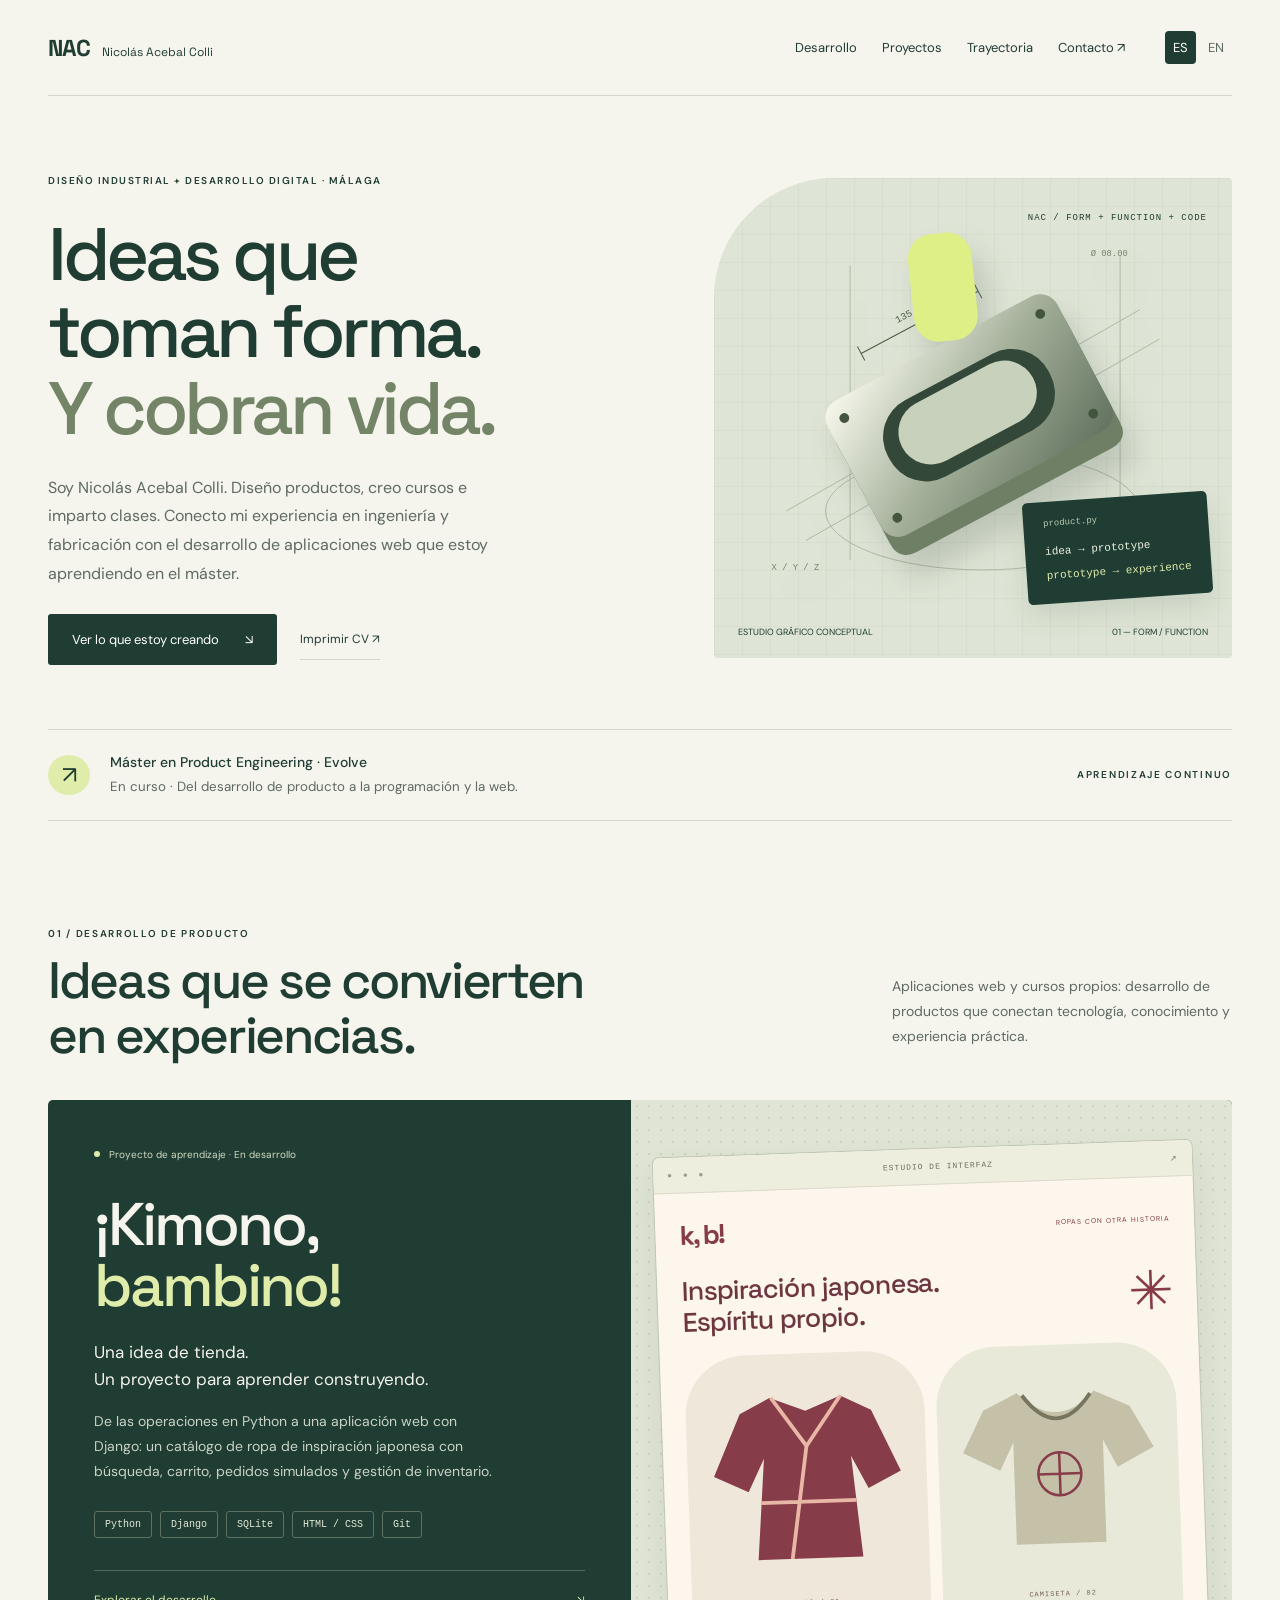
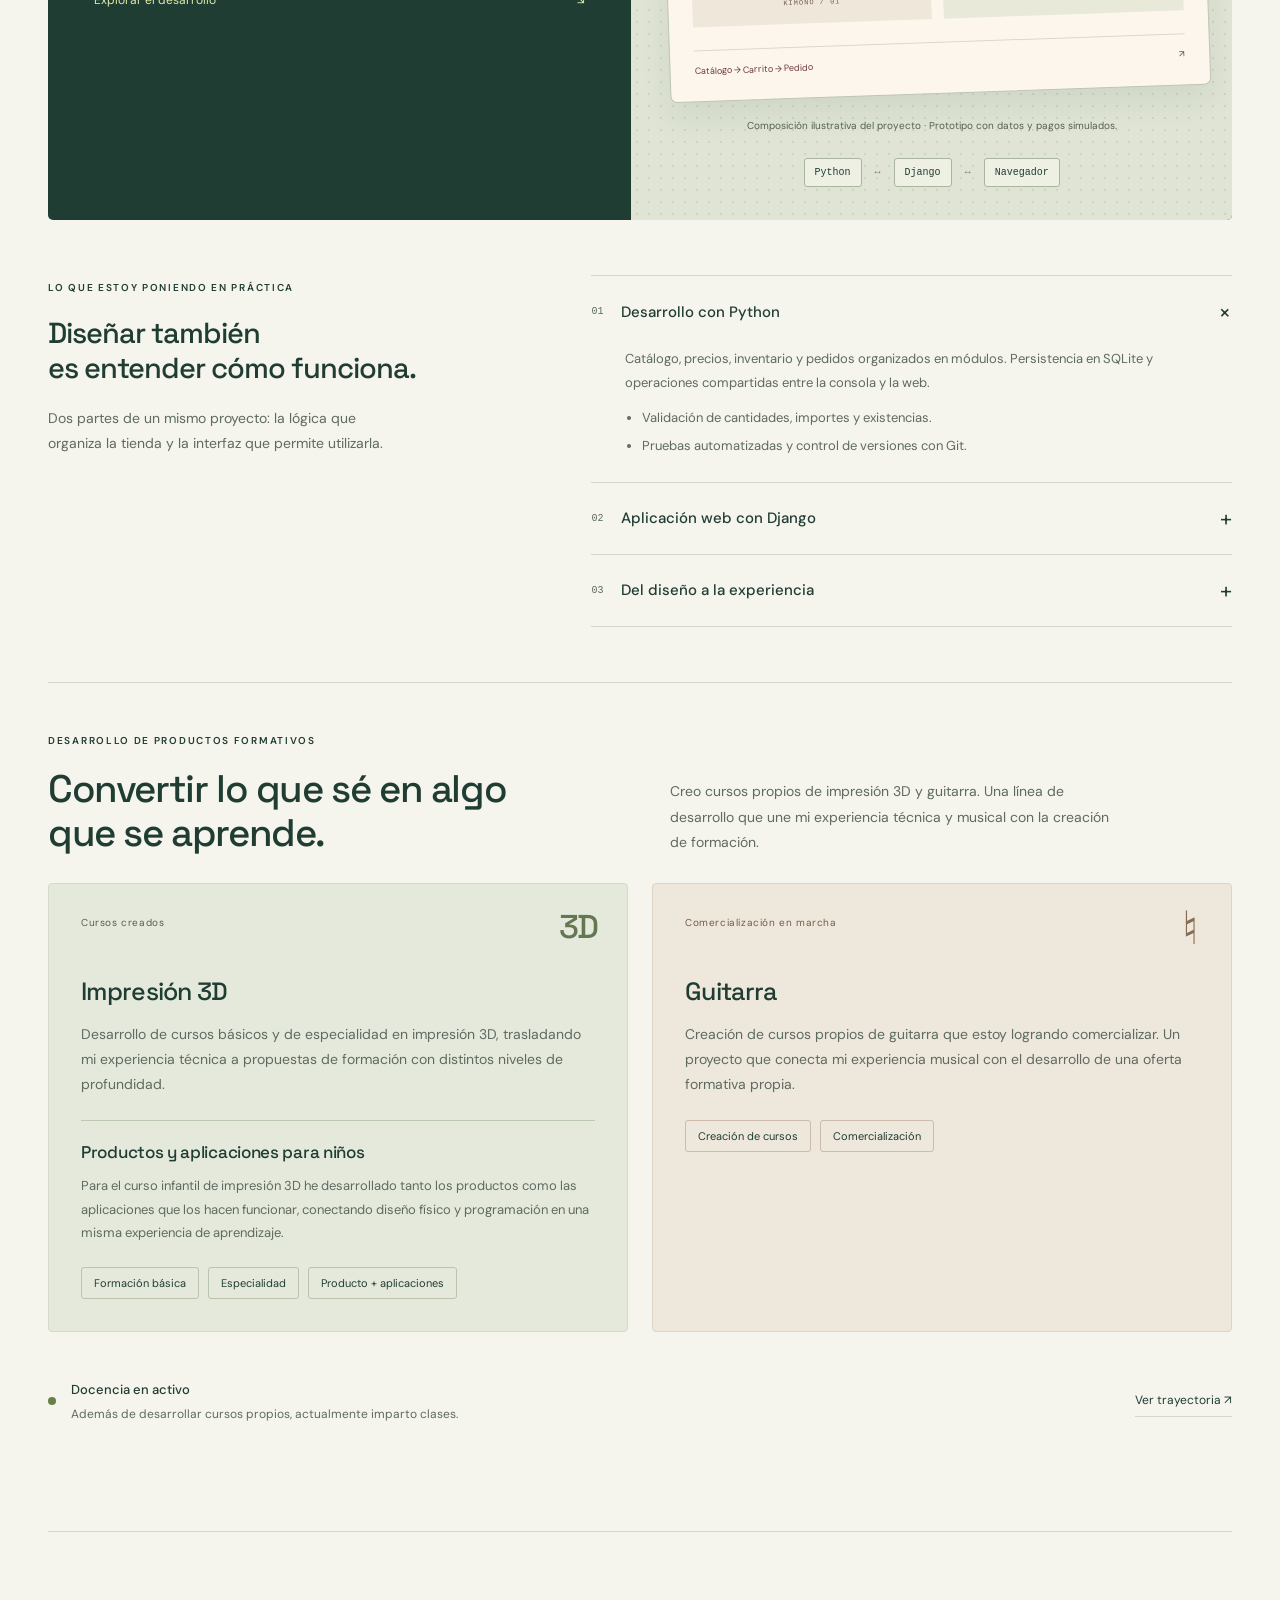
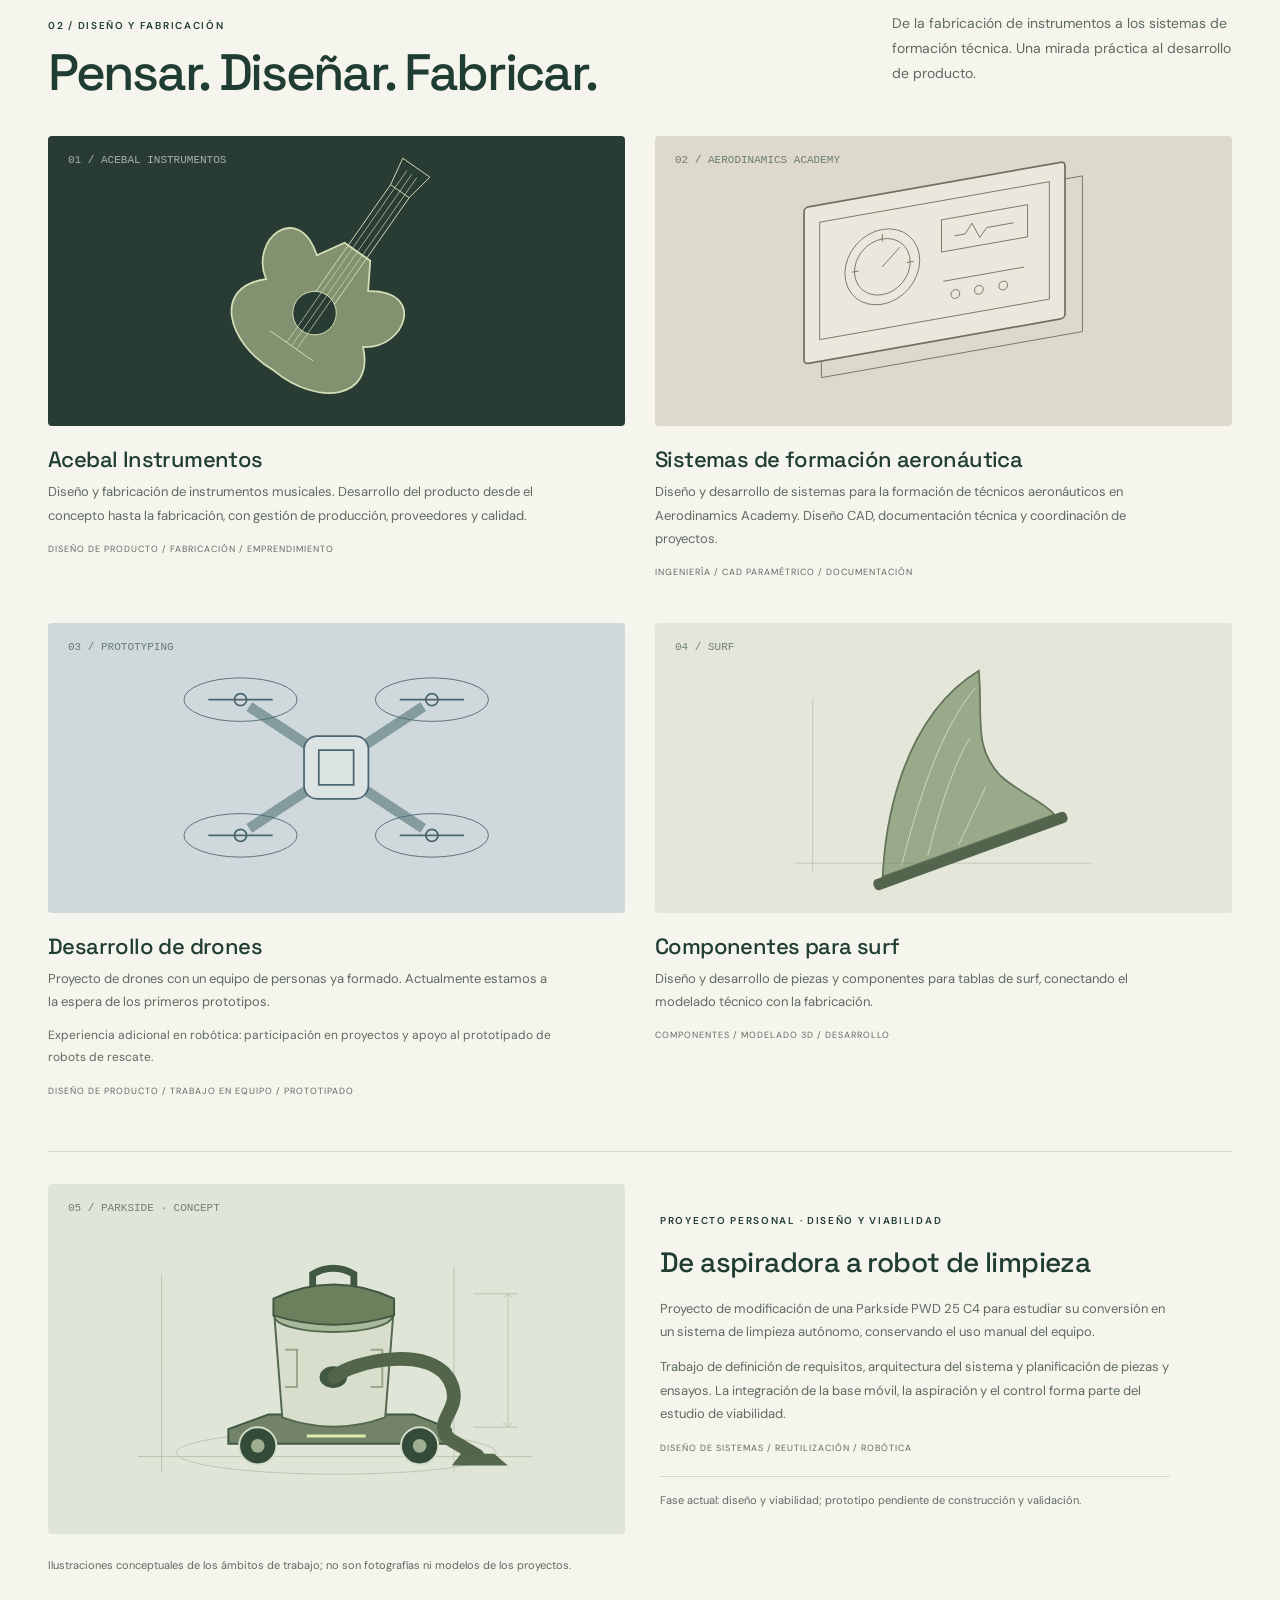
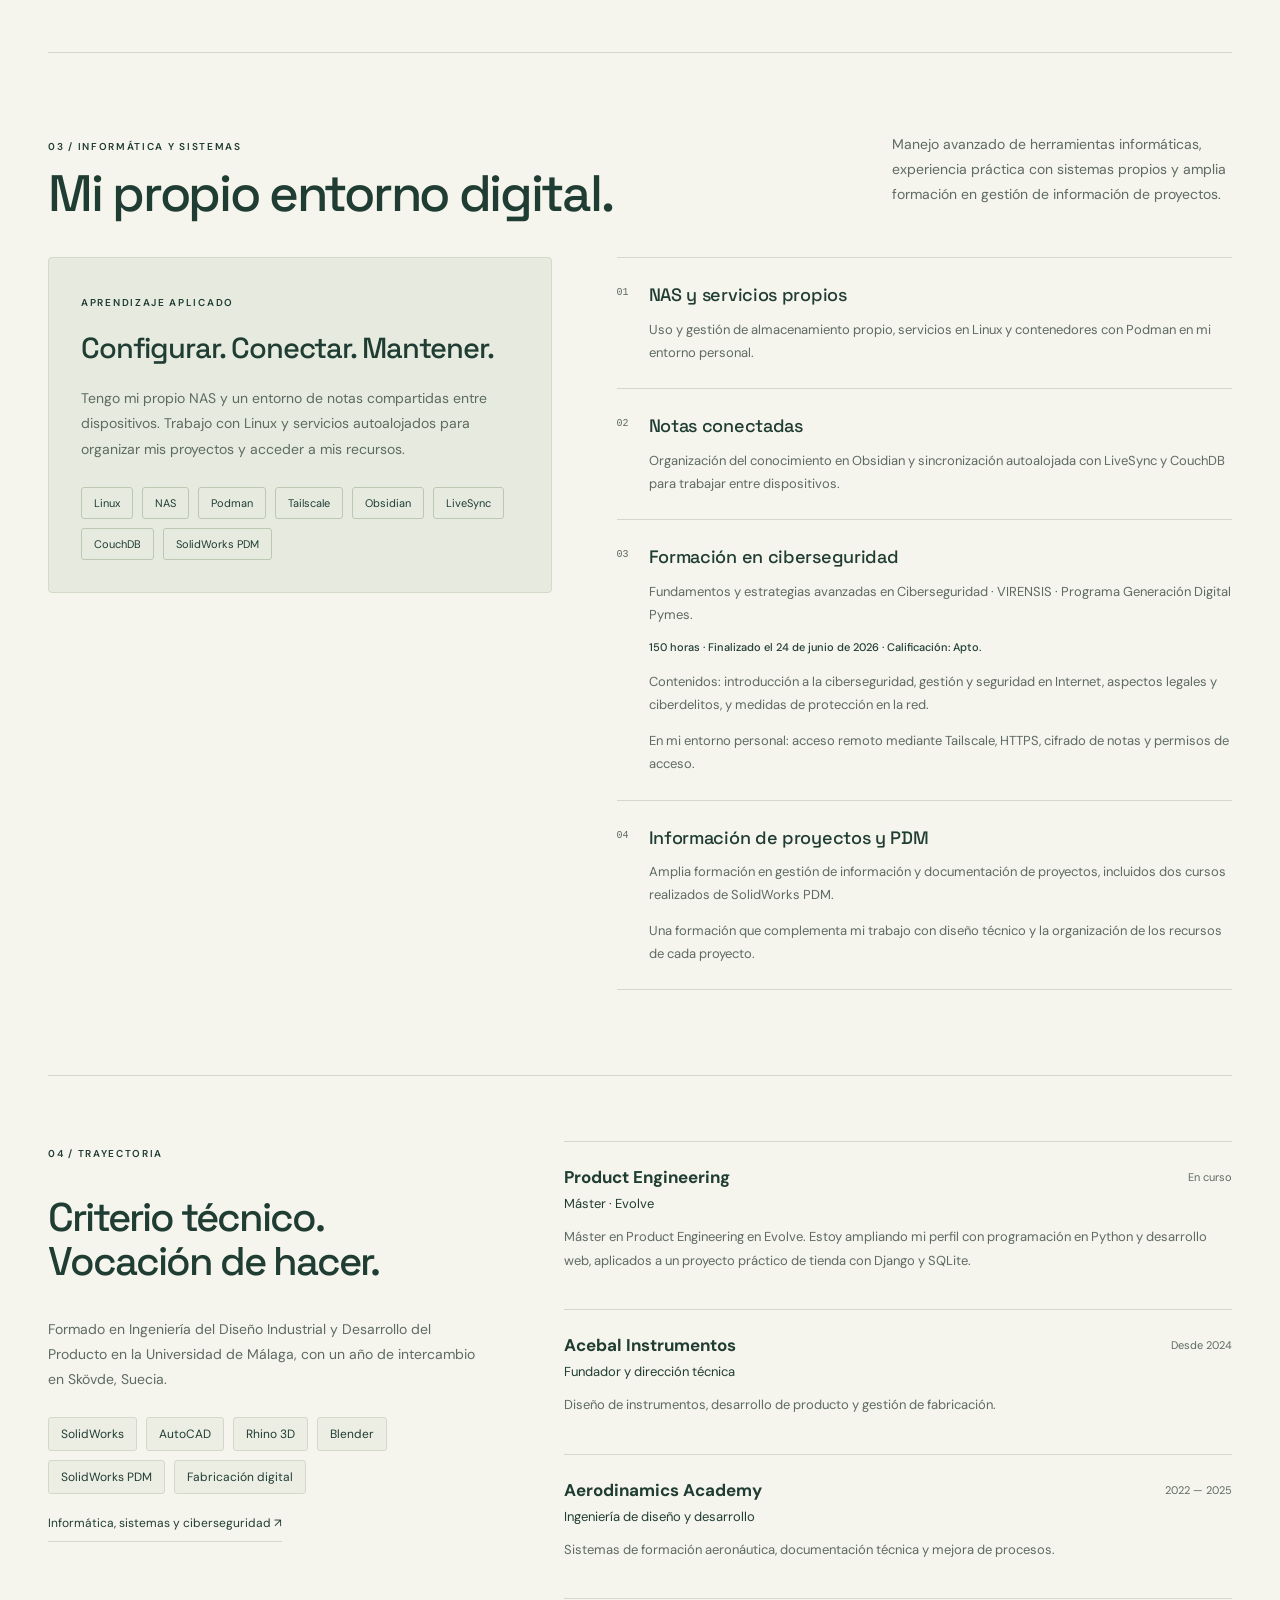
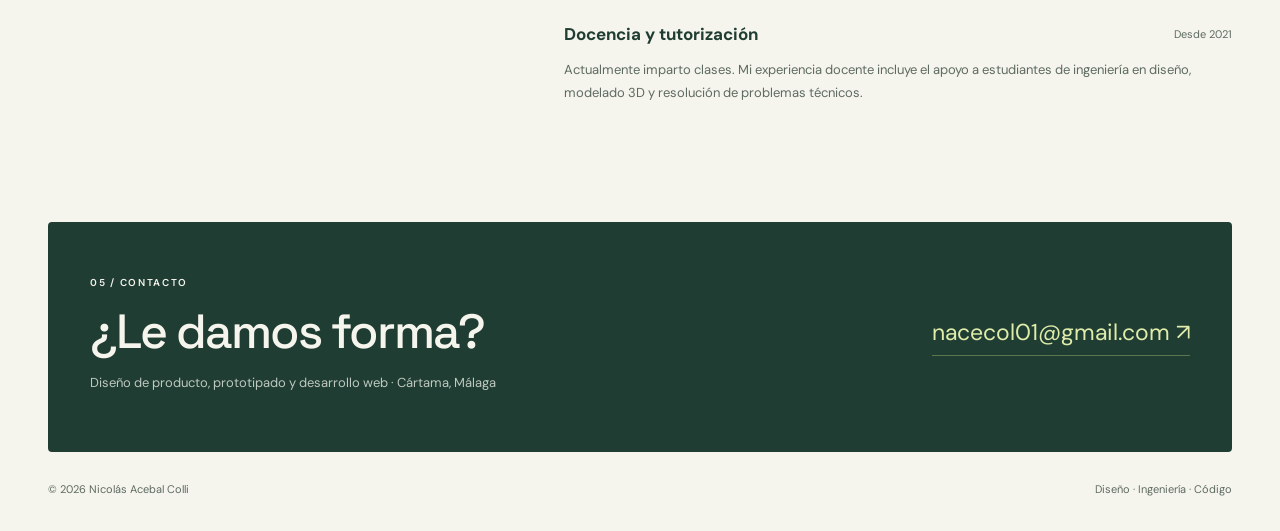
==== index.html @ cddbd621 "Update Site source" ====
<!doctype html>
<html lang="es">
<head>
<meta charset="utf-8"><meta name="viewport" content="width=device-width,initial-scale=1">
<title>Nicolás Acebal Colli — Diseño y desarrollo</title>
<meta name="description" content="Diseño industrial, desarrollo de producto y programación web. Portfolio de Nicolás Acebal Colli.">
<link rel="icon" type="image/svg+xml" href="data:image/svg+xml,%3Csvg xmlns='http://www.w3.org/2000/svg' viewBox='0 0 64 64'%3E%3Crect width='64' height='64' rx='12' fill='%231b302a'/%3E%3Cpath d='M16 48V16l32 32V16' fill='none' stroke='%23deef86' stroke-width='6'/%3E%3C/svg%3E">
<link rel="stylesheet" href="styles.css"><link rel="stylesheet" href="refinements.css"></head>
<body><a class="skip-link" href="#main" data-es="Saltar al contenido" data-en="Skip to content">Saltar al contenido</a><div class="wrap">
<header><a class="logo" href="#" aria-label="Nicolás Acebal Colli">NAC<span>Nicolás Acebal Colli</span></a><nav aria-label="Principal"><a href="#development" data-es="Desarrollo" data-en="Development">Desarrollo</a><a href="#projects" data-es="Proyectos" data-en="Projects">Proyectos</a><a href="#about" data-es="Trayectoria" data-en="Background">Trayectoria</a><a href="#contact" data-es="Contacto ↗" data-en="Contact ↗">Contacto ↗</a><div class="langs" aria-label="Idioma / Language"><button type="button" data-lang="es" aria-pressed="true">ES</button><button type="button" data-lang="en" aria-pressed="false">EN</button></div></nav></header>
<main id="main"><div class="hero"><div><div class="eyebrow" data-es="Diseño industrial + desarrollo digital · Málaga" data-en="Industrial design + digital development · Málaga">Diseño industrial + desarrollo digital · Málaga</div><h1 data-es="Ideas que<br>toman forma.<br><em>Y cobran vida.</em>" data-en="Ideas that<br>take shape.<br><em>And come to life.</em>">Ideas que<br>toman forma.<br><em>Y cobran vida.</em></h1><p class="intro" data-es="Soy Nicolás Acebal Colli. Diseño productos, creo cursos e imparto clases. Conecto mi experiencia en ingeniería y fabricación con el desarrollo de aplicaciones web que estoy aprendiendo en el máster." data-en="I’m Nicolás Acebal Colli. I design products, create courses and teach. I connect my engineering and manufacturing experience with the web application development I am learning during my master’s studies.">Soy Nicolás Acebal Colli. Diseño productos, creo cursos e imparto clases. Conecto mi experiencia en ingeniería y fabricación con el desarrollo de aplicaciones web que estoy aprendiendo en el máster.</p><div class="hero-actions"><a class="cta" href="#development"><span data-es="Ver lo que estoy creando" data-en="Explore what I'm building">Ver lo que estoy creando</span><span aria-hidden="true">↘</span></a><button class="text-button print-cv" type="button" data-es="Imprimir CV ↗" data-en="Print CV ↗">Imprimir CV ↗</button></div></div>
<div class="hero-art" role="img" aria-label="Composición conceptual de piezas y planos de diseño industrial"><span class="art-tag">NAC / FORM + FUNCTION + CODE</span><svg viewBox="0 0 500 440" aria-hidden="true"><defs><linearGradient id="metal" x2="1" y2="1"><stop stop-color="#f9faef"/><stop offset=".5" stop-color="#a3af99"/><stop offset="1" stop-color="#61715e"/></linearGradient></defs><g fill="none" stroke="#64755d" stroke-width="1" opacity=".4"><path d="M60 330L420 125M80 360L440 155M125 80L125 380M400 70L400 355"/><ellipse cx="260" cy="330" rx="160" ry="60"/></g><g transform="translate(245 225) rotate(-28)"><path d="M-115-70L110-70Q130-70 130-50V65Q130 85 110 85H-115Q-135 85-135 65V-50Q-135-70-115-70Z" fill="#6e7f65" transform="translate(0 20)"/><rect x="-135" y="-70" width="265" height="155" rx="20" fill="url(#metal)"/><rect x="-95" y="-37" width="185" height="88" rx="42" fill="#334839"/><rect x="-78" y="-29" width="151" height="66" rx="33" fill="#c7d1bc"/><g fill="#43563d"><circle cx="-116" cy="-50" r="5"/><circle cx="110" cy="-50" r="5"/><circle cx="-116" cy="65" r="5"/><circle cx="110" cy="65" r="5"/></g><path d="M-70-100H65M-70-108V-92M65-108V-92" stroke="#4a5c43" fill="none"/><text x="-23" y="-110" font-size="10" font-family="monospace" fill="#4a5c43">135.00</text><rect x="-45" y="-180" width="65" height="110" rx="25" fill="#deef86" transform="rotate(22)"/></g><g fill="#77846d" font-family="monospace" font-size="9"><text x="45" y="390">X / Y / Z</text><text x="370" y="70">Ø 08.00</text></g></svg><div class="code-stamp" aria-hidden="true"><span>product.py</span><code>idea → prototype<br><b>prototype → experience</b></code></div><div class="art-caption"><span data-es="ESTUDIO GRÁFICO CONCEPTUAL" data-en="CONCEPTUAL GRAPHIC STUDY">ESTUDIO GRÁFICO CONCEPTUAL</span><span>01 — FORM / FUNCTION</span></div></div></div>
<div class="study"><span class="icon">↗</span><div><p data-es="Máster en Product Engineering · Evolve" data-en="Master’s in Product Engineering · Evolve">Máster en Product Engineering · Evolve</p><small data-es="En curso · Del desarrollo de producto a la programación y la web." data-en="In progress · From product development to programming and the web.">En curso · Del desarrollo de producto a la programación y la web.</small></div><span class="eyebrow" data-es="Aprendizaje continuo" data-en="Always learning">Aprendizaje continuo</span></div>

<section id="development" class="development">
  <div class="section-head"><div><span class="eyebrow" data-es="01 / Desarrollo de producto" data-en="01 / Product development">01 / Desarrollo de producto</span><h2 data-es="Ideas que se convierten<br>en experiencias." data-en="Ideas that become<br>experiences.">Ideas que se convierten<br>en experiencias.</h2></div><p data-es="Aplicaciones web y cursos propios: desarrollo de productos que conectan tecnología, conocimiento y experiencia práctica." data-en="Web applications and original courses: developing products that connect technology, knowledge and hands-on experience.">Aplicaciones web y cursos propios: desarrollo de productos que conectan tecnología, conocimiento y experiencia práctica.</p></div>
  <article class="web-feature">
    <div class="web-story"><span class="status"><i aria-hidden="true"></i><span data-es="Proyecto de aprendizaje · En desarrollo" data-en="Learning project · In development">Proyecto de aprendizaje · En desarrollo</span></span><h3>¡Kimono,<br><em>bambino!</em></h3><p class="web-lead" data-es="Una idea de tienda.<br>Un proyecto para aprender construyendo." data-en="A shop idea.<br>A project for learning by building.">Una idea de tienda.<br>Un proyecto para aprender construyendo.</p><p data-es="De las operaciones en Python a una aplicación web con Django: un catálogo de ropa de inspiración japonesa con búsqueda, carrito, pedidos simulados y gestión de inventario." data-en="From Python operations to a Django web application: a Japanese-inspired clothing catalogue with search, a shopping cart, simulated orders and inventory management.">De las operaciones en Python a una aplicación web con Django: un catálogo de ropa de inspiración japonesa con búsqueda, carrito, pedidos simulados y gestión de inventario.</p><div class="tech-list" aria-label="Tecnologías / Technologies"><span>Python</span><span>Django</span><span>SQLite</span><span>HTML / CSS</span><span>Git</span></div><a class="feature-link" href="#learning"><span data-es="Explorar el desarrollo" data-en="Explore the development">Explorar el desarrollo</span><span aria-hidden="true">↘</span></a></div>
    <div class="web-visual"><div class="browser-study"><div class="browser-bar"><span class="window-dots" aria-hidden="true">● ● ●</span><span data-es="ESTUDIO DE INTERFAZ" data-en="INTERFACE STUDY">ESTUDIO DE INTERFAZ</span><span aria-hidden="true">↗</span></div><div class="shop-study"><div class="shop-brand">k, b!<span data-es="ROPAS CON OTRA HISTORIA" data-en="CLOTHES WITH A DIFFERENT STORY">ROPAS CON OTRA HISTORIA</span></div><div class="shop-title"><span data-es="Inspiración japonesa.<br>Espíritu propio." data-en="Japanese inspiration.<br>A spirit of its own.">Inspiración japonesa.<br>Espíritu propio.</span><span class="shop-flower" aria-hidden="true">✳</span></div><div class="garments" aria-hidden="true"><div class="garment"><svg viewBox="0 0 180 180"><path d="M62 28L38 40 16 89 43 102 56 76 49 156H132L125 76 138 102 164 89 142 40 118 28 90 39Z" fill="#873c49"/><path d="M63 28L90 67 118 28M90 67L76 156M53 111H128" fill="none" stroke="#e9b7a6" stroke-width="3"/></svg><span>KIMONO / 01</span></div><div class="garment"><svg viewBox="0 0 180 180"><path d="M59 31L32 44 15 77 44 92 55 70 55 151H126V70L137 92 166 77 148 44 120 31Q90 63 59 31" fill="#c5c1a8"/><path d="M63 33Q90 71 117 33" fill="none" stroke="#76765e" stroke-width="3"/><circle cx="91" cy="96" r="17" fill="none" stroke="#873c49" stroke-width="2"/><path d="M91 79V113M74 96H108" stroke="#873c49" stroke-width="2"/></svg><span data-es="CAMISETA / 02" data-en="T-SHIRT / 02">CAMISETA / 02</span></div></div><div class="shop-foot"><span data-es="Catálogo → Carrito → Pedido" data-en="Catalogue → Cart → Order">Catálogo → Carrito → Pedido</span><span aria-hidden="true">↗</span></div></div></div><p class="visual-caption" data-es="Composición ilustrativa del proyecto · Prototipo con datos y pagos simulados." data-en="Illustrative project composition · Prototype with simulated data and payments.">Composición ilustrativa del proyecto · Prototipo con datos y pagos simulados.</p><div class="architecture"><span>Python</span><b aria-hidden="true">↔</b><span>Django</span><b aria-hidden="true">↔</b><span data-es="Navegador" data-en="Browser">Navegador</span></div></div>
  </article>
  <div class="learning" id="learning"><div class="learning-intro"><span class="eyebrow" data-es="Lo que estoy poniendo en práctica" data-en="What I am putting into practice">Lo que estoy poniendo en práctica</span><h3 data-es="Diseñar también<br>es entender cómo funciona." data-en="Design also means<br>understanding how it works.">Diseñar también<br>es entender cómo funciona.</h3><p data-es="Dos partes de un mismo proyecto: la lógica que organiza la tienda y la interfaz que permite utilizarla." data-en="Two parts of the same project: the logic that runs the shop and the interface that makes it usable.">Dos partes de un mismo proyecto: la lógica que organiza la tienda y la interfaz que permite utilizarla.</p></div><div class="learning-details">
  <details open><summary><span class="detail-number">01</span><span data-es="Desarrollo con Python" data-en="Python development">Desarrollo con Python</span><span class="detail-toggle" aria-hidden="true">+</span></summary><div class="detail-body"><p data-es="Catálogo, precios, inventario y pedidos organizados en módulos. Persistencia en SQLite y operaciones compartidas entre la consola y la web." data-en="Catalogue, pricing, inventory and orders organised into modules. SQLite persistence and shared operations for the command line and the web.">Catálogo, precios, inventario y pedidos organizados en módulos. Persistencia en SQLite y operaciones compartidas entre la consola y la web.</p><ul><li data-es="Validación de cantidades, importes y existencias." data-en="Validation of quantities, amounts and stock.">Validación de cantidades, importes y existencias.</li><li data-es="Pruebas automatizadas y control de versiones con Git." data-en="Automated tests and version control with Git.">Pruebas automatizadas y control de versiones con Git.</li></ul></div></details>
  <details><summary><span class="detail-number">02</span><span data-es="Aplicación web con Django" data-en="Django web application">Aplicación web con Django</span><span class="detail-toggle" aria-hidden="true">+</span></summary><div class="detail-body"><p data-es="Una interfaz adaptable para consultar el catálogo y trabajar con la tienda desde el navegador. Plantillas HTML y CSS conectadas con las operaciones de Python." data-en="A responsive interface to browse the catalogue and use the shop in a browser. HTML templates and CSS connected to Python operations.">Una interfaz adaptable para consultar el catálogo y trabajar con la tienda desde el navegador. Plantillas HTML y CSS conectadas con las operaciones de Python.</p><ul><li data-es="Búsqueda, filtros y carrito persistente por cuenta." data-en="Search, filters and a persistent cart for each account.">Búsqueda, filtros y carrito persistente por cuenta.</li><li data-es="Autenticación y formularios protegidos con CSRF." data-en="Authentication and CSRF-protected forms.">Autenticación y formularios protegidos con CSRF.</li><li data-es="Pedidos y pagos simulados para practicar el flujo completo." data-en="Simulated orders and payments to practise the complete flow.">Pedidos y pagos simulados para practicar el flujo completo.</li></ul></div></details>
  <details><summary><span class="detail-number">03</span><span data-es="Del diseño a la experiencia" data-en="From design to experience">Del diseño a la experiencia</span><span class="detail-toggle" aria-hidden="true">+</span></summary><div class="detail-body"><p data-es="Aplicar mi mirada de diseño de producto a una experiencia digital: ordenar la información, cuidar la adaptación a móvil y hacer comprensible cada paso del proceso." data-en="Applying my product design perspective to a digital experience: organising information, adapting layouts to mobile and making each step understandable.">Aplicar mi mirada de diseño de producto a una experiencia digital: ordenar la información, cuidar la adaptación a móvil y hacer comprensible cada paso del proceso.</p><p data-es="El prototipo sigue en desarrollo. La compra pública, los pagos reales, el probador 3D y el consejero con IA son fases futuras." data-en="The prototype is still in development. Public purchasing, real payments, a 3D fitting room and an AI adviser are future phases.">El prototipo sigue en desarrollo. La compra pública, los pagos reales, el probador 3D y el consejero con IA son fases futuras.</p></div></details>
  </div></div>
<section class="course-development" id="courses" aria-labelledby="courses-title"><div class="course-heading"><div><span class="eyebrow" data-es="Desarrollo de productos formativos" data-en="Educational product development">Desarrollo de productos formativos</span><h3 id="courses-title" data-es="Convertir lo que sé en algo que se aprende." data-en="Turning what I know into something others can learn.">Convertir lo que sé en algo que se aprende.</h3></div><p data-es="Creo cursos propios de impresión 3D y guitarra. Una línea de desarrollo que une mi experiencia técnica y musical con la creación de formación." data-en="I create original 3D printing and guitar courses. A line of product development that brings together my technical and musical experience through course creation.">Creo cursos propios de impresión 3D y guitarra. Una línea de desarrollo que une mi experiencia técnica y musical con la creación de formación.</p></div><div class="course-grid"><article class="course-card"><span class="course-mark" aria-hidden="true">3D</span><span class="course-status" data-es="Cursos creados" data-en="Courses created">Cursos creados</span><h4 data-es="Impresión 3D" data-en="3D printing">Impresión 3D</h4><p data-es="Desarrollo de cursos básicos y de especialidad en impresión 3D, trasladando mi experiencia técnica a propuestas de formación con distintos niveles de profundidad." data-en="Development of introductory and specialist 3D printing courses, turning my technical experience into training at different levels of depth.">Desarrollo de cursos básicos y de especialidad en impresión 3D, trasladando mi experiencia técnica a propuestas de formación con distintos niveles de profundidad.</p><div class="course-product"><h5 data-es="Productos y aplicaciones para niños" data-en="Products and applications for children">Productos y aplicaciones para niños</h5><p data-es="Para el curso infantil de impresión 3D he desarrollado tanto los productos como las aplicaciones que los hacen funcionar, conectando diseño físico y programación en una misma experiencia de aprendizaje." data-en="For the children’s 3D printing course, I have developed both the products and the applications that make them work, connecting physical design and programming in one learning experience.">Para el curso infantil de impresión 3D he desarrollado tanto los productos como las aplicaciones que los hacen funcionar, conectando diseño físico y programación en una misma experiencia de aprendizaje.</p></div><div class="skills"><span data-es="Formación básica" data-en="Introductory training">Formación básica</span><span data-es="Especialidad" data-en="Specialist training">Especialidad</span><span data-es="Producto + aplicaciones" data-en="Products + applications">Producto + aplicaciones</span></div></article><article class="course-card course-music"><span class="course-mark" aria-hidden="true">♮</span><span class="course-status" data-es="Comercialización en marcha" data-en="Commercialisation underway">Comercialización en marcha</span><h4 data-es="Guitarra" data-en="Guitar">Guitarra</h4><p data-es="Creación de cursos propios de guitarra que estoy logrando comercializar. Un proyecto que conecta mi experiencia musical con el desarrollo de una oferta formativa propia." data-en="Creation of original guitar courses that I am beginning to sell. A project connecting my musical experience with the development of my own educational offering.">Creación de cursos propios de guitarra que estoy logrando comercializar. Un proyecto que conecta mi experiencia musical con el desarrollo de una oferta formativa propia.</p><div class="skills"><span data-es="Creación de cursos" data-en="Course creation">Creación de cursos</span><span data-es="Comercialización" data-en="Commercialisation">Comercialización</span></div></article></div><div class="teaching-now"><span class="teaching-dot" aria-hidden="true"></span><div><strong data-es="Docencia en activo" data-en="Currently teaching">Docencia en activo</strong><p data-es="Además de desarrollar cursos propios, actualmente imparto clases." data-en="Alongside developing my own courses, I currently teach.">Además de desarrollar cursos propios, actualmente imparto clases.</p></div><a href="#about"><span data-es="Ver trayectoria" data-en="View background">Ver trayectoria</span><span aria-hidden="true"> ↗</span></a></div></section>
</section>
<section id="projects"><div class="section-head"><div><span class="eyebrow" data-es="02 / Diseño y fabricación" data-en="02 / Design & manufacturing">02 / Diseño y fabricación</span><h2 data-es="Pensar. Diseñar. Fabricar." data-en="Think. Design. Make.">Pensar. Diseñar. Fabricar.</h2></div><p data-es="De la fabricación de instrumentos a los sistemas de formación técnica. Una mirada práctica al desarrollo de producto." data-en="From instrument making to technical training systems. A hands-on approach to product development.">De la fabricación de instrumentos a los sistemas de formación técnica. Una mirada práctica al desarrollo de producto.</p></div><div class="projects">
<article class="project"><div class="project-art p1"><span class="index">01 / ACEBAL INSTRUMENTOS</span><svg viewBox="0 0 500 300" aria-hidden="true"><g transform="translate(240 165) rotate(35)" fill="none" stroke="#d6deb8"><path d="M-36-30C-90-70-110 0-68 26C-114 68-64 112 0 107C64 112 114 68 68 26C110 0 90-70 36-30L18-60H-18Z" fill="#829270" stroke-width="2"/><circle cy="26" r="25" fill="#283c34"/><path d="M-13 5V-145H13V5M-13-145L-19-178H19L13-145M-30 72H30"/><path d="M-7 72V-169M0 72V-169M7 72V-169" stroke-width=".7"/></g><path d="M75 240H425M90 70V255" opacity=".2"/></svg></div><h3>Acebal Instrumentos</h3><p data-es="Diseño y fabricación de instrumentos musicales. Desarrollo del producto desde el concepto hasta la fabricación, con gestión de producción, proveedores y calidad." data-en="Design and manufacture of musical instruments. Product development from concept to manufacturing, including production, suppliers and quality management.">Diseño y fabricación de instrumentos musicales. Desarrollo del producto desde el concepto hasta la fabricación, con gestión de producción, proveedores y calidad.</p><div class="tags" data-es="Diseño de producto / Fabricación / Emprendimiento" data-en="Product design / Manufacturing / Entrepreneurship">Diseño de producto / Fabricación / Emprendimiento</div></article>
<article class="project"><div class="project-art p2"><span class="index">02 / AERODINAMICS ACADEMY</span><svg viewBox="0 0 500 300" fill="none" stroke="#6e7160" aria-hidden="true"><g transform="translate(90 65) skewY(-10)"><rect width="300" height="180" rx="5" fill="#eae7dc" stroke-width="2"/><rect x="18" y="20" width="264" height="135"/><circle cx="90" cy="84" r="43"/><circle cx="90" cy="84" r="32"/><path d="M90 84L110 65M90 46V55M55 84H63M118 84H126"/><rect x="158" y="42" width="99" height="37"/><path d="M173 63H185L193 52L202 70L210 60H241M160 113H253"/><circle cx="174" cy="130" r="5"/><circle cx="201" cy="130" r="5"/><circle cx="229" cy="130" r="5"/><path d="M20 180V199H320V20H300"/></g></svg></div><h3 data-es="Sistemas de formación aeronáutica" data-en="Aeronautical training systems">Sistemas de formación aeronáutica</h3><p data-es="Diseño y desarrollo de sistemas para la formación de técnicos aeronáuticos en Aerodinamics Academy. Diseño CAD, documentación técnica y coordinación de proyectos." data-en="Design and development of systems for aeronautical technician training at Aerodinamics Academy. CAD design, technical documentation and project coordination.">Diseño y desarrollo de sistemas para la formación de técnicos aeronáuticos en Aerodinamics Academy. Diseño CAD, documentación técnica y coordinación de proyectos.</p><div class="tags" data-es="Ingeniería / CAD paramétrico / Documentación" data-en="Engineering / Parametric CAD / Documentation">Ingeniería / CAD paramétrico / Documentación</div></article>
<article class="project"><div class="project-art p3"><span class="index">03 / PROTOTYPING</span><svg viewBox="0 0 500 300" fill="none" stroke="#4b6570" stroke-width="2" aria-hidden="true"><g transform="translate(250 150)"><path d="M-24-20L-100-70M24-20L100-70M-24 20L-100 70M24 20L100 70" stroke-width="12" stroke="#849ba0"/><rect x="-37" y="-36" width="74" height="72" rx="15" fill="#dce4e3"/><path d="M-20-20H20V20H-20Z"/><g stroke-width="1"><ellipse cx="-110" cy="-78" rx="65" ry="25"/><ellipse cx="110" cy="-78" rx="65" ry="25"/><ellipse cx="-110" cy="78" rx="65" ry="25"/><ellipse cx="110" cy="78" rx="65" ry="25"/></g><path d="M-147-78H-73M73-78H147M-147 78H-73M73 78H147"/><circle cx="-110" cy="-78" r="7"/><circle cx="110" cy="-78" r="7"/><circle cx="-110" cy="78" r="7"/><circle cx="110" cy="78" r="7"/></g></svg></div><h3 data-es="Desarrollo de drones" data-en="Drone development">Desarrollo de drones</h3><p data-es="Proyecto de drones con un equipo de personas ya formado. Actualmente estamos a la espera de los primeros prototipos." data-en="A drone development project with a team already in place. We are currently awaiting the first prototypes.">Proyecto de drones con un equipo de personas ya formado. Actualmente estamos a la espera de los primeros prototipos.</p><p class="related-experience" data-es="Experiencia adicional en robótica: participación en proyectos y apoyo al prototipado de robots de rescate." data-en="Additional robotics experience: project participation and prototyping support for rescue robots.">Experiencia adicional en robótica: participación en proyectos y apoyo al prototipado de robots de rescate.</p><div class="tags" data-es="Diseño de producto / Trabajo en equipo / Prototipado" data-en="Product design / Teamwork / Prototyping">Diseño de producto / Trabajo en equipo / Prototipado</div></article>
<article class="project"><div class="project-art p4"><span class="index">04 / SURF</span><svg viewBox="0 0 500 300" aria-hidden="true"><g transform="translate(250 160) rotate(-20)"><path d="M-105 85C-80 25-20-80 80-100C65-45 44-20 62 22C75 47 97 65 105 85Z" fill="#99a989" stroke="#63745b" stroke-width="2"/><path d="M-80 80C-40 22 13-51 70-83M-48 80C-20 38 16-9 44-31M-10 80L42 28" fill="none" stroke="#cfd9bd"/><rect x="-118" y="85" width="236" height="13" rx="5" fill="#53664d"/></g><g stroke="#64755d" opacity=".3"><path d="M80 260H420M100 70V270" fill="none"/></g></svg></div><h3 data-es="Componentes para surf" data-en="Surf components">Componentes para surf</h3><p data-es="Diseño y desarrollo de piezas y componentes para tablas de surf, conectando el modelado técnico con la fabricación." data-en="Design and development of parts and components for surfboards, connecting technical modeling with manufacturing.">Diseño y desarrollo de piezas y componentes para tablas de surf, conectando el modelado técnico con la fabricación.</p><div class="tags" data-es="Componentes / Modelado 3D / Desarrollo" data-en="Components / 3D modeling / Development">Componentes / Modelado 3D / Desarrollo</div></article>
<article class="project project-vacuum" id="vacuum-project">
<div class="project-art p5"><span class="index">05 / PARKSIDE · CONCEPT</span>
<svg viewBox="0 0 500 300" fill="none" aria-hidden="true">
<g stroke="#8c9a84" stroke-width="1" opacity=".45"><path d="M48 250H450M72 65V266M370 56V266"/><ellipse cx="250" cy="246" rx="163" ry="22"/><path d="M390 84H435M390 220H435M425 84V220M420 89L425 84 430 89M420 215L425 220 430 215"/></g>
<path d="M140 222L181 207H329L367 222V237H140Z" fill="#73836a" stroke="#405741" stroke-width="2"/>
<g fill="#344b3a" stroke="#d4ddc8" stroke-width="2"><circle cx="170" cy="239" r="19"/><circle cx="335" cy="239" r="19"/></g>
<g fill="#9eaf91"><circle cx="170" cy="239" r="7"/><circle cx="335" cy="239" r="7"/></g>
<path d="M187 107H308L300 210Q247 229 195 210Z" fill="#d7decc" stroke="#52674b" stroke-width="2"/>
<ellipse cx="247" cy="107" rx="60" ry="16" fill="#a9b99c" stroke="#52674b" stroke-width="2"/>
<path d="M186 106V89Q247 60 309 89V106Q247 125 186 106Z" fill="#6b805c" stroke="#405741" stroke-width="2"/>
<path d="M226 77V64Q247 52 268 64V77" stroke="#405741" stroke-width="7"/>
<path d="M198 141H210V179H198M285 141H297V179H285" stroke="#97a78b" stroke-width="2"/>
<ellipse cx="247" cy="169" rx="14" ry="11" fill="#405741"/>
<path d="M248 169C267 152 348 136 366 173C381 203 347 212 365 232L394 249" stroke="#53664b" stroke-width="14" stroke-linecap="round"/>
<path d="M377 247L411 247 425 259H368Z" fill="#52674b"/>
<path d="M220 229H280" stroke="#dfecaa" stroke-width="3"/>
</svg></div><div class="vacuum-story"><span class="eyebrow" data-es="Proyecto personal · Diseño y viabilidad" data-en="Personal project · Design &amp; feasibility">Proyecto personal · Diseño y viabilidad</span><h3 data-es="De aspiradora a robot de limpieza" data-en="From vacuum cleaner to cleaning robot">De aspiradora a robot de limpieza</h3><p data-es="Proyecto de modificación de una Parkside PWD 25 C4 para estudiar su conversión en un sistema de limpieza autónomo, conservando el uso manual del equipo." data-en="A project to modify a Parkside PWD 25 C4 and explore its conversion into an autonomous cleaning system while retaining manual use.">Proyecto de modificación de una Parkside PWD 25 C4 para estudiar su conversión en un sistema de limpieza autónomo, conservando el uso manual del equipo.</p><p data-es="Trabajo de definición de requisitos, arquitectura del sistema y planificación de piezas y ensayos. La integración de la base móvil, la aspiración y el control forma parte del estudio de viabilidad." data-en="Work on requirements, system architecture and planning parts and tests. Integrating the mobile base, suction and control is part of the feasibility study.">Trabajo de definición de requisitos, arquitectura del sistema y planificación de piezas y ensayos. La integración de la base móvil, la aspiración y el control forma parte del estudio de viabilidad.</p><div class="tags" data-es="Diseño de sistemas / Reutilización / Robótica" data-en="Systems design / Reuse / Robotics">Diseño de sistemas / Reutilización / Robótica</div><p class="project-phase" data-es="Fase actual: diseño y viabilidad; prototipo pendiente de construcción y validación." data-en="Current stage: design and feasibility; prototype construction and validation are pending.">Fase actual: diseño y viabilidad; prototipo pendiente de construcción y validación.</p></div></article>
</div><p class="note" data-es="Ilustraciones conceptuales de los ámbitos de trabajo; no son fotografías ni modelos de los proyectos." data-en="Conceptual illustrations of the areas of work; these are not photographs or models of the projects.">Ilustraciones conceptuales de los ámbitos de trabajo; no son fotografías ni modelos de los proyectos.</p></section>
<section id="systems" class="systems" aria-labelledby="systems-title"><div class="section-head"><div><span class="eyebrow" data-es="03 / Informática y sistemas" data-en="03 / IT &amp; systems">03 / Informática y sistemas</span><h2 id="systems-title" data-es="Mi propio entorno digital." data-en="My own digital environment.">Mi propio entorno digital.</h2></div><p data-es="Manejo avanzado de herramientas informáticas, experiencia práctica con sistemas propios y amplia formación en gestión de información de proyectos." data-en="Advanced computer skills, hands-on experience with personal systems and extensive training in project information management.">Manejo avanzado de herramientas informáticas, experiencia práctica con sistemas propios y amplia formación en gestión de información de proyectos.</p></div><div class="systems-content"><div class="systems-intro"><span class="eyebrow" data-es="Aprendizaje aplicado" data-en="Applied learning">Aprendizaje aplicado</span><h3 data-es="Configurar. Conectar. Mantener." data-en="Configure. Connect. Maintain.">Configurar. Conectar. Mantener.</h3><p data-es="Tengo mi propio NAS y un entorno de notas compartidas entre dispositivos. Trabajo con Linux y servicios autoalojados para organizar mis proyectos y acceder a mis recursos." data-en="I have my own NAS and a note-taking setup shared across devices. I work with Linux and self-hosted services to organise my projects and access my resources.">Tengo mi propio NAS y un entorno de notas compartidas entre dispositivos. Trabajo con Linux y servicios autoalojados para organizar mis proyectos y acceder a mis recursos.</p><div class="skills" aria-label="Tecnologías / Technologies"><span>Linux</span><span>NAS</span><span>Podman</span><span>Tailscale</span><span>Obsidian</span><span>LiveSync</span><span>CouchDB</span><span>SolidWorks PDM</span></div></div><div class="systems-practice"><article class="system-practice"><span class="system-number" aria-hidden="true">01</span><div><h3 data-es="NAS y servicios propios" data-en="NAS &amp; self-hosted services">NAS y servicios propios</h3><p data-es="Uso y gestión de almacenamiento propio, servicios en Linux y contenedores con Podman en mi entorno personal." data-en="Using and managing personal storage, Linux services and Podman containers in my own environment.">Uso y gestión de almacenamiento propio, servicios en Linux y contenedores con Podman en mi entorno personal.</p></div></article><article class="system-practice"><span class="system-number" aria-hidden="true">02</span><div><h3 data-es="Notas conectadas" data-en="Connected notes">Notas conectadas</h3><p data-es="Organización del conocimiento en Obsidian y sincronización autoalojada con LiveSync y CouchDB para trabajar entre dispositivos." data-en="Knowledge organisation in Obsidian and self-hosted synchronisation with LiveSync and CouchDB to work across devices.">Organización del conocimiento en Obsidian y sincronización autoalojada con LiveSync y CouchDB para trabajar entre dispositivos.</p></div></article><article class="system-practice"><span class="system-number" aria-hidden="true">03</span><div><h3 data-es="Formación en ciberseguridad" data-en="Cybersecurity training">Formación en ciberseguridad</h3><p data-es="Fundamentos y estrategias avanzadas en Ciberseguridad · VIRENSIS · Programa Generación Digital Pymes." data-en="Fundamentos y estrategias avanzadas en Ciberseguridad · VIRENSIS · Generación Digital Pymes programme.">Fundamentos y estrategias avanzadas en Ciberseguridad · VIRENSIS · Programa Generación Digital Pymes.</p><p class="training-meta" data-es="150 horas · Finalizado el 24 de junio de 2026 · Calificación: Apto." data-en="150 hours · Completed on 24 June 2026 · Result: Pass.">150 horas · Finalizado el 24 de junio de 2026 · Calificación: Apto.</p><p data-es="Contenidos: introducción a la ciberseguridad, gestión y seguridad en Internet, aspectos legales y ciberdelitos, y medidas de protección en la red." data-en="Topics: introduction to cybersecurity, Internet management and security, legal aspects and cybercrime, and online protection measures.">Contenidos: introducción a la ciberseguridad, gestión y seguridad en Internet, aspectos legales y ciberdelitos, y medidas de protección en la red.</p><p data-es="En mi entorno personal: acceso remoto mediante Tailscale, HTTPS, cifrado de notas y permisos de acceso." data-en="In my personal environment: remote access through Tailscale, HTTPS, note encryption and access permissions.">En mi entorno personal: acceso remoto mediante Tailscale, HTTPS, cifrado de notas y permisos de acceso.</p></div></article><article class="system-practice"><span class="system-number" aria-hidden="true">04</span><div><h3 data-es="Información de proyectos y PDM" data-en="Project information &amp; PDM">Información de proyectos y PDM</h3><p data-es="Amplia formación en gestión de información y documentación de proyectos, incluidos dos cursos realizados de SolidWorks PDM." data-en="Extensive training in project information and documentation management, including two completed SolidWorks PDM courses.">Amplia formación en gestión de información y documentación de proyectos, incluidos dos cursos realizados de SolidWorks PDM.</p><p data-es="Una formación que complementa mi trabajo con diseño técnico y la organización de los recursos de cada proyecto." data-en="Training that complements my technical design work and the organisation of each project’s resources.">Una formación que complementa mi trabajo con diseño técnico y la organización de los recursos de cada proyecto.</p></div></article></div></div></section>
<section class="experience" id="about"><div><span class="eyebrow" data-es="04 / Trayectoria" data-en="04 / Background">04 / Trayectoria</span><h2 data-es="Criterio técnico.<br>Vocación de hacer." data-en="Engineering thinking.<br>A drive to make.">Criterio técnico.<br>Vocación de hacer.</h2><p class="intro" data-es="Formado en Ingeniería del Diseño Industrial y Desarrollo del Producto en la Universidad de Málaga, con un año de intercambio en Skövde, Suecia." data-en="Educated in Industrial Design Engineering and Product Development at the University of Málaga, including an exchange year in Skövde, Sweden.">Formado en Ingeniería del Diseño Industrial y Desarrollo del Producto en la Universidad de Málaga, con un año de intercambio en Skövde, Suecia.</p><div class="skills"><span>SolidWorks</span><span>AutoCAD</span><span>Rhino 3D</span><span>Blender</span><span>SolidWorks PDM</span><span data-es="Fabricación digital" data-en="Digital manufacturing">Fabricación digital</span></div><a class="systems-link" href="#systems"><span data-es="Informática, sistemas y ciberseguridad" data-en="IT, systems &amp; cybersecurity">Informática, sistemas y ciberseguridad</span><span aria-hidden="true"> ↗</span></a></div><div>
<div class="job"><div class="job-top"><h3 data-es="Product Engineering" data-en="Product Engineering">Product Engineering</h3><time data-es="En curso" data-en="In progress">En curso</time></div><b data-es="Máster · Evolve" data-en="Master’s studies · Evolve">Máster · Evolve</b><p data-es="Máster en Product Engineering en Evolve. Estoy ampliando mi perfil con programación en Python y desarrollo web, aplicados a un proyecto práctico de tienda con Django y SQLite." data-en="Master’s studies in Product Engineering at Evolve. I am expanding my skills through Python programming and web development, applied to a practical shop project with Django and SQLite.">Máster en Product Engineering en Evolve. Estoy ampliando mi perfil con programación en Python y desarrollo web, aplicados a un proyecto práctico de tienda con Django y SQLite.</p></div>
<div class="job"><div class="job-top"><h3>Acebal Instrumentos</h3><time data-es="Desde 2024" data-en="Since 2024">Desde 2024</time></div><b data-es="Fundador y dirección técnica" data-en="Founder & technical direction">Fundador y dirección técnica</b><p data-es="Diseño de instrumentos, desarrollo de producto y gestión de fabricación." data-en="Instrument design, product development and manufacturing management.">Diseño de instrumentos, desarrollo de producto y gestión de fabricación.</p></div>
<div class="job"><div class="job-top"><h3>Aerodinamics Academy</h3><time>2022 — 2025</time></div><b data-es="Ingeniería de diseño y desarrollo" data-en="Design & development engineering">Ingeniería de diseño y desarrollo</b><p data-es="Sistemas de formación aeronáutica, documentación técnica y mejora de procesos." data-en="Aeronautical training systems, technical documentation and process improvement.">Sistemas de formación aeronáutica, documentación técnica y mejora de procesos.</p></div>
<div class="job"><div class="job-top"><h3 data-es="Docencia y tutorización" data-en="Teaching & mentoring">Docencia y tutorización</h3><time data-es="Desde 2021" data-en="Since 2021">Desde 2021</time></div><p data-es="Actualmente imparto clases. Mi experiencia docente incluye el apoyo a estudiantes de ingeniería en diseño, modelado 3D y resolución de problemas técnicos." data-en="I currently teach. My teaching experience includes supporting engineering students in design, 3D modelling and technical problem-solving.">Actualmente imparto clases. Mi experiencia docente incluye el apoyo a estudiantes de ingeniería en diseño, modelado 3D y resolución de problemas técnicos.</p></div>
</div></section>
<section class="contact" id="contact"><div><span class="eyebrow" data-es="05 / Contacto" data-en="05 / Contact">05 / Contacto</span><h2 data-es="¿Le damos forma?" data-en="Let's bring it to life.">¿Le damos forma?</h2><p data-es="Diseño de producto, prototipado y desarrollo web · Cártama, Málaga" data-en="Product design, prototyping & web development · Cártama, Málaga">Diseño de producto, prototipado y desarrollo web · Cártama, Málaga</p></div><a href="mailto:nacecol01@gmail.com">nacecol01@gmail.com ↗</a></section>
</main><footer><span>© <span id="year"></span> Nicolás Acebal Colli</span><span data-es="Diseño · Ingeniería · Código" data-en="Design · Engineering · Code">Diseño · Ingeniería · Código</span></footer>
</div><script src="app.js"></script></body></html>
---- styles.css ----
@import url('https://fonts.googleapis.com/css2?family=DM+Sans:wght@400;500;600;700&family=Space+Grotesk:wght@400;500;600;700&display=swap');
:root{--paper:#f3f2eb;--ink:#1b302a;--muted:#64716a;--line:#cfd3c8;--acid:#deef86}*{box-sizing:border-box}html{scroll-behavior:smooth;scroll-padding-top:90px}body{margin:0;background:var(--paper);color:var(--ink);font-family:'DM Sans',sans-serif}a{color:inherit;text-decoration:none}button{font:inherit}a:focus-visible,button:focus-visible{outline:3px solid #7d9c1d;outline-offset:5px}.wrap{width:min(1280px,90%);margin:auto}header{height:88px;display:flex;align-items:center;justify-content:space-between;border-bottom:1px solid var(--line)}.logo{font-family:'Space Grotesk',sans-serif;font-weight:700;font-size:23px;letter-spacing:-1px}.logo span{font-size:12px;margin-left:12px;font-weight:400;letter-spacing:0}nav{display:flex;align-items:center;gap:30px;font-size:13px}.langs{display:flex;gap:4px;margin-left:15px}.langs button{background:transparent;border:0;padding:8px;cursor:pointer;color:var(--muted)}.langs button[aria-pressed=true]{background:var(--ink);color:white;border-radius:4px}.eyebrow{text-transform:uppercase;letter-spacing:2px;font-size:11px;font-weight:600}.hero{display:grid;grid-template-columns:1.15fr 1fr;gap:5%;padding:72px 0 62px;align-items:center}.hero h1{font-family:'Space Grotesk',sans-serif;font-weight:500;font-size:clamp(48px,5.7vw,80px);letter-spacing:-4px;line-height:1.02;margin:26px 0}.hero h1 em{font-style:normal;color:#7a8a67}.intro{max-width:480px;font-size:16px;line-height:1.75;color:var(--muted)}.cta{display:inline-flex;background:var(--ink);color:white;gap:36px;padding:17px 24px;border-radius:3px;font-size:13px;margin-top:18px}.hero-art{height:490px;background:#dce1d4;border-radius:4px;position:relative;overflow:hidden;display:grid;place-items:center;background-image:linear-gradient(#5364480c 1px,transparent 1px),linear-gradient(90deg,#5364480c 1px,transparent 1px);background-size:28px 28px}.art-tag{position:absolute;top:22px;left:24px;font:10px monospace;letter-spacing:1px}.art-caption{position:absolute;bottom:20px;left:24px;right:24px;display:flex;justify-content:space-between;font-size:10px}.hero-art svg{width:100%;height:90%;filter:drop-shadow(12px 20px 15px #23392f30)}.study{display:flex;align-items:center;gap:20px;padding:25px 0;border-top:1px solid var(--line);border-bottom:1px solid var(--line)}.study .icon{width:40px;height:40px;background:var(--acid);border-radius:50%;display:grid;place-items:center;font-size:24px}.study p{margin:0;font-size:14px}.study small{display:block;margin-top:5px;color:var(--muted)}.study .eyebrow{margin-left:auto;font-size:10px}section{padding-top:90px}.section-head{display:flex;align-items:end;justify-content:space-between;margin-bottom:30px}.section-head h2{font:500 clamp(32px,4vw,46px)/1.1 'Space Grotesk',sans-serif;letter-spacing:-2px;margin:12px 0 0}.section-head p{max-width:320px;color:var(--muted);font-size:14px;line-height:1.6}.projects{display:grid;grid-template-columns:1fr 1fr;gap:42px 26px}.project-art{height:320px;display:grid;place-items:center;border-radius:3px;position:relative;overflow:hidden}.project-art svg{width:85%;height:90%;transition:transform .5s}.project:hover svg{transform:scale(1.04)}.p1{background:#283c34}.p2{background:#ddd9cc}.p3{background:#cfd9dc}.p4{background:#e4e6d9}.project-art .index{position:absolute;top:18px;left:20px;font:11px monospace;opacity:.6}.p1 .index{color:white}.project h3{font:500 23px 'Space Grotesk',sans-serif;letter-spacing:-.6px;margin:19px 0 7px}.project p{color:var(--muted);font-size:14px;line-height:1.65;max-width:510px;margin:0}.tags{font-size:10px;text-transform:uppercase;letter-spacing:1px;margin-top:14px;color:var(--muted)}.experience{display:grid;grid-template-columns:.8fr 1.2fr;gap:80px}.experience h2{font:500 43px/1.1 'Space Grotesk',sans-serif;letter-spacing:-2px}.job{border-top:1px solid var(--line);padding:24px 0}.job-top{display:flex;justify-content:space-between;gap:15px}.job h3{font-size:17px;margin:0}.job time{font-size:11px;white-space:nowrap;color:var(--muted)}.job b{display:block;font-weight:400;font-size:13px;margin-top:7px}.job p{font-size:14px;line-height:1.6;color:var(--muted)}.skills{display:flex;flex-wrap:wrap;gap:9px;margin-top:25px}.skills span{border:1px solid var(--line);padding:8px 12px;border-radius:3px;font-size:12px}.contact{background:var(--ink);color:var(--paper);padding:52px;margin-top:80px;border-radius:4px;display:flex;align-items:center;justify-content:space-between;gap:30px}.contact h2{font:500 clamp(30px,4vw,48px)/1.1 'Space Grotesk',sans-serif;letter-spacing:-2px;margin:15px 0}.contact a{display:inline-block;color:var(--acid);font-size:clamp(16px,2vw,24px);border-bottom:1px solid #deef8650;padding-bottom:8px}.contact p{color:#bdc9c1;font-size:13px}footer{display:flex;justify-content:space-between;padding:30px 0;font-size:11px;color:var(--muted)}.note{font-size:11px;color:var(--muted);margin-top:24px}
@media(max-width:760px){header{height:75px}.logo span,nav>a{display:none}nav{gap:0}.hero{grid-template-columns:1fr;padding-top:40px;gap:32px}.hero h1{letter-spacing:-2.5px}.hero-art{height:350px}.study{align-items:start}.study .eyebrow{display:none}.section-head{display:block}.section-head p{max-width:none}.projects{grid-template-columns:1fr}.project-art{height:300px}section{padding-top:60px}.experience{grid-template-columns:1fr;gap:20px}.experience h2{margin:15px 0}.contact{display:block;padding:30px;margin-top:50px}.contact a{margin-top:20px}footer{gap:20px}.job-top{flex-wrap:wrap}}@media(prefers-reduced-motion:reduce){html{scroll-behavior:auto}.project-art svg{transition:none}}
---- refinements.css ----
/* An editorial portfolio connecting physical products, digital work and education. */
.system-practice p+p{margin-top:12px}
.system-practice .training-meta{font-size:11px;font-weight:500;color:var(--ink)}
.systems{border-top:1px solid var(--line);margin-top:80px;padding-top:65px}
.systems-content{display:grid;grid-template-columns:.9fr 1.1fr;gap:65px;align-items:start}
.systems-intro{padding:32px;background:#e6eadf;border:1px solid #d3dac9;border-radius:4px}
.systems-intro h3{font:500 29px/1.2 'Space Grotesk',sans-serif;letter-spacing:-1px;margin:20px 0}
.systems-intro p{font-size:14px;color:var(--muted);line-height:1.8;margin:0}
.systems-intro .skills span{background:transparent;border-color:#bdc8b2;font-size:11px}
.system-practice{display:flex;gap:20px;border-top:1px solid var(--line);padding:24px 0}
.system-practice:last-child{border-bottom:1px solid var(--line)}
.system-number{font:10px monospace;color:var(--muted);padding-top:5px}
.system-practice h3{font:500 18px/1.4 'Space Grotesk',sans-serif;margin:0 0 10px;letter-spacing:-.3px}
.system-practice p{font-size:13px;line-height:1.8;color:var(--muted);margin:0}
.systems-link{display:inline-block;margin-top:20px;padding-bottom:7px;border-bottom:1px solid var(--line);font-size:12px;line-height:1.6}
@media(max-width:1000px){.systems-content{gap:35px}.systems-intro{padding:26px}.systems-intro h3{font-size:26px}}
@media(max-width:760px){.systems{margin-top:55px;padding-top:48px}.systems-content{grid-template-columns:1fr;gap:25px}.systems-intro{padding:25px}.systems-intro h3{font-size:28px}.systems-intro p{font-size:13px}.system-practice{gap:14px;padding:20px 0}}
@media print{.systems{margin-top:20px;padding-top:25px}.systems-content{grid-template-columns:1fr 1fr;gap:20px}.systems-intro{background:white;padding:15px;break-inside:avoid}.systems-intro h3{font-size:18pt}.systems-intro p,.system-practice p{font-size:9pt}.system-practice{padding:12px 0;gap:10px;break-inside:avoid}.system-practice h3{font-size:12pt}.systems-link{display:none}}
.project .related-experience{margin-top:12px;font-size:12px}
.course-product{margin-top:22px;padding-top:20px;border-top:1px solid #bcc8b0}
.course-product h5{font:500 17px/1.4 'Space Grotesk',sans-serif;margin:0 0 10px;letter-spacing:-.3px}
.course-card .course-product p{font-size:13px}
.project-vacuum{grid-column:1 / -1;display:grid;grid-template-columns:1fr 1fr;gap:30px;align-items:center;margin-top:10px;padding-top:32px;border-top:1px solid var(--line)}
.project-vacuum .p5{background:#e0e6d7;height:350px}
.project-vacuum .vacuum-story{padding:10px 15px 10px 5px}
.project-vacuum .vacuum-story h3{font-size:28px;line-height:1.2;margin:17px 0}
.project-vacuum .vacuum-story>p+p{margin-top:12px}
.project-vacuum .project-phase{border-top:1px solid var(--line);padding-top:14px;margin-top:20px;font-size:11px;line-height:1.7}
@media(max-width:760px){.project-vacuum{grid-template-columns:1fr;gap:14px;padding-top:25px}.project-vacuum .p5{height:280px}.project-vacuum .vacuum-story{padding:5px 0 0}.project-vacuum .vacuum-story h3{font-size:25px}.course-product h5{font-size:16px}}
@media print{.project-vacuum{display:block;break-inside:avoid;margin-top:10px;padding-top:15px}.project-vacuum .vacuum-story{padding:0}.project-vacuum .vacuum-story h3{font-size:16pt}.project-vacuum .project-phase{font-size:8pt}.course-product{margin-top:12px;padding-top:12px}.course-product h5{font-size:11pt}.course-card .course-product p{font-size:9pt}}
.course-development{margin-top:55px;padding-top:45px;border-top:1px solid var(--line)}
.course-heading{display:grid;grid-template-columns:1fr 1fr;gap:60px;align-items:end;margin-bottom:28px}
.course-heading h3{font:500 clamp(28px,3vw,39px)/1.15 'Space Grotesk',sans-serif;letter-spacing:-1.4px;margin:18px 0 0;max-width:490px}
.course-heading>p{font-size:14px;line-height:1.8;color:var(--muted);max-width:440px;margin:0}
.course-grid{display:grid;grid-template-columns:1fr 1fr;gap:24px}
.course-card{position:relative;min-width:0;padding:32px;background:#e5e9dc;border:1px solid #d3dac9;border-radius:4px}
.course-music{background:#eee7dc;border-color:#ddd4c6}
.course-status{display:block;font-size:10px;letter-spacing:.6px;color:#526247;min-height:44px;padding-right:65px}
.course-music .course-status{color:#775a46}
.course-mark{position:absolute;right:30px;top:22px;font:500 33px 'Space Grotesk',sans-serif;letter-spacing:-2px;color:#657653}
.course-music .course-mark{color:#886c52;font-size:46px;top:15px;right:35px}
.course-card h4{font:500 25px 'Space Grotesk',sans-serif;letter-spacing:-.7px;margin:15px 0}
.course-card p{font-size:14px;line-height:1.8;color:var(--muted);margin:0}
.course-card .skills{margin-top:22px}.course-card .skills span{background:transparent;border-color:#b9c4ac;font-size:11px}
.course-music .skills span{border-color:#cbbba8}
.teaching-now{display:flex;align-items:center;gap:15px;margin-top:24px;padding:22px 0}
.teaching-dot{width:8px;height:8px;background:#688047;border-radius:50%;flex-shrink:0}
.teaching-now strong{font-size:13px;font-weight:500}.teaching-now p{font-size:12px;line-height:1.6;color:var(--muted);margin:6px 0 0}
.teaching-now a{margin-left:auto;white-space:nowrap;font-size:12px;border-bottom:1px solid var(--line);padding:8px 0}
@media(max-width:760px){.course-development{margin-top:38px;padding-top:35px}.course-heading{grid-template-columns:1fr;gap:20px}.course-heading h3{font-size:30px}.course-heading>p,.course-card p{font-size:13px}.course-grid{grid-template-columns:1fr;gap:18px}.course-card{padding:25px}.teaching-now{flex-wrap:wrap;align-items:flex-start;gap:12px}.teaching-dot{margin-top:4px}.teaching-now>div{flex:1;min-width:180px}.teaching-now a{margin-left:20px}}
@media print{.course-development{padding-top:20px;margin-top:20px}.course-heading{grid-template-columns:1fr;gap:10px}.course-heading h3{font-size:21pt}.course-heading>p,.course-card p{font-size:9pt}.course-grid{gap:15px}.course-card{padding:16px;background:white;border-color:#ccc;break-inside:avoid}.course-card h4{font-size:16pt}.course-mark{display:none}.course-status{padding:0;min-height:0}.teaching-now{break-inside:avoid;margin-top:10px;padding:10px 0}.teaching-now a{display:none}}
:root{--paper:#f5f4ed;--ink:#203d33;--muted:#5e6b60;--line:#d4d8cb;--acid:#dfecaa}
::selection{background:var(--acid);color:var(--ink)}
.skip-link{position:fixed;top:10px;left:10px;z-index:20;padding:12px 18px;background:var(--ink);color:white;transform:translateY(-160%)}
.skip-link:focus{transform:translateY(0)}
.wrap{width:min(1280px,calc(100% - 96px))}
header{height:96px}nav{gap:25px}nav>a{position:relative;padding:8px 0}nav>a:after{content:'';position:absolute;left:0;bottom:0;width:100%;height:1px;background:var(--ink);transform:scaleX(0);transform-origin:left;transition:transform .2s}nav>a:hover:after{transform:scaleX(1)}
.hero{padding:76px 0 64px;gap:6%;grid-template-columns:1.15fr 1fr}.hero h1{font-size:clamp(48px,5.8vw,82px);line-height:1.04;letter-spacing:-4.5px;margin:26px 0}.hero h1 em{color:#738467}.intro{font-size:16px;line-height:1.8}.hero .eyebrow{max-width:440px;line-height:1.8;letter-spacing:1.5px}.hero-art{height:480px;border-radius:120px 4px 4px 4px;background-color:#dfe5d6}.hero-art>svg{transform:translateY(-15px)}.art-tag{top:35px;left:auto;right:25px;font-size:9px}.art-caption{font-size:9px}.hero-actions{display:flex;gap:23px;align-items:center;flex-wrap:wrap;margin-top:25px}.cta{margin:0;gap:26px;transition:background .2s}.cta:hover{background:#355a48}.text-button{padding:12px 0;background:none;border:0;border-bottom:1px solid var(--line);font-size:12px;cursor:pointer;color:var(--ink)}.text-button:hover{border-color:var(--ink)}
.code-stamp{position:absolute;right:22px;bottom:60px;padding:17px 20px;background:#203d33;color:#ecf1e1;box-shadow:0 12px 28px #203d3320;transform:rotate(-4deg);border-radius:5px}.code-stamp>span{font:9px monospace;color:#bac8b1;display:block;margin-bottom:10px}.code-stamp code{font:11px/1.9 monospace}.code-stamp b{color:var(--acid);font-weight:400}
.study{padding:23px 0}.study .icon{width:42px;flex-shrink:0}.study p{font-weight:500}.study small{line-height:1.6}.study .eyebrow{white-space:nowrap}
section{padding-top:100px}.section-head{margin-bottom:36px;gap:25px}.section-head h2{font-size:clamp(36px,4vw,54px);letter-spacing:-2.3px;line-height:1.07}.section-head p{max-width:340px;line-height:1.8}.eyebrow{font-size:10px;letter-spacing:1.7px}
.web-feature{display:grid;grid-template-columns:1fr 1.03fr;background:var(--ink);color:var(--paper);border-radius:5px;overflow:hidden}.web-story{padding:47px 46px 45px}.status{display:flex;align-items:center;gap:9px;color:#d1dbc3;font-size:10px;line-height:1.5}.status i{width:6px;height:6px;border-radius:50%;background:var(--acid);flex-shrink:0}.web-story h3{font:500 clamp(43px,4.7vw,67px)/1.02 'Space Grotesk',sans-serif;letter-spacing:-3px;margin:32px 0 23px}.web-story h3 em{color:var(--acid);font-style:normal}.web-story p{color:#c8d3c6;font-size:14px;line-height:1.8;max-width:410px}.web-story .web-lead{font-size:17px;color:var(--paper);line-height:1.55}.tech-list{display:flex;flex-wrap:wrap;gap:8px;margin-top:26px}.tech-list span{padding:7px 10px;border:1px solid #5c7161;border-radius:3px;font:10px monospace;color:#e3e9d8}.feature-link{display:flex;justify-content:space-between;align-items:center;border-top:1px solid #526a59;padding-top:21px;margin-top:32px;font-size:12px;color:var(--acid)}.feature-link:hover{color:white}
.web-visual{background:#dfe4d4;padding:48px 30px 33px;display:flex;flex-direction:column;justify-content:center;min-width:0;color:var(--ink);background-image:radial-gradient(#68815629 .8px,transparent .8px);background-size:12px 12px}.browser-study{background:#fcf6ed;border:1px solid #bdc6b3;box-shadow:0 14px 30px #203d3314;border-radius:7px;overflow:hidden;transform:rotate(-2deg)}.browser-bar{padding:13px 14px;display:flex;justify-content:space-between;gap:10px;border-bottom:1px solid #ddd9cd;font:8px monospace;letter-spacing:1px;color:#6c7162;background:#eeeede}.window-dots{letter-spacing:3px;color:#9b9c8b}.shop-study{padding:24px}.shop-brand{display:flex;align-items:center;justify-content:space-between;color:#873c49;font:700 27px 'Space Grotesk',sans-serif;letter-spacing:-2px;gap:15px}.shop-brand span{font:7px/1.7 'DM Sans',sans-serif;letter-spacing:1px;max-width:125px;text-align:right}.shop-title{display:flex;justify-content:space-between;align-items:center;gap:10px;margin:24px 0 19px;font:500 clamp(18px,2.1vw,29px)/1.15 'Space Grotesk',sans-serif;letter-spacing:-1px;color:#6e3640}.shop-flower{font-size:54px;color:#873c49}.garments{display:grid;grid-template-columns:1fr 1fr;gap:12px}.garment{background:#f0e7db;border-radius:60px 60px 0 0;min-width:0;padding:8px 6px 14px;text-align:center}.garment:nth-child(2){background:#e9e9d9}.garment svg{width:100%;height:auto;display:block}.garment span{font:7px monospace;letter-spacing:1px;color:#715e53}.shop-foot{display:flex;justify-content:space-between;margin-top:23px;padding-top:14px;border-top:1px solid #ded7cb;font-size:9px;color:#6e3640}.visual-caption{font-size:10px;line-height:1.6;text-align:center;color:#55624e;margin:24px 6px 0}.architecture{display:flex;align-items:center;justify-content:center;gap:13px;margin-top:24px;font:10px monospace}.architecture span{border:1px solid #a9b59f;padding:8px 10px;border-radius:3px;background:#eef0e3}.architecture b{font-weight:400;color:#6c7d61}
.learning{display:grid;grid-template-columns:.85fr 1.15fr;gap:70px;padding-top:55px;scroll-margin-top:35px}.learning-intro h3{font:500 29px/1.2 'Space Grotesk',sans-serif;letter-spacing:-1px;margin:20px 0}.learning-intro p{font-size:14px;line-height:1.8;color:var(--muted);max-width:345px}.learning-details details{border-top:1px solid var(--line)}.learning-details details:last-child{border-bottom:1px solid var(--line)}.learning-details summary{list-style:none;display:flex;gap:18px;align-items:center;cursor:pointer;padding:21px 0;font-size:15px;font-weight:500}.learning-details summary::-webkit-details-marker{display:none}.learning-details summary:focus-visible{outline:2px solid #65812c;outline-offset:5px}.detail-number{font:10px monospace;color:var(--muted)}.detail-toggle{margin-left:auto;font-size:22px;font-weight:400}.learning-details details[open] .detail-toggle{transform:rotate(45deg)}.detail-body{padding:0 25px 19px 34px;color:var(--muted);font-size:13px;line-height:1.8}.detail-body p{margin:0 0 12px}.detail-body ul{padding-left:17px;margin:0}.detail-body li{padding-bottom:5px}
#projects{border-top:1px solid var(--line);margin-top:85px;padding-top:65px}.projects{gap:42px 30px}.project-art{height:290px;border-radius:4px}.project h3{font-size:22px}.project p{font-size:13px;line-height:1.8}.tags{font-size:9px;line-height:1.8}.experience{border-top:1px solid var(--line);margin-top:85px;padding-top:65px;gap:70px}.experience .intro{font-size:14px}.experience h2{font-size:40px}.job{padding:24px 0}.job p{font-size:13px;line-height:1.8}.job time{padding-top:4px}.skills span{background:#eceee3}.contact{padding:48px 42px}.contact a{font-size:clamp(16px,1.8vw,23px)}footer{padding:30px 0 35px}
@media(min-width:1600px){.hero h1{font-size:84px}.web-story h3{font-size:69px}}
@media(max-width:1000px){.wrap{width:calc(100% - 56px)}.logo span{display:none}nav{gap:22px}.hero{gap:4%}.hero h1{font-size:clamp(44px,6.2vw,65px);letter-spacing:-3px}.hero-art{height:440px}.hero-actions{gap:15px}.cta{padding:16px 18px;font-size:12px;gap:15px}.web-story{padding:34px 30px}.web-visual{padding:32px 22px}.shop-study{padding:20px}.web-story h3{font-size:52px}.learning{gap:35px}.architecture{gap:9px;font-size:9px}.architecture span{padding:8px}.contact{gap:20px}.contact h2{font-size:37px}.art-caption{font-size:8px}}
@media(max-width:760px){.wrap{width:calc(100% - 40px)}header{height:auto;min-height:94px;flex-wrap:wrap;gap:12px;padding:20px 0 14px}.logo{font-size:21px}.logo span{display:inline;font-size:11px;margin-left:9px}nav{width:100%;gap:20px;flex-wrap:wrap;font-size:11px}nav>a{display:block}.langs{gap:1px;margin-left:auto}.langs button{font-size:11px;padding:6px}.hero{grid-template-columns:1fr;padding:40px 0;gap:35px}.hero h1{font-size:clamp(45px,10vw,72px);letter-spacing:-3px;margin:20px 0}.hero .eyebrow{font-size:9px}.hero .intro{font-size:15px;max-width:540px}.hero-art{height:350px;border-radius:85px 4px 4px 4px}.hero-art>svg{max-width:430px}.code-stamp{bottom:45px}.art-caption{font-size:8px}.study{padding:21px 0;gap:13px}.study .icon{width:33px;height:33px;font-size:20px}.study p{font-size:12px}.study small{font-size:11px}.section-head{display:block;margin-bottom:25px}.section-head h2{font-size:40px}.section-head p{max-width:520px;margin-top:20px;font-size:13px}section{padding-top:60px}.web-feature{grid-template-columns:1fr}.web-story{padding:30px}.web-story h3{font-size:58px;margin:25px 0 20px}.web-story p{max-width:520px}.web-visual{padding:36px 30px 28px}.browser-study{width:min(440px,100%);align-self:center}.shop-title{font-size:28px}.shop-study{padding:25px}.shop-brand span{font-size:8px}.garment svg{max-height:170px}.architecture{font-size:10px}.learning{grid-template-columns:1fr;gap:20px;padding-top:38px}.learning-intro h3{font-size:28px}.learning-intro p{max-width:520px}.learning-details summary{font-size:14px;gap:14px}.detail-body{padding-left:29px}.projects{grid-template-columns:1fr;gap:32px}.project-art{height:280px}.experience{grid-template-columns:1fr;gap:32px}.experience h2{font-size:36px}#projects,.experience{margin-top:55px;padding-top:48px}.contact{display:block;padding:30px 25px;margin-top:55px}.contact h2{font-size:36px}.contact p{line-height:1.7}.contact a{font-size:18px;margin-top:14px}footer{font-size:10px;line-height:1.7;gap:15px}.job-top{flex-wrap:wrap}}
@media(max-width:380px){.wrap{width:calc(100% - 32px)}nav{gap:12px;font-size:10px}.langs button{font-size:10px;padding:5px}.logo span{font-size:10px}.hero h1{font-size:43px}.hero-art{height:300px}.art-tag{font-size:8px}.art-caption{font-size:7px}.web-story{padding:25px}.web-story h3{font-size:51px}.web-visual{padding:30px 20px 24px}.shop-study{padding:18px}.shop-title{font-size:24px}.shop-flower{font-size:42px}.browser-bar{font-size:7px}.contact a{font-size:16px}.section-head h2{font-size:36px}}
@media(prefers-reduced-motion:reduce){*,*::before,*::after{scroll-behavior:auto!important;transition:none!important}}
@media print{@page{margin:15mm}body{background:white;color:#172c24;font-size:10pt}.wrap{width:100%}header{min-height:0;height:auto;padding:0 0 12px}.logo span{display:inline}nav,.hero-art,.hero-actions,.web-visual,.project-art,.skip-link,.feature-link{display:none!important}.hero{display:block;padding:20px 0}.hero h1{font-size:35pt;letter-spacing:-2px;margin:15px 0}.intro{max-width:none;font-size:10pt!important;line-height:1.5}.study{padding:12px 0}.study .eyebrow{display:none}.section-head h2{font-size:24pt}.section-head p{max-width:none}section,#projects,.experience{padding-top:25px;margin-top:20px}.section-head{margin-bottom:15px}.web-feature{display:block;background:white;color:#172c24;border:1px solid #ccc}.web-story{padding:20px}.web-story h3{font-size:28pt;margin:12px 0;letter-spacing:-1px}.web-story h3 br{display:none}.web-story h3 em{color:#172c24}.web-story p,.web-story .web-lead,.status,.tech-list span{color:#172c24;max-width:none}.tech-list{margin-top:10px}.tech-list span{border-color:#ccc}.learning{grid-template-columns:1fr;gap:10px;padding-top:20px}.learning-intro h3{font-size:18pt;margin:10px 0}.learning-intro p{max-width:none}.learning-details details{break-inside:avoid}.detail-toggle{display:none}.projects{grid-template-columns:1fr 1fr;gap:20px}.project{break-inside:avoid}.project h3{margin-top:0;font-size:15pt}.project p,.job p{font-size:9pt}.tags{font-size:7pt}.note{font-size:8pt}.experience{grid-template-columns:1fr 1fr;gap:25px}.experience h2{font-size:24pt}.job{break-inside:avoid;padding:12px 0}.job-top{flex-wrap:wrap}.contact{background:white;color:#172c24;border-top:1px solid #ccc;border-radius:0;padding:20px 0;margin-top:25px;break-inside:avoid}.contact h2{font-size:24pt}.contact p,.contact a{color:#172c24}.contact a{border:0;font-size:12pt}.skills{gap:5px}.skills span{font-size:8pt;padding:5px;background:white}footer{font-size:8pt;padding-bottom:0}}
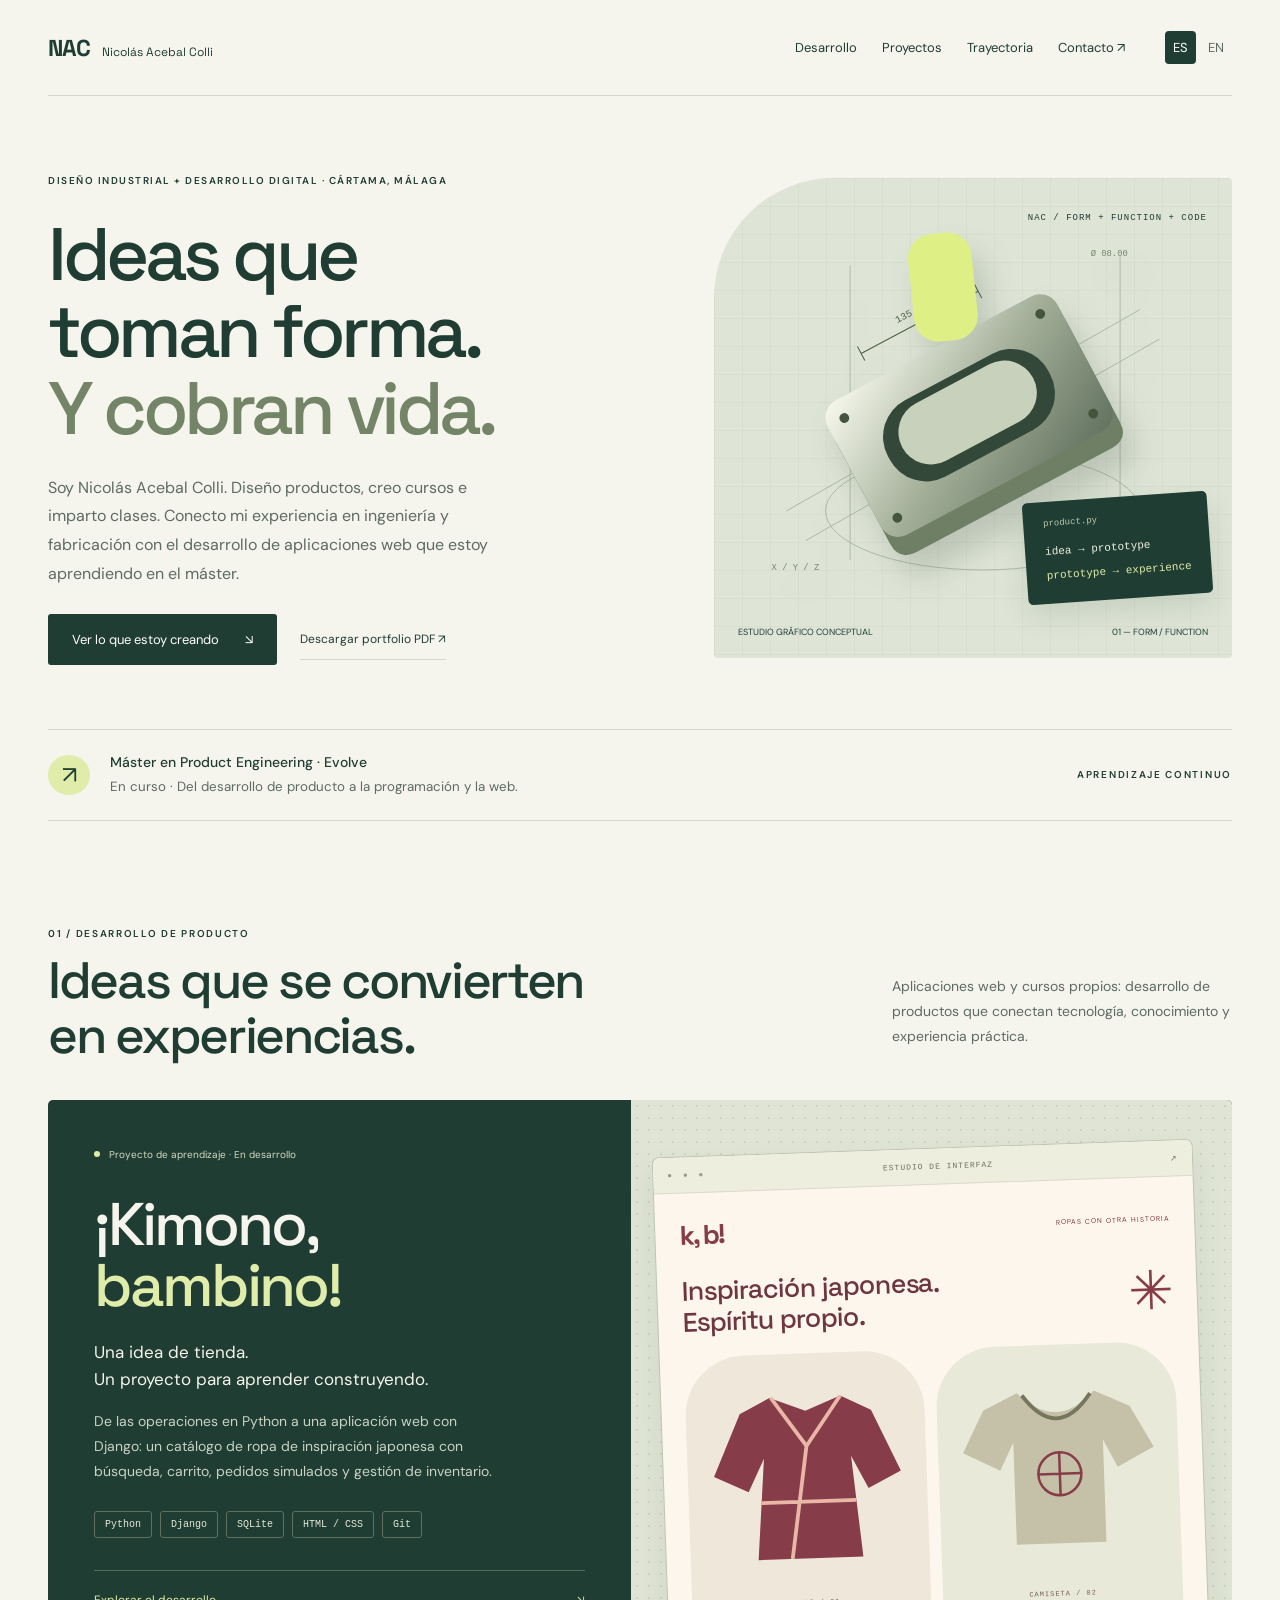
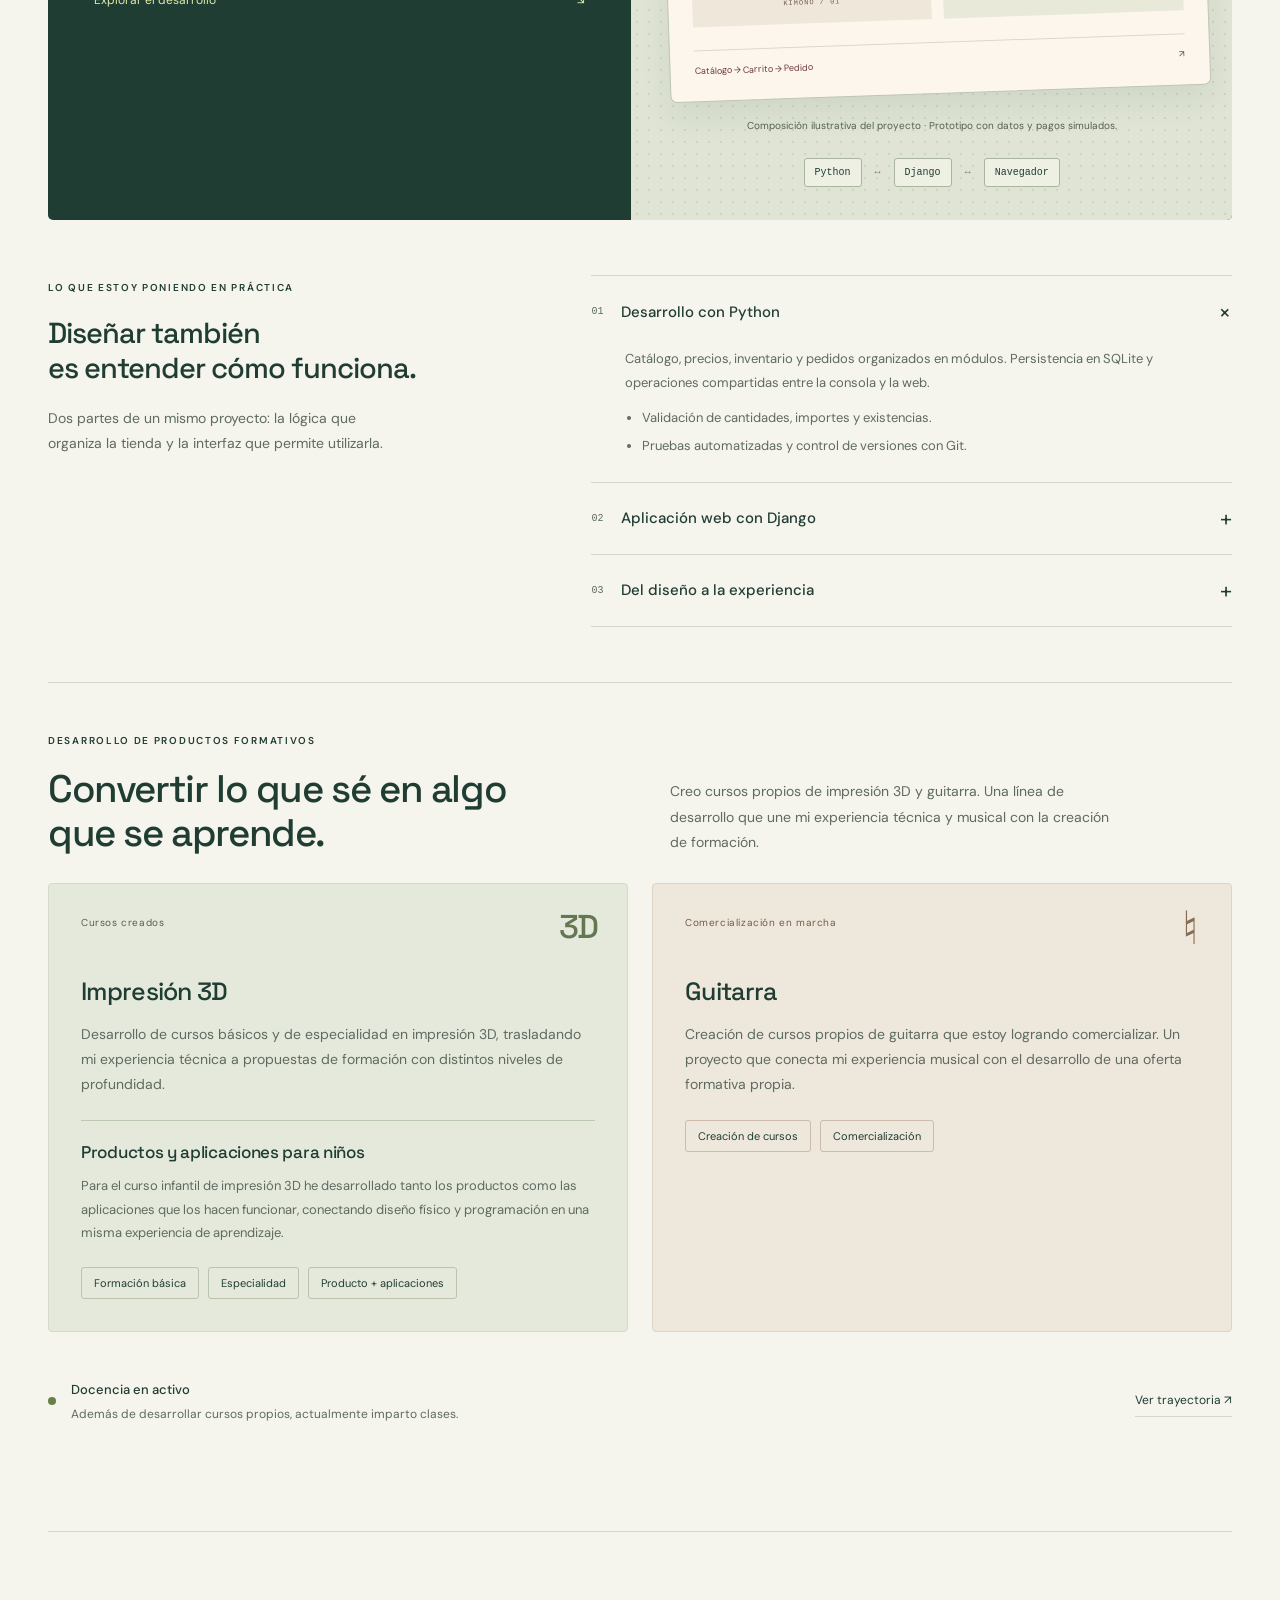
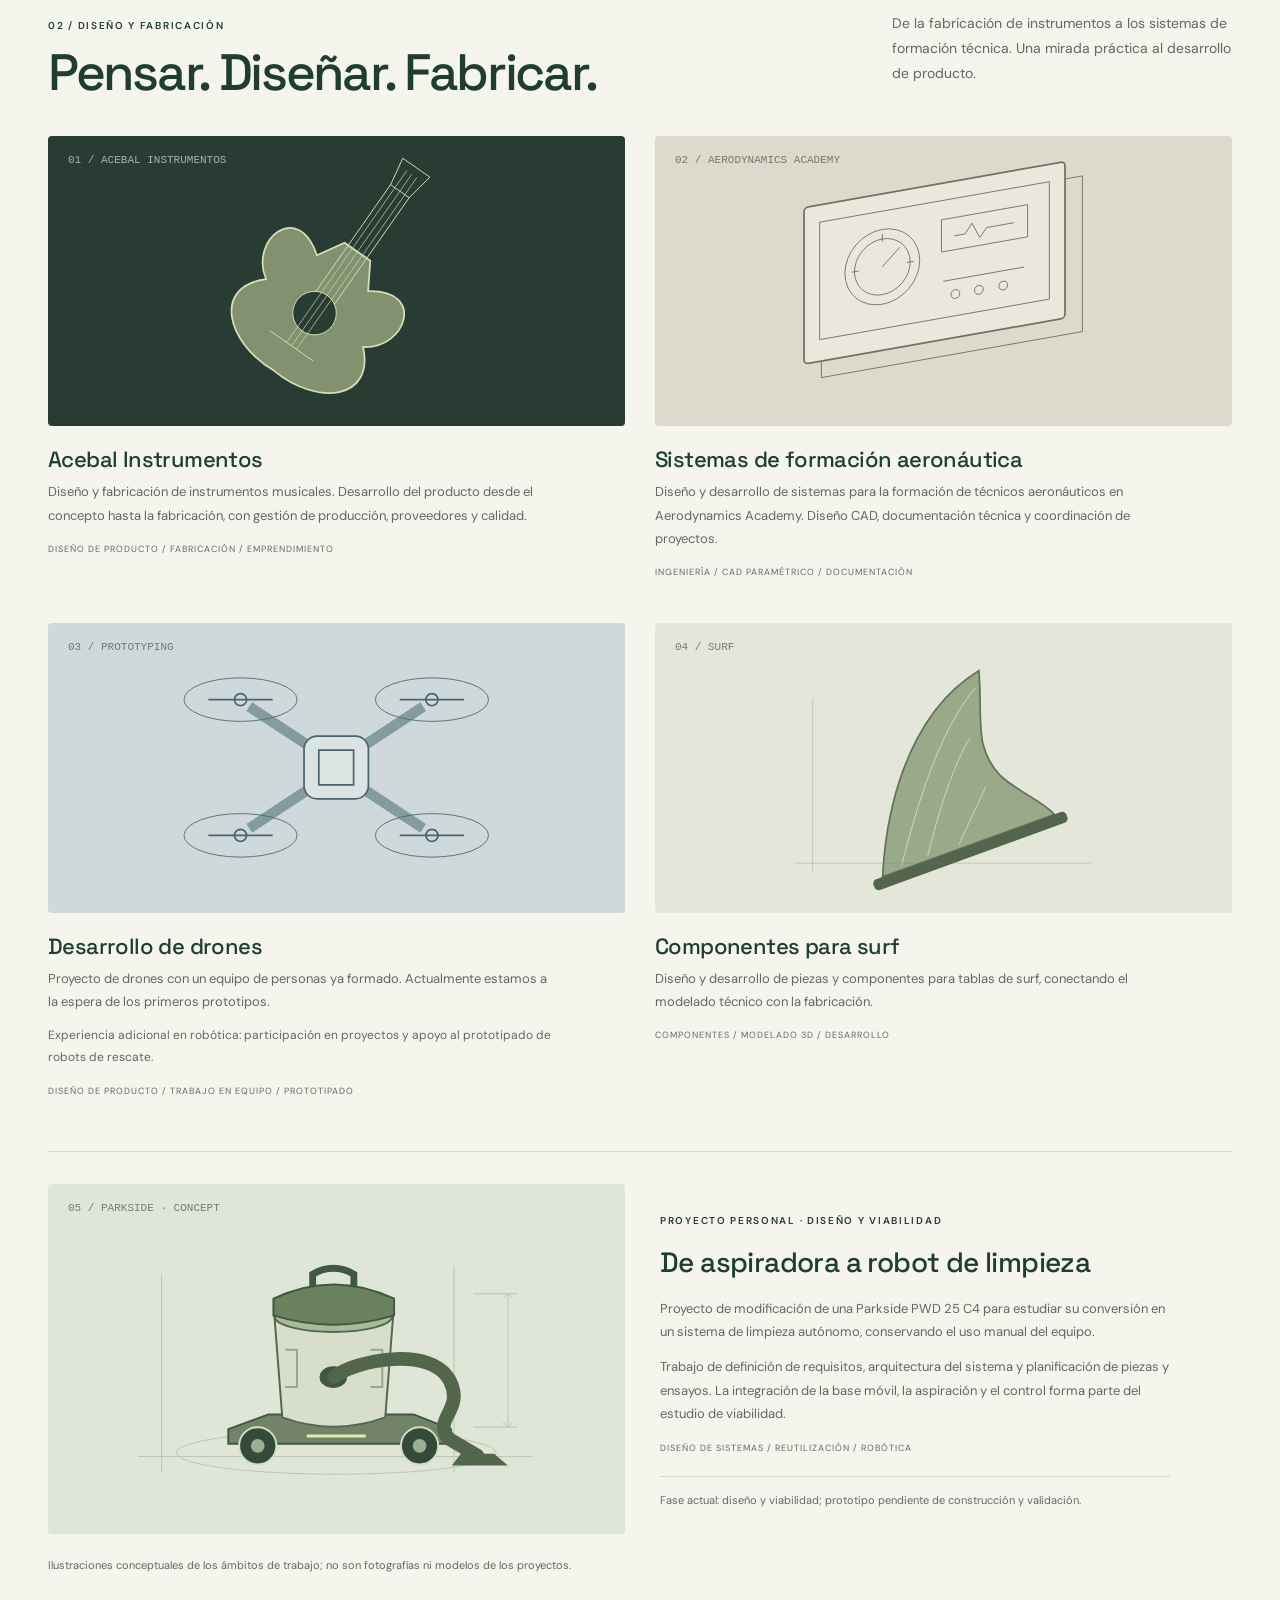
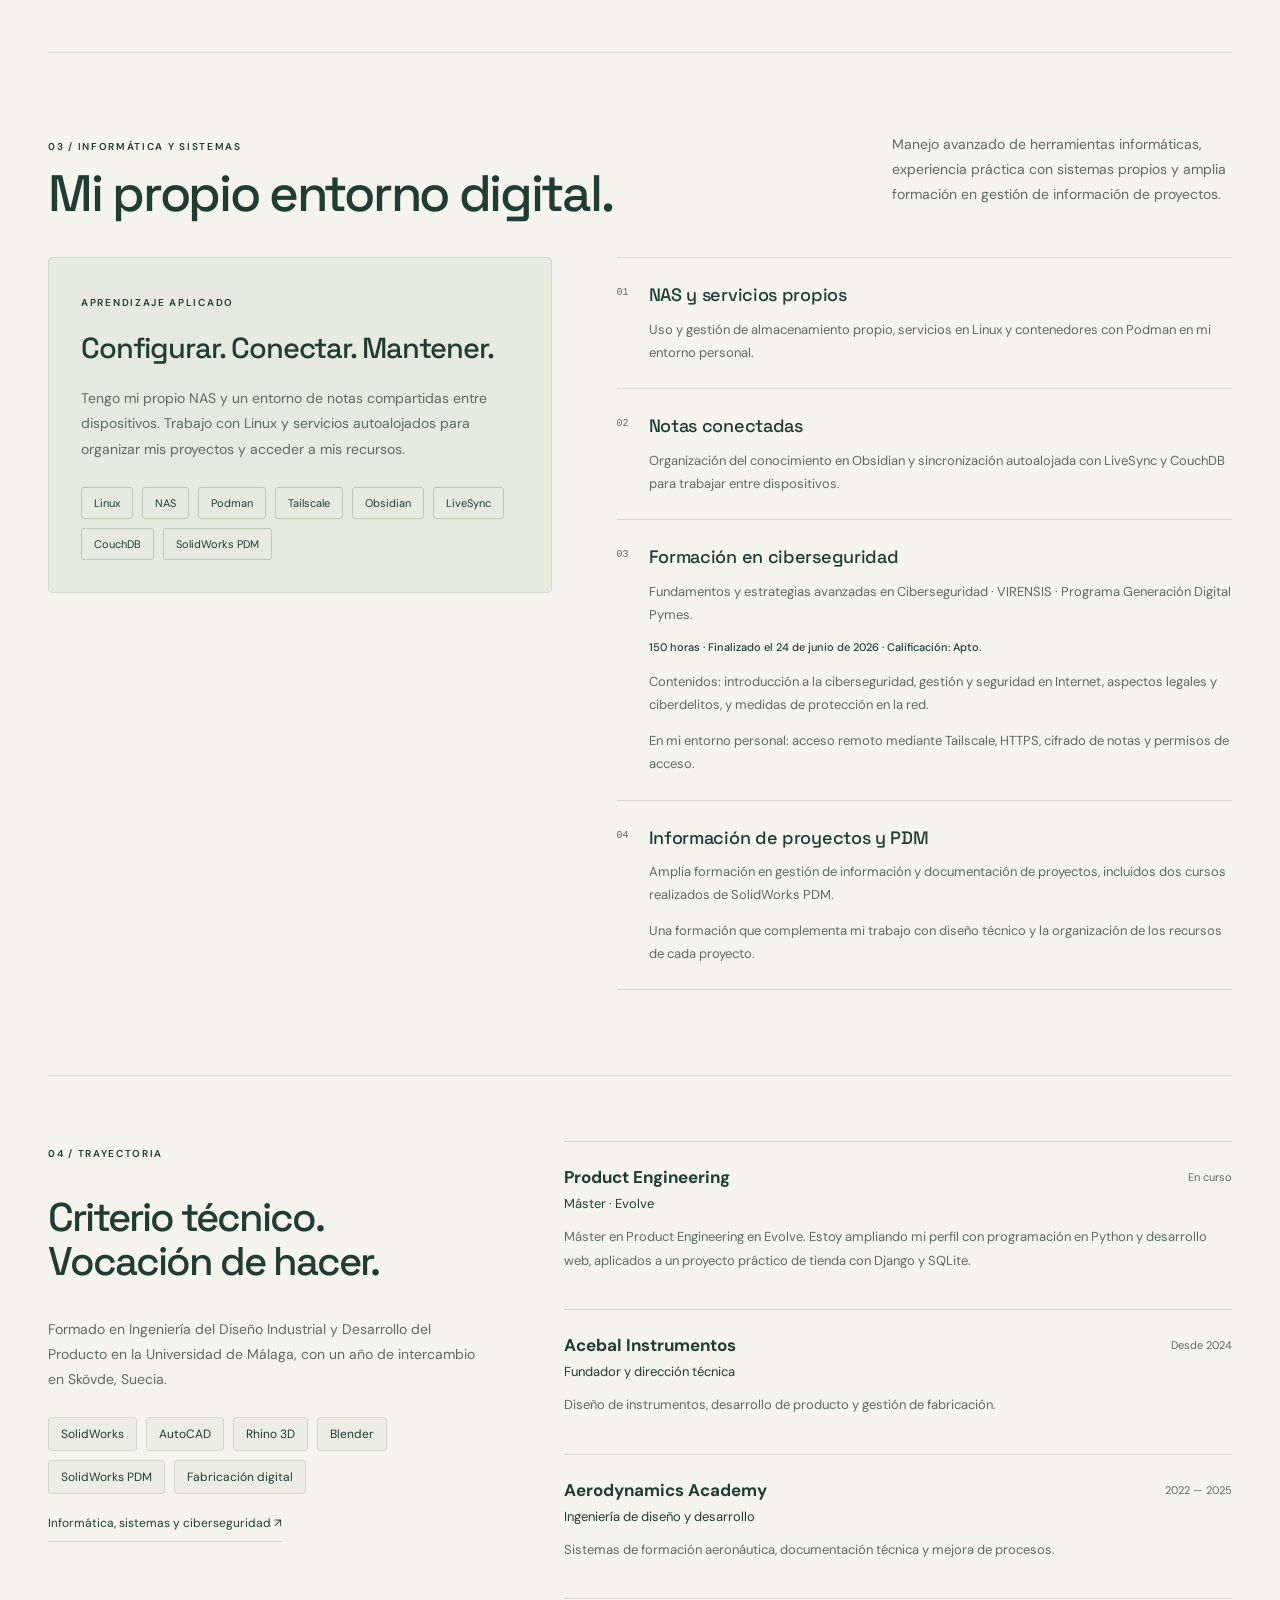
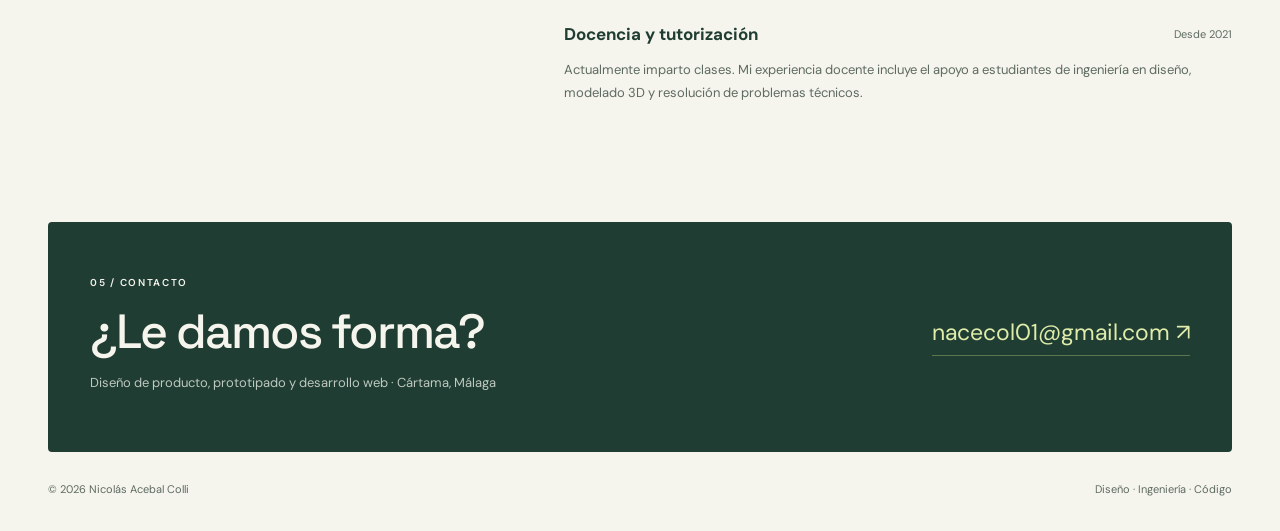
==== commit ee9edb20: "Update Site source" ====
--- a/index.html
+++ b/index.html
@@ -5,17 +5,17 @@
 <title>Nicolás Acebal Colli — Diseño y desarrollo</title>
 <meta name="description" content="Diseño industrial, desarrollo de producto y programación web. Portfolio de Nicolás Acebal Colli.">
 <link rel="icon" type="image/svg+xml" href="data:image/svg+xml,%3Csvg xmlns='http://www.w3.org/2000/svg' viewBox='0 0 64 64'%3E%3Crect width='64' height='64' rx='12' fill='%231b302a'/%3E%3Cpath d='M16 48V16l32 32V16' fill='none' stroke='%23deef86' stroke-width='6'/%3E%3C/svg%3E">
-<link rel="stylesheet" href="styles.css"><link rel="stylesheet" href="refinements.css"></head>
+<link rel="stylesheet" href="styles.css"><link rel="stylesheet" href="refinements.css"><link rel="stylesheet" href="print.css"></head>
 <body><a class="skip-link" href="#main" data-es="Saltar al contenido" data-en="Skip to content">Saltar al contenido</a><div class="wrap">
 <header><a class="logo" href="#" aria-label="Nicolás Acebal Colli">NAC<span>Nicolás Acebal Colli</span></a><nav aria-label="Principal"><a href="#development" data-es="Desarrollo" data-en="Development">Desarrollo</a><a href="#projects" data-es="Proyectos" data-en="Projects">Proyectos</a><a href="#about" data-es="Trayectoria" data-en="Background">Trayectoria</a><a href="#contact" data-es="Contacto ↗" data-en="Contact ↗">Contacto ↗</a><div class="langs" aria-label="Idioma / Language"><button type="button" data-lang="es" aria-pressed="true">ES</button><button type="button" data-lang="en" aria-pressed="false">EN</button></div></nav></header>
-<main id="main"><div class="hero"><div><div class="eyebrow" data-es="Diseño industrial + desarrollo digital · Málaga" data-en="Industrial design + digital development · Málaga">Diseño industrial + desarrollo digital · Málaga</div><h1 data-es="Ideas que<br>toman forma.<br><em>Y cobran vida.</em>" data-en="Ideas that<br>take shape.<br><em>And come to life.</em>">Ideas que<br>toman forma.<br><em>Y cobran vida.</em></h1><p class="intro" data-es="Soy Nicolás Acebal Colli. Diseño productos, creo cursos e imparto clases. Conecto mi experiencia en ingeniería y fabricación con el desarrollo de aplicaciones web que estoy aprendiendo en el máster." data-en="I’m Nicolás Acebal Colli. I design products, create courses and teach. I connect my engineering and manufacturing experience with the web application development I am learning during my master’s studies.">Soy Nicolás Acebal Colli. Diseño productos, creo cursos e imparto clases. Conecto mi experiencia en ingeniería y fabricación con el desarrollo de aplicaciones web que estoy aprendiendo en el máster.</p><div class="hero-actions"><a class="cta" href="#development"><span data-es="Ver lo que estoy creando" data-en="Explore what I'm building">Ver lo que estoy creando</span><span aria-hidden="true">↘</span></a><button class="text-button print-cv" type="button" data-es="Imprimir CV ↗" data-en="Print CV ↗">Imprimir CV ↗</button></div></div>
+<main id="main"><div class="hero"><div><div class="eyebrow" data-es="Diseño industrial + desarrollo digital · Cártama, Málaga" data-en="Industrial design + digital development · Cártama, Málaga">Diseño industrial + desarrollo digital · Cártama, Málaga</div><h1 data-es="Ideas que<br>toman forma.<br><em>Y cobran vida.</em>" data-en="Ideas that<br>take shape.<br><em>And come to life.</em>">Ideas que<br>toman forma.<br><em>Y cobran vida.</em></h1><p class="intro" data-es="Soy Nicolás Acebal Colli. Diseño productos, creo cursos e imparto clases. Conecto mi experiencia en ingeniería y fabricación con el desarrollo de aplicaciones web que estoy aprendiendo en el máster." data-en="I’m Nicolás Acebal Colli. I design products, create courses and teach. I connect my engineering and manufacturing experience with the web application development I am learning during my master’s studies.">Soy Nicolás Acebal Colli. Diseño productos, creo cursos e imparto clases. Conecto mi experiencia en ingeniería y fabricación con el desarrollo de aplicaciones web que estoy aprendiendo en el máster.</p><div class="hero-actions"><a class="cta" href="#development"><span data-es="Ver lo que estoy creando" data-en="Explore what I'm building">Ver lo que estoy creando</span><span aria-hidden="true">↘</span></a><a class="text-button print-cv" href="portfolio-es.pdf" download="Nicolas-Acebal-Colli-Portfolio-ES.pdf" data-es="Descargar portfolio PDF ↗" data-en="Download portfolio PDF ↗">Descargar portfolio PDF ↗</a></div></div>
 <div class="hero-art" role="img" aria-label="Composición conceptual de piezas y planos de diseño industrial"><span class="art-tag">NAC / FORM + FUNCTION + CODE</span><svg viewBox="0 0 500 440" aria-hidden="true"><defs><linearGradient id="metal" x2="1" y2="1"><stop stop-color="#f9faef"/><stop offset=".5" stop-color="#a3af99"/><stop offset="1" stop-color="#61715e"/></linearGradient></defs><g fill="none" stroke="#64755d" stroke-width="1" opacity=".4"><path d="M60 330L420 125M80 360L440 155M125 80L125 380M400 70L400 355"/><ellipse cx="260" cy="330" rx="160" ry="60"/></g><g transform="translate(245 225) rotate(-28)"><path d="M-115-70L110-70Q130-70 130-50V65Q130 85 110 85H-115Q-135 85-135 65V-50Q-135-70-115-70Z" fill="#6e7f65" transform="translate(0 20)"/><rect x="-135" y="-70" width="265" height="155" rx="20" fill="url(#metal)"/><rect x="-95" y="-37" width="185" height="88" rx="42" fill="#334839"/><rect x="-78" y="-29" width="151" height="66" rx="33" fill="#c7d1bc"/><g fill="#43563d"><circle cx="-116" cy="-50" r="5"/><circle cx="110" cy="-50" r="5"/><circle cx="-116" cy="65" r="5"/><circle cx="110" cy="65" r="5"/></g><path d="M-70-100H65M-70-108V-92M65-108V-92" stroke="#4a5c43" fill="none"/><text x="-23" y="-110" font-size="10" font-family="monospace" fill="#4a5c43">135.00</text><rect x="-45" y="-180" width="65" height="110" rx="25" fill="#deef86" transform="rotate(22)"/></g><g fill="#77846d" font-family="monospace" font-size="9"><text x="45" y="390">X / Y / Z</text><text x="370" y="70">Ø 08.00</text></g></svg><div class="code-stamp" aria-hidden="true"><span>product.py</span><code>idea → prototype<br><b>prototype → experience</b></code></div><div class="art-caption"><span data-es="ESTUDIO GRÁFICO CONCEPTUAL" data-en="CONCEPTUAL GRAPHIC STUDY">ESTUDIO GRÁFICO CONCEPTUAL</span><span>01 — FORM / FUNCTION</span></div></div></div>
 <div class="study"><span class="icon">↗</span><div><p data-es="Máster en Product Engineering · Evolve" data-en="Master’s in Product Engineering · Evolve">Máster en Product Engineering · Evolve</p><small data-es="En curso · Del desarrollo de producto a la programación y la web." data-en="In progress · From product development to programming and the web.">En curso · Del desarrollo de producto a la programación y la web.</small></div><span class="eyebrow" data-es="Aprendizaje continuo" data-en="Always learning">Aprendizaje continuo</span></div>
 
 <section id="development" class="development">
   <div class="section-head"><div><span class="eyebrow" data-es="01 / Desarrollo de producto" data-en="01 / Product development">01 / Desarrollo de producto</span><h2 data-es="Ideas que se convierten<br>en experiencias." data-en="Ideas that become<br>experiences.">Ideas que se convierten<br>en experiencias.</h2></div><p data-es="Aplicaciones web y cursos propios: desarrollo de productos que conectan tecnología, conocimiento y experiencia práctica." data-en="Web applications and original courses: developing products that connect technology, knowledge and hands-on experience.">Aplicaciones web y cursos propios: desarrollo de productos que conectan tecnología, conocimiento y experiencia práctica.</p></div>
   <article class="web-feature">
-    <div class="web-story"><span class="status"><i aria-hidden="true"></i><span data-es="Proyecto de aprendizaje · En desarrollo" data-en="Learning project · In development">Proyecto de aprendizaje · En desarrollo</span></span><h3>¡Kimono,<br><em>bambino!</em></h3><p class="web-lead" data-es="Una idea de tienda.<br>Un proyecto para aprender construyendo." data-en="A shop idea.<br>A project for learning by building.">Una idea de tienda.<br>Un proyecto para aprender construyendo.</p><p data-es="De las operaciones en Python a una aplicación web con Django: un catálogo de ropa de inspiración japonesa con búsqueda, carrito, pedidos simulados y gestión de inventario." data-en="From Python operations to a Django web application: a Japanese-inspired clothing catalogue with search, a shopping cart, simulated orders and inventory management.">De las operaciones en Python a una aplicación web con Django: un catálogo de ropa de inspiración japonesa con búsqueda, carrito, pedidos simulados y gestión de inventario.</p><div class="tech-list" aria-label="Tecnologías / Technologies"><span>Python</span><span>Django</span><span>SQLite</span><span>HTML / CSS</span><span>Git</span></div><a class="feature-link" href="#learning"><span data-es="Explorar el desarrollo" data-en="Explore the development">Explorar el desarrollo</span><span aria-hidden="true">↘</span></a></div>
+    <div class="web-story"><span class="status"><i aria-hidden="true"></i><span data-es="Proyecto de aprendizaje · En desarrollo" data-en="Learning project · In development">Proyecto de aprendizaje · En desarrollo</span></span><h3>¡Kimono, <br><em>bambino!</em></h3><p class="web-lead" data-es="Una idea de tienda.<br>Un proyecto para aprender construyendo." data-en="A shop idea.<br>A project for learning by building.">Una idea de tienda.<br>Un proyecto para aprender construyendo.</p><p data-es="De las operaciones en Python a una aplicación web con Django: un catálogo de ropa de inspiración japonesa con búsqueda, carrito, pedidos simulados y gestión de inventario." data-en="From Python operations to a Django web application: a Japanese-inspired clothing catalogue with search, a shopping cart, simulated orders and inventory management.">De las operaciones en Python a una aplicación web con Django: un catálogo de ropa de inspiración japonesa con búsqueda, carrito, pedidos simulados y gestión de inventario.</p><div class="tech-list" aria-label="Tecnologías / Technologies"><span>Python</span><span>Django</span><span>SQLite</span><span>HTML / CSS</span><span>Git</span></div><a class="feature-link" href="#learning"><span data-es="Explorar el desarrollo" data-en="Explore the development">Explorar el desarrollo</span><span aria-hidden="true">↘</span></a></div>
     <div class="web-visual"><div class="browser-study"><div class="browser-bar"><span class="window-dots" aria-hidden="true">● ● ●</span><span data-es="ESTUDIO DE INTERFAZ" data-en="INTERFACE STUDY">ESTUDIO DE INTERFAZ</span><span aria-hidden="true">↗</span></div><div class="shop-study"><div class="shop-brand">k, b!<span data-es="ROPAS CON OTRA HISTORIA" data-en="CLOTHES WITH A DIFFERENT STORY">ROPAS CON OTRA HISTORIA</span></div><div class="shop-title"><span data-es="Inspiración japonesa.<br>Espíritu propio." data-en="Japanese inspiration.<br>A spirit of its own.">Inspiración japonesa.<br>Espíritu propio.</span><span class="shop-flower" aria-hidden="true">✳</span></div><div class="garments" aria-hidden="true"><div class="garment"><svg viewBox="0 0 180 180"><path d="M62 28L38 40 16 89 43 102 56 76 49 156H132L125 76 138 102 164 89 142 40 118 28 90 39Z" fill="#873c49"/><path d="M63 28L90 67 118 28M90 67L76 156M53 111H128" fill="none" stroke="#e9b7a6" stroke-width="3"/></svg><span>KIMONO / 01</span></div><div class="garment"><svg viewBox="0 0 180 180"><path d="M59 31L32 44 15 77 44 92 55 70 55 151H126V70L137 92 166 77 148 44 120 31Q90 63 59 31" fill="#c5c1a8"/><path d="M63 33Q90 71 117 33" fill="none" stroke="#76765e" stroke-width="3"/><circle cx="91" cy="96" r="17" fill="none" stroke="#873c49" stroke-width="2"/><path d="M91 79V113M74 96H108" stroke="#873c49" stroke-width="2"/></svg><span data-es="CAMISETA / 02" data-en="T-SHIRT / 02">CAMISETA / 02</span></div></div><div class="shop-foot"><span data-es="Catálogo → Carrito → Pedido" data-en="Catalogue → Cart → Order">Catálogo → Carrito → Pedido</span><span aria-hidden="true">↗</span></div></div></div><p class="visual-caption" data-es="Composición ilustrativa del proyecto · Prototipo con datos y pagos simulados." data-en="Illustrative project composition · Prototype with simulated data and payments.">Composición ilustrativa del proyecto · Prototipo con datos y pagos simulados.</p><div class="architecture"><span>Python</span><b aria-hidden="true">↔</b><span>Django</span><b aria-hidden="true">↔</b><span data-es="Navegador" data-en="Browser">Navegador</span></div></div>
   </article>
   <div class="learning" id="learning"><div class="learning-intro"><span class="eyebrow" data-es="Lo que estoy poniendo en práctica" data-en="What I am putting into practice">Lo que estoy poniendo en práctica</span><h3 data-es="Diseñar también<br>es entender cómo funciona." data-en="Design also means<br>understanding how it works.">Diseñar también<br>es entender cómo funciona.</h3><p data-es="Dos partes de un mismo proyecto: la lógica que organiza la tienda y la interfaz que permite utilizarla." data-en="Two parts of the same project: the logic that runs the shop and the interface that makes it usable.">Dos partes de un mismo proyecto: la lógica que organiza la tienda y la interfaz que permite utilizarla.</p></div><div class="learning-details">
@@ -27,7 +27,7 @@
 </section>
 <section id="projects"><div class="section-head"><div><span class="eyebrow" data-es="02 / Diseño y fabricación" data-en="02 / Design & manufacturing">02 / Diseño y fabricación</span><h2 data-es="Pensar. Diseñar. Fabricar." data-en="Think. Design. Make.">Pensar. Diseñar. Fabricar.</h2></div><p data-es="De la fabricación de instrumentos a los sistemas de formación técnica. Una mirada práctica al desarrollo de producto." data-en="From instrument making to technical training systems. A hands-on approach to product development.">De la fabricación de instrumentos a los sistemas de formación técnica. Una mirada práctica al desarrollo de producto.</p></div><div class="projects">
 <article class="project"><div class="project-art p1"><span class="index">01 / ACEBAL INSTRUMENTOS</span><svg viewBox="0 0 500 300" aria-hidden="true"><g transform="translate(240 165) rotate(35)" fill="none" stroke="#d6deb8"><path d="M-36-30C-90-70-110 0-68 26C-114 68-64 112 0 107C64 112 114 68 68 26C110 0 90-70 36-30L18-60H-18Z" fill="#829270" stroke-width="2"/><circle cy="26" r="25" fill="#283c34"/><path d="M-13 5V-145H13V5M-13-145L-19-178H19L13-145M-30 72H30"/><path d="M-7 72V-169M0 72V-169M7 72V-169" stroke-width=".7"/></g><path d="M75 240H425M90 70V255" opacity=".2"/></svg></div><h3>Acebal Instrumentos</h3><p data-es="Diseño y fabricación de instrumentos musicales. Desarrollo del producto desde el concepto hasta la fabricación, con gestión de producción, proveedores y calidad." data-en="Design and manufacture of musical instruments. Product development from concept to manufacturing, including production, suppliers and quality management.">Diseño y fabricación de instrumentos musicales. Desarrollo del producto desde el concepto hasta la fabricación, con gestión de producción, proveedores y calidad.</p><div class="tags" data-es="Diseño de producto / Fabricación / Emprendimiento" data-en="Product design / Manufacturing / Entrepreneurship">Diseño de producto / Fabricación / Emprendimiento</div></article>
-<article class="project"><div class="project-art p2"><span class="index">02 / AERODINAMICS ACADEMY</span><svg viewBox="0 0 500 300" fill="none" stroke="#6e7160" aria-hidden="true"><g transform="translate(90 65) skewY(-10)"><rect width="300" height="180" rx="5" fill="#eae7dc" stroke-width="2"/><rect x="18" y="20" width="264" height="135"/><circle cx="90" cy="84" r="43"/><circle cx="90" cy="84" r="32"/><path d="M90 84L110 65M90 46V55M55 84H63M118 84H126"/><rect x="158" y="42" width="99" height="37"/><path d="M173 63H185L193 52L202 70L210 60H241M160 113H253"/><circle cx="174" cy="130" r="5"/><circle cx="201" cy="130" r="5"/><circle cx="229" cy="130" r="5"/><path d="M20 180V199H320V20H300"/></g></svg></div><h3 data-es="Sistemas de formación aeronáutica" data-en="Aeronautical training systems">Sistemas de formación aeronáutica</h3><p data-es="Diseño y desarrollo de sistemas para la formación de técnicos aeronáuticos en Aerodinamics Academy. Diseño CAD, documentación técnica y coordinación de proyectos." data-en="Design and development of systems for aeronautical technician training at Aerodinamics Academy. CAD design, technical documentation and project coordination.">Diseño y desarrollo de sistemas para la formación de técnicos aeronáuticos en Aerodinamics Academy. Diseño CAD, documentación técnica y coordinación de proyectos.</p><div class="tags" data-es="Ingeniería / CAD paramétrico / Documentación" data-en="Engineering / Parametric CAD / Documentation">Ingeniería / CAD paramétrico / Documentación</div></article>
+<article class="project"><div class="project-art p2"><span class="index">02 / AERODYNAMICS ACADEMY</span><svg viewBox="0 0 500 300" fill="none" stroke="#6e7160" aria-hidden="true"><g transform="translate(90 65) skewY(-10)"><rect width="300" height="180" rx="5" fill="#eae7dc" stroke-width="2"/><rect x="18" y="20" width="264" height="135"/><circle cx="90" cy="84" r="43"/><circle cx="90" cy="84" r="32"/><path d="M90 84L110 65M90 46V55M55 84H63M118 84H126"/><rect x="158" y="42" width="99" height="37"/><path d="M173 63H185L193 52L202 70L210 60H241M160 113H253"/><circle cx="174" cy="130" r="5"/><circle cx="201" cy="130" r="5"/><circle cx="229" cy="130" r="5"/><path d="M20 180V199H320V20H300"/></g></svg></div><h3 data-es="Sistemas de formación aeronáutica" data-en="Aeronautical training systems">Sistemas de formación aeronáutica</h3><p data-es="Diseño y desarrollo de sistemas para la formación de técnicos aeronáuticos en Aerodynamics Academy. Diseño CAD, documentación técnica y coordinación de proyectos." data-en="Design and development of systems for aeronautical technician training at Aerodynamics Academy. CAD design, technical documentation and project coordination.">Diseño y desarrollo de sistemas para la formación de técnicos aeronáuticos en Aerodynamics Academy. Diseño CAD, documentación técnica y coordinación de proyectos.</p><div class="tags" data-es="Ingeniería / CAD paramétrico / Documentación" data-en="Engineering / Parametric CAD / Documentation">Ingeniería / CAD paramétrico / Documentación</div></article>
 <article class="project"><div class="project-art p3"><span class="index">03 / PROTOTYPING</span><svg viewBox="0 0 500 300" fill="none" stroke="#4b6570" stroke-width="2" aria-hidden="true"><g transform="translate(250 150)"><path d="M-24-20L-100-70M24-20L100-70M-24 20L-100 70M24 20L100 70" stroke-width="12" stroke="#849ba0"/><rect x="-37" y="-36" width="74" height="72" rx="15" fill="#dce4e3"/><path d="M-20-20H20V20H-20Z"/><g stroke-width="1"><ellipse cx="-110" cy="-78" rx="65" ry="25"/><ellipse cx="110" cy="-78" rx="65" ry="25"/><ellipse cx="-110" cy="78" rx="65" ry="25"/><ellipse cx="110" cy="78" rx="65" ry="25"/></g><path d="M-147-78H-73M73-78H147M-147 78H-73M73 78H147"/><circle cx="-110" cy="-78" r="7"/><circle cx="110" cy="-78" r="7"/><circle cx="-110" cy="78" r="7"/><circle cx="110" cy="78" r="7"/></g></svg></div><h3 data-es="Desarrollo de drones" data-en="Drone development">Desarrollo de drones</h3><p data-es="Proyecto de drones con un equipo de personas ya formado. Actualmente estamos a la espera de los primeros prototipos." data-en="A drone development project with a team already in place. We are currently awaiting the first prototypes.">Proyecto de drones con un equipo de personas ya formado. Actualmente estamos a la espera de los primeros prototipos.</p><p class="related-experience" data-es="Experiencia adicional en robótica: participación en proyectos y apoyo al prototipado de robots de rescate." data-en="Additional robotics experience: project participation and prototyping support for rescue robots.">Experiencia adicional en robótica: participación en proyectos y apoyo al prototipado de robots de rescate.</p><div class="tags" data-es="Diseño de producto / Trabajo en equipo / Prototipado" data-en="Product design / Teamwork / Prototyping">Diseño de producto / Trabajo en equipo / Prototipado</div></article>
 <article class="project"><div class="project-art p4"><span class="index">04 / SURF</span><svg viewBox="0 0 500 300" aria-hidden="true"><g transform="translate(250 160) rotate(-20)"><path d="M-105 85C-80 25-20-80 80-100C65-45 44-20 62 22C75 47 97 65 105 85Z" fill="#99a989" stroke="#63745b" stroke-width="2"/><path d="M-80 80C-40 22 13-51 70-83M-48 80C-20 38 16-9 44-31M-10 80L42 28" fill="none" stroke="#cfd9bd"/><rect x="-118" y="85" width="236" height="13" rx="5" fill="#53664d"/></g><g stroke="#64755d" opacity=".3"><path d="M80 260H420M100 70V270" fill="none"/></g></svg></div><h3 data-es="Componentes para surf" data-en="Surf components">Componentes para surf</h3><p data-es="Diseño y desarrollo de piezas y componentes para tablas de surf, conectando el modelado técnico con la fabricación." data-en="Design and development of parts and components for surfboards, connecting technical modeling with manufacturing.">Diseño y desarrollo de piezas y componentes para tablas de surf, conectando el modelado técnico con la fabricación.</p><div class="tags" data-es="Componentes / Modelado 3D / Desarrollo" data-en="Components / 3D modeling / Development">Componentes / Modelado 3D / Desarrollo</div></article>
 <article class="project project-vacuum" id="vacuum-project">
@@ -52,9 +52,73 @@
 <section class="experience" id="about"><div><span class="eyebrow" data-es="04 / Trayectoria" data-en="04 / Background">04 / Trayectoria</span><h2 data-es="Criterio técnico.<br>Vocación de hacer." data-en="Engineering thinking.<br>A drive to make.">Criterio técnico.<br>Vocación de hacer.</h2><p class="intro" data-es="Formado en Ingeniería del Diseño Industrial y Desarrollo del Producto en la Universidad de Málaga, con un año de intercambio en Skövde, Suecia." data-en="Educated in Industrial Design Engineering and Product Development at the University of Málaga, including an exchange year in Skövde, Sweden.">Formado en Ingeniería del Diseño Industrial y Desarrollo del Producto en la Universidad de Málaga, con un año de intercambio en Skövde, Suecia.</p><div class="skills"><span>SolidWorks</span><span>AutoCAD</span><span>Rhino 3D</span><span>Blender</span><span>SolidWorks PDM</span><span data-es="Fabricación digital" data-en="Digital manufacturing">Fabricación digital</span></div><a class="systems-link" href="#systems"><span data-es="Informática, sistemas y ciberseguridad" data-en="IT, systems &amp; cybersecurity">Informática, sistemas y ciberseguridad</span><span aria-hidden="true"> ↗</span></a></div><div>
 <div class="job"><div class="job-top"><h3 data-es="Product Engineering" data-en="Product Engineering">Product Engineering</h3><time data-es="En curso" data-en="In progress">En curso</time></div><b data-es="Máster · Evolve" data-en="Master’s studies · Evolve">Máster · Evolve</b><p data-es="Máster en Product Engineering en Evolve. Estoy ampliando mi perfil con programación en Python y desarrollo web, aplicados a un proyecto práctico de tienda con Django y SQLite." data-en="Master’s studies in Product Engineering at Evolve. I am expanding my skills through Python programming and web development, applied to a practical shop project with Django and SQLite.">Máster en Product Engineering en Evolve. Estoy ampliando mi perfil con programación en Python y desarrollo web, aplicados a un proyecto práctico de tienda con Django y SQLite.</p></div>
 <div class="job"><div class="job-top"><h3>Acebal Instrumentos</h3><time data-es="Desde 2024" data-en="Since 2024">Desde 2024</time></div><b data-es="Fundador y dirección técnica" data-en="Founder & technical direction">Fundador y dirección técnica</b><p data-es="Diseño de instrumentos, desarrollo de producto y gestión de fabricación." data-en="Instrument design, product development and manufacturing management.">Diseño de instrumentos, desarrollo de producto y gestión de fabricación.</p></div>
-<div class="job"><div class="job-top"><h3>Aerodinamics Academy</h3><time>2022 — 2025</time></div><b data-es="Ingeniería de diseño y desarrollo" data-en="Design & development engineering">Ingeniería de diseño y desarrollo</b><p data-es="Sistemas de formación aeronáutica, documentación técnica y mejora de procesos." data-en="Aeronautical training systems, technical documentation and process improvement.">Sistemas de formación aeronáutica, documentación técnica y mejora de procesos.</p></div>
+<div class="job"><div class="job-top"><h3>Aerodynamics Academy</h3><time>2022 — 2025</time></div><b data-es="Ingeniería de diseño y desarrollo" data-en="Design & development engineering">Ingeniería de diseño y desarrollo</b><p data-es="Sistemas de formación aeronáutica, documentación técnica y mejora de procesos." data-en="Aeronautical training systems, technical documentation and process improvement.">Sistemas de formación aeronáutica, documentación técnica y mejora de procesos.</p></div>
 <div class="job"><div class="job-top"><h3 data-es="Docencia y tutorización" data-en="Teaching & mentoring">Docencia y tutorización</h3><time data-es="Desde 2021" data-en="Since 2021">Desde 2021</time></div><p data-es="Actualmente imparto clases. Mi experiencia docente incluye el apoyo a estudiantes de ingeniería en diseño, modelado 3D y resolución de problemas técnicos." data-en="I currently teach. My teaching experience includes supporting engineering students in design, 3D modelling and technical problem-solving.">Actualmente imparto clases. Mi experiencia docente incluye el apoyo a estudiantes de ingeniería en diseño, modelado 3D y resolución de problemas técnicos.</p></div>
 </div></section>
 <section class="contact" id="contact"><div><span class="eyebrow" data-es="05 / Contacto" data-en="05 / Contact">05 / Contacto</span><h2 data-es="¿Le damos forma?" data-en="Let's bring it to life.">¿Le damos forma?</h2><p data-es="Diseño de producto, prototipado y desarrollo web · Cártama, Málaga" data-en="Product design, prototyping & web development · Cártama, Málaga">Diseño de producto, prototipado y desarrollo web · Cártama, Málaga</p></div><a href="mailto:nacecol01@gmail.com">nacecol01@gmail.com ↗</a></section>
 </main><footer><span>© <span id="year"></span> Nicolás Acebal Colli</span><span data-es="Diseño · Ingeniería · Código" data-en="Design · Engineering · Code">Diseño · Ingeniería · Código</span></footer>
-</div><script src="app.js"></script></body></html>
+</div><!-- PRINT EDITIONS START --><div class="print-document" data-print-lang="es"><section class="sheet cover" aria-label="Presentación">
+<div class="sheet-top"><span class="wordmark">NAC / Nicolás Acebal Colli</span><span>Presentación</span></div>
+<div class="sheet-body"><p class="kicker">Portfolio profesional · Cártama, Málaga</p><h1>Ideas que<br>toman forma.</h1><h2 class="cover-name">Nicolás Acebal Colli</h2><p class="cover-copy">Ingeniería de diseño industrial y desarrollo de producto.</p><p class="cover-copy">Fundador y responsable técnico de Acebal Instrumentos, con tres años de experiencia en sistemas de formación aeronáutica. Conecto diseño, fabricación y docencia, y amplío mi perfil con desarrollo web en el máster de Product Engineering de Evolve.</p><div class="cover-art"><svg aria-hidden="true" viewBox="0 0 500 440"><defs><linearGradient id="print-metal-es" x2="1" y2="1"><stop stop-color="#f9faef"></stop><stop offset=".5" stop-color="#a3af99"></stop><stop offset="1" stop-color="#61715e"></stop></linearGradient></defs><g fill="none" opacity=".4" stroke="#64755d" stroke-width="1"><path d="M60 330L420 125M80 360L440 155M125 80L125 380M400 70L400 355"></path><ellipse cx="260" cy="330" rx="160" ry="60"></ellipse></g><g transform="translate(245 225) rotate(-28)"><path d="M-115-70L110-70Q130-70 130-50V65Q130 85 110 85H-115Q-135 85-135 65V-50Q-135-70-115-70Z" fill="#6e7f65" transform="translate(0 20)"></path><rect fill="url(#print-metal-es)" height="155" rx="20" width="265" x="-135" y="-70"></rect><rect fill="#334839" height="88" rx="42" width="185" x="-95" y="-37"></rect><rect fill="#c7d1bc" height="66" rx="33" width="151" x="-78" y="-29"></rect><g fill="#43563d"><circle cx="-116" cy="-50" r="5"></circle><circle cx="110" cy="-50" r="5"></circle><circle cx="-116" cy="65" r="5"></circle><circle cx="110" cy="65" r="5"></circle></g><path d="M-70-100H65M-70-108V-92M65-108V-92" fill="none" stroke="#4a5c43"></path><text fill="#4a5c43" font-family="monospace" font-size="10" x="-23" y="-110">135.00</text><rect fill="#deef86" height="110" rx="25" transform="rotate(22)" width="65" x="-45" y="-180"></rect></g><g fill="#77846d" font-family="monospace" font-size="9"><text x="45" y="390">X / Y / Z</text><text x="370" y="70">Ø 08.00</text></g></svg><p class="caption">Estudio gráfico conceptual de forma y función.</p></div><span class="pill">Diseño industrial</span><span class="pill">Fabricación</span><span class="pill">Productos formativos</span><span class="pill">Desarrollo web</span><div class="cover-index"><span>02 / Diseño y fabricación</span><span>03 / Productos formativos</span><span>04 / Desarrollo digital</span><span>05 / Sistemas y proyectos en marcha</span><span>06 / Trayectoria y contacto</span></div><p class="contact-line"><a href="mailto:nacecol01@gmail.com">nacecol01@gmail.com</a> · Cártama, Málaga</p></div>
+<div class="sheet-footer"><span>Diseño · Ingeniería · Desarrollo</span><span>01 / 06</span></div></section><section class="sheet " aria-label="Diseño y fabricación">
+<div class="sheet-top"><span class="wordmark">NAC / Nicolás Acebal Colli</span><span>Diseño y fabricación</span></div>
+<div class="sheet-body"><p class="kicker">01 / Diseño y fabricación</p><h2>Del diseño a la fabricación.</h2><p class="intro">Experiencia profesional en producto, ingeniería y documentación técnica.</p><article class="case"><figure><div class="figure-art dark"><svg aria-hidden="true" viewBox="0 0 500 300"><g fill="none" stroke="#d6deb8" transform="translate(240 165) rotate(35)"><path d="M-36-30C-90-70-110 0-68 26C-114 68-64 112 0 107C64 112 114 68 68 26C110 0 90-70 36-30L18-60H-18Z" fill="#829270" stroke-width="2"></path><circle cy="26" fill="#283c34" r="25"></circle><path d="M-13 5V-145H13V5M-13-145L-19-178H19L13-145M-30 72H30"></path><path d="M-7 72V-169M0 72V-169M7 72V-169" stroke-width=".7"></path></g><path d="M75 240H425M90 70V255" opacity=".2"></path></svg></div><figcaption class="caption">Ilustración conceptual; no es una fotografía del proyecto.</figcaption></figure><div><p class="eyebrow">Fundador y dirección técnica · Desde 2024</p><h3>Acebal Instrumentos</h3><p class="">Diseño y fabricación de instrumentos musicales. Desarrollo desde el concepto hasta la fabricación, con gestión de producción, proveedores y calidad.</p><p class="outcome">Resultado: instrumentos musicales diseñados y fabricados dentro de un proyecto de emprendimiento propio.</p></div></article><article class="case"><figure><div class="figure-art sand"><svg aria-hidden="true" fill="none" stroke="#6e7160" viewBox="0 0 500 300"><g transform="translate(90 65) skewY(-10)"><rect fill="#eae7dc" height="180" rx="5" stroke-width="2" width="300"></rect><rect height="135" width="264" x="18" y="20"></rect><circle cx="90" cy="84" r="43"></circle><circle cx="90" cy="84" r="32"></circle><path d="M90 84L110 65M90 46V55M55 84H63M118 84H126"></path><rect height="37" width="99" x="158" y="42"></rect><path d="M173 63H185L193 52L202 70L210 60H241M160 113H253"></path><circle cx="174" cy="130" r="5"></circle><circle cx="201" cy="130" r="5"></circle><circle cx="229" cy="130" r="5"></circle><path d="M20 180V199H320V20H300"></path></g></svg></div><figcaption class="caption">Ilustración conceptual; no es una fotografía del proyecto.</figcaption></figure><div><p class="eyebrow">Ingeniería de diseño y desarrollo · 2022–2025</p><h3>Aerodynamics Academy</h3><p class="">Desarrollo de sistemas para la formación de técnicos aeronáuticos: diseño CAD, documentación técnica y coordinación de proyectos.</p><p class="outcome">Aportación: diseño técnico y documentación de sistemas orientados a la formación aeronáutica.</p></div></article><article class="case"><figure><div class="figure-art "><svg aria-hidden="true" viewBox="0 0 500 300"><g transform="translate(250 160) rotate(-20)"><path d="M-105 85C-80 25-20-80 80-100C65-45 44-20 62 22C75 47 97 65 105 85Z" fill="#99a989" stroke="#63745b" stroke-width="2"></path><path d="M-80 80C-40 22 13-51 70-83M-48 80C-20 38 16-9 44-31M-10 80L42 28" fill="none" stroke="#cfd9bd"></path><rect fill="#53664d" height="13" rx="5" width="236" x="-118" y="85"></rect></g><g opacity=".3" stroke="#64755d"><path d="M80 260H420M100 70V270" fill="none"></path></g></svg></div><figcaption class="caption">Ilustración conceptual; no es una fotografía del proyecto.</figcaption></figure><div><p class="eyebrow">Diseño de producto · Modelado 3D</p><h3>Componentes para surf</h3><p class="">Diseño y desarrollo de piezas para tablas de surf, conectando el modelado técnico con la fabricación.</p><p class="outcome">Aportación: desarrollo de componentes y trabajo de modelado aplicado al producto.</p></div></article></div>
+<div class="sheet-footer"><span>Diseño · Ingeniería · Desarrollo</span><span>02 / 06</span></div></section><section class="sheet " aria-label="Productos formativos">
+<div class="sheet-top"><span class="wordmark">NAC / Nicolás Acebal Colli</span><span>Productos formativos</span></div>
+<div class="sheet-body"><p class="kicker">02 / Productos formativos</p><h2>Crear para enseñar.</h2><p class="intro">Diseño de cursos propios, desarrollo de productos educativos y docencia en activo.</p><div class="training-lead"><figure><img class="curriculum" src="assets/print/curriculum.png" alt="Primera página de la propuesta curricular de impresión 3D"><p class="caption">Documento real: propuesta curricular de impresión 3D, octubre de 2026.</p></figure><div><h3>Impresión 3D</h3><p class="">Cursos básicos y de especialidad con recorridos adaptados a niños, adultos principiantes y adultos con experiencia.</p><div class="learning-result"><h4>Producto físico + aplicaciones</h4><p class="">Para el curso infantil he desarrollado tanto los productos como las aplicaciones que los hacen funcionar, uniendo diseño, fabricación y programación.</p></div></div></div><div class="course-rows"><article class="course-row"><h3>Tres itinerarios formativos definidos</h3><p class="">La propuesta curricular organiza formación infantil, iniciación para adultos y formación avanzada. Es un resultado de diseño curricular; no representa un número de cursos impartidos.</p></article><article class="course-row"><h3>Cursos propios de guitarra</h3><p class="">Creación de cursos que estoy logrando comercializar, conectando mi experiencia musical con una oferta formativa propia.</p></article><article class="course-row"><h3>Docencia en activo</h3><p class="">Actualmente imparto clases. Mi experiencia incluye el apoyo a estudiantes de ingeniería en diseño, modelado 3D y resolución de problemas técnicos.</p></article></div></div>
+<div class="sheet-footer"><span>Diseño · Ingeniería · Desarrollo</span><span>03 / 06</span></div></section><section class="sheet " aria-label="Desarrollo digital">
+<div class="sheet-top"><span class="wordmark">NAC / Nicolás Acebal Colli</span><span>Desarrollo digital</span></div>
+<div class="sheet-body"><p class="kicker">03 / Desarrollo digital</p><h2>¡Kimono, bambino!</h2><p class="intro">Una tienda de prácticas que conecta reglas de negocio en Python con una interfaz web en Django.</p><span class="pill">Python</span><span class="pill">Django</span><span class="pill">SQLite</span><span class="pill">HTML / CSS</span><span class="pill">Git</span><div class="screens"><figure class="desktop"><img src="assets/print/shop-desktop.png" alt="Catálogo real de la tienda en escritorio"><p class="caption">Captura real del catálogo de prácticas en escritorio.</p></figure><figure><img src="assets/print/shop-mobile.png" alt="Catálogo real de la tienda en móvil"><p class="caption">La misma aplicación en móvil.</p></figure></div><div class="two-columns"><div><h3>Qué he desarrollado</h3><ul><li>Catálogo con búsqueda y filtros.</li><li>Carrito persistente por cuenta.</li><li>Pedidos simulados y gestión de inventario.</li></ul></div><div><h3>Cómo está resuelto</h3><p class="">Módulos de Python compartidos entre consola y web, persistencia en SQLite y formularios con autenticación y protección CSRF.</p></div></div><div class="results-strip"><h4>Resultado disponible</h4><p class="">Demo funcional con 18 referencias en el catálogo y un recorrido de práctica de catálogo, carrito y pedido. Precios, existencias y pagos son simulados; no es una tienda comercial.</p></div></div>
+<div class="sheet-footer"><span>Diseño · Ingeniería · Desarrollo</span><span>04 / 06</span></div></section><section class="sheet " aria-label="Sistemas y proyectos en marcha">
+<div class="sheet-top"><span class="wordmark">NAC / Nicolás Acebal Colli</span><span>Sistemas y proyectos en marcha</span></div>
+<div class="sheet-body"><p class="kicker">04 / Informática y sistemas</p><h2>Tecnología para trabajar.</h2><p class="intro">Manejo avanzado de herramientas informáticas, experiencia en sistemas propios y formación en gestión de información de proyectos.</p><article class="system-row"><h3>Infraestructura propia</h3><p class="">NAS, Linux y servicios autoalojados con Podman. Acceso remoto privado mediante Tailscale y HTTPS.</p></article><article class="system-row"><h3>Notas y conocimiento</h3><p class="">Obsidian, LiveSync y CouchDB para organizar proyectos y sincronizar notas entre dispositivos, con cifrado y permisos de acceso.</p></article><article class="system-row"><h3>Ciberseguridad</h3><p class="">Fundamentos y estrategias avanzadas en Ciberseguridad · VIRENSIS · Generación Digital Pymes. 150 horas, finalizado el 24/06/2026, calificación Apto.</p></article><article class="system-row"><h3>Información de proyectos</h3><p class="">Dos cursos realizados de SolidWorks PDM y amplia formación en gestión de información y documentación técnica.</p></article><div class="ongoing"><h3>Proyectos en marcha</h3><div class="ongoing-grid"><article class="ongoing-item"><div class="figure-art"><svg aria-hidden="true" fill="none" stroke="#4b6570" stroke-width="2" viewBox="0 0 500 300"><g transform="translate(250 150)"><path d="M-24-20L-100-70M24-20L100-70M-24 20L-100 70M24 20L100 70" stroke="#849ba0" stroke-width="12"></path><rect fill="#dce4e3" height="72" rx="15" width="74" x="-37" y="-36"></rect><path d="M-20-20H20V20H-20Z"></path><g stroke-width="1"><ellipse cx="-110" cy="-78" rx="65" ry="25"></ellipse><ellipse cx="110" cy="-78" rx="65" ry="25"></ellipse><ellipse cx="-110" cy="78" rx="65" ry="25"></ellipse><ellipse cx="110" cy="78" rx="65" ry="25"></ellipse></g><path d="M-147-78H-73M73-78H147M-147 78H-73M73 78H147"></path><circle cx="-110" cy="-78" r="7"></circle><circle cx="110" cy="-78" r="7"></circle><circle cx="-110" cy="78" r="7"></circle><circle cx="110" cy="78" r="7"></circle></g></svg></div><h4>Desarrollo de drones</h4><p class="">Equipo de personas formado; a la espera de los primeros prototipos.</p></article><article class="ongoing-item"><div class="figure-art"><svg aria-hidden="true" fill="none" viewBox="0 0 500 300">
+<g opacity=".45" stroke="#8c9a84" stroke-width="1"><path d="M48 250H450M72 65V266M370 56V266"></path><ellipse cx="250" cy="246" rx="163" ry="22"></ellipse><path d="M390 84H435M390 220H435M425 84V220M420 89L425 84 430 89M420 215L425 220 430 215"></path></g>
+<path d="M140 222L181 207H329L367 222V237H140Z" fill="#73836a" stroke="#405741" stroke-width="2"></path>
+<g fill="#344b3a" stroke="#d4ddc8" stroke-width="2"><circle cx="170" cy="239" r="19"></circle><circle cx="335" cy="239" r="19"></circle></g>
+<g fill="#9eaf91"><circle cx="170" cy="239" r="7"></circle><circle cx="335" cy="239" r="7"></circle></g>
+<path d="M187 107H308L300 210Q247 229 195 210Z" fill="#d7decc" stroke="#52674b" stroke-width="2"></path>
+<ellipse cx="247" cy="107" fill="#a9b99c" rx="60" ry="16" stroke="#52674b" stroke-width="2"></ellipse>
+<path d="M186 106V89Q247 60 309 89V106Q247 125 186 106Z" fill="#6b805c" stroke="#405741" stroke-width="2"></path>
+<path d="M226 77V64Q247 52 268 64V77" stroke="#405741" stroke-width="7"></path>
+<path d="M198 141H210V179H198M285 141H297V179H285" stroke="#97a78b" stroke-width="2"></path>
+<ellipse cx="247" cy="169" fill="#405741" rx="14" ry="11"></ellipse>
+<path d="M248 169C267 152 348 136 366 173C381 203 347 212 365 232L394 249" stroke="#53664b" stroke-linecap="round" stroke-width="14"></path>
+<path d="M377 247L411 247 425 259H368Z" fill="#52674b"></path>
+<path d="M220 229H280" stroke="#dfecaa" stroke-width="3"></path>
+</svg></div><h4>Robot de limpieza</h4><p class="">Estudio de conversión de una Parkside PWD 25 C4 en un sistema autónomo. Fase de diseño y viabilidad.</p></article></div><p class="caption">Esquemas conceptuales; no representan prototipos construidos.</p></div></div>
+<div class="sheet-footer"><span>Diseño · Ingeniería · Desarrollo</span><span>05 / 06</span></div></section><section class="sheet " aria-label="Trayectoria y contacto">
+<div class="sheet-top"><span class="wordmark">NAC / Nicolás Acebal Colli</span><span>Trayectoria y contacto</span></div>
+<div class="sheet-body"><p class="kicker">05 / Trayectoria y contacto</p><h2>Criterio técnico. Vocación de hacer.</h2><div class="timeline"><article class="timeline-item"><p class="date">Desde 2024</p><div><h3>Acebal Instrumentos</h3><p class="">Fundador y dirección técnica: diseño de instrumentos, desarrollo de producto y gestión de fabricación.</p></div></article><article class="timeline-item"><p class="date">2022–2025</p><div><h3>Aerodynamics Academy</h3><p class="">Ingeniería de diseño y desarrollo de sistemas de formación aeronáutica, documentación y coordinación.</p></div></article><article class="timeline-item"><p class="date">Desde 2021</p><div><h3>Docencia y tutorización</h3><p class="">Actividad docente actual y apoyo en diseño, modelado 3D y resolución de problemas técnicos.</p></div></article></div><div class="education"><h3>Formación</h3><p class="">Ingeniería del Diseño Industrial y Desarrollo del Producto · Universidad de Málaga. Un año de intercambio en Skövde, Suecia.</p><p class="">Máster en Product Engineering · Evolve · En curso.</p><p class="">Formación complementaria: ciberseguridad (150 h, VIRENSIS) y dos cursos de SolidWorks PDM.</p></div><div style="margin-top:5mm"><span class="pill">SolidWorks</span><span class="pill">AutoCAD</span><span class="pill">Rhino 3D</span><span class="pill">Blender</span><span class="pill">SolidWorks PDM</span><span class="pill">Python</span><span class="pill">Django</span><span class="pill">Git</span></div><div class="closing"><h3>¿Le damos forma?</h3><p class="">Escríbeme para hablar de un proyecto, una colaboración o una oportunidad profesional.</p><p><a href="mailto:nacecol01@gmail.com">nacecol01@gmail.com</a></p><p>Cártama, Málaga</p><p class="url"><a href="https://nicolas-acebal-colli.gardenpond8.chatgpt.site/">nicolas-acebal-colli.gardenpond8.chatgpt.site</a></p><p class="caption">Portfolio web: acceso sujeto a los permisos del sitio.</p></div></div>
+<div class="sheet-footer"><span>Diseño · Ingeniería · Desarrollo</span><span>06 / 06</span></div></section></div><div class="print-document" data-print-lang="en"><section class="sheet cover" aria-label="Introduction">
+<div class="sheet-top"><span class="wordmark">NAC / Nicolás Acebal Colli</span><span>Introduction</span></div>
+<div class="sheet-body"><p class="kicker">Professional portfolio · Cártama, Málaga</p><h1>Ideas that<br>take shape.</h1><h2 class="cover-name">Nicolás Acebal Colli</h2><p class="cover-copy">Industrial design engineering and product development.</p><p class="cover-copy">Founder and technical lead at Acebal Instrumentos, with three years of experience in aeronautical training systems. I connect design, manufacturing and teaching, and am expanding into web development through my Product Engineering master’s studies at Evolve.</p><div class="cover-art"><svg aria-hidden="true" viewBox="0 0 500 440"><defs><linearGradient id="print-metal-en" x2="1" y2="1"><stop stop-color="#f9faef"></stop><stop offset=".5" stop-color="#a3af99"></stop><stop offset="1" stop-color="#61715e"></stop></linearGradient></defs><g fill="none" opacity=".4" stroke="#64755d" stroke-width="1"><path d="M60 330L420 125M80 360L440 155M125 80L125 380M400 70L400 355"></path><ellipse cx="260" cy="330" rx="160" ry="60"></ellipse></g><g transform="translate(245 225) rotate(-28)"><path d="M-115-70L110-70Q130-70 130-50V65Q130 85 110 85H-115Q-135 85-135 65V-50Q-135-70-115-70Z" fill="#6e7f65" transform="translate(0 20)"></path><rect fill="url(#print-metal-en)" height="155" rx="20" width="265" x="-135" y="-70"></rect><rect fill="#334839" height="88" rx="42" width="185" x="-95" y="-37"></rect><rect fill="#c7d1bc" height="66" rx="33" width="151" x="-78" y="-29"></rect><g fill="#43563d"><circle cx="-116" cy="-50" r="5"></circle><circle cx="110" cy="-50" r="5"></circle><circle cx="-116" cy="65" r="5"></circle><circle cx="110" cy="65" r="5"></circle></g><path d="M-70-100H65M-70-108V-92M65-108V-92" fill="none" stroke="#4a5c43"></path><text fill="#4a5c43" font-family="monospace" font-size="10" x="-23" y="-110">135.00</text><rect fill="#deef86" height="110" rx="25" transform="rotate(22)" width="65" x="-45" y="-180"></rect></g><g fill="#77846d" font-family="monospace" font-size="9"><text x="45" y="390">X / Y / Z</text><text x="370" y="70">Ø 08.00</text></g></svg><p class="caption">Conceptual graphic study of form and function.</p></div><span class="pill">Industrial design</span><span class="pill">Manufacturing</span><span class="pill">Educational products</span><span class="pill">Web development</span><div class="cover-index"><span>02 / Design &amp; manufacturing</span><span>03 / Educational products</span><span>04 / Digital development</span><span>05 / Systems &amp; ongoing projects</span><span>06 / Background &amp; contact</span></div><p class="contact-line"><a href="mailto:nacecol01@gmail.com">nacecol01@gmail.com</a> · Cártama, Málaga</p></div>
+<div class="sheet-footer"><span>Design · Engineering · Development</span><span>01 / 06</span></div></section><section class="sheet " aria-label="Design &amp; manufacturing">
+<div class="sheet-top"><span class="wordmark">NAC / Nicolás Acebal Colli</span><span>Design &amp; manufacturing</span></div>
+<div class="sheet-body"><p class="kicker">01 / Design &amp; manufacturing</p><h2>From design to manufacture.</h2><p class="intro">Professional experience in products, engineering and technical documentation.</p><article class="case"><figure><div class="figure-art dark"><svg aria-hidden="true" viewBox="0 0 500 300"><g fill="none" stroke="#d6deb8" transform="translate(240 165) rotate(35)"><path d="M-36-30C-90-70-110 0-68 26C-114 68-64 112 0 107C64 112 114 68 68 26C110 0 90-70 36-30L18-60H-18Z" fill="#829270" stroke-width="2"></path><circle cy="26" fill="#283c34" r="25"></circle><path d="M-13 5V-145H13V5M-13-145L-19-178H19L13-145M-30 72H30"></path><path d="M-7 72V-169M0 72V-169M7 72V-169" stroke-width=".7"></path></g><path d="M75 240H425M90 70V255" opacity=".2"></path></svg></div><figcaption class="caption">Concept illustration; not a photograph of the project.</figcaption></figure><div><p class="eyebrow">Founder &amp; technical lead · Since 2024</p><h3>Acebal Instrumentos</h3><p class="">Design and manufacture of musical instruments. Development from concept through manufacturing, including production, suppliers and quality management.</p><p class="outcome">Outcome: musical instruments designed and manufactured through my own venture.</p></div></article><article class="case"><figure><div class="figure-art sand"><svg aria-hidden="true" fill="none" stroke="#6e7160" viewBox="0 0 500 300"><g transform="translate(90 65) skewY(-10)"><rect fill="#eae7dc" height="180" rx="5" stroke-width="2" width="300"></rect><rect height="135" width="264" x="18" y="20"></rect><circle cx="90" cy="84" r="43"></circle><circle cx="90" cy="84" r="32"></circle><path d="M90 84L110 65M90 46V55M55 84H63M118 84H126"></path><rect height="37" width="99" x="158" y="42"></rect><path d="M173 63H185L193 52L202 70L210 60H241M160 113H253"></path><circle cx="174" cy="130" r="5"></circle><circle cx="201" cy="130" r="5"></circle><circle cx="229" cy="130" r="5"></circle><path d="M20 180V199H320V20H300"></path></g></svg></div><figcaption class="caption">Concept illustration; not a photograph of the project.</figcaption></figure><div><p class="eyebrow">Design &amp; development engineering · 2022–2025</p><h3>Aerodynamics Academy</h3><p class="">Development of systems for aeronautical technician training: CAD design, technical documentation and project coordination.</p><p class="outcome">Contribution: technical design and system documentation for aeronautical training.</p></div></article><article class="case"><figure><div class="figure-art "><svg aria-hidden="true" viewBox="0 0 500 300"><g transform="translate(250 160) rotate(-20)"><path d="M-105 85C-80 25-20-80 80-100C65-45 44-20 62 22C75 47 97 65 105 85Z" fill="#99a989" stroke="#63745b" stroke-width="2"></path><path d="M-80 80C-40 22 13-51 70-83M-48 80C-20 38 16-9 44-31M-10 80L42 28" fill="none" stroke="#cfd9bd"></path><rect fill="#53664d" height="13" rx="5" width="236" x="-118" y="85"></rect></g><g opacity=".3" stroke="#64755d"><path d="M80 260H420M100 70V270" fill="none"></path></g></svg></div><figcaption class="caption">Concept illustration; not a photograph of the project.</figcaption></figure><div><p class="eyebrow">Product design · 3D modelling</p><h3>Surf components</h3><p class="">Design and development of surfboard parts, connecting technical modelling with manufacturing.</p><p class="outcome">Contribution: component development and product-focused modelling.</p></div></article></div>
+<div class="sheet-footer"><span>Design · Engineering · Development</span><span>02 / 06</span></div></section><section class="sheet " aria-label="Educational products">
+<div class="sheet-top"><span class="wordmark">NAC / Nicolás Acebal Colli</span><span>Educational products</span></div>
+<div class="sheet-body"><p class="kicker">02 / Educational products</p><h2>Create to teach.</h2><p class="intro">Original course design, educational product development and active teaching.</p><div class="training-lead"><figure><img class="curriculum" src="assets/print/curriculum.png" alt="First page of the 3D printing curriculum proposal"><p class="caption">Actual document: 3D printing curriculum proposal, October 2026.</p></figure><div><h3>3D printing</h3><p class="">Introductory and specialist courses with pathways for children, adult beginners and experienced adults.</p><div class="learning-result"><h4>Physical products + applications</h4><p class="">For the children’s course, I have developed both the products and the applications that make them work, bringing together design, manufacturing and programming.</p></div></div></div><div class="course-rows"><article class="course-row"><h3>Three defined learning pathways</h3><p class="">The curriculum organises children’s training, adult introductory training and advanced training. This is a curriculum-design outcome, not a count of delivered courses.</p></article><article class="course-row"><h3>Original guitar courses</h3><p class="">Creation of courses that I am beginning to sell, connecting my musical experience with an educational offering of my own.</p></article><article class="course-row"><h3>Currently teaching</h3><p class="">I currently teach. My experience includes supporting engineering students in design, 3D modelling and technical problem-solving.</p></article></div></div>
+<div class="sheet-footer"><span>Design · Engineering · Development</span><span>03 / 06</span></div></section><section class="sheet " aria-label="Digital development">
+<div class="sheet-top"><span class="wordmark">NAC / Nicolás Acebal Colli</span><span>Digital development</span></div>
+<div class="sheet-body"><p class="kicker">03 / Digital development</p><h2>¡Kimono, bambino!</h2><p class="intro">A practice shop connecting Python business logic with a Django web interface.</p><span class="pill">Python</span><span class="pill">Django</span><span class="pill">SQLite</span><span class="pill">HTML / CSS</span><span class="pill">Git</span><div class="screens"><figure class="desktop"><img src="assets/print/shop-desktop.png" alt="Actual shop catalogue on desktop"><p class="caption">Actual desktop screenshot of the practice catalogue (Spanish interface).</p></figure><figure><img src="assets/print/shop-mobile.png" alt="Actual shop catalogue on mobile"><p class="caption">The same application on mobile.</p></figure></div><div class="two-columns"><div><h3>What I have developed</h3><ul><li>Catalogue with search and filters.</li><li>Persistent shopping cart per account.</li><li>Simulated orders and inventory management.</li></ul></div><div><h3>How it works</h3><p class="">Python modules shared by command-line and web interfaces, SQLite persistence, and forms with authentication and CSRF protection.</p></div></div><div class="results-strip"><h4>Available result</h4><p class="">A working demo with 18 catalogue entries and a practice flow through catalogue, cart and order. Prices, stock and payments are simulated; this is not a commercial store.</p></div></div>
+<div class="sheet-footer"><span>Design · Engineering · Development</span><span>04 / 06</span></div></section><section class="sheet " aria-label="Systems &amp; ongoing projects">
+<div class="sheet-top"><span class="wordmark">NAC / Nicolás Acebal Colli</span><span>Systems &amp; ongoing projects</span></div>
+<div class="sheet-body"><p class="kicker">04 / IT &amp; systems</p><h2>Technology for getting things done.</h2><p class="intro">Advanced computer skills, experience with personal systems and training in project information management.</p><article class="system-row"><h3>Personal infrastructure</h3><p class="">NAS, Linux and self-hosted services with Podman. Private remote access through Tailscale and HTTPS.</p></article><article class="system-row"><h3>Notes &amp; knowledge</h3><p class="">Obsidian, LiveSync and CouchDB to organise projects and synchronise notes across devices, with encryption and access permissions.</p></article><article class="system-row"><h3>Cybersecurity</h3><p class="">Fundamentos y estrategias avanzadas en Ciberseguridad · VIRENSIS · Generación Digital Pymes. 150 hours, completed 24 June 2026, result: Pass.</p></article><article class="system-row"><h3>Project information</h3><p class="">Two completed SolidWorks PDM courses and extensive training in information and technical documentation management.</p></article><div class="ongoing"><h3>Ongoing projects</h3><div class="ongoing-grid"><article class="ongoing-item"><div class="figure-art"><svg aria-hidden="true" fill="none" stroke="#4b6570" stroke-width="2" viewBox="0 0 500 300"><g transform="translate(250 150)"><path d="M-24-20L-100-70M24-20L100-70M-24 20L-100 70M24 20L100 70" stroke="#849ba0" stroke-width="12"></path><rect fill="#dce4e3" height="72" rx="15" width="74" x="-37" y="-36"></rect><path d="M-20-20H20V20H-20Z"></path><g stroke-width="1"><ellipse cx="-110" cy="-78" rx="65" ry="25"></ellipse><ellipse cx="110" cy="-78" rx="65" ry="25"></ellipse><ellipse cx="-110" cy="78" rx="65" ry="25"></ellipse><ellipse cx="110" cy="78" rx="65" ry="25"></ellipse></g><path d="M-147-78H-73M73-78H147M-147 78H-73M73 78H147"></path><circle cx="-110" cy="-78" r="7"></circle><circle cx="110" cy="-78" r="7"></circle><circle cx="-110" cy="78" r="7"></circle><circle cx="110" cy="78" r="7"></circle></g></svg></div><h4>Drone development</h4><p class="">Team established; awaiting the first prototypes.</p></article><article class="ongoing-item"><div class="figure-art"><svg aria-hidden="true" fill="none" viewBox="0 0 500 300">
+<g opacity=".45" stroke="#8c9a84" stroke-width="1"><path d="M48 250H450M72 65V266M370 56V266"></path><ellipse cx="250" cy="246" rx="163" ry="22"></ellipse><path d="M390 84H435M390 220H435M425 84V220M420 89L425 84 430 89M420 215L425 220 430 215"></path></g>
+<path d="M140 222L181 207H329L367 222V237H140Z" fill="#73836a" stroke="#405741" stroke-width="2"></path>
+<g fill="#344b3a" stroke="#d4ddc8" stroke-width="2"><circle cx="170" cy="239" r="19"></circle><circle cx="335" cy="239" r="19"></circle></g>
+<g fill="#9eaf91"><circle cx="170" cy="239" r="7"></circle><circle cx="335" cy="239" r="7"></circle></g>
+<path d="M187 107H308L300 210Q247 229 195 210Z" fill="#d7decc" stroke="#52674b" stroke-width="2"></path>
+<ellipse cx="247" cy="107" fill="#a9b99c" rx="60" ry="16" stroke="#52674b" stroke-width="2"></ellipse>
+<path d="M186 106V89Q247 60 309 89V106Q247 125 186 106Z" fill="#6b805c" stroke="#405741" stroke-width="2"></path>
+<path d="M226 77V64Q247 52 268 64V77" stroke="#405741" stroke-width="7"></path>
+<path d="M198 141H210V179H198M285 141H297V179H285" stroke="#97a78b" stroke-width="2"></path>
+<ellipse cx="247" cy="169" fill="#405741" rx="14" ry="11"></ellipse>
+<path d="M248 169C267 152 348 136 366 173C381 203 347 212 365 232L394 249" stroke="#53664b" stroke-linecap="round" stroke-width="14"></path>
+<path d="M377 247L411 247 425 259H368Z" fill="#52674b"></path>
+<path d="M220 229H280" stroke="#dfecaa" stroke-width="3"></path>
+</svg></div><h4>Cleaning robot</h4><p class="">Exploring the conversion of a Parkside PWD 25 C4 into an autonomous system. Design and feasibility stage.</p></article></div><p class="caption">Concept diagrams; they do not depict built prototypes.</p></div></div>
+<div class="sheet-footer"><span>Design · Engineering · Development</span><span>05 / 06</span></div></section><section class="sheet " aria-label="Background &amp; contact">
+<div class="sheet-top"><span class="wordmark">NAC / Nicolás Acebal Colli</span><span>Background &amp; contact</span></div>
+<div class="sheet-body"><p class="kicker">05 / Background &amp; contact</p><h2>Engineering thinking. A drive to make.</h2><div class="timeline"><article class="timeline-item"><p class="date">Since 2024</p><div><h3>Acebal Instrumentos</h3><p class="">Founder and technical lead: instrument design, product development and manufacturing management.</p></div></article><article class="timeline-item"><p class="date">2022–2025</p><div><h3>Aerodynamics Academy</h3><p class="">Design and development engineering for aeronautical training systems, documentation and coordination.</p></div></article><article class="timeline-item"><p class="date">Since 2021</p><div><h3>Teaching &amp; mentoring</h3><p class="">Current teaching activity and support with design, 3D modelling and technical problem-solving.</p></div></article></div><div class="education"><h3>Education</h3><p class="">Industrial Design Engineering and Product Development · University of Málaga. One exchange year in Skövde, Sweden.</p><p class="">Master’s studies in Product Engineering · Evolve · In progress.</p><p class="">Additional training: cybersecurity (150 h, VIRENSIS) and two SolidWorks PDM courses.</p></div><div style="margin-top:5mm"><span class="pill">SolidWorks</span><span class="pill">AutoCAD</span><span class="pill">Rhino 3D</span><span class="pill">Blender</span><span class="pill">SolidWorks PDM</span><span class="pill">Python</span><span class="pill">Django</span><span class="pill">Git</span></div><div class="closing"><h3>Let’s bring it to life.</h3><p class="">Get in touch to discuss a project, a collaboration or a professional opportunity.</p><p><a href="mailto:nacecol01@gmail.com">nacecol01@gmail.com</a></p><p>Cártama, Málaga</p><p class="url"><a href="https://nicolas-acebal-colli.gardenpond8.chatgpt.site/">nicolas-acebal-colli.gardenpond8.chatgpt.site</a></p><p class="caption">Web portfolio: access depends on the site’s sharing permissions.</p></div></div>
+<div class="sheet-footer"><span>Design · Engineering · Development</span><span>06 / 06</span></div></section></div><!-- PRINT EDITIONS END --><script src="app.js"></script></body></html>
--- a/print.css
+++ b/print.css
@@ -0,0 +1,45 @@
+.print-document{display:none;--p-ink:#203d33;--p-muted:#536358;--p-paper:#f6f5ee;--p-line:#d2d9cb;font-family:Arial,sans-serif;color:var(--p-ink);font-size:10.5pt;line-height:1.42}
+.print-document *{box-sizing:border-box}
+.print-document .sheet{position:relative;width:210mm;height:297mm;padding:15mm 16mm 21mm;background:var(--p-paper);break-after:page;page-break-after:always;break-inside:avoid}
+.print-document .sheet:last-child{break-after:auto;page-break-after:auto}
+.print-document .sheet-top{display:flex;justify-content:space-between;align-items:center;padding-bottom:4mm;border-bottom:1px solid var(--p-line);font-size:8.5pt;letter-spacing:.2pt;margin-bottom:9mm}
+.print-document .wordmark{font-weight:700;letter-spacing:-.3pt;font-size:12pt}
+.print-document .sheet-footer{position:absolute;bottom:10mm;left:16mm;right:16mm;border-top:1px solid var(--p-line);padding-top:3mm;display:flex;justify-content:space-between;font-size:8pt;color:var(--p-muted)}
+.print-document .kicker{font-size:9pt;letter-spacing:1.1pt;text-transform:uppercase;margin:0 0 4mm;color:var(--p-muted);font-weight:700}
+.print-document h1,.print-document h2,.print-document h3,.print-document h4{line-height:1.12;letter-spacing:-.7pt;margin:0 0 4mm;font-weight:600;color:var(--p-ink)}
+.print-document h1{font-size:42pt;letter-spacing:-2pt}.print-document h2{font-size:29pt;letter-spacing:-1.2pt}.print-document h3{font-size:17pt}.print-document h4{font-size:12pt;letter-spacing:-.2pt}
+.print-document p{margin:0 0 3mm}.print-document a{color:inherit;text-decoration:underline;text-underline-offset:2px;overflow-wrap:anywhere}
+.print-document .intro{font-size:11pt;line-height:1.5;max-width:none;color:var(--p-muted);margin-bottom:7mm}
+.print-document .muted{color:var(--p-muted)}.print-document .caption{font-size:8.5pt;line-height:1.3;color:var(--p-muted);margin:2mm 0 0}
+.print-document .pill{font-size:9pt;font-weight:600;color:#4a6140;border:1px solid #b8c7a9;padding:1.5mm 2.5mm;display:inline-block;border-radius:1mm;margin:0 1mm 2mm 0}
+.print-document .hero-line{color:#738467}.print-document .cover-name{margin:9mm 0 5mm;font-size:21pt;letter-spacing:-.8pt}
+.print-document .cover-copy{font-size:12pt;line-height:1.55;max-width:145mm;margin-bottom:7mm}
+.print-document .cover-art{height:61mm;position:relative;border:1px solid #cdd8c2;border-radius:22mm 2mm 2mm 2mm;background:#dfe6d6;padding:2mm;display:flex;align-items:center;justify-content:center;margin:5mm 0 7mm}
+.print-document .cover-art svg{height:100%;width:80%}.print-document .cover-art .caption{position:absolute;bottom:3mm;left:7mm;max-width:80mm}
+.print-document .cover-index{display:grid;grid-template-columns:1fr 1fr;gap:2mm 10mm;font-size:9.5pt;margin-top:6mm}.print-document .cover-index span{border-top:1px solid var(--p-line);padding-top:2mm}
+.print-document .contact-line{font-size:10pt;margin-top:5mm}
+.print-document .case{display:grid;grid-template-columns:58mm 1fr;gap:6mm;border-top:1px solid var(--p-line);padding-top:5mm;margin-top:5mm;break-inside:avoid}
+.print-document figure{margin:0}.print-document .figure-art{height:40mm;background:#e0e6d6;display:flex;align-items:center;justify-content:center;border-radius:1mm}.print-document .figure-art svg{width:95%;height:95%}.print-document .figure-art.dark{background:#283c34}.print-document .figure-art.sand{background:#ddd9cc}
+.print-document .case p{font-size:10.5pt}.print-document .case .eyebrow{font-size:8.5pt;letter-spacing:.5pt;margin-bottom:2mm}.print-document .outcome{border-left:2px solid #869c68;padding-left:3mm;margin-top:3mm;font-size:10pt!important}
+.print-document .training-lead{display:grid;grid-template-columns:64mm 1fr;gap:7mm;align-items:start;margin-bottom:6mm}.print-document .curriculum{height:90mm;width:64mm;object-fit:contain;background:white;border:1px solid var(--p-line)}
+.print-document .learning-result{background:#e6ebdd;padding:5mm;border-radius:1mm;margin-top:5mm}.print-document .learning-result h4{font-size:12pt}
+.print-document .course-rows{display:grid;gap:3mm}.print-document .course-row{padding:4mm;border:1px solid var(--p-line);background:#f0f1e7;border-radius:1mm;break-inside:avoid}.print-document .course-row p{margin-bottom:0}.print-document .course-row h3{font-size:15pt;margin-bottom:2mm}
+.print-document .screens{display:grid;grid-template-columns:1fr 44mm;gap:5mm;align-items:start;margin:6mm 0}.print-document .screens img{width:100%;height:100mm;object-fit:cover;object-position:top;border:1px solid #d7c7c1;border-radius:1mm}.print-document .screens .desktop img{height:82mm;object-fit:contain;background:#faf6f1}
+.print-document .two-columns{display:grid;grid-template-columns:1fr 1fr;gap:7mm;margin-top:6mm}.print-document .two-columns h3{font-size:15pt}.print-document ul{padding-left:5mm;margin:0}.print-document li{padding-bottom:2mm}
+.print-document .results-strip{background:#e5eadb;padding:4mm 5mm;margin-top:6mm;border-radius:1mm}.print-document .results-strip p:last-child{margin-bottom:0}
+.print-document .system-row{display:grid;grid-template-columns:49mm 1fr;gap:6mm;border-top:1px solid var(--p-line);padding:3.5mm 0;break-inside:avoid}.print-document .system-row h3{font-size:12pt;line-height:1.3;margin:0}.print-document .system-row p{font-size:10.5pt;margin:0}
+.print-document .ongoing{border-top:1px solid var(--p-line);margin-top:5mm;padding-top:5mm}.print-document .ongoing>h3{font-size:17pt}.print-document .ongoing-grid{display:grid;grid-template-columns:1fr 1fr;gap:6mm}.print-document .ongoing-item .figure-art{height:27mm;margin-bottom:2mm}.print-document .ongoing-item h4{font-size:11pt;margin:2mm 0}.print-document .ongoing-item p{font-size:10pt;margin:0}
+.print-document .timeline{display:grid;gap:4mm}.print-document .timeline-item{display:grid;grid-template-columns:30mm 1fr;gap:5mm;border-top:1px solid var(--p-line);padding-top:4mm;break-inside:avoid}.print-document .timeline-item .date{font-size:9pt;color:var(--p-muted)}.print-document .timeline-item h3{font-size:14pt;margin-bottom:1.5mm}.print-document .timeline-item p{font-size:10.5pt;margin:0}
+.print-document .education{background:#e8ecdf;padding:5mm;margin-top:6mm;border-radius:1mm}.print-document .education h3{font-size:15pt}.print-document .education p{font-size:10.5pt}
+.print-document .closing{border-top:2px solid var(--p-ink);margin-top:8mm;padding-top:5mm}.print-document .closing h3{font-size:24pt}.print-document .closing p{margin:2mm 0}.print-document .url{font-size:9pt;overflow-wrap:anywhere}
+.print-preview{margin:0;background:#cbd0c5}.print-preview .print-document{display:block}.print-preview .sheet{margin:10mm auto;box-shadow:0 2mm 7mm #0002}
+@page{size:A4;margin:0}
+@media print{
+ html,body{margin:0!important;padding:0!important;background:white!important;-webkit-print-color-adjust:exact;print-color-adjust:exact}
+ body>.wrap,body>.skip-link{display:none!important}
+ html[lang=es] .print-document[data-print-lang=es],html[lang=en] .print-document[data-print-lang=en]{display:block!important}
+ .print-document .sheet{margin:0!important;box-shadow:none!important;overflow:visible}
+ .print-document section,.print-document article{break-inside:avoid}
+ .print-document h2,.print-document h3,.print-document h4{break-after:avoid}
+ .print-document .intro{font-size:11pt!important}
+}
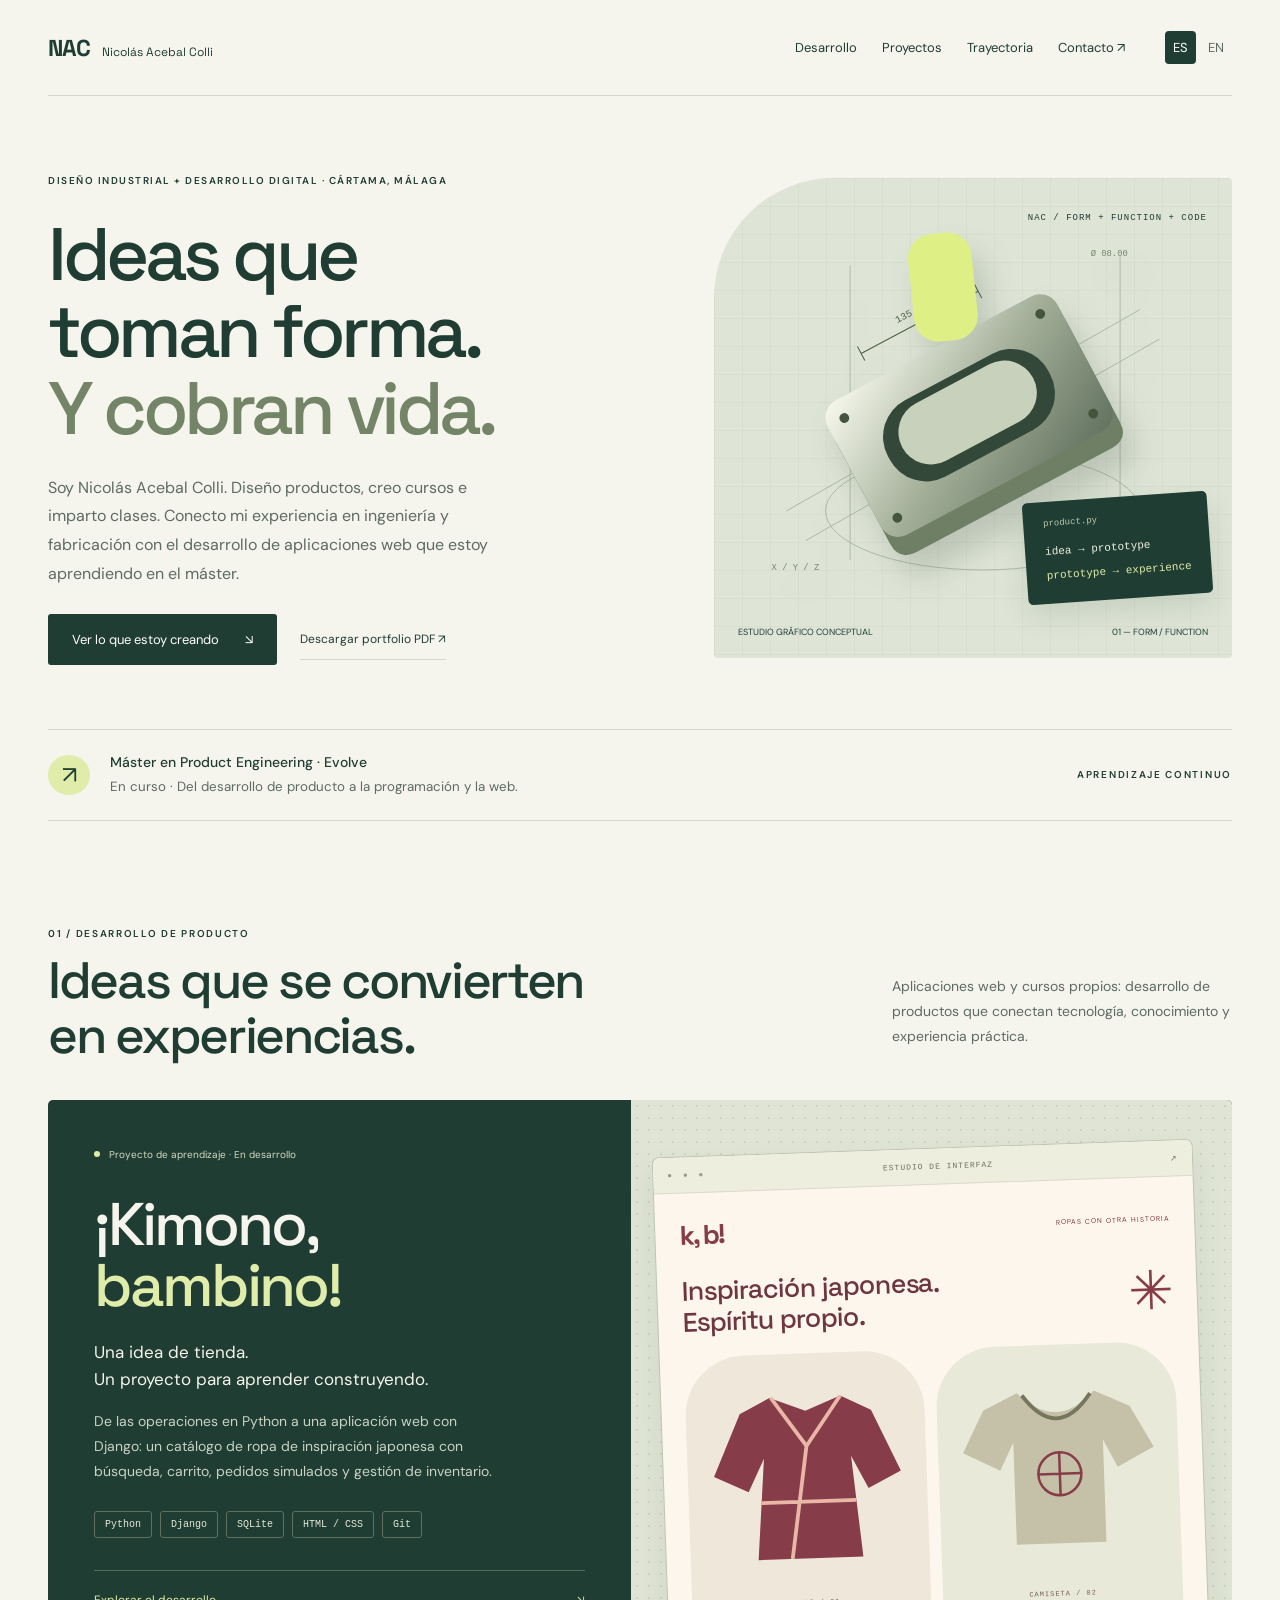
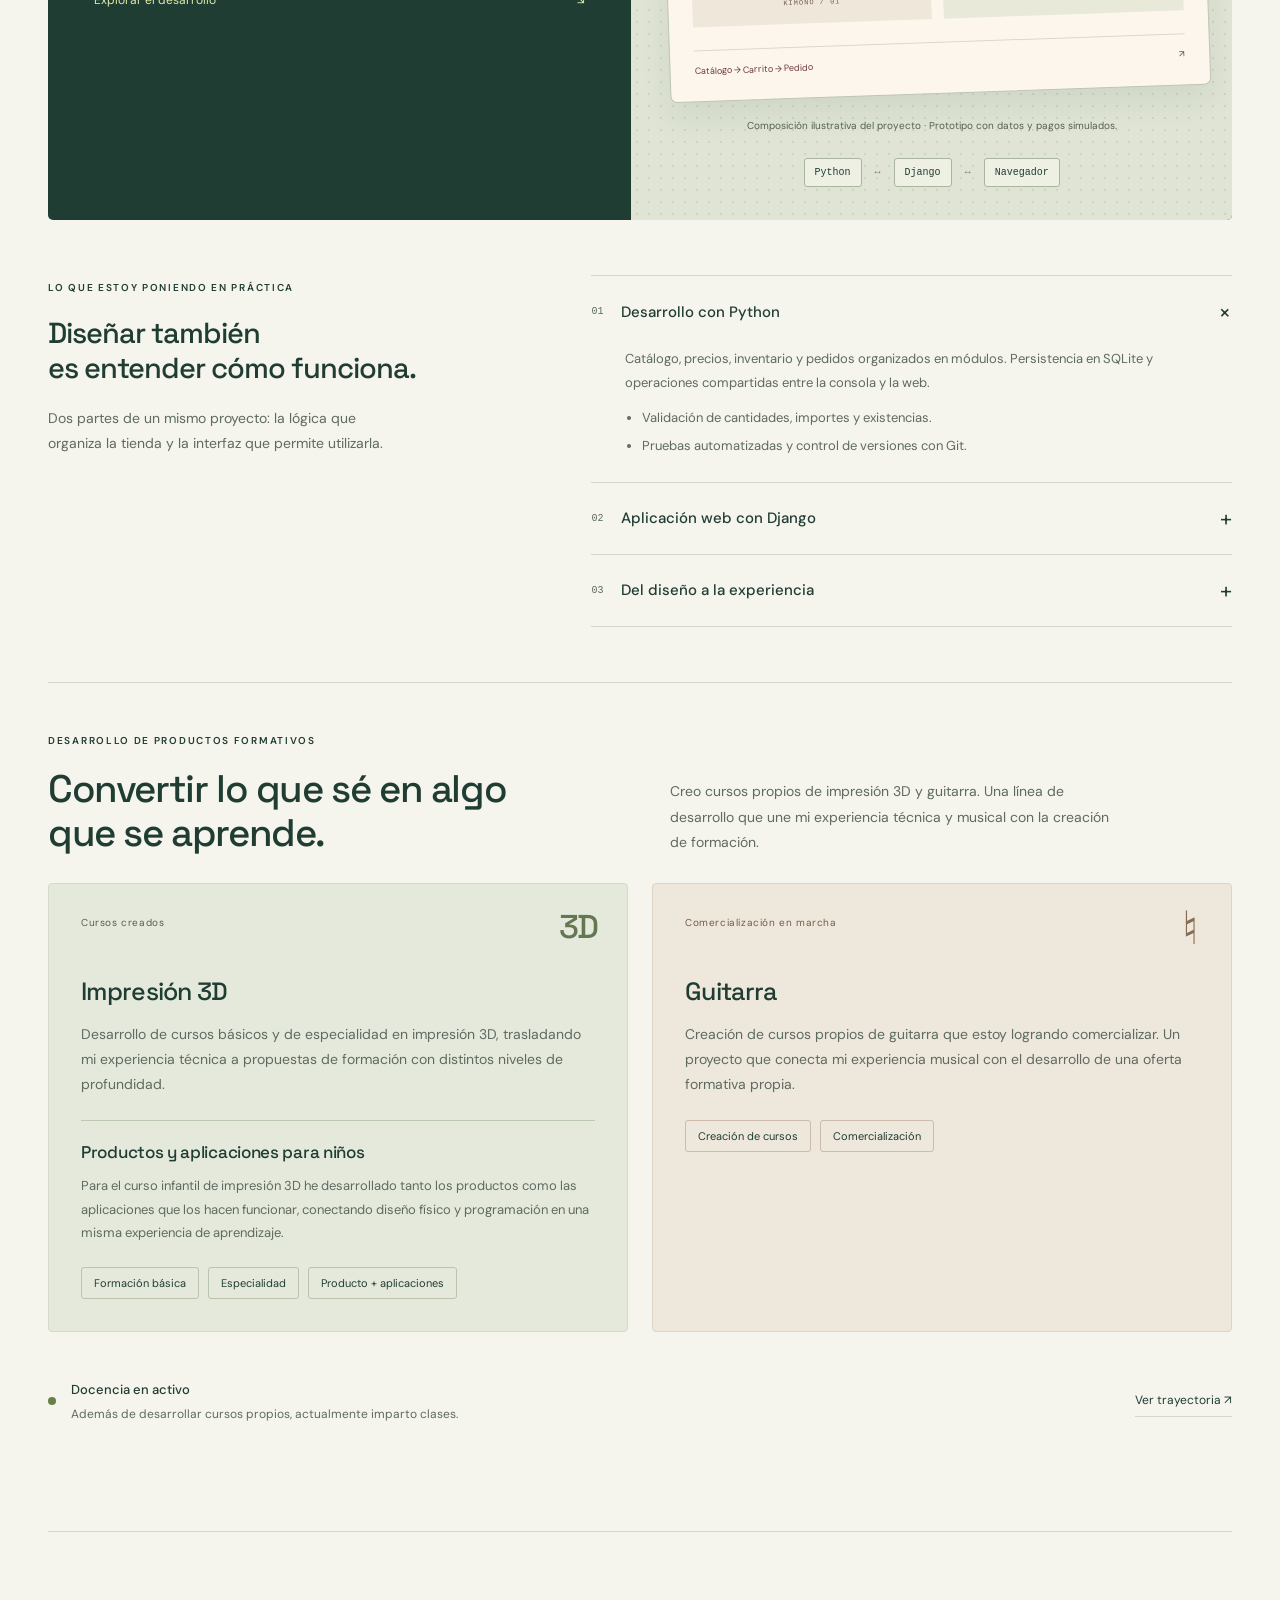
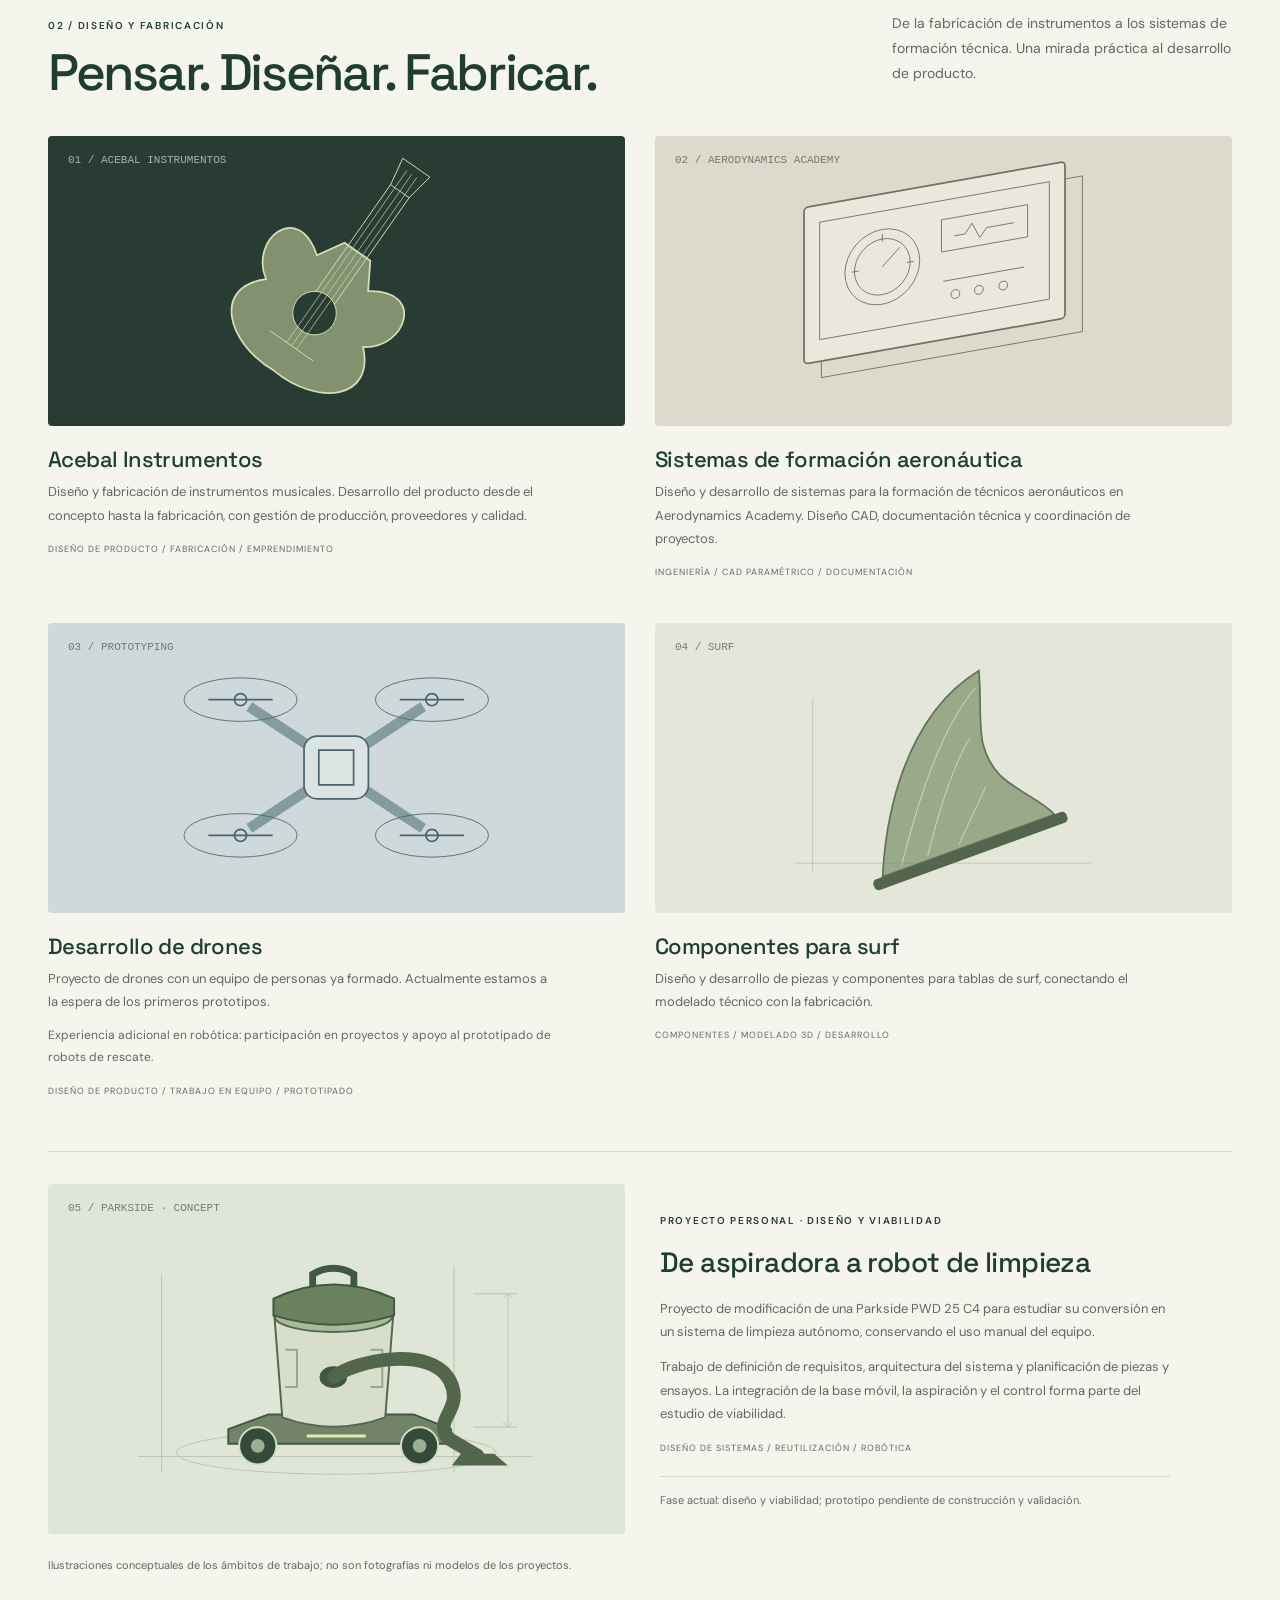
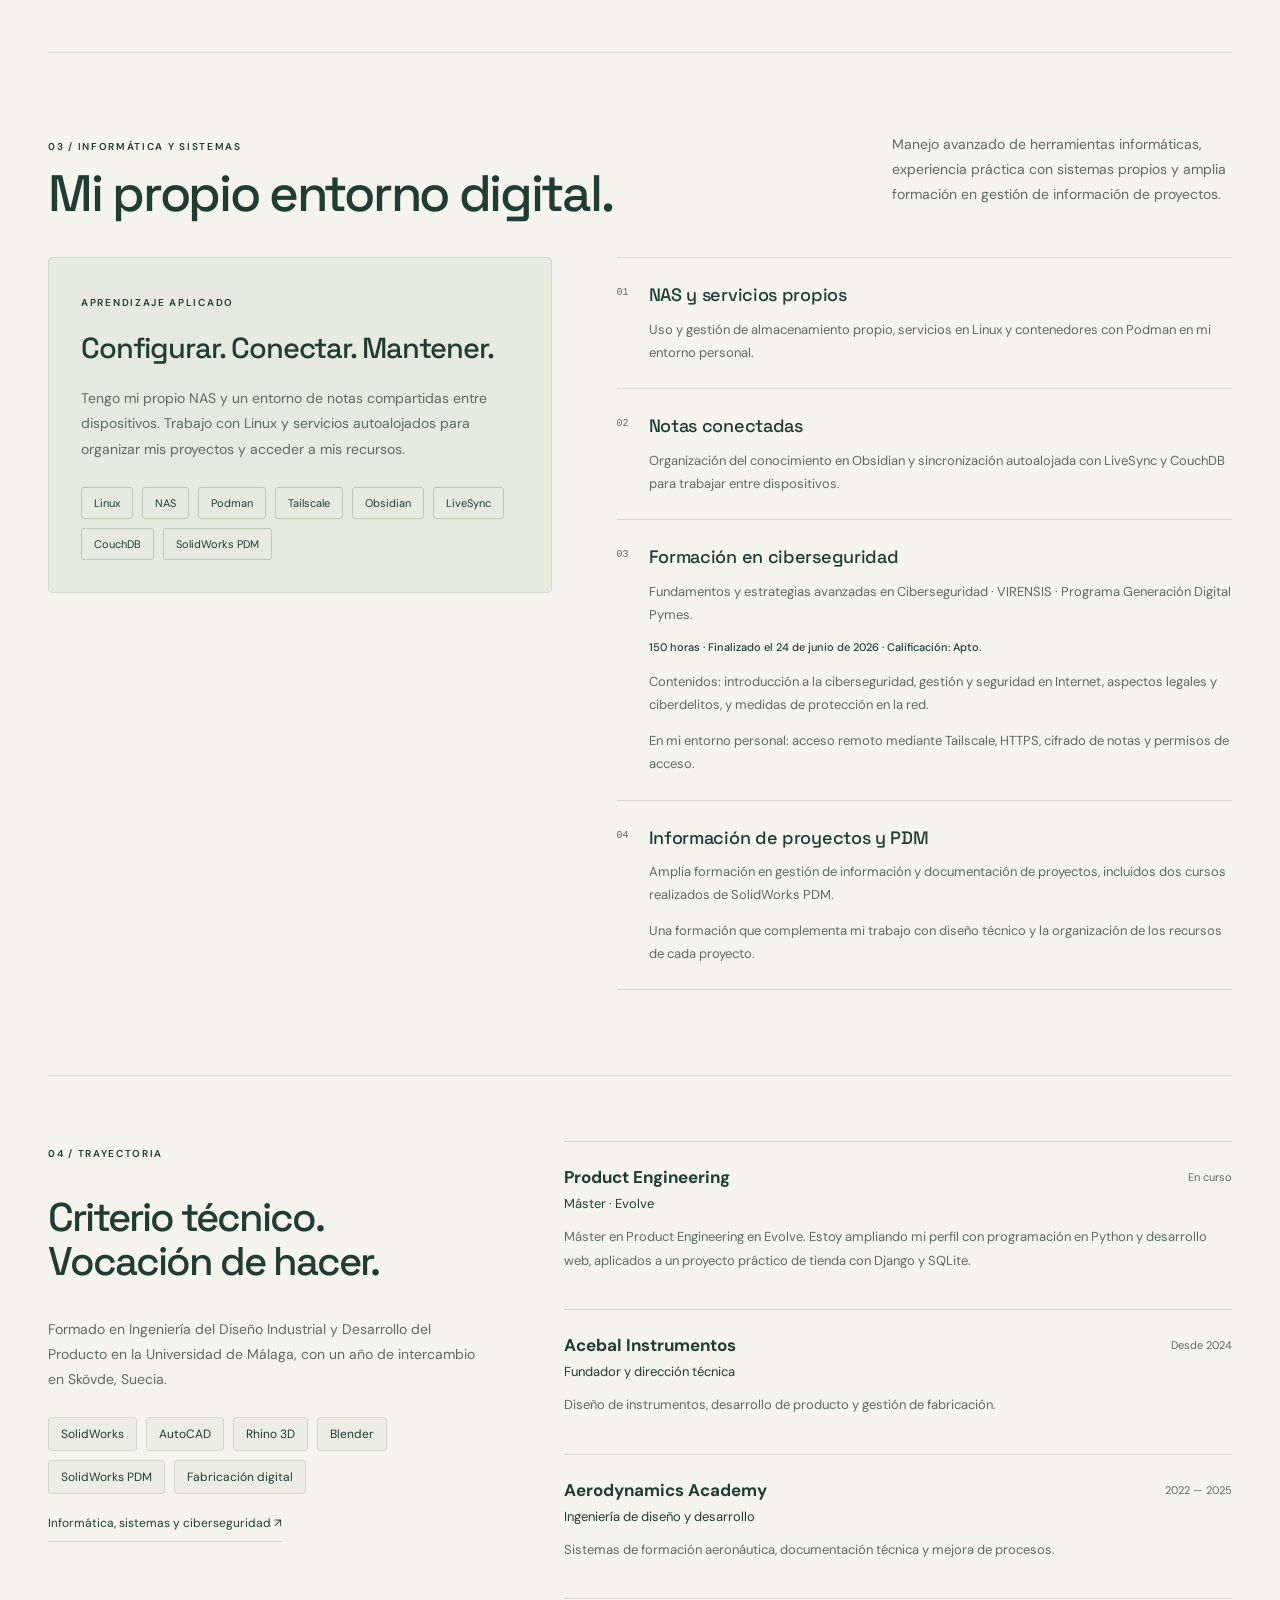
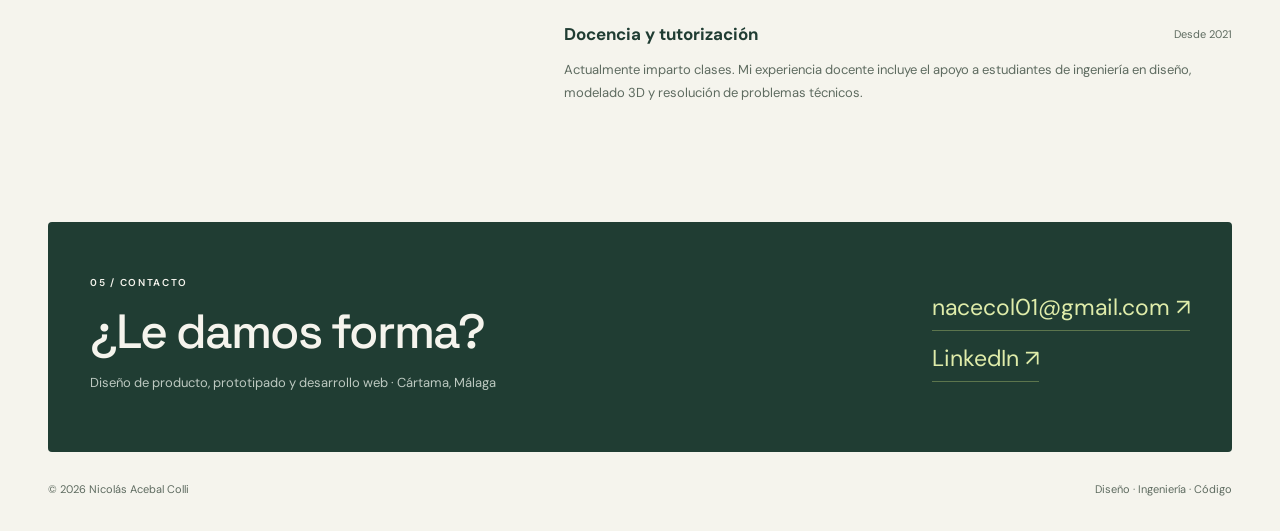
==== commit 783638cd: "Update Site source" ====
--- a/index.html
+++ b/index.html
@@ -55,11 +55,11 @@
 <div class="job"><div class="job-top"><h3>Aerodynamics Academy</h3><time>2022 — 2025</time></div><b data-es="Ingeniería de diseño y desarrollo" data-en="Design & development engineering">Ingeniería de diseño y desarrollo</b><p data-es="Sistemas de formación aeronáutica, documentación técnica y mejora de procesos." data-en="Aeronautical training systems, technical documentation and process improvement.">Sistemas de formación aeronáutica, documentación técnica y mejora de procesos.</p></div>
 <div class="job"><div class="job-top"><h3 data-es="Docencia y tutorización" data-en="Teaching & mentoring">Docencia y tutorización</h3><time data-es="Desde 2021" data-en="Since 2021">Desde 2021</time></div><p data-es="Actualmente imparto clases. Mi experiencia docente incluye el apoyo a estudiantes de ingeniería en diseño, modelado 3D y resolución de problemas técnicos." data-en="I currently teach. My teaching experience includes supporting engineering students in design, 3D modelling and technical problem-solving.">Actualmente imparto clases. Mi experiencia docente incluye el apoyo a estudiantes de ingeniería en diseño, modelado 3D y resolución de problemas técnicos.</p></div>
 </div></section>
-<section class="contact" id="contact"><div><span class="eyebrow" data-es="05 / Contacto" data-en="05 / Contact">05 / Contacto</span><h2 data-es="¿Le damos forma?" data-en="Let's bring it to life.">¿Le damos forma?</h2><p data-es="Diseño de producto, prototipado y desarrollo web · Cártama, Málaga" data-en="Product design, prototyping & web development · Cártama, Málaga">Diseño de producto, prototipado y desarrollo web · Cártama, Málaga</p></div><a href="mailto:nacecol01@gmail.com">nacecol01@gmail.com ↗</a></section>
+<section class="contact" id="contact"><div><span class="eyebrow" data-es="05 / Contacto" data-en="05 / Contact">05 / Contacto</span><h2 data-es="¿Le damos forma?" data-en="Let's bring it to life.">¿Le damos forma?</h2><p data-es="Diseño de producto, prototipado y desarrollo web · Cártama, Málaga" data-en="Product design, prototyping & web development · Cártama, Málaga">Diseño de producto, prototipado y desarrollo web · Cártama, Málaga</p></div><div class="contact-links"><a href="mailto:nacecol01@gmail.com">nacecol01@gmail.com ↗</a><a href="https://www.linkedin.com/in/nicolas-acebal-colli-415466185/" target="_blank" rel="noopener noreferrer">LinkedIn ↗</a></div></section>
 </main><footer><span>© <span id="year"></span> Nicolás Acebal Colli</span><span data-es="Diseño · Ingeniería · Código" data-en="Design · Engineering · Code">Diseño · Ingeniería · Código</span></footer>
 </div><!-- PRINT EDITIONS START --><div class="print-document" data-print-lang="es"><section class="sheet cover" aria-label="Presentación">
 <div class="sheet-top"><span class="wordmark">NAC / Nicolás Acebal Colli</span><span>Presentación</span></div>
-<div class="sheet-body"><p class="kicker">Portfolio profesional · Cártama, Málaga</p><h1>Ideas que<br>toman forma.</h1><h2 class="cover-name">Nicolás Acebal Colli</h2><p class="cover-copy">Ingeniería de diseño industrial y desarrollo de producto.</p><p class="cover-copy">Fundador y responsable técnico de Acebal Instrumentos, con tres años de experiencia en sistemas de formación aeronáutica. Conecto diseño, fabricación y docencia, y amplío mi perfil con desarrollo web en el máster de Product Engineering de Evolve.</p><div class="cover-art"><svg aria-hidden="true" viewBox="0 0 500 440"><defs><linearGradient id="print-metal-es" x2="1" y2="1"><stop stop-color="#f9faef"></stop><stop offset=".5" stop-color="#a3af99"></stop><stop offset="1" stop-color="#61715e"></stop></linearGradient></defs><g fill="none" opacity=".4" stroke="#64755d" stroke-width="1"><path d="M60 330L420 125M80 360L440 155M125 80L125 380M400 70L400 355"></path><ellipse cx="260" cy="330" rx="160" ry="60"></ellipse></g><g transform="translate(245 225) rotate(-28)"><path d="M-115-70L110-70Q130-70 130-50V65Q130 85 110 85H-115Q-135 85-135 65V-50Q-135-70-115-70Z" fill="#6e7f65" transform="translate(0 20)"></path><rect fill="url(#print-metal-es)" height="155" rx="20" width="265" x="-135" y="-70"></rect><rect fill="#334839" height="88" rx="42" width="185" x="-95" y="-37"></rect><rect fill="#c7d1bc" height="66" rx="33" width="151" x="-78" y="-29"></rect><g fill="#43563d"><circle cx="-116" cy="-50" r="5"></circle><circle cx="110" cy="-50" r="5"></circle><circle cx="-116" cy="65" r="5"></circle><circle cx="110" cy="65" r="5"></circle></g><path d="M-70-100H65M-70-108V-92M65-108V-92" fill="none" stroke="#4a5c43"></path><text fill="#4a5c43" font-family="monospace" font-size="10" x="-23" y="-110">135.00</text><rect fill="#deef86" height="110" rx="25" transform="rotate(22)" width="65" x="-45" y="-180"></rect></g><g fill="#77846d" font-family="monospace" font-size="9"><text x="45" y="390">X / Y / Z</text><text x="370" y="70">Ø 08.00</text></g></svg><p class="caption">Estudio gráfico conceptual de forma y función.</p></div><span class="pill">Diseño industrial</span><span class="pill">Fabricación</span><span class="pill">Productos formativos</span><span class="pill">Desarrollo web</span><div class="cover-index"><span>02 / Diseño y fabricación</span><span>03 / Productos formativos</span><span>04 / Desarrollo digital</span><span>05 / Sistemas y proyectos en marcha</span><span>06 / Trayectoria y contacto</span></div><p class="contact-line"><a href="mailto:nacecol01@gmail.com">nacecol01@gmail.com</a> · Cártama, Málaga</p></div>
+<div class="sheet-body"><p class="kicker">Portfolio profesional · Cártama, Málaga</p><h1>Ideas que<br>toman forma.</h1><h2 class="cover-name">Nicolás Acebal Colli</h2><p class="cover-copy">Ingeniería de diseño industrial y desarrollo de producto.</p><p class="cover-copy">Fundador y responsable técnico de Acebal Instrumentos, con tres años de experiencia en sistemas de formación aeronáutica. Conecto diseño, fabricación y docencia, y amplío mi perfil con desarrollo web en el máster de Product Engineering de Evolve.</p><div class="cover-art"><svg aria-hidden="true" viewBox="0 0 500 440"><defs><linearGradient id="print-metal-es" x2="1" y2="1"><stop stop-color="#f9faef"></stop><stop offset=".5" stop-color="#a3af99"></stop><stop offset="1" stop-color="#61715e"></stop></linearGradient></defs><g fill="none" opacity=".4" stroke="#64755d" stroke-width="1"><path d="M60 330L420 125M80 360L440 155M125 80L125 380M400 70L400 355"></path><ellipse cx="260" cy="330" rx="160" ry="60"></ellipse></g><g transform="translate(245 225) rotate(-28)"><path d="M-115-70L110-70Q130-70 130-50V65Q130 85 110 85H-115Q-135 85-135 65V-50Q-135-70-115-70Z" fill="#6e7f65" transform="translate(0 20)"></path><rect fill="url(#print-metal-es)" height="155" rx="20" width="265" x="-135" y="-70"></rect><rect fill="#334839" height="88" rx="42" width="185" x="-95" y="-37"></rect><rect fill="#c7d1bc" height="66" rx="33" width="151" x="-78" y="-29"></rect><g fill="#43563d"><circle cx="-116" cy="-50" r="5"></circle><circle cx="110" cy="-50" r="5"></circle><circle cx="-116" cy="65" r="5"></circle><circle cx="110" cy="65" r="5"></circle></g><path d="M-70-100H65M-70-108V-92M65-108V-92" fill="none" stroke="#4a5c43"></path><text fill="#4a5c43" font-family="monospace" font-size="10" x="-23" y="-110">135.00</text><rect fill="#deef86" height="110" rx="25" transform="rotate(22)" width="65" x="-45" y="-180"></rect></g><g fill="#77846d" font-family="monospace" font-size="9"><text x="45" y="390">X / Y / Z</text><text x="370" y="70">Ø 08.00</text></g></svg><p class="caption">Estudio gráfico conceptual de forma y función.</p></div><span class="pill">Diseño industrial</span><span class="pill">Fabricación</span><span class="pill">Productos formativos</span><span class="pill">Desarrollo web</span><div class="cover-index"><span>02 / Diseño y fabricación</span><span>03 / Productos formativos</span><span>04 / Desarrollo digital</span><span>05 / Sistemas y proyectos en marcha</span><span>06 / Trayectoria y contacto</span></div><p class="contact-line"><a href="mailto:nacecol01@gmail.com">nacecol01@gmail.com</a> · <a href="https://www.linkedin.com/in/nicolas-acebal-colli-415466185/">LinkedIn</a> · Cártama, Málaga</p></div>
 <div class="sheet-footer"><span>Diseño · Ingeniería · Desarrollo</span><span>01 / 06</span></div></section><section class="sheet " aria-label="Diseño y fabricación">
 <div class="sheet-top"><span class="wordmark">NAC / Nicolás Acebal Colli</span><span>Diseño y fabricación</span></div>
 <div class="sheet-body"><p class="kicker">01 / Diseño y fabricación</p><h2>Del diseño a la fabricación.</h2><p class="intro">Experiencia profesional en producto, ingeniería y documentación técnica.</p><article class="case"><figure><div class="figure-art dark"><svg aria-hidden="true" viewBox="0 0 500 300"><g fill="none" stroke="#d6deb8" transform="translate(240 165) rotate(35)"><path d="M-36-30C-90-70-110 0-68 26C-114 68-64 112 0 107C64 112 114 68 68 26C110 0 90-70 36-30L18-60H-18Z" fill="#829270" stroke-width="2"></path><circle cy="26" fill="#283c34" r="25"></circle><path d="M-13 5V-145H13V5M-13-145L-19-178H19L13-145M-30 72H30"></path><path d="M-7 72V-169M0 72V-169M7 72V-169" stroke-width=".7"></path></g><path d="M75 240H425M90 70V255" opacity=".2"></path></svg></div><figcaption class="caption">Ilustración conceptual; no es una fotografía del proyecto.</figcaption></figure><div><p class="eyebrow">Fundador y dirección técnica · Desde 2024</p><h3>Acebal Instrumentos</h3><p class="">Diseño y fabricación de instrumentos musicales. Desarrollo desde el concepto hasta la fabricación, con gestión de producción, proveedores y calidad.</p><p class="outcome">Resultado: instrumentos musicales diseñados y fabricados dentro de un proyecto de emprendimiento propio.</p></div></article><article class="case"><figure><div class="figure-art sand"><svg aria-hidden="true" fill="none" stroke="#6e7160" viewBox="0 0 500 300"><g transform="translate(90 65) skewY(-10)"><rect fill="#eae7dc" height="180" rx="5" stroke-width="2" width="300"></rect><rect height="135" width="264" x="18" y="20"></rect><circle cx="90" cy="84" r="43"></circle><circle cx="90" cy="84" r="32"></circle><path d="M90 84L110 65M90 46V55M55 84H63M118 84H126"></path><rect height="37" width="99" x="158" y="42"></rect><path d="M173 63H185L193 52L202 70L210 60H241M160 113H253"></path><circle cx="174" cy="130" r="5"></circle><circle cx="201" cy="130" r="5"></circle><circle cx="229" cy="130" r="5"></circle><path d="M20 180V199H320V20H300"></path></g></svg></div><figcaption class="caption">Ilustración conceptual; no es una fotografía del proyecto.</figcaption></figure><div><p class="eyebrow">Ingeniería de diseño y desarrollo · 2022–2025</p><h3>Aerodynamics Academy</h3><p class="">Desarrollo de sistemas para la formación de técnicos aeronáuticos: diseño CAD, documentación técnica y coordinación de proyectos.</p><p class="outcome">Aportación: diseño técnico y documentación de sistemas orientados a la formación aeronáutica.</p></div></article><article class="case"><figure><div class="figure-art "><svg aria-hidden="true" viewBox="0 0 500 300"><g transform="translate(250 160) rotate(-20)"><path d="M-105 85C-80 25-20-80 80-100C65-45 44-20 62 22C75 47 97 65 105 85Z" fill="#99a989" stroke="#63745b" stroke-width="2"></path><path d="M-80 80C-40 22 13-51 70-83M-48 80C-20 38 16-9 44-31M-10 80L42 28" fill="none" stroke="#cfd9bd"></path><rect fill="#53664d" height="13" rx="5" width="236" x="-118" y="85"></rect></g><g opacity=".3" stroke="#64755d"><path d="M80 260H420M100 70V270" fill="none"></path></g></svg></div><figcaption class="caption">Ilustración conceptual; no es una fotografía del proyecto.</figcaption></figure><div><p class="eyebrow">Diseño de producto · Modelado 3D</p><h3>Componentes para surf</h3><p class="">Diseño y desarrollo de piezas para tablas de surf, conectando el modelado técnico con la fabricación.</p><p class="outcome">Aportación: desarrollo de componentes y trabajo de modelado aplicado al producto.</p></div></article></div>
@@ -88,10 +88,10 @@
 </svg></div><h4>Robot de limpieza</h4><p class="">Estudio de conversión de una Parkside PWD 25 C4 en un sistema autónomo. Fase de diseño y viabilidad.</p></article></div><p class="caption">Esquemas conceptuales; no representan prototipos construidos.</p></div></div>
 <div class="sheet-footer"><span>Diseño · Ingeniería · Desarrollo</span><span>05 / 06</span></div></section><section class="sheet " aria-label="Trayectoria y contacto">
 <div class="sheet-top"><span class="wordmark">NAC / Nicolás Acebal Colli</span><span>Trayectoria y contacto</span></div>
-<div class="sheet-body"><p class="kicker">05 / Trayectoria y contacto</p><h2>Criterio técnico. Vocación de hacer.</h2><div class="timeline"><article class="timeline-item"><p class="date">Desde 2024</p><div><h3>Acebal Instrumentos</h3><p class="">Fundador y dirección técnica: diseño de instrumentos, desarrollo de producto y gestión de fabricación.</p></div></article><article class="timeline-item"><p class="date">2022–2025</p><div><h3>Aerodynamics Academy</h3><p class="">Ingeniería de diseño y desarrollo de sistemas de formación aeronáutica, documentación y coordinación.</p></div></article><article class="timeline-item"><p class="date">Desde 2021</p><div><h3>Docencia y tutorización</h3><p class="">Actividad docente actual y apoyo en diseño, modelado 3D y resolución de problemas técnicos.</p></div></article></div><div class="education"><h3>Formación</h3><p class="">Ingeniería del Diseño Industrial y Desarrollo del Producto · Universidad de Málaga. Un año de intercambio en Skövde, Suecia.</p><p class="">Máster en Product Engineering · Evolve · En curso.</p><p class="">Formación complementaria: ciberseguridad (150 h, VIRENSIS) y dos cursos de SolidWorks PDM.</p></div><div style="margin-top:5mm"><span class="pill">SolidWorks</span><span class="pill">AutoCAD</span><span class="pill">Rhino 3D</span><span class="pill">Blender</span><span class="pill">SolidWorks PDM</span><span class="pill">Python</span><span class="pill">Django</span><span class="pill">Git</span></div><div class="closing"><h3>¿Le damos forma?</h3><p class="">Escríbeme para hablar de un proyecto, una colaboración o una oportunidad profesional.</p><p><a href="mailto:nacecol01@gmail.com">nacecol01@gmail.com</a></p><p>Cártama, Málaga</p><p class="url"><a href="https://nicolas-acebal-colli.gardenpond8.chatgpt.site/">nicolas-acebal-colli.gardenpond8.chatgpt.site</a></p><p class="caption">Portfolio web: acceso sujeto a los permisos del sitio.</p></div></div>
+<div class="sheet-body"><p class="kicker">05 / Trayectoria y contacto</p><h2>Criterio técnico. Vocación de hacer.</h2><div class="timeline"><article class="timeline-item"><p class="date">Desde 2024</p><div><h3>Acebal Instrumentos</h3><p class="">Fundador y dirección técnica: diseño de instrumentos, desarrollo de producto y gestión de fabricación.</p></div></article><article class="timeline-item"><p class="date">2022–2025</p><div><h3>Aerodynamics Academy</h3><p class="">Ingeniería de diseño y desarrollo de sistemas de formación aeronáutica, documentación y coordinación.</p></div></article><article class="timeline-item"><p class="date">Desde 2021</p><div><h3>Docencia y tutorización</h3><p class="">Actividad docente actual y apoyo en diseño, modelado 3D y resolución de problemas técnicos.</p></div></article></div><div class="education"><h3>Formación</h3><p class="">Ingeniería del Diseño Industrial y Desarrollo del Producto · Universidad de Málaga. Un año de intercambio en Skövde, Suecia.</p><p class="">Máster en Product Engineering · Evolve · En curso.</p><p class="">Formación complementaria: ciberseguridad (150 h, VIRENSIS) y dos cursos de SolidWorks PDM.</p></div><div style="margin-top:5mm"><span class="pill">SolidWorks</span><span class="pill">AutoCAD</span><span class="pill">Rhino 3D</span><span class="pill">Blender</span><span class="pill">SolidWorks PDM</span><span class="pill">Python</span><span class="pill">Django</span><span class="pill">Git</span></div><div class="closing"><h3>¿Le damos forma?</h3><p class="">Escríbeme para hablar de un proyecto, una colaboración o una oportunidad profesional.</p><p><a href="mailto:nacecol01@gmail.com">nacecol01@gmail.com</a></p><p><a href="https://www.linkedin.com/in/nicolas-acebal-colli-415466185/">LinkedIn · Nicolás Acebal Colli</a></p><p>Cártama, Málaga</p><p class="url"><a href="https://nicolas-acebal-colli.gardenpond8.chatgpt.site/">nicolas-acebal-colli.gardenpond8.chatgpt.site</a></p><p class="caption">Portfolio web: acceso sujeto a los permisos del sitio.</p></div></div>
 <div class="sheet-footer"><span>Diseño · Ingeniería · Desarrollo</span><span>06 / 06</span></div></section></div><div class="print-document" data-print-lang="en"><section class="sheet cover" aria-label="Introduction">
 <div class="sheet-top"><span class="wordmark">NAC / Nicolás Acebal Colli</span><span>Introduction</span></div>
-<div class="sheet-body"><p class="kicker">Professional portfolio · Cártama, Málaga</p><h1>Ideas that<br>take shape.</h1><h2 class="cover-name">Nicolás Acebal Colli</h2><p class="cover-copy">Industrial design engineering and product development.</p><p class="cover-copy">Founder and technical lead at Acebal Instrumentos, with three years of experience in aeronautical training systems. I connect design, manufacturing and teaching, and am expanding into web development through my Product Engineering master’s studies at Evolve.</p><div class="cover-art"><svg aria-hidden="true" viewBox="0 0 500 440"><defs><linearGradient id="print-metal-en" x2="1" y2="1"><stop stop-color="#f9faef"></stop><stop offset=".5" stop-color="#a3af99"></stop><stop offset="1" stop-color="#61715e"></stop></linearGradient></defs><g fill="none" opacity=".4" stroke="#64755d" stroke-width="1"><path d="M60 330L420 125M80 360L440 155M125 80L125 380M400 70L400 355"></path><ellipse cx="260" cy="330" rx="160" ry="60"></ellipse></g><g transform="translate(245 225) rotate(-28)"><path d="M-115-70L110-70Q130-70 130-50V65Q130 85 110 85H-115Q-135 85-135 65V-50Q-135-70-115-70Z" fill="#6e7f65" transform="translate(0 20)"></path><rect fill="url(#print-metal-en)" height="155" rx="20" width="265" x="-135" y="-70"></rect><rect fill="#334839" height="88" rx="42" width="185" x="-95" y="-37"></rect><rect fill="#c7d1bc" height="66" rx="33" width="151" x="-78" y="-29"></rect><g fill="#43563d"><circle cx="-116" cy="-50" r="5"></circle><circle cx="110" cy="-50" r="5"></circle><circle cx="-116" cy="65" r="5"></circle><circle cx="110" cy="65" r="5"></circle></g><path d="M-70-100H65M-70-108V-92M65-108V-92" fill="none" stroke="#4a5c43"></path><text fill="#4a5c43" font-family="monospace" font-size="10" x="-23" y="-110">135.00</text><rect fill="#deef86" height="110" rx="25" transform="rotate(22)" width="65" x="-45" y="-180"></rect></g><g fill="#77846d" font-family="monospace" font-size="9"><text x="45" y="390">X / Y / Z</text><text x="370" y="70">Ø 08.00</text></g></svg><p class="caption">Conceptual graphic study of form and function.</p></div><span class="pill">Industrial design</span><span class="pill">Manufacturing</span><span class="pill">Educational products</span><span class="pill">Web development</span><div class="cover-index"><span>02 / Design &amp; manufacturing</span><span>03 / Educational products</span><span>04 / Digital development</span><span>05 / Systems &amp; ongoing projects</span><span>06 / Background &amp; contact</span></div><p class="contact-line"><a href="mailto:nacecol01@gmail.com">nacecol01@gmail.com</a> · Cártama, Málaga</p></div>
+<div class="sheet-body"><p class="kicker">Professional portfolio · Cártama, Málaga</p><h1>Ideas that<br>take shape.</h1><h2 class="cover-name">Nicolás Acebal Colli</h2><p class="cover-copy">Industrial design engineering and product development.</p><p class="cover-copy">Founder and technical lead at Acebal Instrumentos, with three years of experience in aeronautical training systems. I connect design, manufacturing and teaching, and am expanding into web development through my Product Engineering master’s studies at Evolve.</p><div class="cover-art"><svg aria-hidden="true" viewBox="0 0 500 440"><defs><linearGradient id="print-metal-en" x2="1" y2="1"><stop stop-color="#f9faef"></stop><stop offset=".5" stop-color="#a3af99"></stop><stop offset="1" stop-color="#61715e"></stop></linearGradient></defs><g fill="none" opacity=".4" stroke="#64755d" stroke-width="1"><path d="M60 330L420 125M80 360L440 155M125 80L125 380M400 70L400 355"></path><ellipse cx="260" cy="330" rx="160" ry="60"></ellipse></g><g transform="translate(245 225) rotate(-28)"><path d="M-115-70L110-70Q130-70 130-50V65Q130 85 110 85H-115Q-135 85-135 65V-50Q-135-70-115-70Z" fill="#6e7f65" transform="translate(0 20)"></path><rect fill="url(#print-metal-en)" height="155" rx="20" width="265" x="-135" y="-70"></rect><rect fill="#334839" height="88" rx="42" width="185" x="-95" y="-37"></rect><rect fill="#c7d1bc" height="66" rx="33" width="151" x="-78" y="-29"></rect><g fill="#43563d"><circle cx="-116" cy="-50" r="5"></circle><circle cx="110" cy="-50" r="5"></circle><circle cx="-116" cy="65" r="5"></circle><circle cx="110" cy="65" r="5"></circle></g><path d="M-70-100H65M-70-108V-92M65-108V-92" fill="none" stroke="#4a5c43"></path><text fill="#4a5c43" font-family="monospace" font-size="10" x="-23" y="-110">135.00</text><rect fill="#deef86" height="110" rx="25" transform="rotate(22)" width="65" x="-45" y="-180"></rect></g><g fill="#77846d" font-family="monospace" font-size="9"><text x="45" y="390">X / Y / Z</text><text x="370" y="70">Ø 08.00</text></g></svg><p class="caption">Conceptual graphic study of form and function.</p></div><span class="pill">Industrial design</span><span class="pill">Manufacturing</span><span class="pill">Educational products</span><span class="pill">Web development</span><div class="cover-index"><span>02 / Design &amp; manufacturing</span><span>03 / Educational products</span><span>04 / Digital development</span><span>05 / Systems &amp; ongoing projects</span><span>06 / Background &amp; contact</span></div><p class="contact-line"><a href="mailto:nacecol01@gmail.com">nacecol01@gmail.com</a> · <a href="https://www.linkedin.com/in/nicolas-acebal-colli-415466185/">LinkedIn</a> · Cártama, Málaga</p></div>
 <div class="sheet-footer"><span>Design · Engineering · Development</span><span>01 / 06</span></div></section><section class="sheet " aria-label="Design &amp; manufacturing">
 <div class="sheet-top"><span class="wordmark">NAC / Nicolás Acebal Colli</span><span>Design &amp; manufacturing</span></div>
 <div class="sheet-body"><p class="kicker">01 / Design &amp; manufacturing</p><h2>From design to manufacture.</h2><p class="intro">Professional experience in products, engineering and technical documentation.</p><article class="case"><figure><div class="figure-art dark"><svg aria-hidden="true" viewBox="0 0 500 300"><g fill="none" stroke="#d6deb8" transform="translate(240 165) rotate(35)"><path d="M-36-30C-90-70-110 0-68 26C-114 68-64 112 0 107C64 112 114 68 68 26C110 0 90-70 36-30L18-60H-18Z" fill="#829270" stroke-width="2"></path><circle cy="26" fill="#283c34" r="25"></circle><path d="M-13 5V-145H13V5M-13-145L-19-178H19L13-145M-30 72H30"></path><path d="M-7 72V-169M0 72V-169M7 72V-169" stroke-width=".7"></path></g><path d="M75 240H425M90 70V255" opacity=".2"></path></svg></div><figcaption class="caption">Concept illustration; not a photograph of the project.</figcaption></figure><div><p class="eyebrow">Founder &amp; technical lead · Since 2024</p><h3>Acebal Instrumentos</h3><p class="">Design and manufacture of musical instruments. Development from concept through manufacturing, including production, suppliers and quality management.</p><p class="outcome">Outcome: musical instruments designed and manufactured through my own venture.</p></div></article><article class="case"><figure><div class="figure-art sand"><svg aria-hidden="true" fill="none" stroke="#6e7160" viewBox="0 0 500 300"><g transform="translate(90 65) skewY(-10)"><rect fill="#eae7dc" height="180" rx="5" stroke-width="2" width="300"></rect><rect height="135" width="264" x="18" y="20"></rect><circle cx="90" cy="84" r="43"></circle><circle cx="90" cy="84" r="32"></circle><path d="M90 84L110 65M90 46V55M55 84H63M118 84H126"></path><rect height="37" width="99" x="158" y="42"></rect><path d="M173 63H185L193 52L202 70L210 60H241M160 113H253"></path><circle cx="174" cy="130" r="5"></circle><circle cx="201" cy="130" r="5"></circle><circle cx="229" cy="130" r="5"></circle><path d="M20 180V199H320V20H300"></path></g></svg></div><figcaption class="caption">Concept illustration; not a photograph of the project.</figcaption></figure><div><p class="eyebrow">Design &amp; development engineering · 2022–2025</p><h3>Aerodynamics Academy</h3><p class="">Development of systems for aeronautical technician training: CAD design, technical documentation and project coordination.</p><p class="outcome">Contribution: technical design and system documentation for aeronautical training.</p></div></article><article class="case"><figure><div class="figure-art "><svg aria-hidden="true" viewBox="0 0 500 300"><g transform="translate(250 160) rotate(-20)"><path d="M-105 85C-80 25-20-80 80-100C65-45 44-20 62 22C75 47 97 65 105 85Z" fill="#99a989" stroke="#63745b" stroke-width="2"></path><path d="M-80 80C-40 22 13-51 70-83M-48 80C-20 38 16-9 44-31M-10 80L42 28" fill="none" stroke="#cfd9bd"></path><rect fill="#53664d" height="13" rx="5" width="236" x="-118" y="85"></rect></g><g opacity=".3" stroke="#64755d"><path d="M80 260H420M100 70V270" fill="none"></path></g></svg></div><figcaption class="caption">Concept illustration; not a photograph of the project.</figcaption></figure><div><p class="eyebrow">Product design · 3D modelling</p><h3>Surf components</h3><p class="">Design and development of surfboard parts, connecting technical modelling with manufacturing.</p><p class="outcome">Contribution: component development and product-focused modelling.</p></div></article></div>
@@ -120,5 +120,5 @@
 </svg></div><h4>Cleaning robot</h4><p class="">Exploring the conversion of a Parkside PWD 25 C4 into an autonomous system. Design and feasibility stage.</p></article></div><p class="caption">Concept diagrams; they do not depict built prototypes.</p></div></div>
 <div class="sheet-footer"><span>Design · Engineering · Development</span><span>05 / 06</span></div></section><section class="sheet " aria-label="Background &amp; contact">
 <div class="sheet-top"><span class="wordmark">NAC / Nicolás Acebal Colli</span><span>Background &amp; contact</span></div>
-<div class="sheet-body"><p class="kicker">05 / Background &amp; contact</p><h2>Engineering thinking. A drive to make.</h2><div class="timeline"><article class="timeline-item"><p class="date">Since 2024</p><div><h3>Acebal Instrumentos</h3><p class="">Founder and technical lead: instrument design, product development and manufacturing management.</p></div></article><article class="timeline-item"><p class="date">2022–2025</p><div><h3>Aerodynamics Academy</h3><p class="">Design and development engineering for aeronautical training systems, documentation and coordination.</p></div></article><article class="timeline-item"><p class="date">Since 2021</p><div><h3>Teaching &amp; mentoring</h3><p class="">Current teaching activity and support with design, 3D modelling and technical problem-solving.</p></div></article></div><div class="education"><h3>Education</h3><p class="">Industrial Design Engineering and Product Development · University of Málaga. One exchange year in Skövde, Sweden.</p><p class="">Master’s studies in Product Engineering · Evolve · In progress.</p><p class="">Additional training: cybersecurity (150 h, VIRENSIS) and two SolidWorks PDM courses.</p></div><div style="margin-top:5mm"><span class="pill">SolidWorks</span><span class="pill">AutoCAD</span><span class="pill">Rhino 3D</span><span class="pill">Blender</span><span class="pill">SolidWorks PDM</span><span class="pill">Python</span><span class="pill">Django</span><span class="pill">Git</span></div><div class="closing"><h3>Let’s bring it to life.</h3><p class="">Get in touch to discuss a project, a collaboration or a professional opportunity.</p><p><a href="mailto:nacecol01@gmail.com">nacecol01@gmail.com</a></p><p>Cártama, Málaga</p><p class="url"><a href="https://nicolas-acebal-colli.gardenpond8.chatgpt.site/">nicolas-acebal-colli.gardenpond8.chatgpt.site</a></p><p class="caption">Web portfolio: access depends on the site’s sharing permissions.</p></div></div>
+<div class="sheet-body"><p class="kicker">05 / Background &amp; contact</p><h2>Engineering thinking. A drive to make.</h2><div class="timeline"><article class="timeline-item"><p class="date">Since 2024</p><div><h3>Acebal Instrumentos</h3><p class="">Founder and technical lead: instrument design, product development and manufacturing management.</p></div></article><article class="timeline-item"><p class="date">2022–2025</p><div><h3>Aerodynamics Academy</h3><p class="">Design and development engineering for aeronautical training systems, documentation and coordination.</p></div></article><article class="timeline-item"><p class="date">Since 2021</p><div><h3>Teaching &amp; mentoring</h3><p class="">Current teaching activity and support with design, 3D modelling and technical problem-solving.</p></div></article></div><div class="education"><h3>Education</h3><p class="">Industrial Design Engineering and Product Development · University of Málaga. One exchange year in Skövde, Sweden.</p><p class="">Master’s studies in Product Engineering · Evolve · In progress.</p><p class="">Additional training: cybersecurity (150 h, VIRENSIS) and two SolidWorks PDM courses.</p></div><div style="margin-top:5mm"><span class="pill">SolidWorks</span><span class="pill">AutoCAD</span><span class="pill">Rhino 3D</span><span class="pill">Blender</span><span class="pill">SolidWorks PDM</span><span class="pill">Python</span><span class="pill">Django</span><span class="pill">Git</span></div><div class="closing"><h3>Let’s bring it to life.</h3><p class="">Get in touch to discuss a project, a collaboration or a professional opportunity.</p><p><a href="mailto:nacecol01@gmail.com">nacecol01@gmail.com</a></p><p><a href="https://www.linkedin.com/in/nicolas-acebal-colli-415466185/">LinkedIn · Nicolás Acebal Colli</a></p><p>Cártama, Málaga</p><p class="url"><a href="https://nicolas-acebal-colli.gardenpond8.chatgpt.site/">nicolas-acebal-colli.gardenpond8.chatgpt.site</a></p><p class="caption">Web portfolio: access depends on the site’s sharing permissions.</p></div></div>
 <div class="sheet-footer"><span>Design · Engineering · Development</span><span>06 / 06</span></div></section></div><!-- PRINT EDITIONS END --><script src="app.js"></script></body></html>
--- a/refinements.css
+++ b/refinements.css
@@ -69,3 +69,5 @@
 @media(max-width:380px){.wrap{width:calc(100% - 32px)}nav{gap:12px;font-size:10px}.langs button{font-size:10px;padding:5px}.logo span{font-size:10px}.hero h1{font-size:43px}.hero-art{height:300px}.art-tag{font-size:8px}.art-caption{font-size:7px}.web-story{padding:25px}.web-story h3{font-size:51px}.web-visual{padding:30px 20px 24px}.shop-study{padding:18px}.shop-title{font-size:24px}.shop-flower{font-size:42px}.browser-bar{font-size:7px}.contact a{font-size:16px}.section-head h2{font-size:36px}}
 @media(prefers-reduced-motion:reduce){*,*::before,*::after{scroll-behavior:auto!important;transition:none!important}}
 @media print{@page{margin:15mm}body{background:white;color:#172c24;font-size:10pt}.wrap{width:100%}header{min-height:0;height:auto;padding:0 0 12px}.logo span{display:inline}nav,.hero-art,.hero-actions,.web-visual,.project-art,.skip-link,.feature-link{display:none!important}.hero{display:block;padding:20px 0}.hero h1{font-size:35pt;letter-spacing:-2px;margin:15px 0}.intro{max-width:none;font-size:10pt!important;line-height:1.5}.study{padding:12px 0}.study .eyebrow{display:none}.section-head h2{font-size:24pt}.section-head p{max-width:none}section,#projects,.experience{padding-top:25px;margin-top:20px}.section-head{margin-bottom:15px}.web-feature{display:block;background:white;color:#172c24;border:1px solid #ccc}.web-story{padding:20px}.web-story h3{font-size:28pt;margin:12px 0;letter-spacing:-1px}.web-story h3 br{display:none}.web-story h3 em{color:#172c24}.web-story p,.web-story .web-lead,.status,.tech-list span{color:#172c24;max-width:none}.tech-list{margin-top:10px}.tech-list span{border-color:#ccc}.learning{grid-template-columns:1fr;gap:10px;padding-top:20px}.learning-intro h3{font-size:18pt;margin:10px 0}.learning-intro p{max-width:none}.learning-details details{break-inside:avoid}.detail-toggle{display:none}.projects{grid-template-columns:1fr 1fr;gap:20px}.project{break-inside:avoid}.project h3{margin-top:0;font-size:15pt}.project p,.job p{font-size:9pt}.tags{font-size:7pt}.note{font-size:8pt}.experience{grid-template-columns:1fr 1fr;gap:25px}.experience h2{font-size:24pt}.job{break-inside:avoid;padding:12px 0}.job-top{flex-wrap:wrap}.contact{background:white;color:#172c24;border-top:1px solid #ccc;border-radius:0;padding:20px 0;margin-top:25px;break-inside:avoid}.contact h2{font-size:24pt}.contact p,.contact a{color:#172c24}.contact a{border:0;font-size:12pt}.skills{gap:5px}.skills span{font-size:8pt;padding:5px;background:white}footer{font-size:8pt;padding-bottom:0}}
+
+.contact-links{display:flex;flex-direction:column;align-items:flex-start;gap:12px;min-width:0}.contact-links a{overflow-wrap:anywhere}.contact-links a+a{margin-top:0}
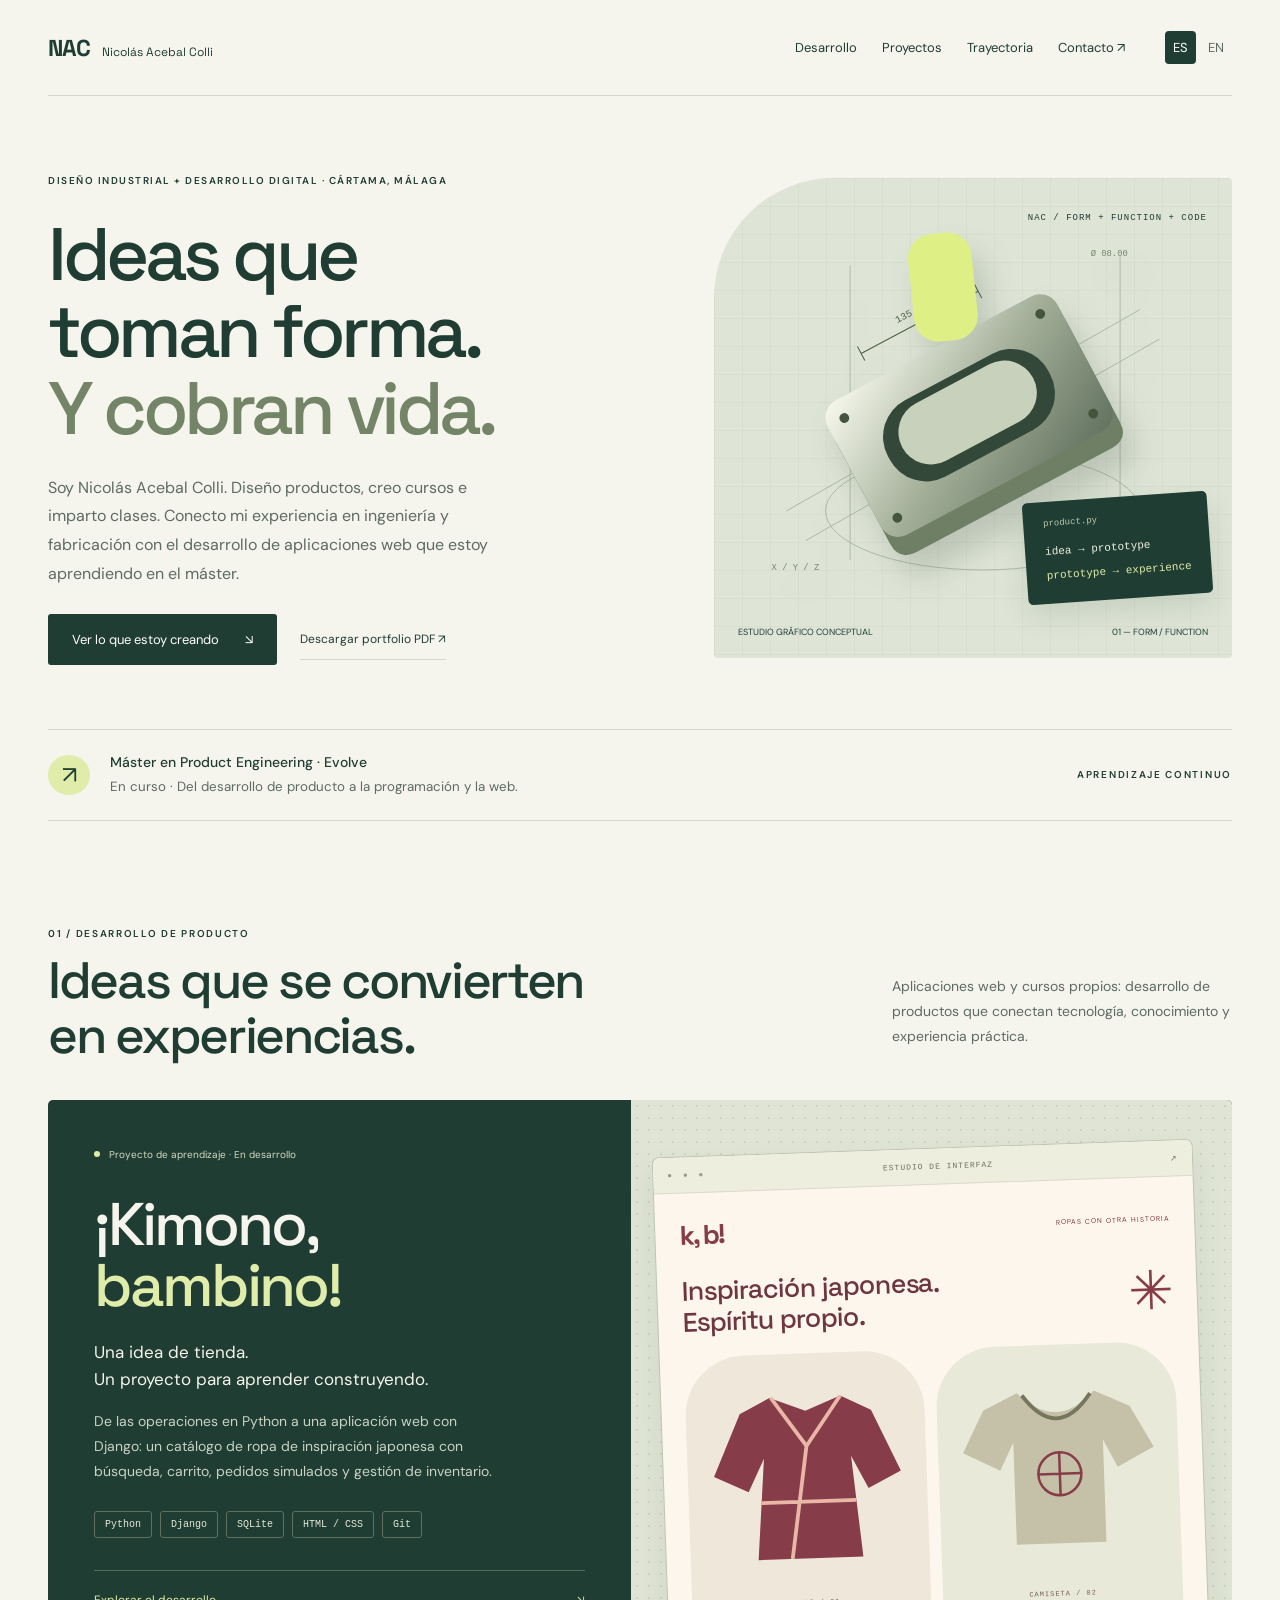
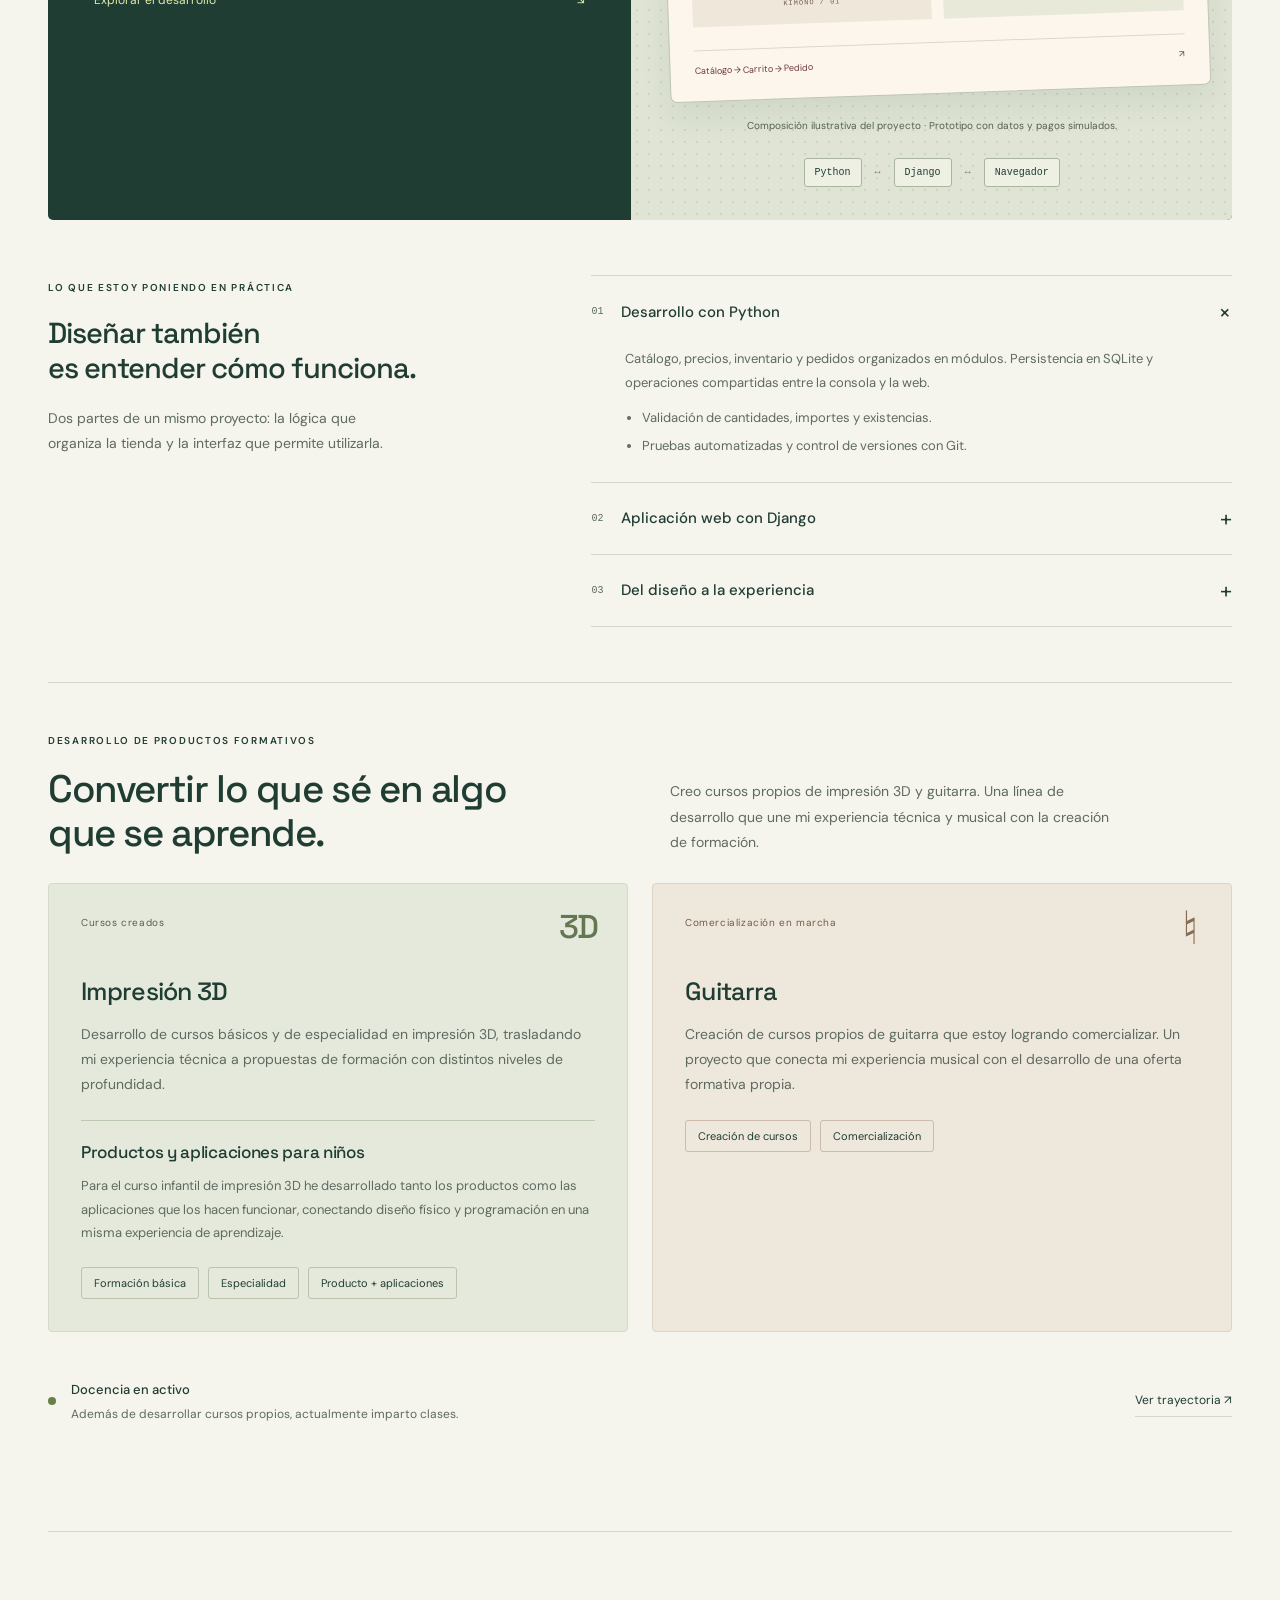
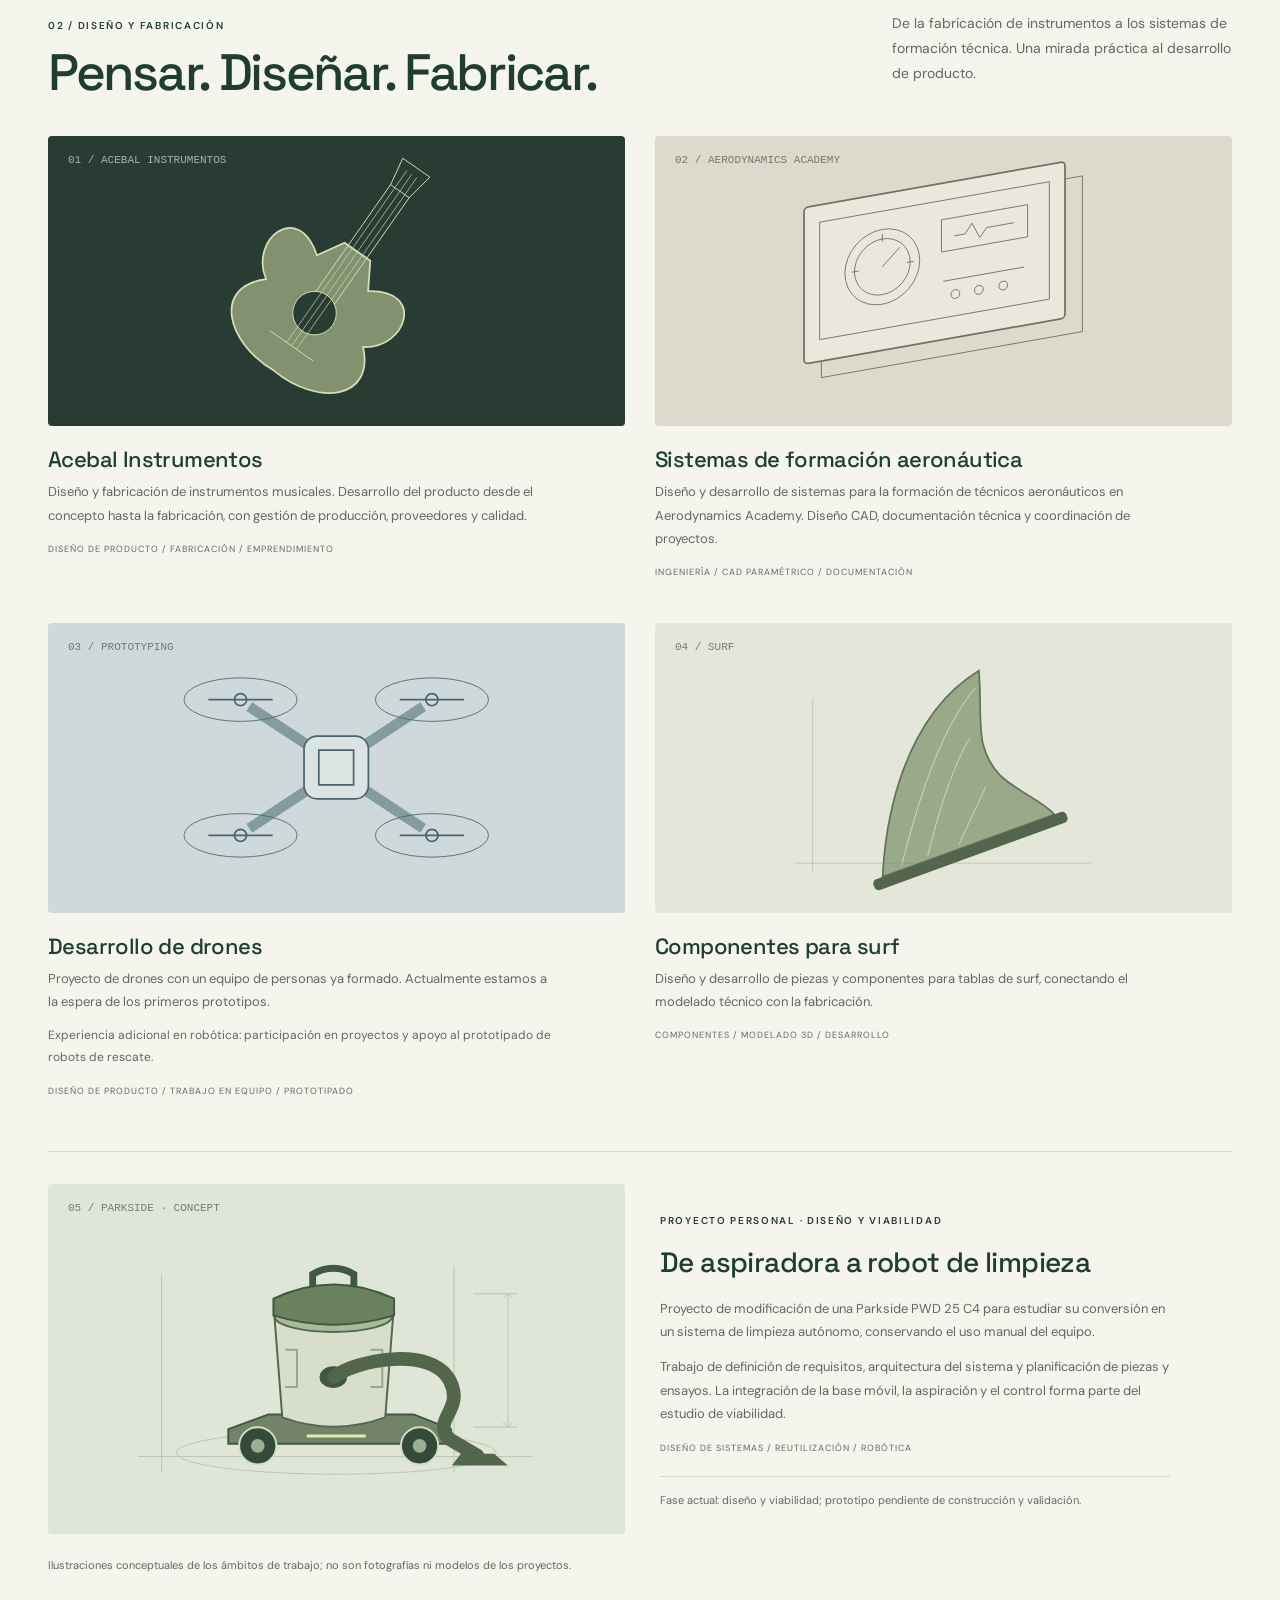
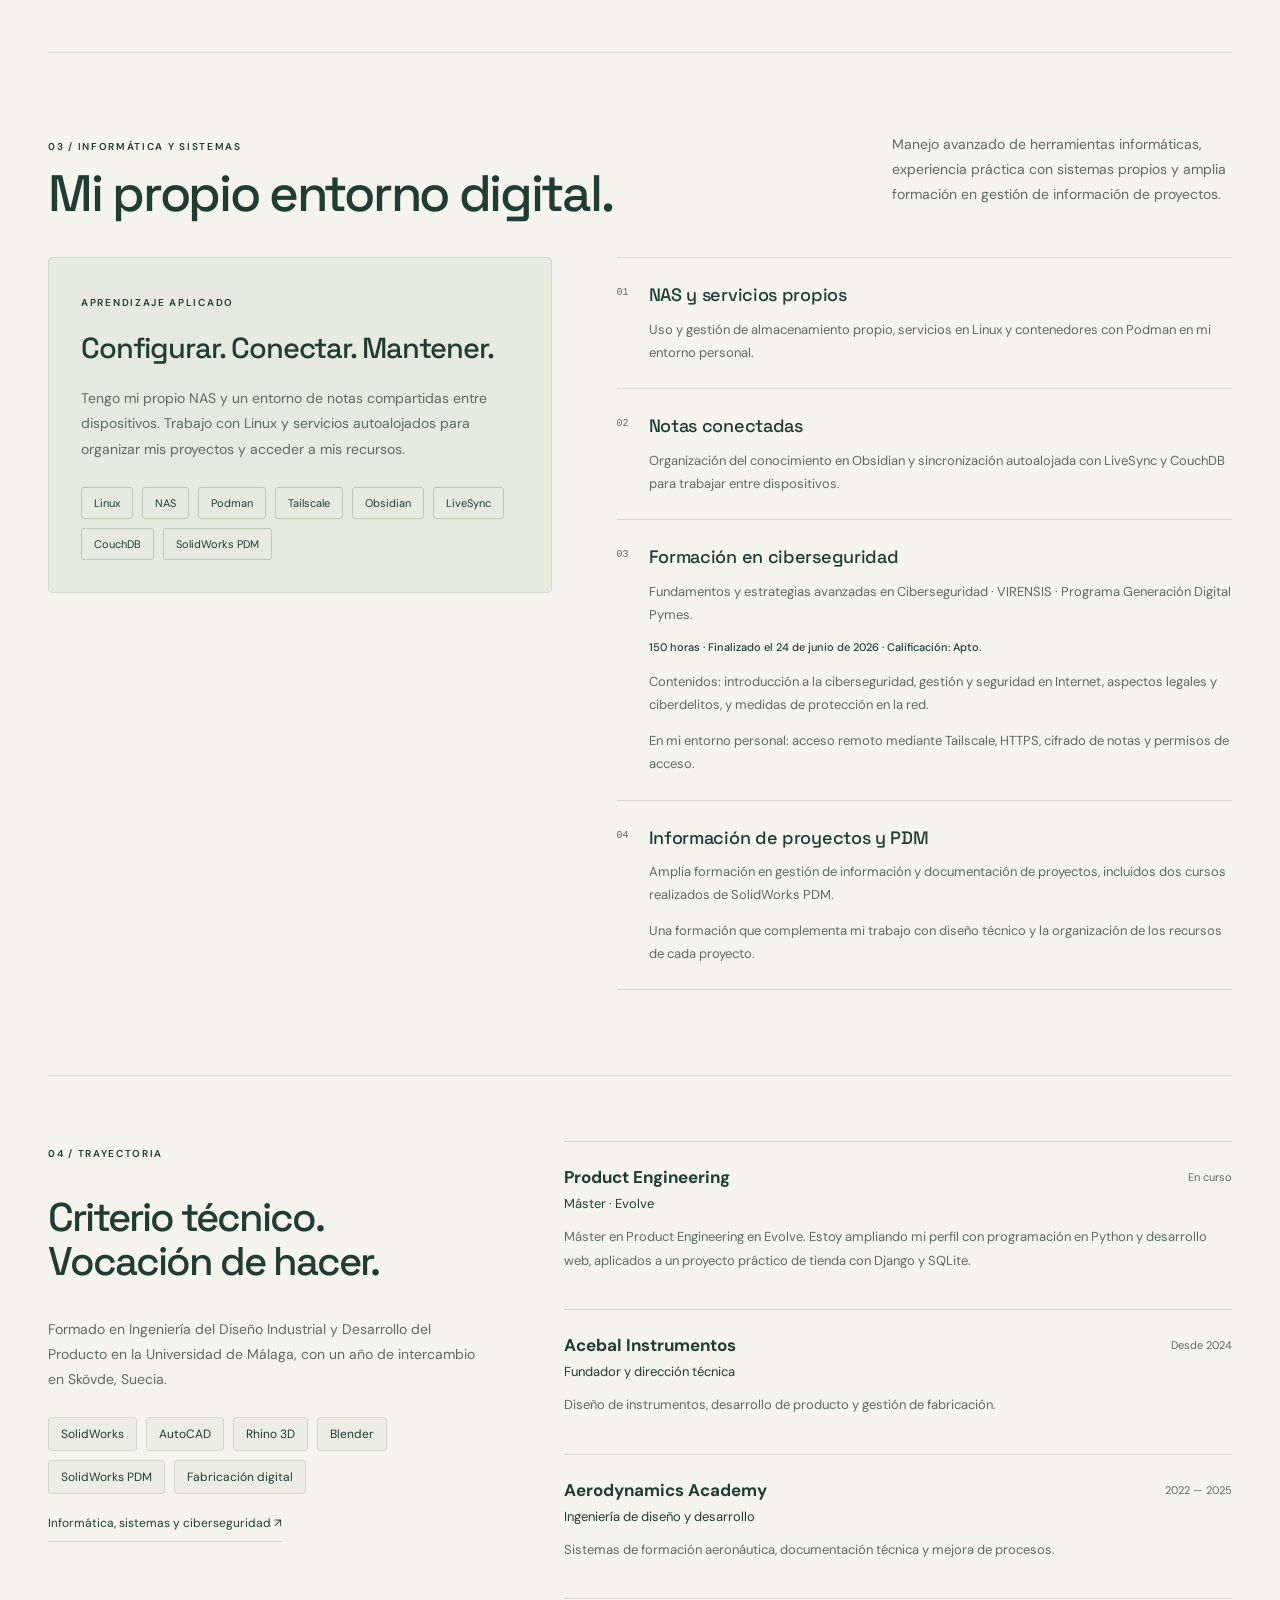
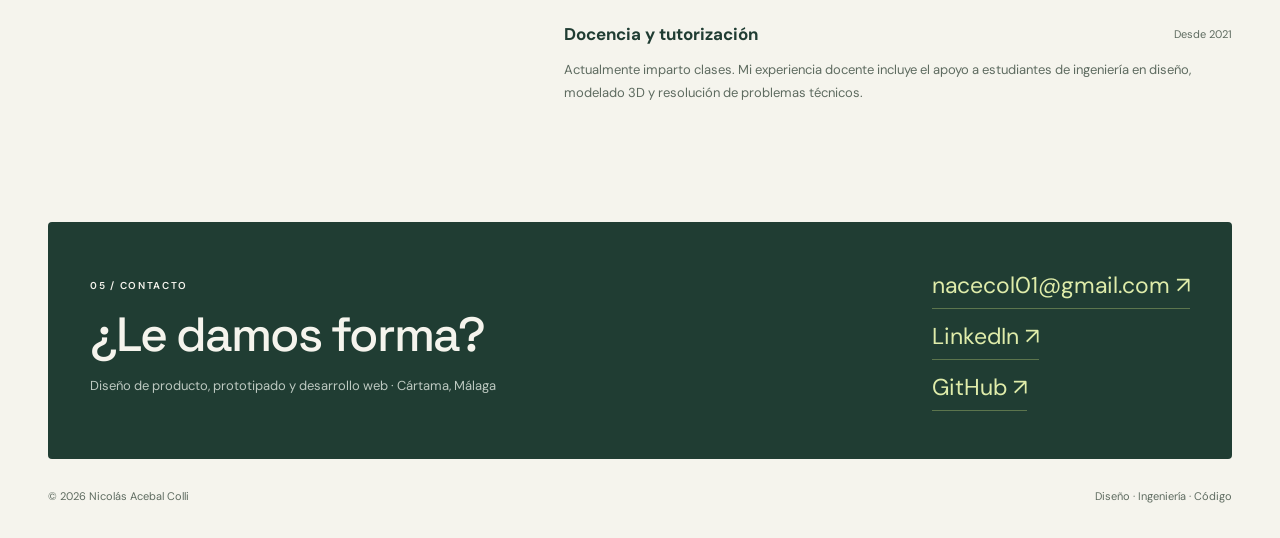
==== commit de6824b3: "Update Site source" ====
--- a/index.html
+++ b/index.html
@@ -55,7 +55,7 @@
 <div class="job"><div class="job-top"><h3>Aerodynamics Academy</h3><time>2022 — 2025</time></div><b data-es="Ingeniería de diseño y desarrollo" data-en="Design & development engineering">Ingeniería de diseño y desarrollo</b><p data-es="Sistemas de formación aeronáutica, documentación técnica y mejora de procesos." data-en="Aeronautical training systems, technical documentation and process improvement.">Sistemas de formación aeronáutica, documentación técnica y mejora de procesos.</p></div>
 <div class="job"><div class="job-top"><h3 data-es="Docencia y tutorización" data-en="Teaching & mentoring">Docencia y tutorización</h3><time data-es="Desde 2021" data-en="Since 2021">Desde 2021</time></div><p data-es="Actualmente imparto clases. Mi experiencia docente incluye el apoyo a estudiantes de ingeniería en diseño, modelado 3D y resolución de problemas técnicos." data-en="I currently teach. My teaching experience includes supporting engineering students in design, 3D modelling and technical problem-solving.">Actualmente imparto clases. Mi experiencia docente incluye el apoyo a estudiantes de ingeniería en diseño, modelado 3D y resolución de problemas técnicos.</p></div>
 </div></section>
-<section class="contact" id="contact"><div><span class="eyebrow" data-es="05 / Contacto" data-en="05 / Contact">05 / Contacto</span><h2 data-es="¿Le damos forma?" data-en="Let's bring it to life.">¿Le damos forma?</h2><p data-es="Diseño de producto, prototipado y desarrollo web · Cártama, Málaga" data-en="Product design, prototyping & web development · Cártama, Málaga">Diseño de producto, prototipado y desarrollo web · Cártama, Málaga</p></div><div class="contact-links"><a href="mailto:nacecol01@gmail.com">nacecol01@gmail.com ↗</a><a href="https://www.linkedin.com/in/nicolas-acebal-colli-415466185/" target="_blank" rel="noopener noreferrer">LinkedIn ↗</a></div></section>
+<section class="contact" id="contact"><div><span class="eyebrow" data-es="05 / Contacto" data-en="05 / Contact">05 / Contacto</span><h2 data-es="¿Le damos forma?" data-en="Let's bring it to life.">¿Le damos forma?</h2><p data-es="Diseño de producto, prototipado y desarrollo web · Cártama, Málaga" data-en="Product design, prototyping & web development · Cártama, Málaga">Diseño de producto, prototipado y desarrollo web · Cártama, Málaga</p></div><div class="contact-links"><a href="mailto:nacecol01@gmail.com">nacecol01@gmail.com ↗</a><a href="https://www.linkedin.com/in/nicolas-acebal-colli-415466185/" target="_blank" rel="noopener noreferrer">LinkedIn ↗</a><a href="https://github.com/harasmeant" target="_blank" rel="noopener noreferrer">GitHub ↗</a></div></section>
 </main><footer><span>© <span id="year"></span> Nicolás Acebal Colli</span><span data-es="Diseño · Ingeniería · Código" data-en="Design · Engineering · Code">Diseño · Ingeniería · Código</span></footer>
 </div><!-- PRINT EDITIONS START --><div class="print-document" data-print-lang="es"><section class="sheet cover" aria-label="Presentación">
 <div class="sheet-top"><span class="wordmark">NAC / Nicolás Acebal Colli</span><span>Presentación</span></div>
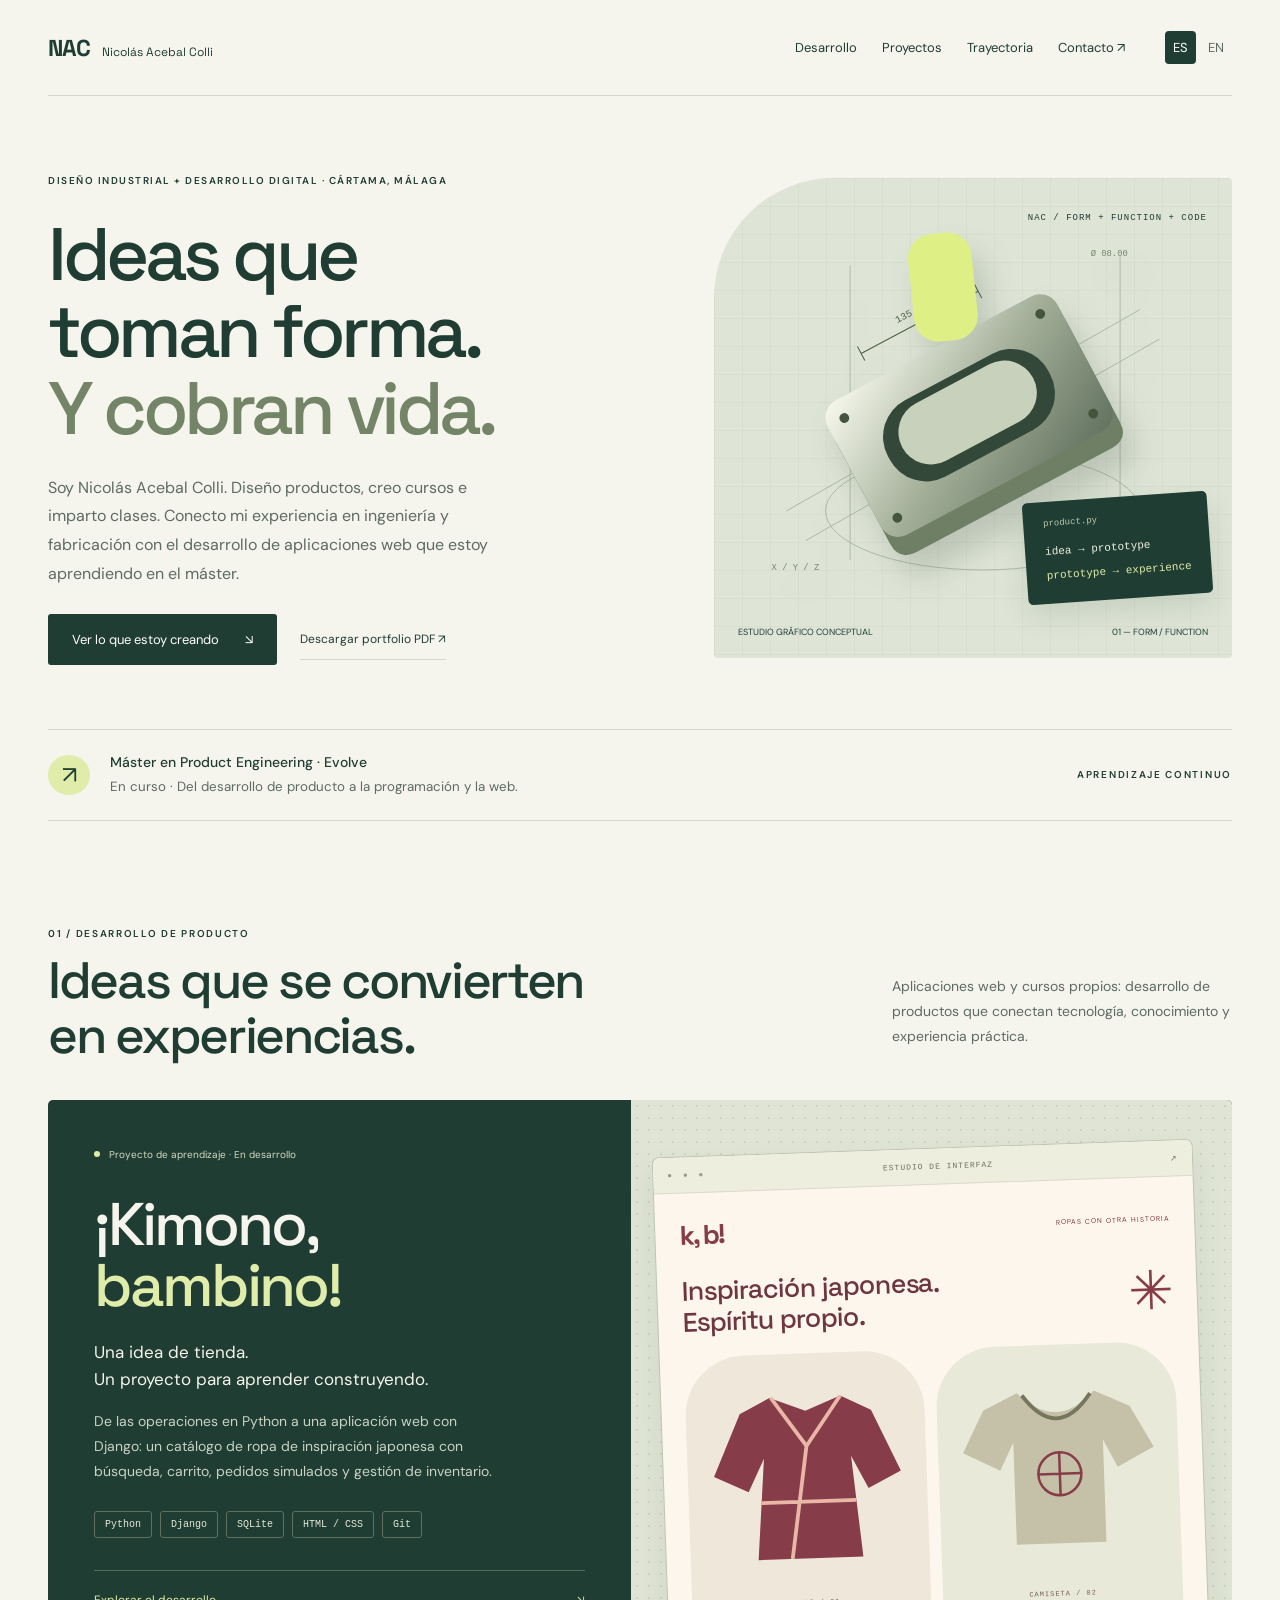
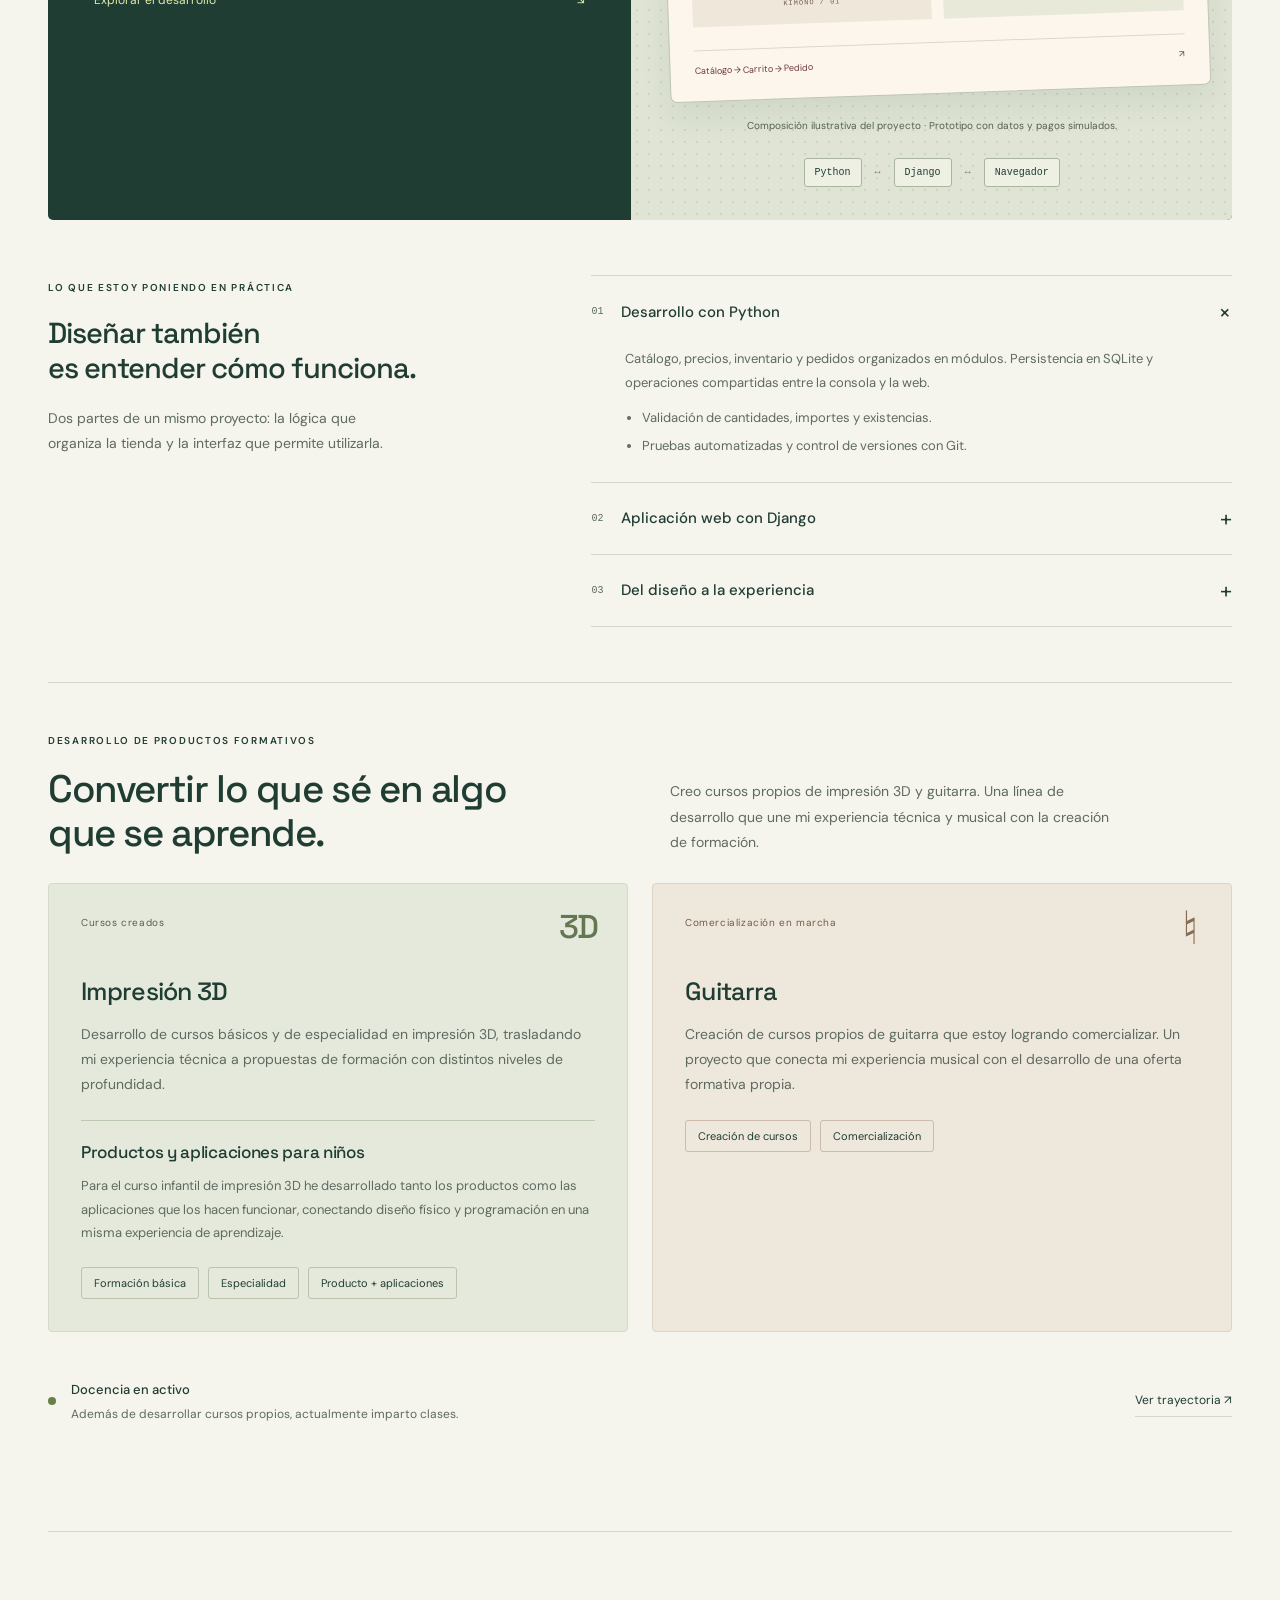
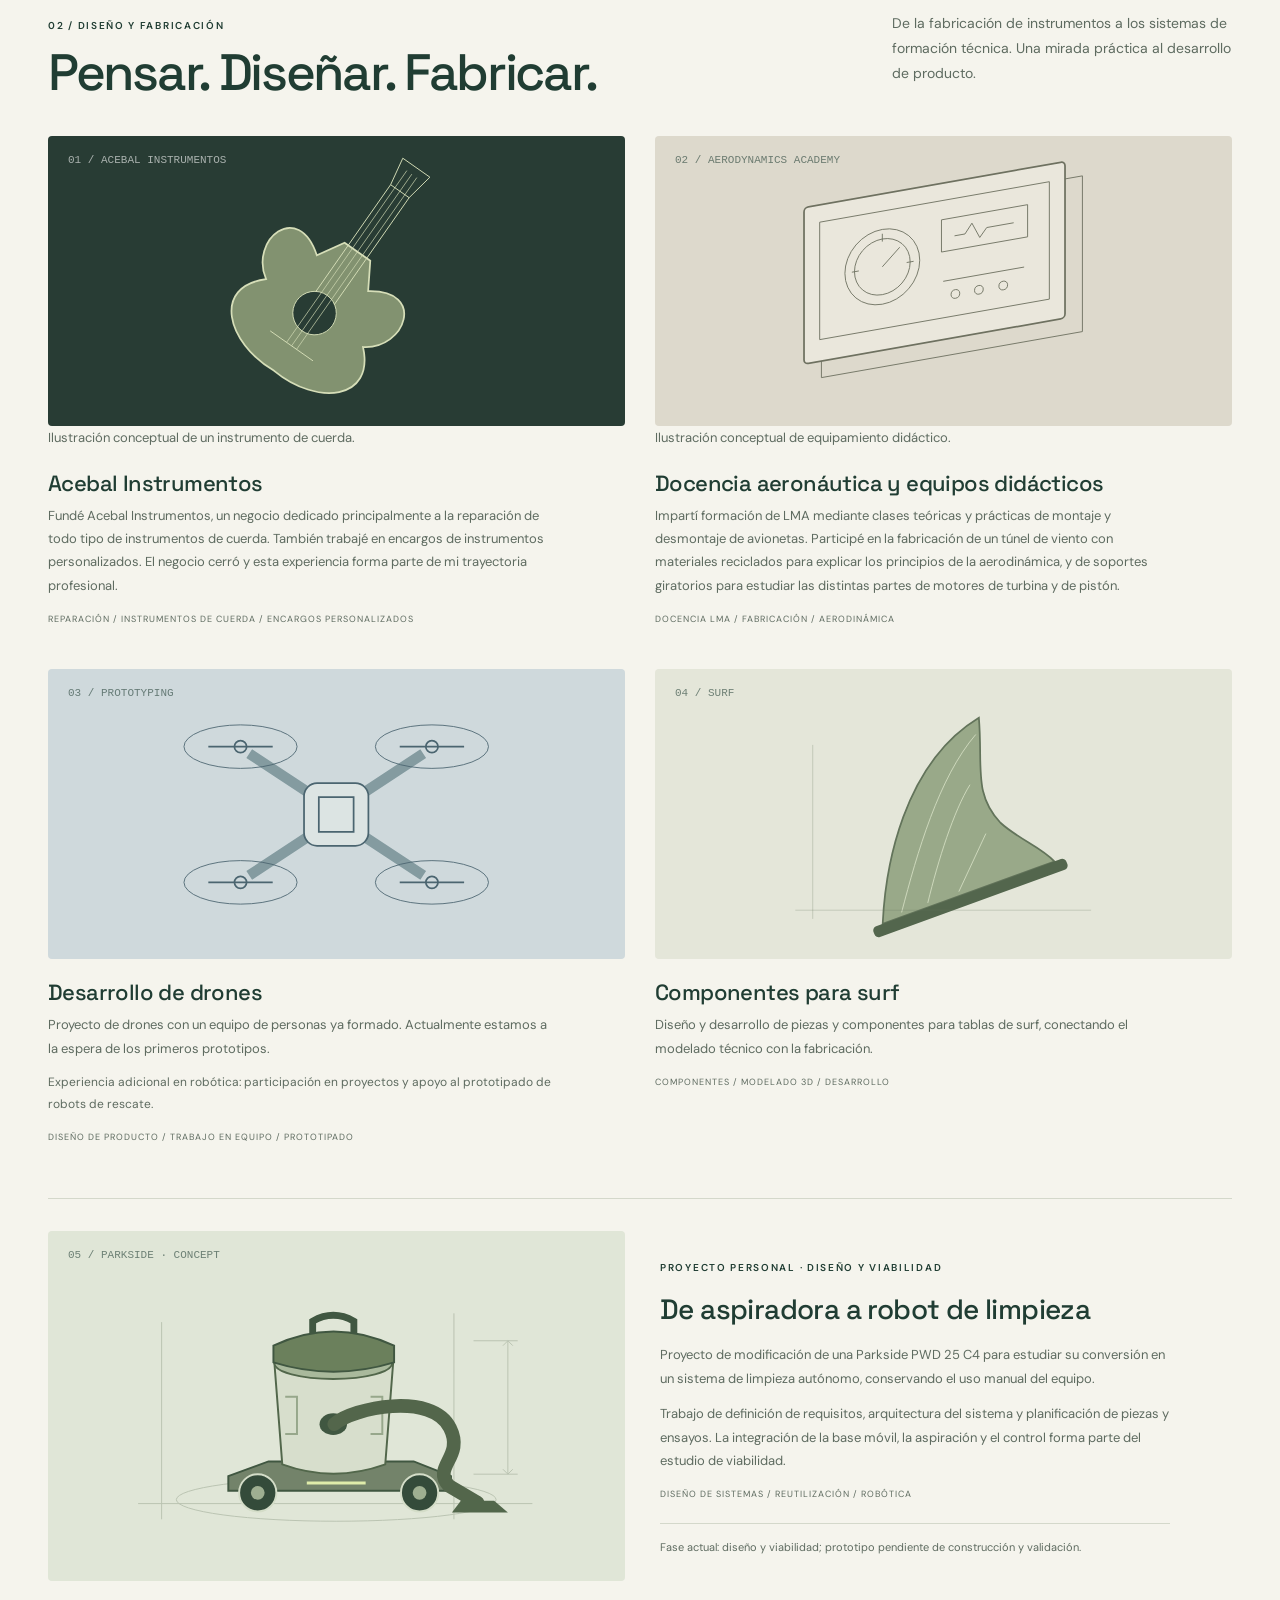
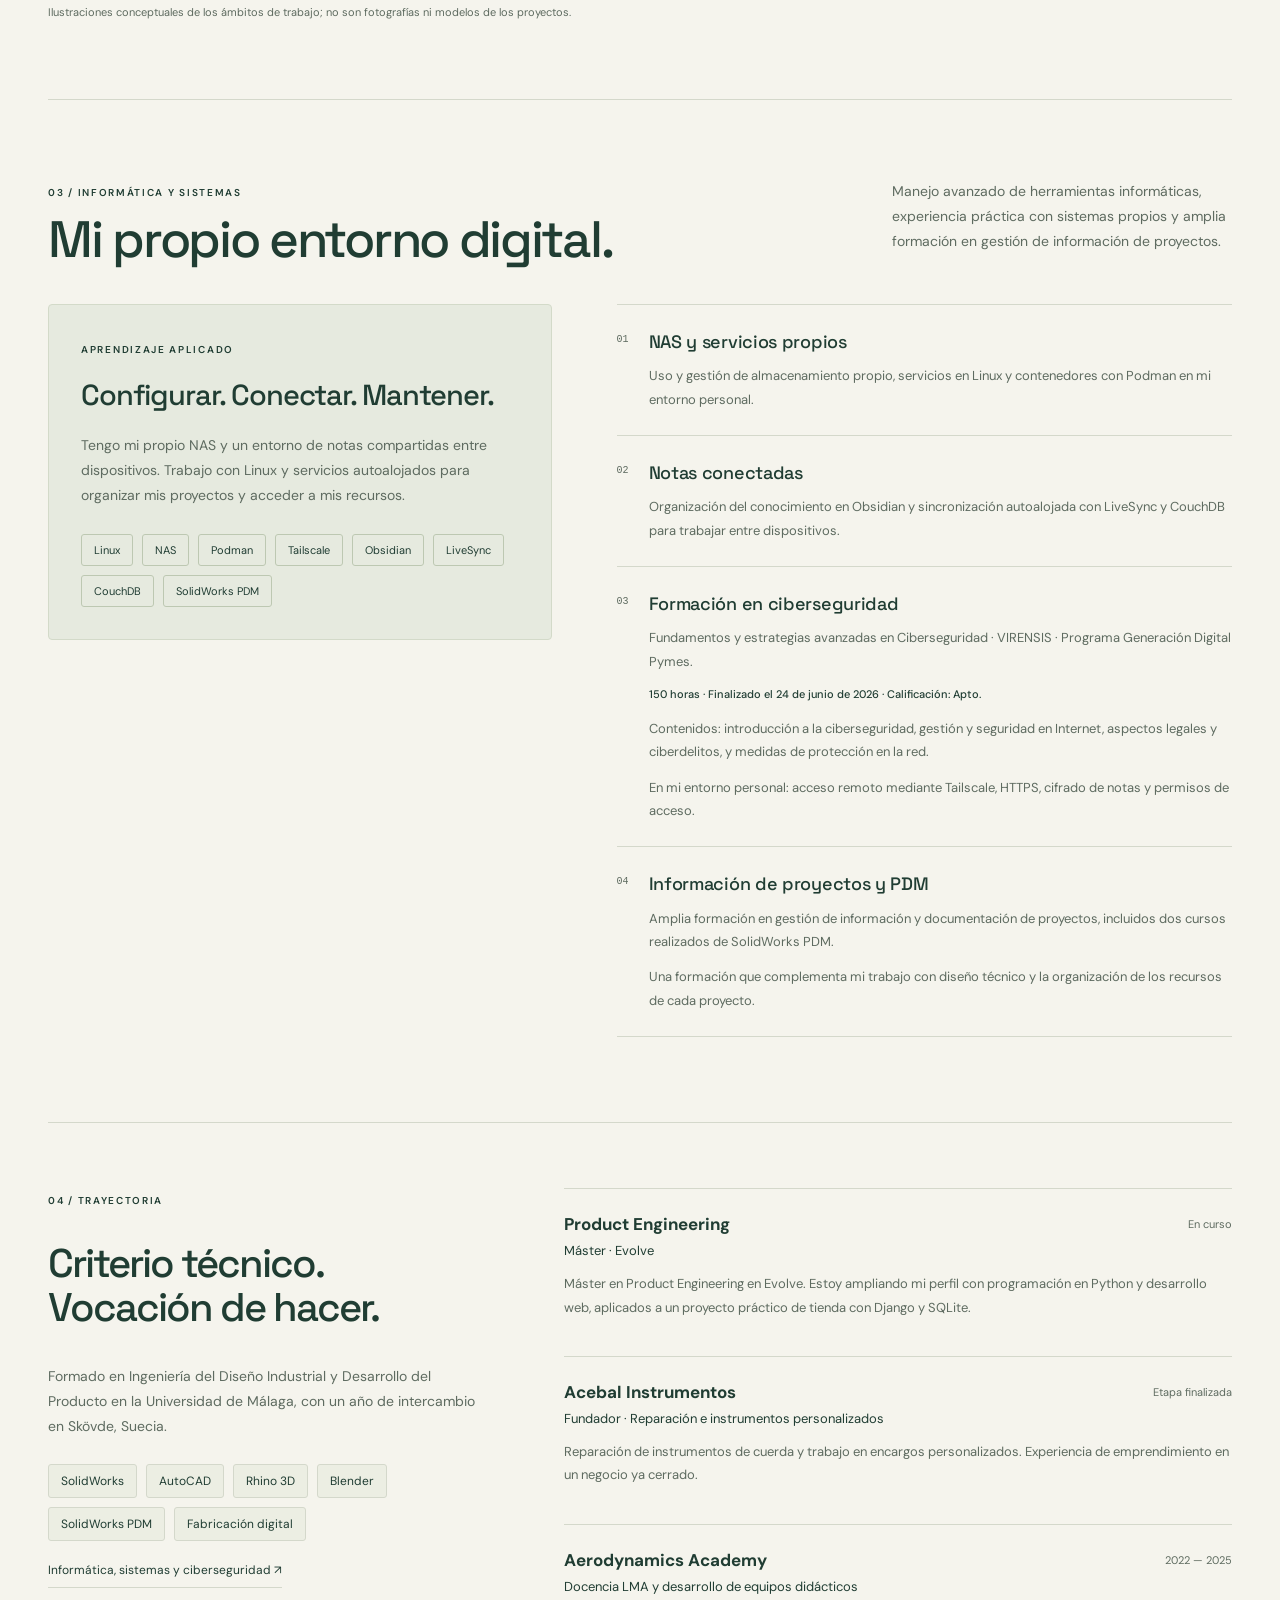
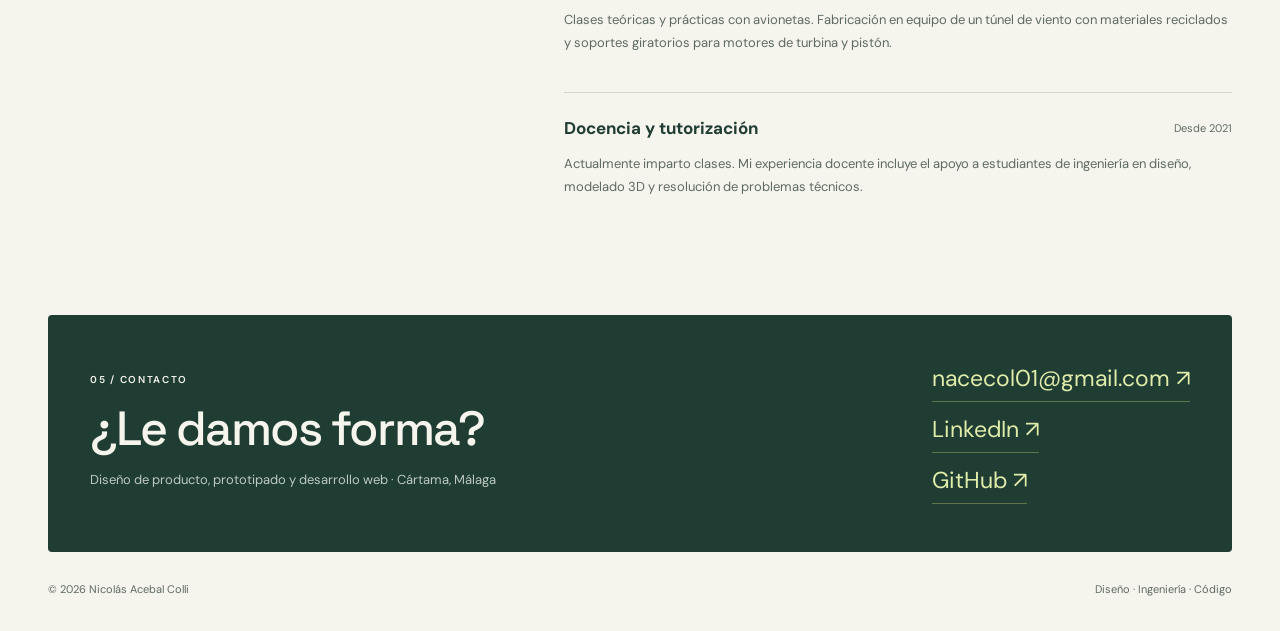
==== commit d0286e24: "Update Site source" ====
--- a/index.html
+++ b/index.html
@@ -26,8 +26,8 @@
 <section class="course-development" id="courses" aria-labelledby="courses-title"><div class="course-heading"><div><span class="eyebrow" data-es="Desarrollo de productos formativos" data-en="Educational product development">Desarrollo de productos formativos</span><h3 id="courses-title" data-es="Convertir lo que sé en algo que se aprende." data-en="Turning what I know into something others can learn.">Convertir lo que sé en algo que se aprende.</h3></div><p data-es="Creo cursos propios de impresión 3D y guitarra. Una línea de desarrollo que une mi experiencia técnica y musical con la creación de formación." data-en="I create original 3D printing and guitar courses. A line of product development that brings together my technical and musical experience through course creation.">Creo cursos propios de impresión 3D y guitarra. Una línea de desarrollo que une mi experiencia técnica y musical con la creación de formación.</p></div><div class="course-grid"><article class="course-card"><span class="course-mark" aria-hidden="true">3D</span><span class="course-status" data-es="Cursos creados" data-en="Courses created">Cursos creados</span><h4 data-es="Impresión 3D" data-en="3D printing">Impresión 3D</h4><p data-es="Desarrollo de cursos básicos y de especialidad en impresión 3D, trasladando mi experiencia técnica a propuestas de formación con distintos niveles de profundidad." data-en="Development of introductory and specialist 3D printing courses, turning my technical experience into training at different levels of depth.">Desarrollo de cursos básicos y de especialidad en impresión 3D, trasladando mi experiencia técnica a propuestas de formación con distintos niveles de profundidad.</p><div class="course-product"><h5 data-es="Productos y aplicaciones para niños" data-en="Products and applications for children">Productos y aplicaciones para niños</h5><p data-es="Para el curso infantil de impresión 3D he desarrollado tanto los productos como las aplicaciones que los hacen funcionar, conectando diseño físico y programación en una misma experiencia de aprendizaje." data-en="For the children’s 3D printing course, I have developed both the products and the applications that make them work, connecting physical design and programming in one learning experience.">Para el curso infantil de impresión 3D he desarrollado tanto los productos como las aplicaciones que los hacen funcionar, conectando diseño físico y programación en una misma experiencia de aprendizaje.</p></div><div class="skills"><span data-es="Formación básica" data-en="Introductory training">Formación básica</span><span data-es="Especialidad" data-en="Specialist training">Especialidad</span><span data-es="Producto + aplicaciones" data-en="Products + applications">Producto + aplicaciones</span></div></article><article class="course-card course-music"><span class="course-mark" aria-hidden="true">♮</span><span class="course-status" data-es="Comercialización en marcha" data-en="Commercialisation underway">Comercialización en marcha</span><h4 data-es="Guitarra" data-en="Guitar">Guitarra</h4><p data-es="Creación de cursos propios de guitarra que estoy logrando comercializar. Un proyecto que conecta mi experiencia musical con el desarrollo de una oferta formativa propia." data-en="Creation of original guitar courses that I am beginning to sell. A project connecting my musical experience with the development of my own educational offering.">Creación de cursos propios de guitarra que estoy logrando comercializar. Un proyecto que conecta mi experiencia musical con el desarrollo de una oferta formativa propia.</p><div class="skills"><span data-es="Creación de cursos" data-en="Course creation">Creación de cursos</span><span data-es="Comercialización" data-en="Commercialisation">Comercialización</span></div></article></div><div class="teaching-now"><span class="teaching-dot" aria-hidden="true"></span><div><strong data-es="Docencia en activo" data-en="Currently teaching">Docencia en activo</strong><p data-es="Además de desarrollar cursos propios, actualmente imparto clases." data-en="Alongside developing my own courses, I currently teach.">Además de desarrollar cursos propios, actualmente imparto clases.</p></div><a href="#about"><span data-es="Ver trayectoria" data-en="View background">Ver trayectoria</span><span aria-hidden="true"> ↗</span></a></div></section>
 </section>
 <section id="projects"><div class="section-head"><div><span class="eyebrow" data-es="02 / Diseño y fabricación" data-en="02 / Design & manufacturing">02 / Diseño y fabricación</span><h2 data-es="Pensar. Diseñar. Fabricar." data-en="Think. Design. Make.">Pensar. Diseñar. Fabricar.</h2></div><p data-es="De la fabricación de instrumentos a los sistemas de formación técnica. Una mirada práctica al desarrollo de producto." data-en="From instrument making to technical training systems. A hands-on approach to product development.">De la fabricación de instrumentos a los sistemas de formación técnica. Una mirada práctica al desarrollo de producto.</p></div><div class="projects">
-<article class="project"><div class="project-art p1"><span class="index">01 / ACEBAL INSTRUMENTOS</span><svg viewBox="0 0 500 300" aria-hidden="true"><g transform="translate(240 165) rotate(35)" fill="none" stroke="#d6deb8"><path d="M-36-30C-90-70-110 0-68 26C-114 68-64 112 0 107C64 112 114 68 68 26C110 0 90-70 36-30L18-60H-18Z" fill="#829270" stroke-width="2"/><circle cy="26" r="25" fill="#283c34"/><path d="M-13 5V-145H13V5M-13-145L-19-178H19L13-145M-30 72H30"/><path d="M-7 72V-169M0 72V-169M7 72V-169" stroke-width=".7"/></g><path d="M75 240H425M90 70V255" opacity=".2"/></svg></div><h3>Acebal Instrumentos</h3><p data-es="Diseño y fabricación de instrumentos musicales. Desarrollo del producto desde el concepto hasta la fabricación, con gestión de producción, proveedores y calidad." data-en="Design and manufacture of musical instruments. Product development from concept to manufacturing, including production, suppliers and quality management.">Diseño y fabricación de instrumentos musicales. Desarrollo del producto desde el concepto hasta la fabricación, con gestión de producción, proveedores y calidad.</p><div class="tags" data-es="Diseño de producto / Fabricación / Emprendimiento" data-en="Product design / Manufacturing / Entrepreneurship">Diseño de producto / Fabricación / Emprendimiento</div></article>
-<article class="project"><div class="project-art p2"><span class="index">02 / AERODYNAMICS ACADEMY</span><svg viewBox="0 0 500 300" fill="none" stroke="#6e7160" aria-hidden="true"><g transform="translate(90 65) skewY(-10)"><rect width="300" height="180" rx="5" fill="#eae7dc" stroke-width="2"/><rect x="18" y="20" width="264" height="135"/><circle cx="90" cy="84" r="43"/><circle cx="90" cy="84" r="32"/><path d="M90 84L110 65M90 46V55M55 84H63M118 84H126"/><rect x="158" y="42" width="99" height="37"/><path d="M173 63H185L193 52L202 70L210 60H241M160 113H253"/><circle cx="174" cy="130" r="5"/><circle cx="201" cy="130" r="5"/><circle cx="229" cy="130" r="5"/><path d="M20 180V199H320V20H300"/></g></svg></div><h3 data-es="Sistemas de formación aeronáutica" data-en="Aeronautical training systems">Sistemas de formación aeronáutica</h3><p data-es="Diseño y desarrollo de sistemas para la formación de técnicos aeronáuticos en Aerodynamics Academy. Diseño CAD, documentación técnica y coordinación de proyectos." data-en="Design and development of systems for aeronautical technician training at Aerodynamics Academy. CAD design, technical documentation and project coordination.">Diseño y desarrollo de sistemas para la formación de técnicos aeronáuticos en Aerodynamics Academy. Diseño CAD, documentación técnica y coordinación de proyectos.</p><div class="tags" data-es="Ingeniería / CAD paramétrico / Documentación" data-en="Engineering / Parametric CAD / Documentation">Ingeniería / CAD paramétrico / Documentación</div></article>
+<article class="project"><div class="project-art p1"><span class="index">01 / ACEBAL INSTRUMENTOS</span><svg viewBox="0 0 500 300" aria-hidden="true"><g transform="translate(240 165) rotate(35)" fill="none" stroke="#d6deb8"><path d="M-36-30C-90-70-110 0-68 26C-114 68-64 112 0 107C64 112 114 68 68 26C110 0 90-70 36-30L18-60H-18Z" fill="#829270" stroke-width="2"/><circle cy="26" r="25" fill="#283c34"/><path d="M-13 5V-145H13V5M-13-145L-19-178H19L13-145M-30 72H30"/><path d="M-7 72V-169M0 72V-169M7 72V-169" stroke-width=".7"/></g><path d="M75 240H425M90 70V255" opacity=".2"/></svg></div><p class="caption" data-es="Ilustración conceptual de un instrumento de cuerda." data-en="Concept illustration of a string instrument.">Ilustración conceptual de un instrumento de cuerda.</p><h3>Acebal Instrumentos</h3><p data-es="Fundé Acebal Instrumentos, un negocio dedicado principalmente a la reparación de todo tipo de instrumentos de cuerda. También trabajé en encargos de instrumentos personalizados. El negocio cerró y esta experiencia forma parte de mi trayectoria profesional." data-en="I founded Acebal Instrumentos, a business focused primarily on repairing all types of string instruments. I also worked on custom instrument commissions. The business has since closed, and this experience remains part of my professional background.">Fundé Acebal Instrumentos, un negocio dedicado principalmente a la reparación de todo tipo de instrumentos de cuerda. También trabajé en encargos de instrumentos personalizados. El negocio cerró y esta experiencia forma parte de mi trayectoria profesional.</p><div class="tags" data-es="Reparación / Instrumentos de cuerda / Encargos personalizados" data-en="Repairs / String instruments / Custom commissions">Reparación / Instrumentos de cuerda / Encargos personalizados</div></article>
+<article class="project"><div class="project-art p2"><span class="index">02 / AERODYNAMICS ACADEMY</span><svg viewBox="0 0 500 300" fill="none" stroke="#6e7160" aria-hidden="true"><g transform="translate(90 65) skewY(-10)"><rect width="300" height="180" rx="5" fill="#eae7dc" stroke-width="2"/><rect x="18" y="20" width="264" height="135"/><circle cx="90" cy="84" r="43"/><circle cx="90" cy="84" r="32"/><path d="M90 84L110 65M90 46V55M55 84H63M118 84H126"/><rect x="158" y="42" width="99" height="37"/><path d="M173 63H185L193 52L202 70L210 60H241M160 113H253"/><circle cx="174" cy="130" r="5"/><circle cx="201" cy="130" r="5"/><circle cx="229" cy="130" r="5"/><path d="M20 180V199H320V20H300"/></g></svg></div><p class="caption" data-es="Ilustración conceptual de equipamiento didáctico." data-en="Concept illustration of teaching equipment.">Ilustración conceptual de equipamiento didáctico.</p><h3 data-es="Docencia aeronáutica y equipos didácticos" data-en="Aircraft maintenance teaching &amp; training equipment">Docencia aeronáutica y equipos didácticos</h3><p data-es="Impartí formación de LMA mediante clases teóricas y prácticas de montaje y desmontaje de avionetas. Participé en la fabricación de un túnel de viento con materiales reciclados para explicar los principios de la aerodinámica, y de soportes giratorios para estudiar las distintas partes de motores de turbina y de pistón." data-en="I taught LMA aircraft maintenance theory and practical classes involving the assembly and disassembly of light aircraft. I helped build a wind tunnel from recycled materials to explain aerodynamic principles, and rotating stands for studying the different parts of turbine and piston engines.">Impartí formación de LMA mediante clases teóricas y prácticas de montaje y desmontaje de avionetas. Participé en la fabricación de un túnel de viento con materiales reciclados para explicar los principios de la aerodinámica, y de soportes giratorios para estudiar las distintas partes de motores de turbina y de pistón.</p><div class="tags" data-es="Docencia LMA / Fabricación / Aerodinámica" data-en="Aircraft maintenance teaching / Fabrication / Aerodynamics">Docencia LMA / Fabricación / Aerodinámica</div></article>
 <article class="project"><div class="project-art p3"><span class="index">03 / PROTOTYPING</span><svg viewBox="0 0 500 300" fill="none" stroke="#4b6570" stroke-width="2" aria-hidden="true"><g transform="translate(250 150)"><path d="M-24-20L-100-70M24-20L100-70M-24 20L-100 70M24 20L100 70" stroke-width="12" stroke="#849ba0"/><rect x="-37" y="-36" width="74" height="72" rx="15" fill="#dce4e3"/><path d="M-20-20H20V20H-20Z"/><g stroke-width="1"><ellipse cx="-110" cy="-78" rx="65" ry="25"/><ellipse cx="110" cy="-78" rx="65" ry="25"/><ellipse cx="-110" cy="78" rx="65" ry="25"/><ellipse cx="110" cy="78" rx="65" ry="25"/></g><path d="M-147-78H-73M73-78H147M-147 78H-73M73 78H147"/><circle cx="-110" cy="-78" r="7"/><circle cx="110" cy="-78" r="7"/><circle cx="-110" cy="78" r="7"/><circle cx="110" cy="78" r="7"/></g></svg></div><h3 data-es="Desarrollo de drones" data-en="Drone development">Desarrollo de drones</h3><p data-es="Proyecto de drones con un equipo de personas ya formado. Actualmente estamos a la espera de los primeros prototipos." data-en="A drone development project with a team already in place. We are currently awaiting the first prototypes.">Proyecto de drones con un equipo de personas ya formado. Actualmente estamos a la espera de los primeros prototipos.</p><p class="related-experience" data-es="Experiencia adicional en robótica: participación en proyectos y apoyo al prototipado de robots de rescate." data-en="Additional robotics experience: project participation and prototyping support for rescue robots.">Experiencia adicional en robótica: participación en proyectos y apoyo al prototipado de robots de rescate.</p><div class="tags" data-es="Diseño de producto / Trabajo en equipo / Prototipado" data-en="Product design / Teamwork / Prototyping">Diseño de producto / Trabajo en equipo / Prototipado</div></article>
 <article class="project"><div class="project-art p4"><span class="index">04 / SURF</span><svg viewBox="0 0 500 300" aria-hidden="true"><g transform="translate(250 160) rotate(-20)"><path d="M-105 85C-80 25-20-80 80-100C65-45 44-20 62 22C75 47 97 65 105 85Z" fill="#99a989" stroke="#63745b" stroke-width="2"/><path d="M-80 80C-40 22 13-51 70-83M-48 80C-20 38 16-9 44-31M-10 80L42 28" fill="none" stroke="#cfd9bd"/><rect x="-118" y="85" width="236" height="13" rx="5" fill="#53664d"/></g><g stroke="#64755d" opacity=".3"><path d="M80 260H420M100 70V270" fill="none"/></g></svg></div><h3 data-es="Componentes para surf" data-en="Surf components">Componentes para surf</h3><p data-es="Diseño y desarrollo de piezas y componentes para tablas de surf, conectando el modelado técnico con la fabricación." data-en="Design and development of parts and components for surfboards, connecting technical modeling with manufacturing.">Diseño y desarrollo de piezas y componentes para tablas de surf, conectando el modelado técnico con la fabricación.</p><div class="tags" data-es="Componentes / Modelado 3D / Desarrollo" data-en="Components / 3D modeling / Development">Componentes / Modelado 3D / Desarrollo</div></article>
 <article class="project project-vacuum" id="vacuum-project">
@@ -51,8 +51,8 @@
 <section id="systems" class="systems" aria-labelledby="systems-title"><div class="section-head"><div><span class="eyebrow" data-es="03 / Informática y sistemas" data-en="03 / IT &amp; systems">03 / Informática y sistemas</span><h2 id="systems-title" data-es="Mi propio entorno digital." data-en="My own digital environment.">Mi propio entorno digital.</h2></div><p data-es="Manejo avanzado de herramientas informáticas, experiencia práctica con sistemas propios y amplia formación en gestión de información de proyectos." data-en="Advanced computer skills, hands-on experience with personal systems and extensive training in project information management.">Manejo avanzado de herramientas informáticas, experiencia práctica con sistemas propios y amplia formación en gestión de información de proyectos.</p></div><div class="systems-content"><div class="systems-intro"><span class="eyebrow" data-es="Aprendizaje aplicado" data-en="Applied learning">Aprendizaje aplicado</span><h3 data-es="Configurar. Conectar. Mantener." data-en="Configure. Connect. Maintain.">Configurar. Conectar. Mantener.</h3><p data-es="Tengo mi propio NAS y un entorno de notas compartidas entre dispositivos. Trabajo con Linux y servicios autoalojados para organizar mis proyectos y acceder a mis recursos." data-en="I have my own NAS and a note-taking setup shared across devices. I work with Linux and self-hosted services to organise my projects and access my resources.">Tengo mi propio NAS y un entorno de notas compartidas entre dispositivos. Trabajo con Linux y servicios autoalojados para organizar mis proyectos y acceder a mis recursos.</p><div class="skills" aria-label="Tecnologías / Technologies"><span>Linux</span><span>NAS</span><span>Podman</span><span>Tailscale</span><span>Obsidian</span><span>LiveSync</span><span>CouchDB</span><span>SolidWorks PDM</span></div></div><div class="systems-practice"><article class="system-practice"><span class="system-number" aria-hidden="true">01</span><div><h3 data-es="NAS y servicios propios" data-en="NAS &amp; self-hosted services">NAS y servicios propios</h3><p data-es="Uso y gestión de almacenamiento propio, servicios en Linux y contenedores con Podman en mi entorno personal." data-en="Using and managing personal storage, Linux services and Podman containers in my own environment.">Uso y gestión de almacenamiento propio, servicios en Linux y contenedores con Podman en mi entorno personal.</p></div></article><article class="system-practice"><span class="system-number" aria-hidden="true">02</span><div><h3 data-es="Notas conectadas" data-en="Connected notes">Notas conectadas</h3><p data-es="Organización del conocimiento en Obsidian y sincronización autoalojada con LiveSync y CouchDB para trabajar entre dispositivos." data-en="Knowledge organisation in Obsidian and self-hosted synchronisation with LiveSync and CouchDB to work across devices.">Organización del conocimiento en Obsidian y sincronización autoalojada con LiveSync y CouchDB para trabajar entre dispositivos.</p></div></article><article class="system-practice"><span class="system-number" aria-hidden="true">03</span><div><h3 data-es="Formación en ciberseguridad" data-en="Cybersecurity training">Formación en ciberseguridad</h3><p data-es="Fundamentos y estrategias avanzadas en Ciberseguridad · VIRENSIS · Programa Generación Digital Pymes." data-en="Fundamentos y estrategias avanzadas en Ciberseguridad · VIRENSIS · Generación Digital Pymes programme.">Fundamentos y estrategias avanzadas en Ciberseguridad · VIRENSIS · Programa Generación Digital Pymes.</p><p class="training-meta" data-es="150 horas · Finalizado el 24 de junio de 2026 · Calificación: Apto." data-en="150 hours · Completed on 24 June 2026 · Result: Pass.">150 horas · Finalizado el 24 de junio de 2026 · Calificación: Apto.</p><p data-es="Contenidos: introducción a la ciberseguridad, gestión y seguridad en Internet, aspectos legales y ciberdelitos, y medidas de protección en la red." data-en="Topics: introduction to cybersecurity, Internet management and security, legal aspects and cybercrime, and online protection measures.">Contenidos: introducción a la ciberseguridad, gestión y seguridad en Internet, aspectos legales y ciberdelitos, y medidas de protección en la red.</p><p data-es="En mi entorno personal: acceso remoto mediante Tailscale, HTTPS, cifrado de notas y permisos de acceso." data-en="In my personal environment: remote access through Tailscale, HTTPS, note encryption and access permissions.">En mi entorno personal: acceso remoto mediante Tailscale, HTTPS, cifrado de notas y permisos de acceso.</p></div></article><article class="system-practice"><span class="system-number" aria-hidden="true">04</span><div><h3 data-es="Información de proyectos y PDM" data-en="Project information &amp; PDM">Información de proyectos y PDM</h3><p data-es="Amplia formación en gestión de información y documentación de proyectos, incluidos dos cursos realizados de SolidWorks PDM." data-en="Extensive training in project information and documentation management, including two completed SolidWorks PDM courses.">Amplia formación en gestión de información y documentación de proyectos, incluidos dos cursos realizados de SolidWorks PDM.</p><p data-es="Una formación que complementa mi trabajo con diseño técnico y la organización de los recursos de cada proyecto." data-en="Training that complements my technical design work and the organisation of each project’s resources.">Una formación que complementa mi trabajo con diseño técnico y la organización de los recursos de cada proyecto.</p></div></article></div></div></section>
 <section class="experience" id="about"><div><span class="eyebrow" data-es="04 / Trayectoria" data-en="04 / Background">04 / Trayectoria</span><h2 data-es="Criterio técnico.<br>Vocación de hacer." data-en="Engineering thinking.<br>A drive to make.">Criterio técnico.<br>Vocación de hacer.</h2><p class="intro" data-es="Formado en Ingeniería del Diseño Industrial y Desarrollo del Producto en la Universidad de Málaga, con un año de intercambio en Skövde, Suecia." data-en="Educated in Industrial Design Engineering and Product Development at the University of Málaga, including an exchange year in Skövde, Sweden.">Formado en Ingeniería del Diseño Industrial y Desarrollo del Producto en la Universidad de Málaga, con un año de intercambio en Skövde, Suecia.</p><div class="skills"><span>SolidWorks</span><span>AutoCAD</span><span>Rhino 3D</span><span>Blender</span><span>SolidWorks PDM</span><span data-es="Fabricación digital" data-en="Digital manufacturing">Fabricación digital</span></div><a class="systems-link" href="#systems"><span data-es="Informática, sistemas y ciberseguridad" data-en="IT, systems &amp; cybersecurity">Informática, sistemas y ciberseguridad</span><span aria-hidden="true"> ↗</span></a></div><div>
 <div class="job"><div class="job-top"><h3 data-es="Product Engineering" data-en="Product Engineering">Product Engineering</h3><time data-es="En curso" data-en="In progress">En curso</time></div><b data-es="Máster · Evolve" data-en="Master’s studies · Evolve">Máster · Evolve</b><p data-es="Máster en Product Engineering en Evolve. Estoy ampliando mi perfil con programación en Python y desarrollo web, aplicados a un proyecto práctico de tienda con Django y SQLite." data-en="Master’s studies in Product Engineering at Evolve. I am expanding my skills through Python programming and web development, applied to a practical shop project with Django and SQLite.">Máster en Product Engineering en Evolve. Estoy ampliando mi perfil con programación en Python y desarrollo web, aplicados a un proyecto práctico de tienda con Django y SQLite.</p></div>
-<div class="job"><div class="job-top"><h3>Acebal Instrumentos</h3><time data-es="Desde 2024" data-en="Since 2024">Desde 2024</time></div><b data-es="Fundador y dirección técnica" data-en="Founder & technical direction">Fundador y dirección técnica</b><p data-es="Diseño de instrumentos, desarrollo de producto y gestión de fabricación." data-en="Instrument design, product development and manufacturing management.">Diseño de instrumentos, desarrollo de producto y gestión de fabricación.</p></div>
-<div class="job"><div class="job-top"><h3>Aerodynamics Academy</h3><time>2022 — 2025</time></div><b data-es="Ingeniería de diseño y desarrollo" data-en="Design & development engineering">Ingeniería de diseño y desarrollo</b><p data-es="Sistemas de formación aeronáutica, documentación técnica y mejora de procesos." data-en="Aeronautical training systems, technical documentation and process improvement.">Sistemas de formación aeronáutica, documentación técnica y mejora de procesos.</p></div>
+<div class="job"><div class="job-top"><h3>Acebal Instrumentos</h3><time data-es="Etapa finalizada" data-en="Business closed">Etapa finalizada</time></div><b data-es="Fundador · Reparación e instrumentos personalizados" data-en="Founder · Instrument repair &amp; custom commissions">Fundador · Reparación e instrumentos personalizados</b><p data-es="Reparación de instrumentos de cuerda y trabajo en encargos personalizados. Experiencia de emprendimiento en un negocio ya cerrado." data-en="String instrument repairs and work on custom commissions. Entrepreneurial experience in a business that has since closed.">Reparación de instrumentos de cuerda y trabajo en encargos personalizados. Experiencia de emprendimiento en un negocio ya cerrado.</p></div>
+<div class="job"><div class="job-top"><h3>Aerodynamics Academy</h3><time>2022 — 2025</time></div><b data-es="Docencia LMA y desarrollo de equipos didácticos" data-en="Aircraft maintenance teaching &amp; training equipment development">Docencia LMA y desarrollo de equipos didácticos</b><p data-es="Clases teóricas y prácticas con avionetas. Fabricación en equipo de un túnel de viento con materiales reciclados y soportes giratorios para motores de turbina y pistón." data-en="Theory and practical classes using light aircraft. Team-built teaching equipment: a wind tunnel made from recycled materials and rotating stands for turbine and piston engines.">Clases teóricas y prácticas con avionetas. Fabricación en equipo de un túnel de viento con materiales reciclados y soportes giratorios para motores de turbina y pistón.</p></div>
 <div class="job"><div class="job-top"><h3 data-es="Docencia y tutorización" data-en="Teaching & mentoring">Docencia y tutorización</h3><time data-es="Desde 2021" data-en="Since 2021">Desde 2021</time></div><p data-es="Actualmente imparto clases. Mi experiencia docente incluye el apoyo a estudiantes de ingeniería en diseño, modelado 3D y resolución de problemas técnicos." data-en="I currently teach. My teaching experience includes supporting engineering students in design, 3D modelling and technical problem-solving.">Actualmente imparto clases. Mi experiencia docente incluye el apoyo a estudiantes de ingeniería en diseño, modelado 3D y resolución de problemas técnicos.</p></div>
 </div></section>
 <section class="contact" id="contact"><div><span class="eyebrow" data-es="05 / Contacto" data-en="05 / Contact">05 / Contacto</span><h2 data-es="¿Le damos forma?" data-en="Let's bring it to life.">¿Le damos forma?</h2><p data-es="Diseño de producto, prototipado y desarrollo web · Cártama, Málaga" data-en="Product design, prototyping & web development · Cártama, Málaga">Diseño de producto, prototipado y desarrollo web · Cártama, Málaga</p></div><div class="contact-links"><a href="mailto:nacecol01@gmail.com">nacecol01@gmail.com ↗</a><a href="https://www.linkedin.com/in/nicolas-acebal-colli-415466185/" target="_blank" rel="noopener noreferrer">LinkedIn ↗</a><a href="https://github.com/harasmeant" target="_blank" rel="noopener noreferrer">GitHub ↗</a></div></section>
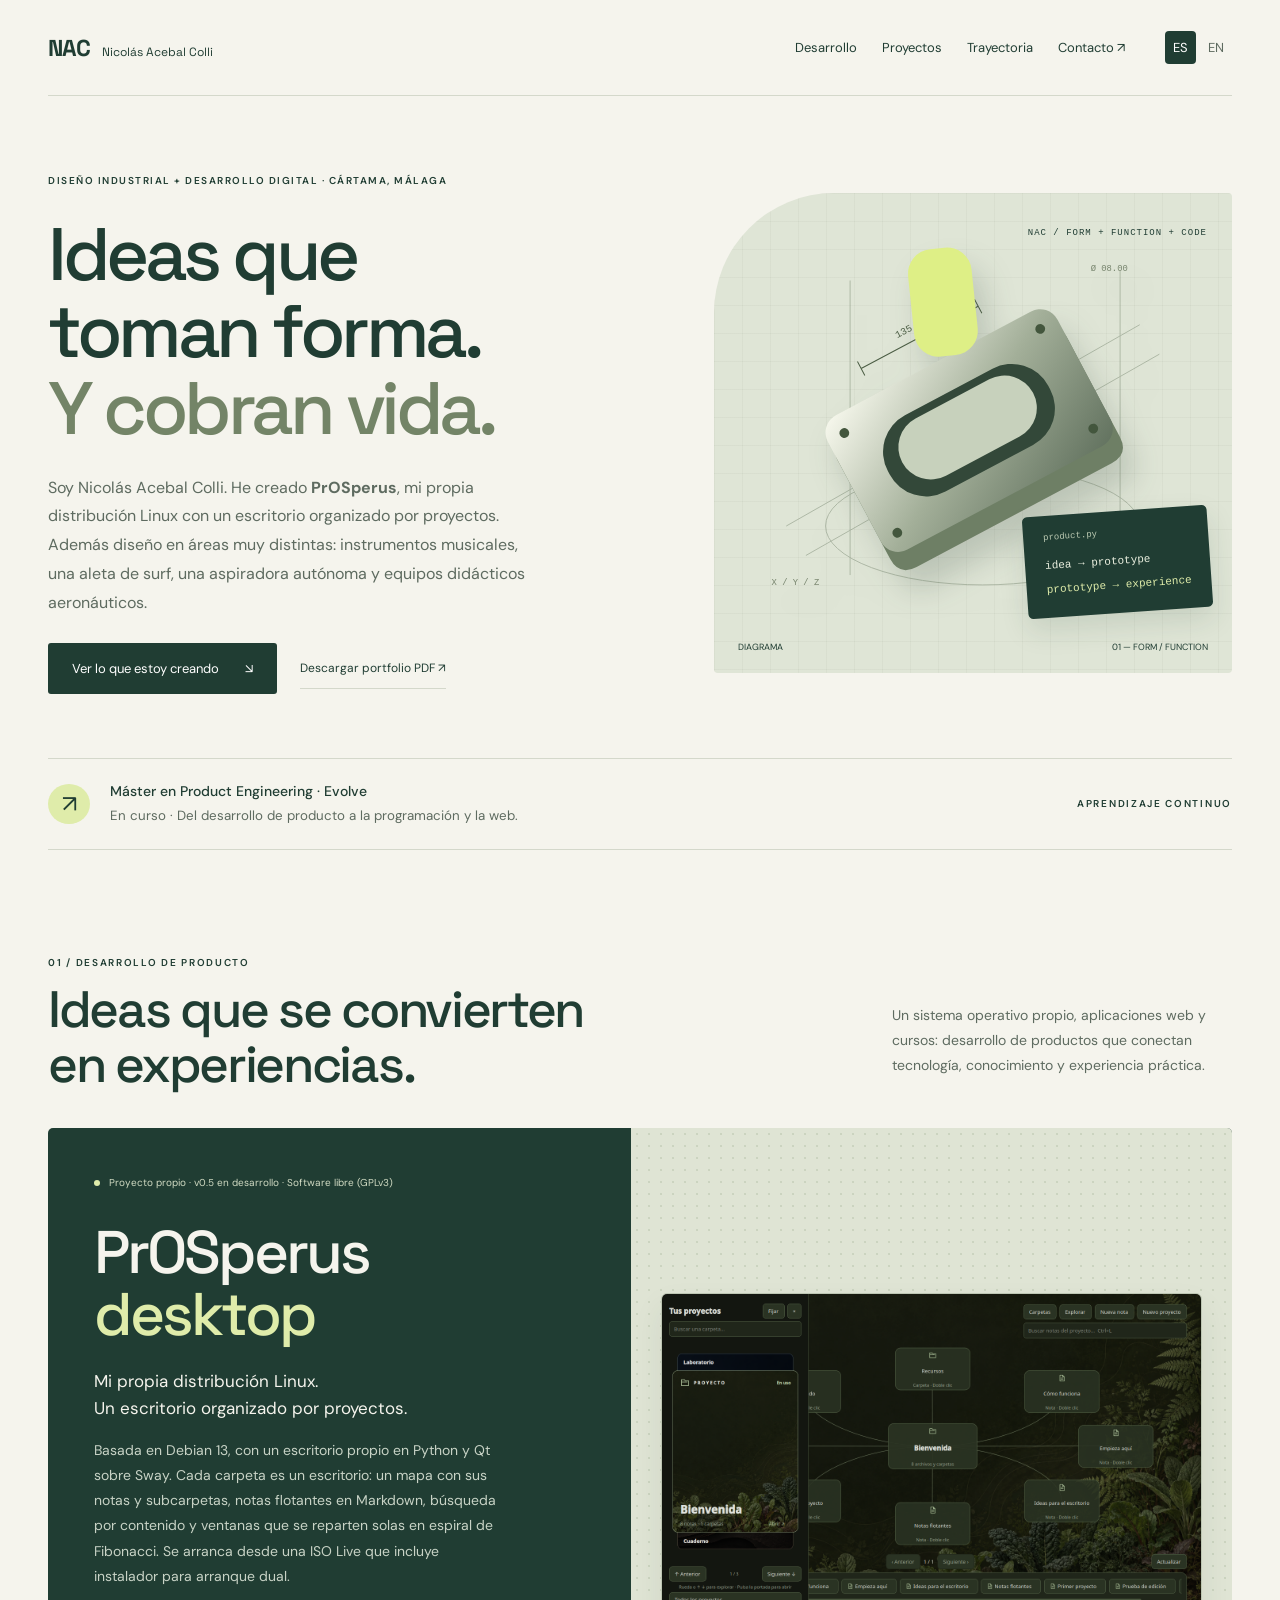
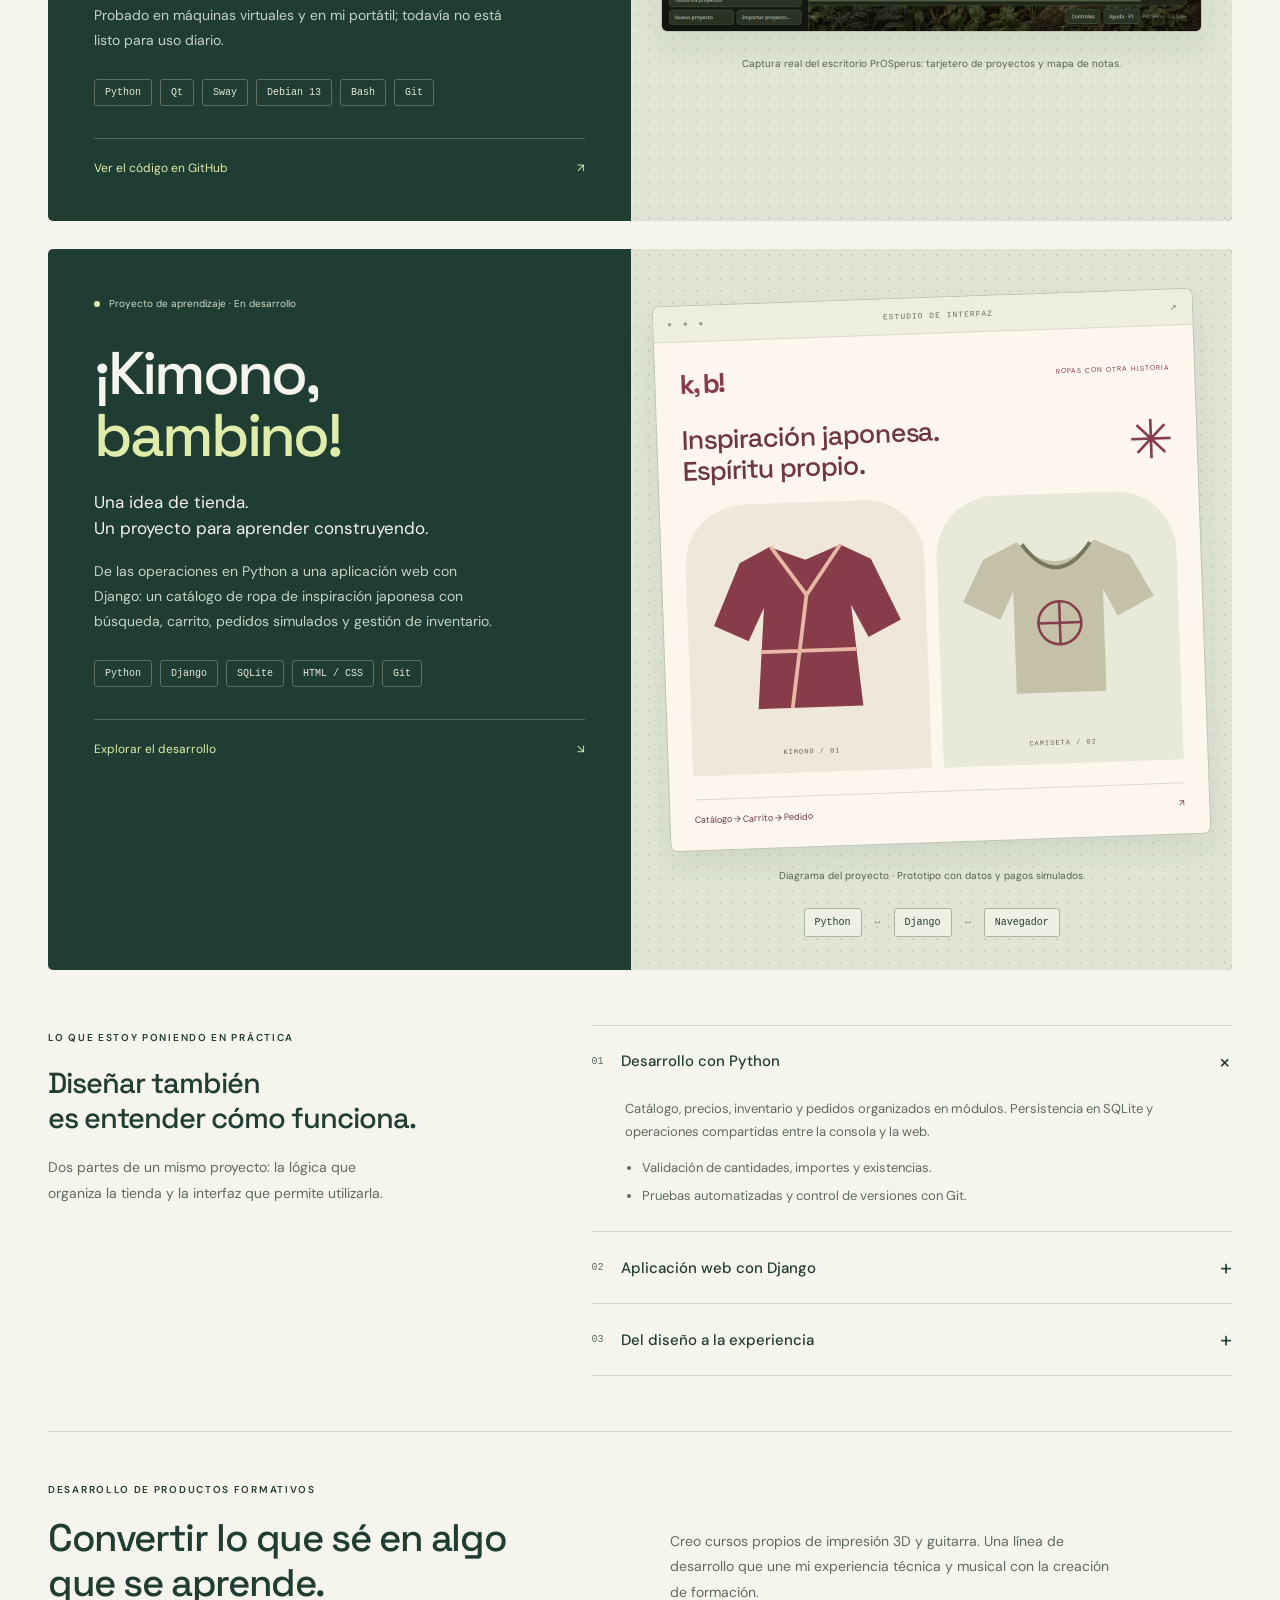
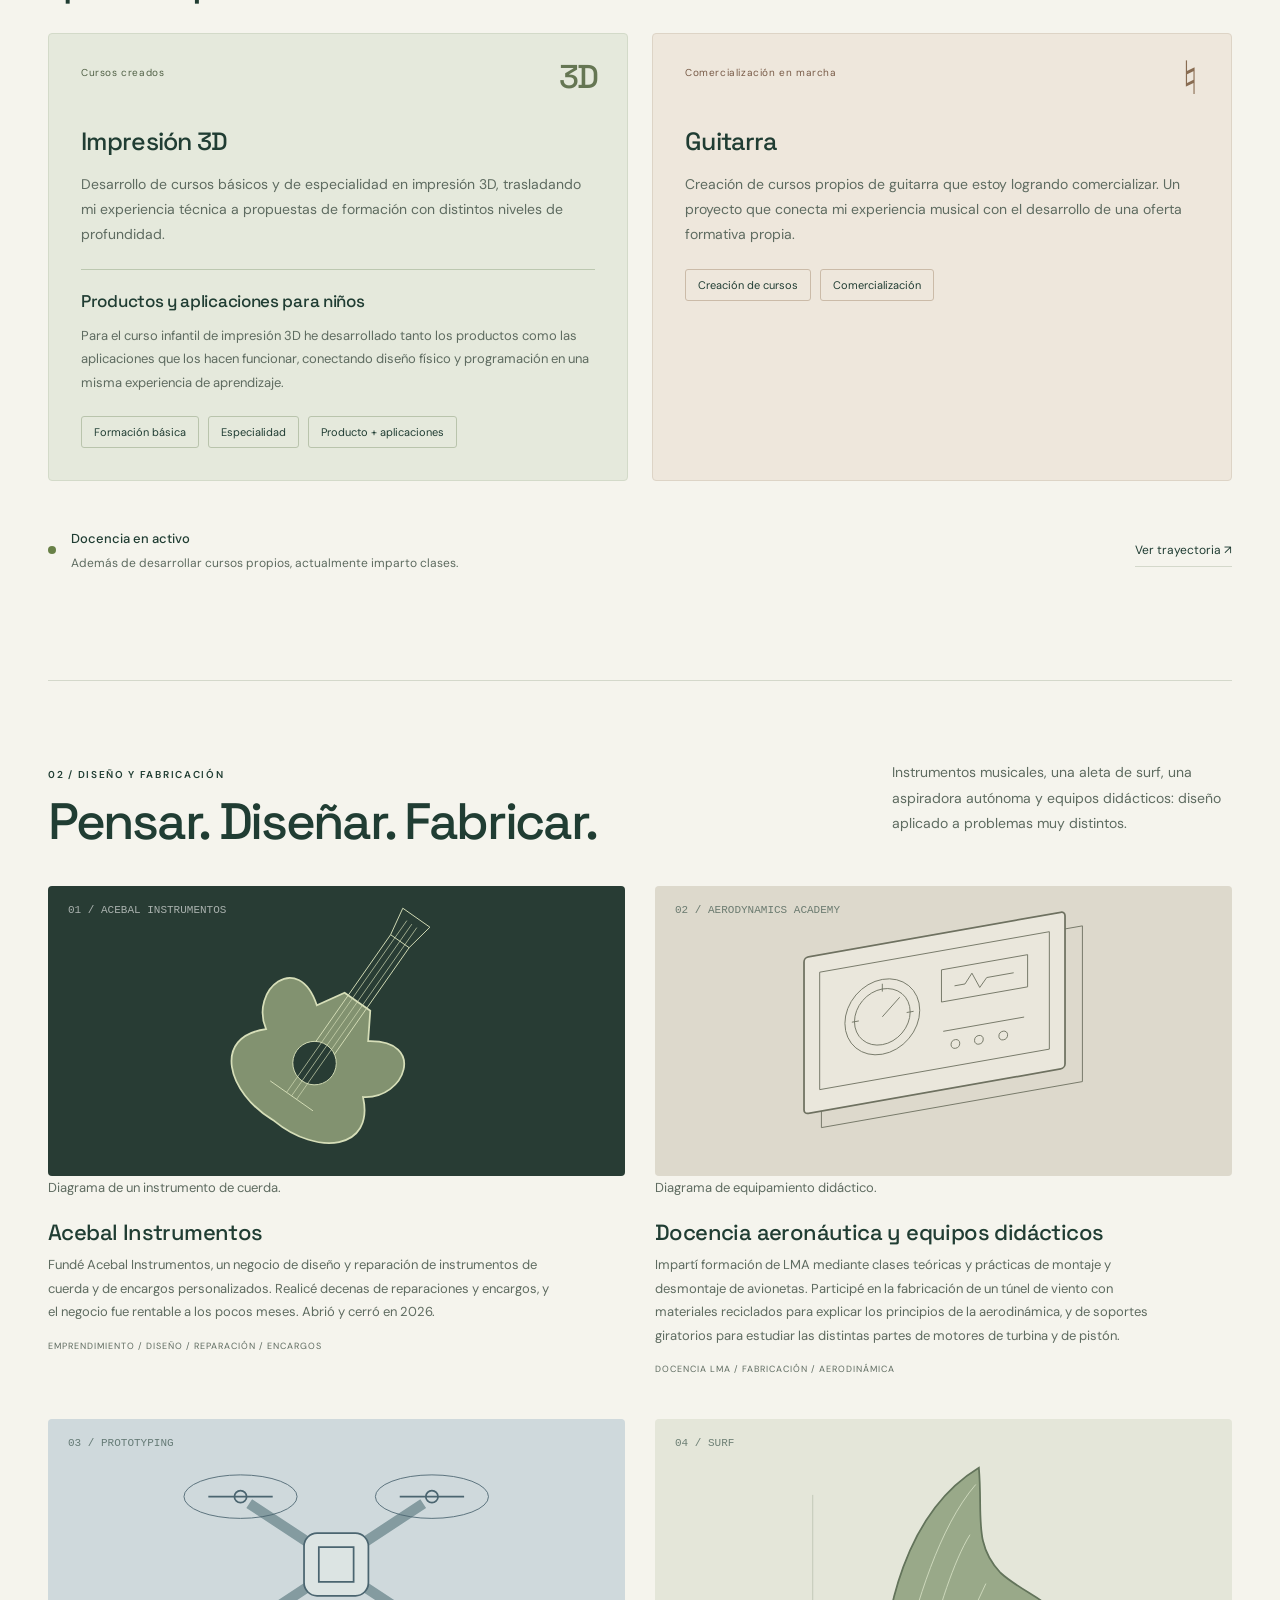
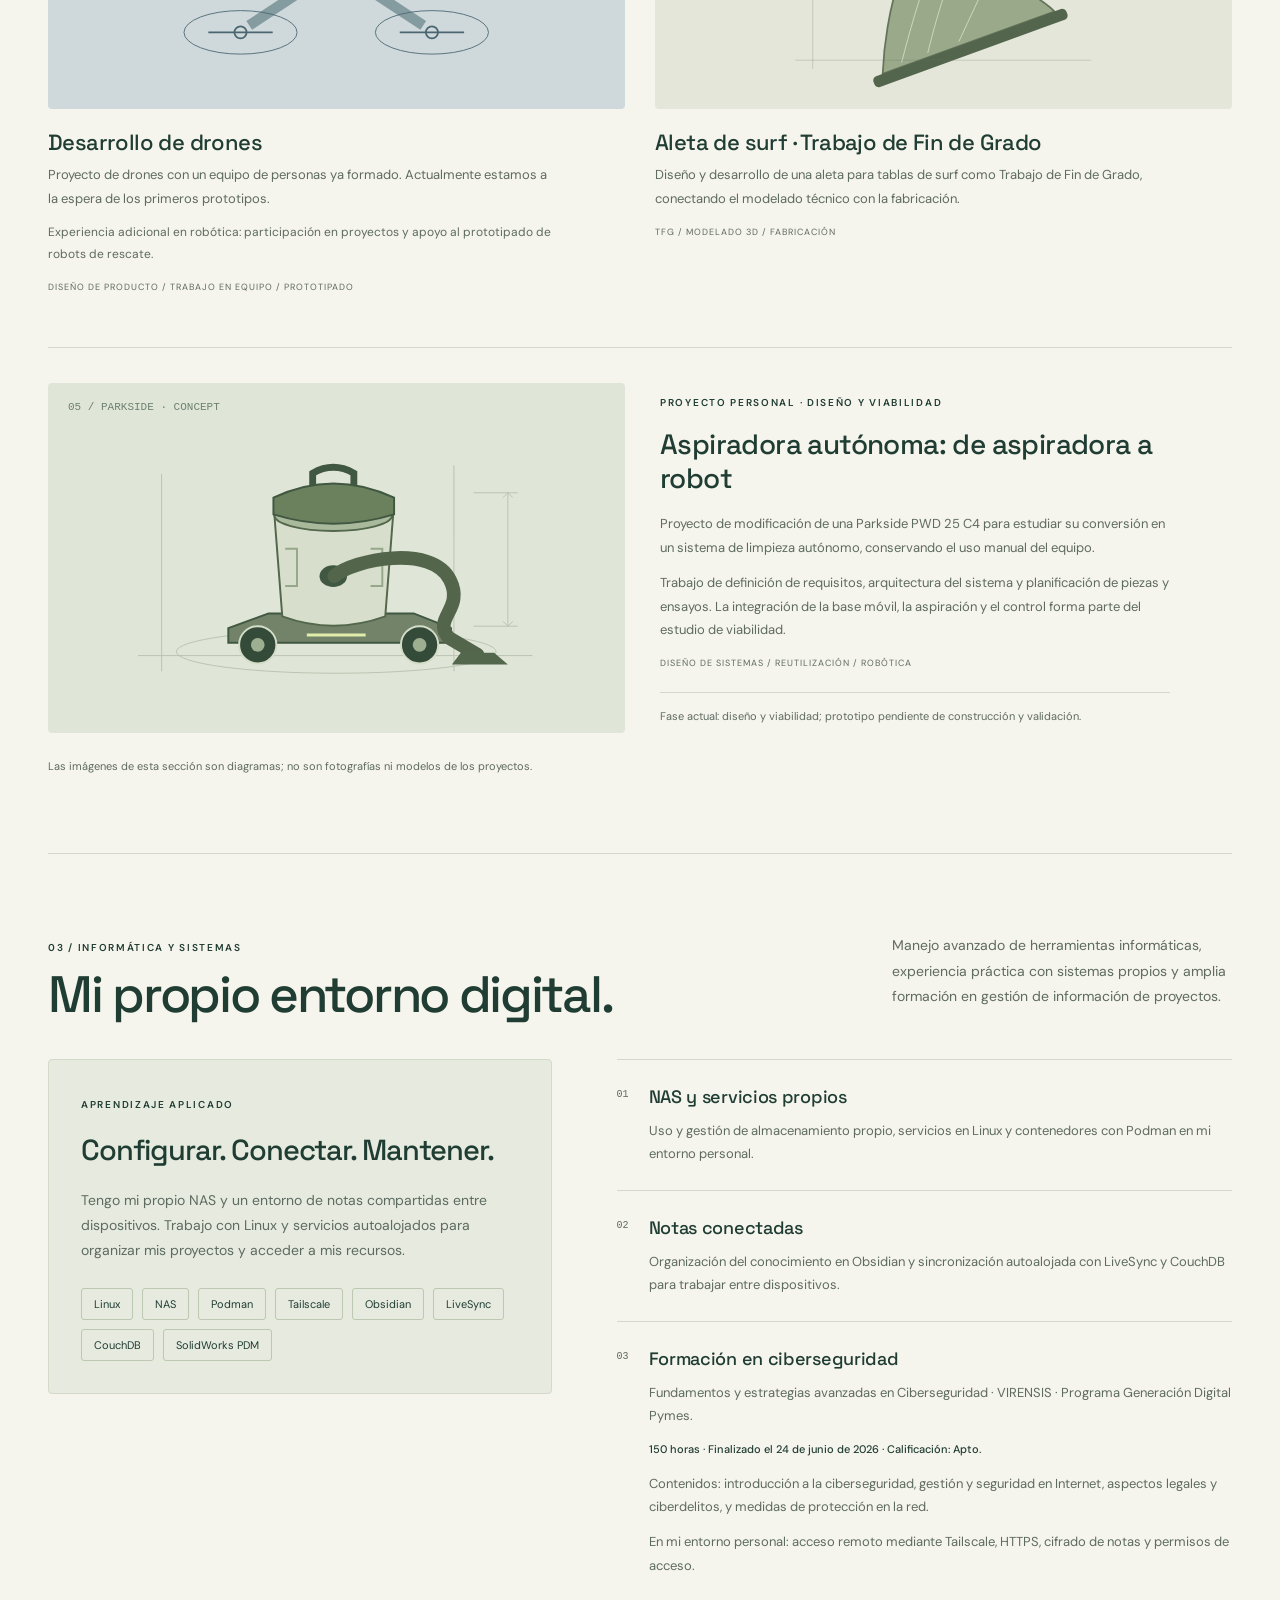
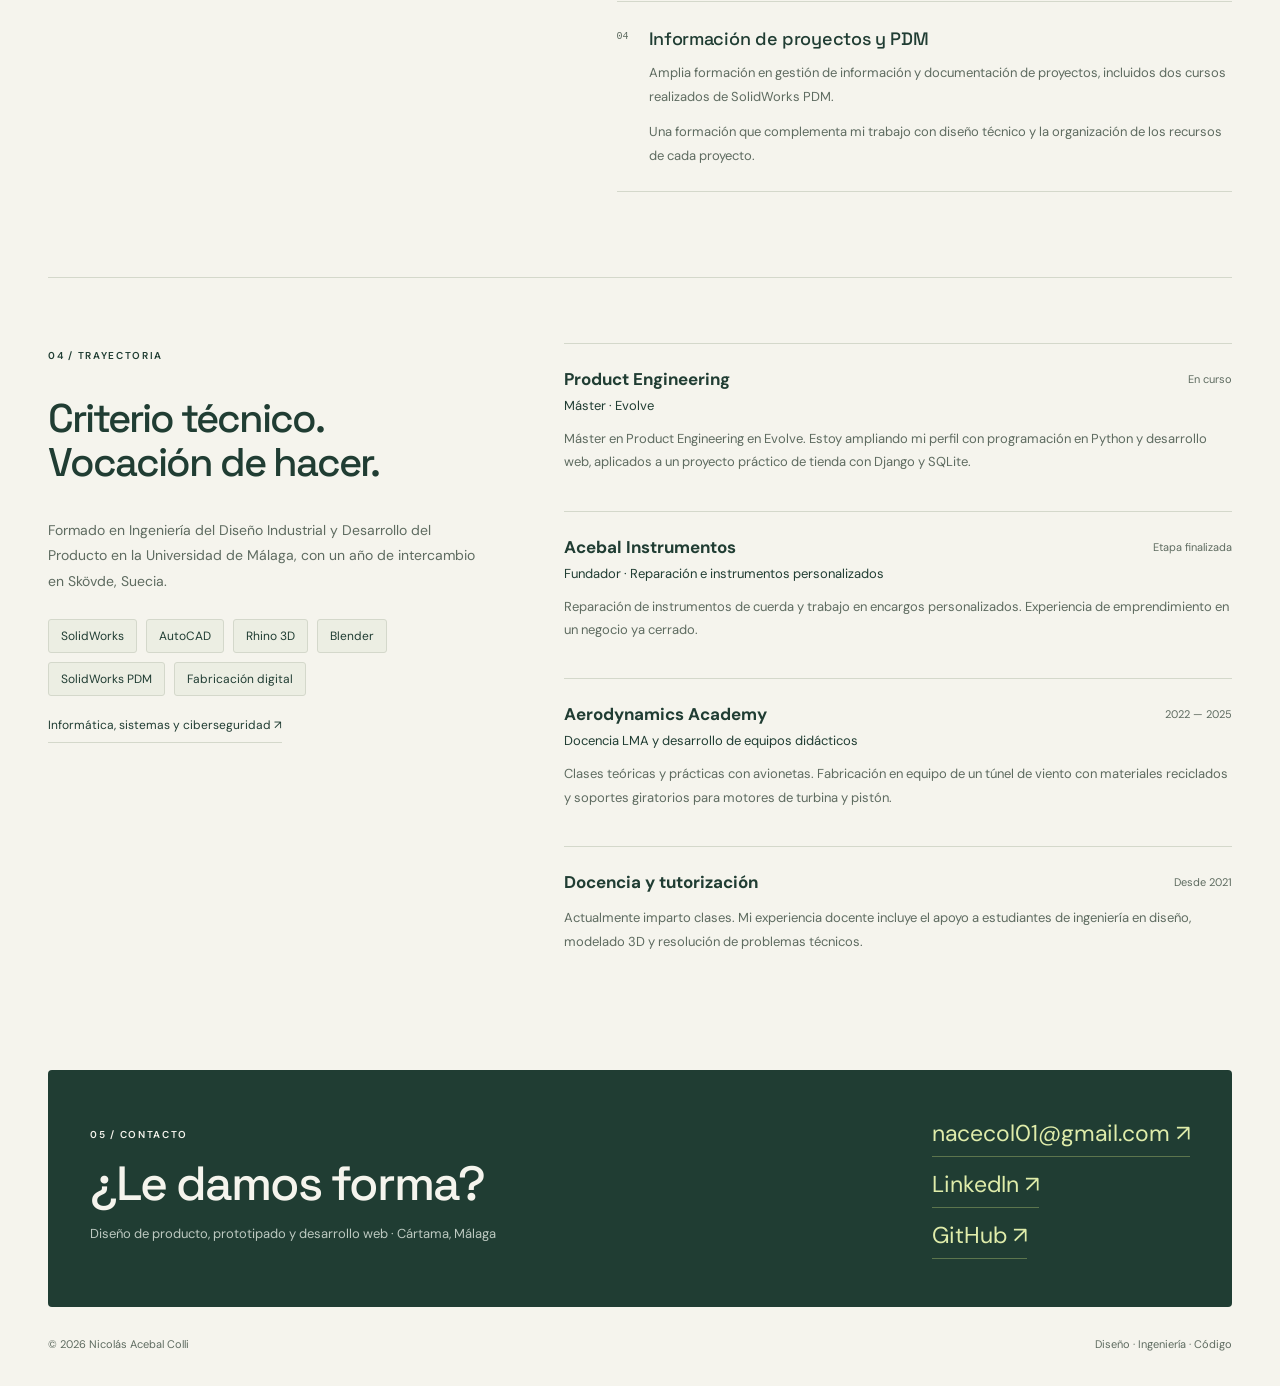
==== commit 8d6b21e0: "Destacar PrOSperus y casos de diseño; imágenes como diagramas Co-Authored-By: Claude Opus 5.5 <norep" ====
--- a/index.html
+++ b/index.html
@@ -8,15 +8,16 @@
 <link rel="stylesheet" href="styles.css"><link rel="stylesheet" href="refinements.css"><link rel="stylesheet" href="print.css"></head>
 <body><a class="skip-link" href="#main" data-es="Saltar al contenido" data-en="Skip to content">Saltar al contenido</a><div class="wrap">
 <header><a class="logo" href="#" aria-label="Nicolás Acebal Colli">NAC<span>Nicolás Acebal Colli</span></a><nav aria-label="Principal"><a href="#development" data-es="Desarrollo" data-en="Development">Desarrollo</a><a href="#projects" data-es="Proyectos" data-en="Projects">Proyectos</a><a href="#about" data-es="Trayectoria" data-en="Background">Trayectoria</a><a href="#contact" data-es="Contacto ↗" data-en="Contact ↗">Contacto ↗</a><div class="langs" aria-label="Idioma / Language"><button type="button" data-lang="es" aria-pressed="true">ES</button><button type="button" data-lang="en" aria-pressed="false">EN</button></div></nav></header>
-<main id="main"><div class="hero"><div><div class="eyebrow" data-es="Diseño industrial + desarrollo digital · Cártama, Málaga" data-en="Industrial design + digital development · Cártama, Málaga">Diseño industrial + desarrollo digital · Cártama, Málaga</div><h1 data-es="Ideas que<br>toman forma.<br><em>Y cobran vida.</em>" data-en="Ideas that<br>take shape.<br><em>And come to life.</em>">Ideas que<br>toman forma.<br><em>Y cobran vida.</em></h1><p class="intro" data-es="Soy Nicolás Acebal Colli. Diseño productos, creo cursos e imparto clases. Conecto mi experiencia en ingeniería y fabricación con el desarrollo de aplicaciones web que estoy aprendiendo en el máster." data-en="I’m Nicolás Acebal Colli. I design products, create courses and teach. I connect my engineering and manufacturing experience with the web application development I am learning during my master’s studies.">Soy Nicolás Acebal Colli. Diseño productos, creo cursos e imparto clases. Conecto mi experiencia en ingeniería y fabricación con el desarrollo de aplicaciones web que estoy aprendiendo en el máster.</p><div class="hero-actions"><a class="cta" href="#development"><span data-es="Ver lo que estoy creando" data-en="Explore what I'm building">Ver lo que estoy creando</span><span aria-hidden="true">↘</span></a><a class="text-button print-cv" href="portfolio-es.pdf" download="Nicolas-Acebal-Colli-Portfolio-ES.pdf" data-es="Descargar portfolio PDF ↗" data-en="Download portfolio PDF ↗">Descargar portfolio PDF ↗</a></div></div>
-<div class="hero-art" role="img" aria-label="Composición conceptual de piezas y planos de diseño industrial"><span class="art-tag">NAC / FORM + FUNCTION + CODE</span><svg viewBox="0 0 500 440" aria-hidden="true"><defs><linearGradient id="metal" x2="1" y2="1"><stop stop-color="#f9faef"/><stop offset=".5" stop-color="#a3af99"/><stop offset="1" stop-color="#61715e"/></linearGradient></defs><g fill="none" stroke="#64755d" stroke-width="1" opacity=".4"><path d="M60 330L420 125M80 360L440 155M125 80L125 380M400 70L400 355"/><ellipse cx="260" cy="330" rx="160" ry="60"/></g><g transform="translate(245 225) rotate(-28)"><path d="M-115-70L110-70Q130-70 130-50V65Q130 85 110 85H-115Q-135 85-135 65V-50Q-135-70-115-70Z" fill="#6e7f65" transform="translate(0 20)"/><rect x="-135" y="-70" width="265" height="155" rx="20" fill="url(#metal)"/><rect x="-95" y="-37" width="185" height="88" rx="42" fill="#334839"/><rect x="-78" y="-29" width="151" height="66" rx="33" fill="#c7d1bc"/><g fill="#43563d"><circle cx="-116" cy="-50" r="5"/><circle cx="110" cy="-50" r="5"/><circle cx="-116" cy="65" r="5"/><circle cx="110" cy="65" r="5"/></g><path d="M-70-100H65M-70-108V-92M65-108V-92" stroke="#4a5c43" fill="none"/><text x="-23" y="-110" font-size="10" font-family="monospace" fill="#4a5c43">135.00</text><rect x="-45" y="-180" width="65" height="110" rx="25" fill="#deef86" transform="rotate(22)"/></g><g fill="#77846d" font-family="monospace" font-size="9"><text x="45" y="390">X / Y / Z</text><text x="370" y="70">Ø 08.00</text></g></svg><div class="code-stamp" aria-hidden="true"><span>product.py</span><code>idea → prototype<br><b>prototype → experience</b></code></div><div class="art-caption"><span data-es="ESTUDIO GRÁFICO CONCEPTUAL" data-en="CONCEPTUAL GRAPHIC STUDY">ESTUDIO GRÁFICO CONCEPTUAL</span><span>01 — FORM / FUNCTION</span></div></div></div>
+<main id="main"><div class="hero"><div><div class="eyebrow" data-es="Diseño industrial + desarrollo digital · Cártama, Málaga" data-en="Industrial design + digital development · Cártama, Málaga">Diseño industrial + desarrollo digital · Cártama, Málaga</div><h1 data-es="Ideas que<br>toman forma.<br><em>Y cobran vida.</em>" data-en="Ideas that<br>take shape.<br><em>And come to life.</em>">Ideas que<br>toman forma.<br><em>Y cobran vida.</em></h1><p class="intro" data-es="Soy Nicolás Acebal Colli. He creado <strong>PrOSperus</strong>, mi propia distribución Linux con un escritorio organizado por proyectos. Además diseño en áreas muy distintas: instrumentos musicales, una aleta de surf, una aspiradora autónoma y equipos didácticos aeronáuticos." data-en="I’m Nicolás Acebal Colli. I built <strong>PrOSperus</strong>, my own Linux distribution with a project-based desktop. I also design across very different fields: musical instruments, a surf fin, an autonomous vacuum cleaner and aircraft training equipment.">Soy Nicolás Acebal Colli. He creado <strong>PrOSperus</strong>, mi propia distribución Linux con un escritorio organizado por proyectos. Además diseño en áreas muy distintas: instrumentos musicales, una aleta de surf, una aspiradora autónoma y equipos didácticos aeronáuticos.</p><div class="hero-actions"><a class="cta" href="#development"><span data-es="Ver lo que estoy creando" data-en="Explore what I'm building">Ver lo que estoy creando</span><span aria-hidden="true">↘</span></a><a class="text-button print-cv" href="portfolio-es.pdf" download="Nicolas-Acebal-Colli-Portfolio-ES.pdf" data-es="Descargar portfolio PDF ↗" data-en="Download portfolio PDF ↗">Descargar portfolio PDF ↗</a></div></div>
+<div class="hero-art" role="img" aria-label="Composición conceptual de piezas y planos de diseño industrial"><span class="art-tag">NAC / FORM + FUNCTION + CODE</span><svg viewBox="0 0 500 440" aria-hidden="true"><defs><linearGradient id="metal" x2="1" y2="1"><stop stop-color="#f9faef"/><stop offset=".5" stop-color="#a3af99"/><stop offset="1" stop-color="#61715e"/></linearGradient></defs><g fill="none" stroke="#64755d" stroke-width="1" opacity=".4"><path d="M60 330L420 125M80 360L440 155M125 80L125 380M400 70L400 355"/><ellipse cx="260" cy="330" rx="160" ry="60"/></g><g transform="translate(245 225) rotate(-28)"><path d="M-115-70L110-70Q130-70 130-50V65Q130 85 110 85H-115Q-135 85-135 65V-50Q-135-70-115-70Z" fill="#6e7f65" transform="translate(0 20)"/><rect x="-135" y="-70" width="265" height="155" rx="20" fill="url(#metal)"/><rect x="-95" y="-37" width="185" height="88" rx="42" fill="#334839"/><rect x="-78" y="-29" width="151" height="66" rx="33" fill="#c7d1bc"/><g fill="#43563d"><circle cx="-116" cy="-50" r="5"/><circle cx="110" cy="-50" r="5"/><circle cx="-116" cy="65" r="5"/><circle cx="110" cy="65" r="5"/></g><path d="M-70-100H65M-70-108V-92M65-108V-92" stroke="#4a5c43" fill="none"/><text x="-23" y="-110" font-size="10" font-family="monospace" fill="#4a5c43">135.00</text><rect x="-45" y="-180" width="65" height="110" rx="25" fill="#deef86" transform="rotate(22)"/></g><g fill="#77846d" font-family="monospace" font-size="9"><text x="45" y="390">X / Y / Z</text><text x="370" y="70">Ø 08.00</text></g></svg><div class="code-stamp" aria-hidden="true"><span>product.py</span><code>idea → prototype<br><b>prototype → experience</b></code></div><div class="art-caption"><span data-es="DIAGRAMA" data-en="DIAGRAM">DIAGRAMA</span><span>01 — FORM / FUNCTION</span></div></div></div>
 <div class="study"><span class="icon">↗</span><div><p data-es="Máster en Product Engineering · Evolve" data-en="Master’s in Product Engineering · Evolve">Máster en Product Engineering · Evolve</p><small data-es="En curso · Del desarrollo de producto a la programación y la web." data-en="In progress · From product development to programming and the web.">En curso · Del desarrollo de producto a la programación y la web.</small></div><span class="eyebrow" data-es="Aprendizaje continuo" data-en="Always learning">Aprendizaje continuo</span></div>
 
 <section id="development" class="development">
-  <div class="section-head"><div><span class="eyebrow" data-es="01 / Desarrollo de producto" data-en="01 / Product development">01 / Desarrollo de producto</span><h2 data-es="Ideas que se convierten<br>en experiencias." data-en="Ideas that become<br>experiences.">Ideas que se convierten<br>en experiencias.</h2></div><p data-es="Aplicaciones web y cursos propios: desarrollo de productos que conectan tecnología, conocimiento y experiencia práctica." data-en="Web applications and original courses: developing products that connect technology, knowledge and hands-on experience.">Aplicaciones web y cursos propios: desarrollo de productos que conectan tecnología, conocimiento y experiencia práctica.</p></div>
-  <article class="web-feature">
+  <div class="section-head"><div><span class="eyebrow" data-es="01 / Desarrollo de producto" data-en="01 / Product development">01 / Desarrollo de producto</span><h2 data-es="Ideas que se convierten<br>en experiencias." data-en="Ideas that become<br>experiences.">Ideas que se convierten<br>en experiencias.</h2></div><p data-es="Un sistema operativo propio, aplicaciones web y cursos: desarrollo de productos que conectan tecnología, conocimiento y experiencia práctica." data-en="My own operating system, web applications and courses: developing products that connect technology, knowledge and hands-on experience.">Un sistema operativo propio, aplicaciones web y cursos: desarrollo de productos que conectan tecnología, conocimiento y experiencia práctica.</p></div>
+  <article class="web-feature prosperus-feature" id="prosperus"><div class="web-story"><span class="status"><i aria-hidden="true"></i><span data-es="Proyecto propio · v0.5 en desarrollo · Software libre (GPLv3)" data-en="Personal project · v0.5 in development · Free software (GPLv3)">Proyecto propio · v0.5 en desarrollo · Software libre (GPLv3)</span></span><h3>PrOSperus<br><em>desktop</em></h3><p class="web-lead" data-es="Mi propia distribución Linux.<br>Un escritorio organizado por proyectos." data-en="My own Linux distribution.<br>A desktop organised by projects.">Mi propia distribución Linux.<br>Un escritorio organizado por proyectos.</p><p data-es="Basada en Debian 13, con un escritorio propio en Python y Qt sobre Sway. Cada carpeta es un escritorio: un mapa con sus notas y subcarpetas, notas flotantes en Markdown, búsqueda por contenido y ventanas que se reparten solas en espiral de Fibonacci. Se arranca desde una ISO Live que incluye instalador para arranque dual." data-en="Based on Debian 13, with my own desktop written in Python and Qt on top of Sway. Every folder is a desktop: a map of its notes and subfolders, floating Markdown notes, full-text search and windows that tile themselves in a Fibonacci spiral. It boots from a Live ISO that includes a dual-boot installer.">Basada en Debian 13, con un escritorio propio en Python y Qt sobre Sway. Cada carpeta es un escritorio: un mapa con sus notas y subcarpetas, notas flotantes en Markdown, búsqueda por contenido y ventanas que se reparten solas en espiral de Fibonacci. Se arranca desde una ISO Live que incluye instalador para arranque dual.</p><p data-es="Probado en máquinas virtuales y en mi portátil; todavía no está listo para uso diario." data-en="Tested in virtual machines and on my laptop; not yet ready for daily use.">Probado en máquinas virtuales y en mi portátil; todavía no está listo para uso diario.</p><div class="tech-list" aria-label="Tecnologías / Technologies"><span>Python</span><span>Qt</span><span>Sway</span><span>Debian 13</span><span>Bash</span><span>Git</span></div><a class="feature-link" href="https://github.com/harasmeant/PrOSperus-desktop" target="_blank" rel="noopener"><span data-es="Ver el código en GitHub" data-en="View the code on GitHub">Ver el código en GitHub</span><span aria-hidden="true">↗</span></a></div><div class="web-visual"><img class="prosperus-shot" src="assets/web/prosperus-desktop.png" alt="Captura de PrOSperus: tarjetero de proyectos y mapa sobre el fondo del proyecto" loading="lazy"><p class="visual-caption" data-es="Captura real del escritorio PrOSperus: tarjetero de proyectos y mapa de notas." data-en="Real screenshot of the PrOSperus desktop: project card deck and note map.">Captura real del escritorio PrOSperus: tarjetero de proyectos y mapa de notas.</p></div></article>
+  <article class="web-feature" style="margin-top:28px">
     <div class="web-story"><span class="status"><i aria-hidden="true"></i><span data-es="Proyecto de aprendizaje · En desarrollo" data-en="Learning project · In development">Proyecto de aprendizaje · En desarrollo</span></span><h3>¡Kimono, <br><em>bambino!</em></h3><p class="web-lead" data-es="Una idea de tienda.<br>Un proyecto para aprender construyendo." data-en="A shop idea.<br>A project for learning by building.">Una idea de tienda.<br>Un proyecto para aprender construyendo.</p><p data-es="De las operaciones en Python a una aplicación web con Django: un catálogo de ropa de inspiración japonesa con búsqueda, carrito, pedidos simulados y gestión de inventario." data-en="From Python operations to a Django web application: a Japanese-inspired clothing catalogue with search, a shopping cart, simulated orders and inventory management.">De las operaciones en Python a una aplicación web con Django: un catálogo de ropa de inspiración japonesa con búsqueda, carrito, pedidos simulados y gestión de inventario.</p><div class="tech-list" aria-label="Tecnologías / Technologies"><span>Python</span><span>Django</span><span>SQLite</span><span>HTML / CSS</span><span>Git</span></div><a class="feature-link" href="#learning"><span data-es="Explorar el desarrollo" data-en="Explore the development">Explorar el desarrollo</span><span aria-hidden="true">↘</span></a></div>
-    <div class="web-visual"><div class="browser-study"><div class="browser-bar"><span class="window-dots" aria-hidden="true">● ● ●</span><span data-es="ESTUDIO DE INTERFAZ" data-en="INTERFACE STUDY">ESTUDIO DE INTERFAZ</span><span aria-hidden="true">↗</span></div><div class="shop-study"><div class="shop-brand">k, b!<span data-es="ROPAS CON OTRA HISTORIA" data-en="CLOTHES WITH A DIFFERENT STORY">ROPAS CON OTRA HISTORIA</span></div><div class="shop-title"><span data-es="Inspiración japonesa.<br>Espíritu propio." data-en="Japanese inspiration.<br>A spirit of its own.">Inspiración japonesa.<br>Espíritu propio.</span><span class="shop-flower" aria-hidden="true">✳</span></div><div class="garments" aria-hidden="true"><div class="garment"><svg viewBox="0 0 180 180"><path d="M62 28L38 40 16 89 43 102 56 76 49 156H132L125 76 138 102 164 89 142 40 118 28 90 39Z" fill="#873c49"/><path d="M63 28L90 67 118 28M90 67L76 156M53 111H128" fill="none" stroke="#e9b7a6" stroke-width="3"/></svg><span>KIMONO / 01</span></div><div class="garment"><svg viewBox="0 0 180 180"><path d="M59 31L32 44 15 77 44 92 55 70 55 151H126V70L137 92 166 77 148 44 120 31Q90 63 59 31" fill="#c5c1a8"/><path d="M63 33Q90 71 117 33" fill="none" stroke="#76765e" stroke-width="3"/><circle cx="91" cy="96" r="17" fill="none" stroke="#873c49" stroke-width="2"/><path d="M91 79V113M74 96H108" stroke="#873c49" stroke-width="2"/></svg><span data-es="CAMISETA / 02" data-en="T-SHIRT / 02">CAMISETA / 02</span></div></div><div class="shop-foot"><span data-es="Catálogo → Carrito → Pedido" data-en="Catalogue → Cart → Order">Catálogo → Carrito → Pedido</span><span aria-hidden="true">↗</span></div></div></div><p class="visual-caption" data-es="Composición ilustrativa del proyecto · Prototipo con datos y pagos simulados." data-en="Illustrative project composition · Prototype with simulated data and payments.">Composición ilustrativa del proyecto · Prototipo con datos y pagos simulados.</p><div class="architecture"><span>Python</span><b aria-hidden="true">↔</b><span>Django</span><b aria-hidden="true">↔</b><span data-es="Navegador" data-en="Browser">Navegador</span></div></div>
+    <div class="web-visual"><div class="browser-study"><div class="browser-bar"><span class="window-dots" aria-hidden="true">● ● ●</span><span data-es="ESTUDIO DE INTERFAZ" data-en="INTERFACE STUDY">ESTUDIO DE INTERFAZ</span><span aria-hidden="true">↗</span></div><div class="shop-study"><div class="shop-brand">k, b!<span data-es="ROPAS CON OTRA HISTORIA" data-en="CLOTHES WITH A DIFFERENT STORY">ROPAS CON OTRA HISTORIA</span></div><div class="shop-title"><span data-es="Inspiración japonesa.<br>Espíritu propio." data-en="Japanese inspiration.<br>A spirit of its own.">Inspiración japonesa.<br>Espíritu propio.</span><span class="shop-flower" aria-hidden="true">✳</span></div><div class="garments" aria-hidden="true"><div class="garment"><svg viewBox="0 0 180 180"><path d="M62 28L38 40 16 89 43 102 56 76 49 156H132L125 76 138 102 164 89 142 40 118 28 90 39Z" fill="#873c49"/><path d="M63 28L90 67 118 28M90 67L76 156M53 111H128" fill="none" stroke="#e9b7a6" stroke-width="3"/></svg><span>KIMONO / 01</span></div><div class="garment"><svg viewBox="0 0 180 180"><path d="M59 31L32 44 15 77 44 92 55 70 55 151H126V70L137 92 166 77 148 44 120 31Q90 63 59 31" fill="#c5c1a8"/><path d="M63 33Q90 71 117 33" fill="none" stroke="#76765e" stroke-width="3"/><circle cx="91" cy="96" r="17" fill="none" stroke="#873c49" stroke-width="2"/><path d="M91 79V113M74 96H108" stroke="#873c49" stroke-width="2"/></svg><span data-es="CAMISETA / 02" data-en="T-SHIRT / 02">CAMISETA / 02</span></div></div><div class="shop-foot"><span data-es="Catálogo → Carrito → Pedido" data-en="Catalogue → Cart → Order">Catálogo → Carrito → Pedido</span><span aria-hidden="true">↗</span></div></div></div><p class="visual-caption" data-es="Diagrama del proyecto · Prototipo con datos y pagos simulados." data-en="Project diagram · Prototype with simulated data and payments.">Diagrama del proyecto · Prototipo con datos y pagos simulados.</p><div class="architecture"><span>Python</span><b aria-hidden="true">↔</b><span>Django</span><b aria-hidden="true">↔</b><span data-es="Navegador" data-en="Browser">Navegador</span></div></div>
   </article>
   <div class="learning" id="learning"><div class="learning-intro"><span class="eyebrow" data-es="Lo que estoy poniendo en práctica" data-en="What I am putting into practice">Lo que estoy poniendo en práctica</span><h3 data-es="Diseñar también<br>es entender cómo funciona." data-en="Design also means<br>understanding how it works.">Diseñar también<br>es entender cómo funciona.</h3><p data-es="Dos partes de un mismo proyecto: la lógica que organiza la tienda y la interfaz que permite utilizarla." data-en="Two parts of the same project: the logic that runs the shop and the interface that makes it usable.">Dos partes de un mismo proyecto: la lógica que organiza la tienda y la interfaz que permite utilizarla.</p></div><div class="learning-details">
   <details open><summary><span class="detail-number">01</span><span data-es="Desarrollo con Python" data-en="Python development">Desarrollo con Python</span><span class="detail-toggle" aria-hidden="true">+</span></summary><div class="detail-body"><p data-es="Catálogo, precios, inventario y pedidos organizados en módulos. Persistencia en SQLite y operaciones compartidas entre la consola y la web." data-en="Catalogue, pricing, inventory and orders organised into modules. SQLite persistence and shared operations for the command line and the web.">Catálogo, precios, inventario y pedidos organizados en módulos. Persistencia en SQLite y operaciones compartidas entre la consola y la web.</p><ul><li data-es="Validación de cantidades, importes y existencias." data-en="Validation of quantities, amounts and stock.">Validación de cantidades, importes y existencias.</li><li data-es="Pruebas automatizadas y control de versiones con Git." data-en="Automated tests and version control with Git.">Pruebas automatizadas y control de versiones con Git.</li></ul></div></details>
@@ -25,11 +26,11 @@
   </div></div>
 <section class="course-development" id="courses" aria-labelledby="courses-title"><div class="course-heading"><div><span class="eyebrow" data-es="Desarrollo de productos formativos" data-en="Educational product development">Desarrollo de productos formativos</span><h3 id="courses-title" data-es="Convertir lo que sé en algo que se aprende." data-en="Turning what I know into something others can learn.">Convertir lo que sé en algo que se aprende.</h3></div><p data-es="Creo cursos propios de impresión 3D y guitarra. Una línea de desarrollo que une mi experiencia técnica y musical con la creación de formación." data-en="I create original 3D printing and guitar courses. A line of product development that brings together my technical and musical experience through course creation.">Creo cursos propios de impresión 3D y guitarra. Una línea de desarrollo que une mi experiencia técnica y musical con la creación de formación.</p></div><div class="course-grid"><article class="course-card"><span class="course-mark" aria-hidden="true">3D</span><span class="course-status" data-es="Cursos creados" data-en="Courses created">Cursos creados</span><h4 data-es="Impresión 3D" data-en="3D printing">Impresión 3D</h4><p data-es="Desarrollo de cursos básicos y de especialidad en impresión 3D, trasladando mi experiencia técnica a propuestas de formación con distintos niveles de profundidad." data-en="Development of introductory and specialist 3D printing courses, turning my technical experience into training at different levels of depth.">Desarrollo de cursos básicos y de especialidad en impresión 3D, trasladando mi experiencia técnica a propuestas de formación con distintos niveles de profundidad.</p><div class="course-product"><h5 data-es="Productos y aplicaciones para niños" data-en="Products and applications for children">Productos y aplicaciones para niños</h5><p data-es="Para el curso infantil de impresión 3D he desarrollado tanto los productos como las aplicaciones que los hacen funcionar, conectando diseño físico y programación en una misma experiencia de aprendizaje." data-en="For the children’s 3D printing course, I have developed both the products and the applications that make them work, connecting physical design and programming in one learning experience.">Para el curso infantil de impresión 3D he desarrollado tanto los productos como las aplicaciones que los hacen funcionar, conectando diseño físico y programación en una misma experiencia de aprendizaje.</p></div><div class="skills"><span data-es="Formación básica" data-en="Introductory training">Formación básica</span><span data-es="Especialidad" data-en="Specialist training">Especialidad</span><span data-es="Producto + aplicaciones" data-en="Products + applications">Producto + aplicaciones</span></div></article><article class="course-card course-music"><span class="course-mark" aria-hidden="true">♮</span><span class="course-status" data-es="Comercialización en marcha" data-en="Commercialisation underway">Comercialización en marcha</span><h4 data-es="Guitarra" data-en="Guitar">Guitarra</h4><p data-es="Creación de cursos propios de guitarra que estoy logrando comercializar. Un proyecto que conecta mi experiencia musical con el desarrollo de una oferta formativa propia." data-en="Creation of original guitar courses that I am beginning to sell. A project connecting my musical experience with the development of my own educational offering.">Creación de cursos propios de guitarra que estoy logrando comercializar. Un proyecto que conecta mi experiencia musical con el desarrollo de una oferta formativa propia.</p><div class="skills"><span data-es="Creación de cursos" data-en="Course creation">Creación de cursos</span><span data-es="Comercialización" data-en="Commercialisation">Comercialización</span></div></article></div><div class="teaching-now"><span class="teaching-dot" aria-hidden="true"></span><div><strong data-es="Docencia en activo" data-en="Currently teaching">Docencia en activo</strong><p data-es="Además de desarrollar cursos propios, actualmente imparto clases." data-en="Alongside developing my own courses, I currently teach.">Además de desarrollar cursos propios, actualmente imparto clases.</p></div><a href="#about"><span data-es="Ver trayectoria" data-en="View background">Ver trayectoria</span><span aria-hidden="true"> ↗</span></a></div></section>
 </section>
-<section id="projects"><div class="section-head"><div><span class="eyebrow" data-es="02 / Diseño y fabricación" data-en="02 / Design & manufacturing">02 / Diseño y fabricación</span><h2 data-es="Pensar. Diseñar. Fabricar." data-en="Think. Design. Make.">Pensar. Diseñar. Fabricar.</h2></div><p data-es="De la fabricación de instrumentos a los sistemas de formación técnica. Una mirada práctica al desarrollo de producto." data-en="From instrument making to technical training systems. A hands-on approach to product development.">De la fabricación de instrumentos a los sistemas de formación técnica. Una mirada práctica al desarrollo de producto.</p></div><div class="projects">
-<article class="project"><div class="project-art p1"><span class="index">01 / ACEBAL INSTRUMENTOS</span><svg viewBox="0 0 500 300" aria-hidden="true"><g transform="translate(240 165) rotate(35)" fill="none" stroke="#d6deb8"><path d="M-36-30C-90-70-110 0-68 26C-114 68-64 112 0 107C64 112 114 68 68 26C110 0 90-70 36-30L18-60H-18Z" fill="#829270" stroke-width="2"/><circle cy="26" r="25" fill="#283c34"/><path d="M-13 5V-145H13V5M-13-145L-19-178H19L13-145M-30 72H30"/><path d="M-7 72V-169M0 72V-169M7 72V-169" stroke-width=".7"/></g><path d="M75 240H425M90 70V255" opacity=".2"/></svg></div><p class="caption" data-es="Ilustración conceptual de un instrumento de cuerda." data-en="Concept illustration of a string instrument.">Ilustración conceptual de un instrumento de cuerda.</p><h3>Acebal Instrumentos</h3><p data-es="Fundé Acebal Instrumentos, un negocio dedicado principalmente a la reparación de todo tipo de instrumentos de cuerda. También trabajé en encargos de instrumentos personalizados. El negocio cerró y esta experiencia forma parte de mi trayectoria profesional." data-en="I founded Acebal Instrumentos, a business focused primarily on repairing all types of string instruments. I also worked on custom instrument commissions. The business has since closed, and this experience remains part of my professional background.">Fundé Acebal Instrumentos, un negocio dedicado principalmente a la reparación de todo tipo de instrumentos de cuerda. También trabajé en encargos de instrumentos personalizados. El negocio cerró y esta experiencia forma parte de mi trayectoria profesional.</p><div class="tags" data-es="Reparación / Instrumentos de cuerda / Encargos personalizados" data-en="Repairs / String instruments / Custom commissions">Reparación / Instrumentos de cuerda / Encargos personalizados</div></article>
-<article class="project"><div class="project-art p2"><span class="index">02 / AERODYNAMICS ACADEMY</span><svg viewBox="0 0 500 300" fill="none" stroke="#6e7160" aria-hidden="true"><g transform="translate(90 65) skewY(-10)"><rect width="300" height="180" rx="5" fill="#eae7dc" stroke-width="2"/><rect x="18" y="20" width="264" height="135"/><circle cx="90" cy="84" r="43"/><circle cx="90" cy="84" r="32"/><path d="M90 84L110 65M90 46V55M55 84H63M118 84H126"/><rect x="158" y="42" width="99" height="37"/><path d="M173 63H185L193 52L202 70L210 60H241M160 113H253"/><circle cx="174" cy="130" r="5"/><circle cx="201" cy="130" r="5"/><circle cx="229" cy="130" r="5"/><path d="M20 180V199H320V20H300"/></g></svg></div><p class="caption" data-es="Ilustración conceptual de equipamiento didáctico." data-en="Concept illustration of teaching equipment.">Ilustración conceptual de equipamiento didáctico.</p><h3 data-es="Docencia aeronáutica y equipos didácticos" data-en="Aircraft maintenance teaching &amp; training equipment">Docencia aeronáutica y equipos didácticos</h3><p data-es="Impartí formación de LMA mediante clases teóricas y prácticas de montaje y desmontaje de avionetas. Participé en la fabricación de un túnel de viento con materiales reciclados para explicar los principios de la aerodinámica, y de soportes giratorios para estudiar las distintas partes de motores de turbina y de pistón." data-en="I taught LMA aircraft maintenance theory and practical classes involving the assembly and disassembly of light aircraft. I helped build a wind tunnel from recycled materials to explain aerodynamic principles, and rotating stands for studying the different parts of turbine and piston engines.">Impartí formación de LMA mediante clases teóricas y prácticas de montaje y desmontaje de avionetas. Participé en la fabricación de un túnel de viento con materiales reciclados para explicar los principios de la aerodinámica, y de soportes giratorios para estudiar las distintas partes de motores de turbina y de pistón.</p><div class="tags" data-es="Docencia LMA / Fabricación / Aerodinámica" data-en="Aircraft maintenance teaching / Fabrication / Aerodynamics">Docencia LMA / Fabricación / Aerodinámica</div></article>
+<section id="projects"><div class="section-head"><div><span class="eyebrow" data-es="02 / Diseño y fabricación" data-en="02 / Design & manufacturing">02 / Diseño y fabricación</span><h2 data-es="Pensar. Diseñar. Fabricar." data-en="Think. Design. Make.">Pensar. Diseñar. Fabricar.</h2></div><p data-es="Instrumentos musicales, una aleta de surf, una aspiradora autónoma y equipos didácticos: diseño aplicado a problemas muy distintos." data-en="Musical instruments, a surf fin, an autonomous vacuum cleaner and training equipment: design applied to very different problems.">Instrumentos musicales, una aleta de surf, una aspiradora autónoma y equipos didácticos: diseño aplicado a problemas muy distintos.</p></div><div class="projects">
+<article class="project"><div class="project-art p1"><span class="index">01 / ACEBAL INSTRUMENTOS</span><svg viewBox="0 0 500 300" aria-hidden="true"><g transform="translate(240 165) rotate(35)" fill="none" stroke="#d6deb8"><path d="M-36-30C-90-70-110 0-68 26C-114 68-64 112 0 107C64 112 114 68 68 26C110 0 90-70 36-30L18-60H-18Z" fill="#829270" stroke-width="2"/><circle cy="26" r="25" fill="#283c34"/><path d="M-13 5V-145H13V5M-13-145L-19-178H19L13-145M-30 72H30"/><path d="M-7 72V-169M0 72V-169M7 72V-169" stroke-width=".7"/></g><path d="M75 240H425M90 70V255" opacity=".2"/></svg></div><p class="caption" data-es="Diagrama de un instrumento de cuerda." data-en="Diagram of a string instrument.">Diagrama de un instrumento de cuerda.</p><h3>Acebal Instrumentos</h3><p data-es="Fundé Acebal Instrumentos, un negocio de diseño y reparación de instrumentos de cuerda y de encargos personalizados. Realicé decenas de reparaciones y encargos, y el negocio fue rentable a los pocos meses. Abrió y cerró en 2026." data-en="I founded Acebal Instrumentos, a business designing and repairing string instruments and building custom commissions. I completed dozens of repairs and commissions, and the business became profitable within a few months. It opened and closed in 2026.">Fundé Acebal Instrumentos, un negocio de diseño y reparación de instrumentos de cuerda y de encargos personalizados. Realicé decenas de reparaciones y encargos, y el negocio fue rentable a los pocos meses. Abrió y cerró en 2026.</p><div class="tags" data-es="Emprendimiento / Diseño / Reparación / Encargos" data-en="Entrepreneurship / Design / Repairs / Commissions">Emprendimiento / Diseño / Reparación / Encargos</div></article>
+<article class="project"><div class="project-art p2"><span class="index">02 / AERODYNAMICS ACADEMY</span><svg viewBox="0 0 500 300" fill="none" stroke="#6e7160" aria-hidden="true"><g transform="translate(90 65) skewY(-10)"><rect width="300" height="180" rx="5" fill="#eae7dc" stroke-width="2"/><rect x="18" y="20" width="264" height="135"/><circle cx="90" cy="84" r="43"/><circle cx="90" cy="84" r="32"/><path d="M90 84L110 65M90 46V55M55 84H63M118 84H126"/><rect x="158" y="42" width="99" height="37"/><path d="M173 63H185L193 52L202 70L210 60H241M160 113H253"/><circle cx="174" cy="130" r="5"/><circle cx="201" cy="130" r="5"/><circle cx="229" cy="130" r="5"/><path d="M20 180V199H320V20H300"/></g></svg></div><p class="caption" data-es="Diagrama de equipamiento didáctico." data-en="Diagram of teaching equipment.">Diagrama de equipamiento didáctico.</p><h3 data-es="Docencia aeronáutica y equipos didácticos" data-en="Aircraft maintenance teaching &amp; training equipment">Docencia aeronáutica y equipos didácticos</h3><p data-es="Impartí formación de LMA mediante clases teóricas y prácticas de montaje y desmontaje de avionetas. Participé en la fabricación de un túnel de viento con materiales reciclados para explicar los principios de la aerodinámica, y de soportes giratorios para estudiar las distintas partes de motores de turbina y de pistón." data-en="I taught LMA aircraft maintenance theory and practical classes involving the assembly and disassembly of light aircraft. I helped build a wind tunnel from recycled materials to explain aerodynamic principles, and rotating stands for studying the different parts of turbine and piston engines.">Impartí formación de LMA mediante clases teóricas y prácticas de montaje y desmontaje de avionetas. Participé en la fabricación de un túnel de viento con materiales reciclados para explicar los principios de la aerodinámica, y de soportes giratorios para estudiar las distintas partes de motores de turbina y de pistón.</p><div class="tags" data-es="Docencia LMA / Fabricación / Aerodinámica" data-en="Aircraft maintenance teaching / Fabrication / Aerodynamics">Docencia LMA / Fabricación / Aerodinámica</div></article>
 <article class="project"><div class="project-art p3"><span class="index">03 / PROTOTYPING</span><svg viewBox="0 0 500 300" fill="none" stroke="#4b6570" stroke-width="2" aria-hidden="true"><g transform="translate(250 150)"><path d="M-24-20L-100-70M24-20L100-70M-24 20L-100 70M24 20L100 70" stroke-width="12" stroke="#849ba0"/><rect x="-37" y="-36" width="74" height="72" rx="15" fill="#dce4e3"/><path d="M-20-20H20V20H-20Z"/><g stroke-width="1"><ellipse cx="-110" cy="-78" rx="65" ry="25"/><ellipse cx="110" cy="-78" rx="65" ry="25"/><ellipse cx="-110" cy="78" rx="65" ry="25"/><ellipse cx="110" cy="78" rx="65" ry="25"/></g><path d="M-147-78H-73M73-78H147M-147 78H-73M73 78H147"/><circle cx="-110" cy="-78" r="7"/><circle cx="110" cy="-78" r="7"/><circle cx="-110" cy="78" r="7"/><circle cx="110" cy="78" r="7"/></g></svg></div><h3 data-es="Desarrollo de drones" data-en="Drone development">Desarrollo de drones</h3><p data-es="Proyecto de drones con un equipo de personas ya formado. Actualmente estamos a la espera de los primeros prototipos." data-en="A drone development project with a team already in place. We are currently awaiting the first prototypes.">Proyecto de drones con un equipo de personas ya formado. Actualmente estamos a la espera de los primeros prototipos.</p><p class="related-experience" data-es="Experiencia adicional en robótica: participación en proyectos y apoyo al prototipado de robots de rescate." data-en="Additional robotics experience: project participation and prototyping support for rescue robots.">Experiencia adicional en robótica: participación en proyectos y apoyo al prototipado de robots de rescate.</p><div class="tags" data-es="Diseño de producto / Trabajo en equipo / Prototipado" data-en="Product design / Teamwork / Prototyping">Diseño de producto / Trabajo en equipo / Prototipado</div></article>
-<article class="project"><div class="project-art p4"><span class="index">04 / SURF</span><svg viewBox="0 0 500 300" aria-hidden="true"><g transform="translate(250 160) rotate(-20)"><path d="M-105 85C-80 25-20-80 80-100C65-45 44-20 62 22C75 47 97 65 105 85Z" fill="#99a989" stroke="#63745b" stroke-width="2"/><path d="M-80 80C-40 22 13-51 70-83M-48 80C-20 38 16-9 44-31M-10 80L42 28" fill="none" stroke="#cfd9bd"/><rect x="-118" y="85" width="236" height="13" rx="5" fill="#53664d"/></g><g stroke="#64755d" opacity=".3"><path d="M80 260H420M100 70V270" fill="none"/></g></svg></div><h3 data-es="Componentes para surf" data-en="Surf components">Componentes para surf</h3><p data-es="Diseño y desarrollo de piezas y componentes para tablas de surf, conectando el modelado técnico con la fabricación." data-en="Design and development of parts and components for surfboards, connecting technical modeling with manufacturing.">Diseño y desarrollo de piezas y componentes para tablas de surf, conectando el modelado técnico con la fabricación.</p><div class="tags" data-es="Componentes / Modelado 3D / Desarrollo" data-en="Components / 3D modeling / Development">Componentes / Modelado 3D / Desarrollo</div></article>
+<article class="project"><div class="project-art p4"><span class="index">04 / SURF</span><svg viewBox="0 0 500 300" aria-hidden="true"><g transform="translate(250 160) rotate(-20)"><path d="M-105 85C-80 25-20-80 80-100C65-45 44-20 62 22C75 47 97 65 105 85Z" fill="#99a989" stroke="#63745b" stroke-width="2"/><path d="M-80 80C-40 22 13-51 70-83M-48 80C-20 38 16-9 44-31M-10 80L42 28" fill="none" stroke="#cfd9bd"/><rect x="-118" y="85" width="236" height="13" rx="5" fill="#53664d"/></g><g stroke="#64755d" opacity=".3"><path d="M80 260H420M100 70V270" fill="none"/></g></svg></div><h3 data-es="Aleta de surf · Trabajo de Fin de Grado" data-en="Surf fin · Bachelor’s thesis">Aleta de surf · Trabajo de Fin de Grado</h3><p data-es="Diseño y desarrollo de una aleta para tablas de surf como Trabajo de Fin de Grado, conectando el modelado técnico con la fabricación." data-en="Design and development of a surfboard fin as my bachelor’s thesis project, connecting technical modelling with manufacturing.">Diseño y desarrollo de una aleta para tablas de surf como Trabajo de Fin de Grado, conectando el modelado técnico con la fabricación.</p><div class="tags" data-es="TFG / Modelado 3D / Fabricación" data-en="Thesis / 3D modelling / Manufacturing">TFG / Modelado 3D / Fabricación</div></article>
 <article class="project project-vacuum" id="vacuum-project">
 <div class="project-art p5"><span class="index">05 / PARKSIDE · CONCEPT</span>
 <svg viewBox="0 0 500 300" fill="none" aria-hidden="true">
@@ -46,8 +47,8 @@
 <path d="M248 169C267 152 348 136 366 173C381 203 347 212 365 232L394 249" stroke="#53664b" stroke-width="14" stroke-linecap="round"/>
 <path d="M377 247L411 247 425 259H368Z" fill="#52674b"/>
 <path d="M220 229H280" stroke="#dfecaa" stroke-width="3"/>
-</svg></div><div class="vacuum-story"><span class="eyebrow" data-es="Proyecto personal · Diseño y viabilidad" data-en="Personal project · Design &amp; feasibility">Proyecto personal · Diseño y viabilidad</span><h3 data-es="De aspiradora a robot de limpieza" data-en="From vacuum cleaner to cleaning robot">De aspiradora a robot de limpieza</h3><p data-es="Proyecto de modificación de una Parkside PWD 25 C4 para estudiar su conversión en un sistema de limpieza autónomo, conservando el uso manual del equipo." data-en="A project to modify a Parkside PWD 25 C4 and explore its conversion into an autonomous cleaning system while retaining manual use.">Proyecto de modificación de una Parkside PWD 25 C4 para estudiar su conversión en un sistema de limpieza autónomo, conservando el uso manual del equipo.</p><p data-es="Trabajo de definición de requisitos, arquitectura del sistema y planificación de piezas y ensayos. La integración de la base móvil, la aspiración y el control forma parte del estudio de viabilidad." data-en="Work on requirements, system architecture and planning parts and tests. Integrating the mobile base, suction and control is part of the feasibility study.">Trabajo de definición de requisitos, arquitectura del sistema y planificación de piezas y ensayos. La integración de la base móvil, la aspiración y el control forma parte del estudio de viabilidad.</p><div class="tags" data-es="Diseño de sistemas / Reutilización / Robótica" data-en="Systems design / Reuse / Robotics">Diseño de sistemas / Reutilización / Robótica</div><p class="project-phase" data-es="Fase actual: diseño y viabilidad; prototipo pendiente de construcción y validación." data-en="Current stage: design and feasibility; prototype construction and validation are pending.">Fase actual: diseño y viabilidad; prototipo pendiente de construcción y validación.</p></div></article>
-</div><p class="note" data-es="Ilustraciones conceptuales de los ámbitos de trabajo; no son fotografías ni modelos de los proyectos." data-en="Conceptual illustrations of the areas of work; these are not photographs or models of the projects.">Ilustraciones conceptuales de los ámbitos de trabajo; no son fotografías ni modelos de los proyectos.</p></section>
+</svg></div><div class="vacuum-story"><span class="eyebrow" data-es="Proyecto personal · Diseño y viabilidad" data-en="Personal project · Design &amp; feasibility">Proyecto personal · Diseño y viabilidad</span><h3 data-es="Aspiradora autónoma: de aspiradora a robot" data-en="Autonomous vacuum: from vacuum cleaner to robot">Aspiradora autónoma: de aspiradora a robot</h3><p data-es="Proyecto de modificación de una Parkside PWD 25 C4 para estudiar su conversión en un sistema de limpieza autónomo, conservando el uso manual del equipo." data-en="A project to modify a Parkside PWD 25 C4 and explore its conversion into an autonomous cleaning system while retaining manual use.">Proyecto de modificación de una Parkside PWD 25 C4 para estudiar su conversión en un sistema de limpieza autónomo, conservando el uso manual del equipo.</p><p data-es="Trabajo de definición de requisitos, arquitectura del sistema y planificación de piezas y ensayos. La integración de la base móvil, la aspiración y el control forma parte del estudio de viabilidad." data-en="Work on requirements, system architecture and planning parts and tests. Integrating the mobile base, suction and control is part of the feasibility study.">Trabajo de definición de requisitos, arquitectura del sistema y planificación de piezas y ensayos. La integración de la base móvil, la aspiración y el control forma parte del estudio de viabilidad.</p><div class="tags" data-es="Diseño de sistemas / Reutilización / Robótica" data-en="Systems design / Reuse / Robotics">Diseño de sistemas / Reutilización / Robótica</div><p class="project-phase" data-es="Fase actual: diseño y viabilidad; prototipo pendiente de construcción y validación." data-en="Current stage: design and feasibility; prototype construction and validation are pending.">Fase actual: diseño y viabilidad; prototipo pendiente de construcción y validación.</p></div></article>
+</div><p class="note" data-es="Las imágenes de esta sección son diagramas; no son fotografías ni modelos de los proyectos." data-en="The images in this section are diagrams; they are not photographs or models of the projects.">Las imágenes de esta sección son diagramas; no son fotografías ni modelos de los proyectos.</p></section>
 <section id="systems" class="systems" aria-labelledby="systems-title"><div class="section-head"><div><span class="eyebrow" data-es="03 / Informática y sistemas" data-en="03 / IT &amp; systems">03 / Informática y sistemas</span><h2 id="systems-title" data-es="Mi propio entorno digital." data-en="My own digital environment.">Mi propio entorno digital.</h2></div><p data-es="Manejo avanzado de herramientas informáticas, experiencia práctica con sistemas propios y amplia formación en gestión de información de proyectos." data-en="Advanced computer skills, hands-on experience with personal systems and extensive training in project information management.">Manejo avanzado de herramientas informáticas, experiencia práctica con sistemas propios y amplia formación en gestión de información de proyectos.</p></div><div class="systems-content"><div class="systems-intro"><span class="eyebrow" data-es="Aprendizaje aplicado" data-en="Applied learning">Aprendizaje aplicado</span><h3 data-es="Configurar. Conectar. Mantener." data-en="Configure. Connect. Maintain.">Configurar. Conectar. Mantener.</h3><p data-es="Tengo mi propio NAS y un entorno de notas compartidas entre dispositivos. Trabajo con Linux y servicios autoalojados para organizar mis proyectos y acceder a mis recursos." data-en="I have my own NAS and a note-taking setup shared across devices. I work with Linux and self-hosted services to organise my projects and access my resources.">Tengo mi propio NAS y un entorno de notas compartidas entre dispositivos. Trabajo con Linux y servicios autoalojados para organizar mis proyectos y acceder a mis recursos.</p><div class="skills" aria-label="Tecnologías / Technologies"><span>Linux</span><span>NAS</span><span>Podman</span><span>Tailscale</span><span>Obsidian</span><span>LiveSync</span><span>CouchDB</span><span>SolidWorks PDM</span></div></div><div class="systems-practice"><article class="system-practice"><span class="system-number" aria-hidden="true">01</span><div><h3 data-es="NAS y servicios propios" data-en="NAS &amp; self-hosted services">NAS y servicios propios</h3><p data-es="Uso y gestión de almacenamiento propio, servicios en Linux y contenedores con Podman en mi entorno personal." data-en="Using and managing personal storage, Linux services and Podman containers in my own environment.">Uso y gestión de almacenamiento propio, servicios en Linux y contenedores con Podman en mi entorno personal.</p></div></article><article class="system-practice"><span class="system-number" aria-hidden="true">02</span><div><h3 data-es="Notas conectadas" data-en="Connected notes">Notas conectadas</h3><p data-es="Organización del conocimiento en Obsidian y sincronización autoalojada con LiveSync y CouchDB para trabajar entre dispositivos." data-en="Knowledge organisation in Obsidian and self-hosted synchronisation with LiveSync and CouchDB to work across devices.">Organización del conocimiento en Obsidian y sincronización autoalojada con LiveSync y CouchDB para trabajar entre dispositivos.</p></div></article><article class="system-practice"><span class="system-number" aria-hidden="true">03</span><div><h3 data-es="Formación en ciberseguridad" data-en="Cybersecurity training">Formación en ciberseguridad</h3><p data-es="Fundamentos y estrategias avanzadas en Ciberseguridad · VIRENSIS · Programa Generación Digital Pymes." data-en="Fundamentos y estrategias avanzadas en Ciberseguridad · VIRENSIS · Generación Digital Pymes programme.">Fundamentos y estrategias avanzadas en Ciberseguridad · VIRENSIS · Programa Generación Digital Pymes.</p><p class="training-meta" data-es="150 horas · Finalizado el 24 de junio de 2026 · Calificación: Apto." data-en="150 hours · Completed on 24 June 2026 · Result: Pass.">150 horas · Finalizado el 24 de junio de 2026 · Calificación: Apto.</p><p data-es="Contenidos: introducción a la ciberseguridad, gestión y seguridad en Internet, aspectos legales y ciberdelitos, y medidas de protección en la red." data-en="Topics: introduction to cybersecurity, Internet management and security, legal aspects and cybercrime, and online protection measures.">Contenidos: introducción a la ciberseguridad, gestión y seguridad en Internet, aspectos legales y ciberdelitos, y medidas de protección en la red.</p><p data-es="En mi entorno personal: acceso remoto mediante Tailscale, HTTPS, cifrado de notas y permisos de acceso." data-en="In my personal environment: remote access through Tailscale, HTTPS, note encryption and access permissions.">En mi entorno personal: acceso remoto mediante Tailscale, HTTPS, cifrado de notas y permisos de acceso.</p></div></article><article class="system-practice"><span class="system-number" aria-hidden="true">04</span><div><h3 data-es="Información de proyectos y PDM" data-en="Project information &amp; PDM">Información de proyectos y PDM</h3><p data-es="Amplia formación en gestión de información y documentación de proyectos, incluidos dos cursos realizados de SolidWorks PDM." data-en="Extensive training in project information and documentation management, including two completed SolidWorks PDM courses.">Amplia formación en gestión de información y documentación de proyectos, incluidos dos cursos realizados de SolidWorks PDM.</p><p data-es="Una formación que complementa mi trabajo con diseño técnico y la organización de los recursos de cada proyecto." data-en="Training that complements my technical design work and the organisation of each project’s resources.">Una formación que complementa mi trabajo con diseño técnico y la organización de los recursos de cada proyecto.</p></div></article></div></div></section>
 <section class="experience" id="about"><div><span class="eyebrow" data-es="04 / Trayectoria" data-en="04 / Background">04 / Trayectoria</span><h2 data-es="Criterio técnico.<br>Vocación de hacer." data-en="Engineering thinking.<br>A drive to make.">Criterio técnico.<br>Vocación de hacer.</h2><p class="intro" data-es="Formado en Ingeniería del Diseño Industrial y Desarrollo del Producto en la Universidad de Málaga, con un año de intercambio en Skövde, Suecia." data-en="Educated in Industrial Design Engineering and Product Development at the University of Málaga, including an exchange year in Skövde, Sweden.">Formado en Ingeniería del Diseño Industrial y Desarrollo del Producto en la Universidad de Málaga, con un año de intercambio en Skövde, Suecia.</p><div class="skills"><span>SolidWorks</span><span>AutoCAD</span><span>Rhino 3D</span><span>Blender</span><span>SolidWorks PDM</span><span data-es="Fabricación digital" data-en="Digital manufacturing">Fabricación digital</span></div><a class="systems-link" href="#systems"><span data-es="Informática, sistemas y ciberseguridad" data-en="IT, systems &amp; cybersecurity">Informática, sistemas y ciberseguridad</span><span aria-hidden="true"> ↗</span></a></div><div>
 <div class="job"><div class="job-top"><h3 data-es="Product Engineering" data-en="Product Engineering">Product Engineering</h3><time data-es="En curso" data-en="In progress">En curso</time></div><b data-es="Máster · Evolve" data-en="Master’s studies · Evolve">Máster · Evolve</b><p data-es="Máster en Product Engineering en Evolve. Estoy ampliando mi perfil con programación en Python y desarrollo web, aplicados a un proyecto práctico de tienda con Django y SQLite." data-en="Master’s studies in Product Engineering at Evolve. I am expanding my skills through Python programming and web development, applied to a practical shop project with Django and SQLite.">Máster en Product Engineering en Evolve. Estoy ampliando mi perfil con programación en Python y desarrollo web, aplicados a un proyecto práctico de tienda con Django y SQLite.</p></div>
--- a/refinements.css
+++ b/refinements.css
@@ -71,3 +71,5 @@
 @media print{@page{margin:15mm}body{background:white;color:#172c24;font-size:10pt}.wrap{width:100%}header{min-height:0;height:auto;padding:0 0 12px}.logo span{display:inline}nav,.hero-art,.hero-actions,.web-visual,.project-art,.skip-link,.feature-link{display:none!important}.hero{display:block;padding:20px 0}.hero h1{font-size:35pt;letter-spacing:-2px;margin:15px 0}.intro{max-width:none;font-size:10pt!important;line-height:1.5}.study{padding:12px 0}.study .eyebrow{display:none}.section-head h2{font-size:24pt}.section-head p{max-width:none}section,#projects,.experience{padding-top:25px;margin-top:20px}.section-head{margin-bottom:15px}.web-feature{display:block;background:white;color:#172c24;border:1px solid #ccc}.web-story{padding:20px}.web-story h3{font-size:28pt;margin:12px 0;letter-spacing:-1px}.web-story h3 br{display:none}.web-story h3 em{color:#172c24}.web-story p,.web-story .web-lead,.status,.tech-list span{color:#172c24;max-width:none}.tech-list{margin-top:10px}.tech-list span{border-color:#ccc}.learning{grid-template-columns:1fr;gap:10px;padding-top:20px}.learning-intro h3{font-size:18pt;margin:10px 0}.learning-intro p{max-width:none}.learning-details details{break-inside:avoid}.detail-toggle{display:none}.projects{grid-template-columns:1fr 1fr;gap:20px}.project{break-inside:avoid}.project h3{margin-top:0;font-size:15pt}.project p,.job p{font-size:9pt}.tags{font-size:7pt}.note{font-size:8pt}.experience{grid-template-columns:1fr 1fr;gap:25px}.experience h2{font-size:24pt}.job{break-inside:avoid;padding:12px 0}.job-top{flex-wrap:wrap}.contact{background:white;color:#172c24;border-top:1px solid #ccc;border-radius:0;padding:20px 0;margin-top:25px;break-inside:avoid}.contact h2{font-size:24pt}.contact p,.contact a{color:#172c24}.contact a{border:0;font-size:12pt}.skills{gap:5px}.skills span{font-size:8pt;padding:5px;background:white}footer{font-size:8pt;padding-bottom:0}}
 
 .contact-links{display:flex;flex-direction:column;align-items:flex-start;gap:12px;min-width:0}.contact-links a{overflow-wrap:anywhere}.contact-links a+a{margin-top:0}
+.prosperus-shot{width:100%;height:auto;display:block;border-radius:6px;border:1px solid #bdc6b3;box-shadow:0 14px 30px #203d3314}
+@media print{.prosperus-feature{break-inside:avoid}}
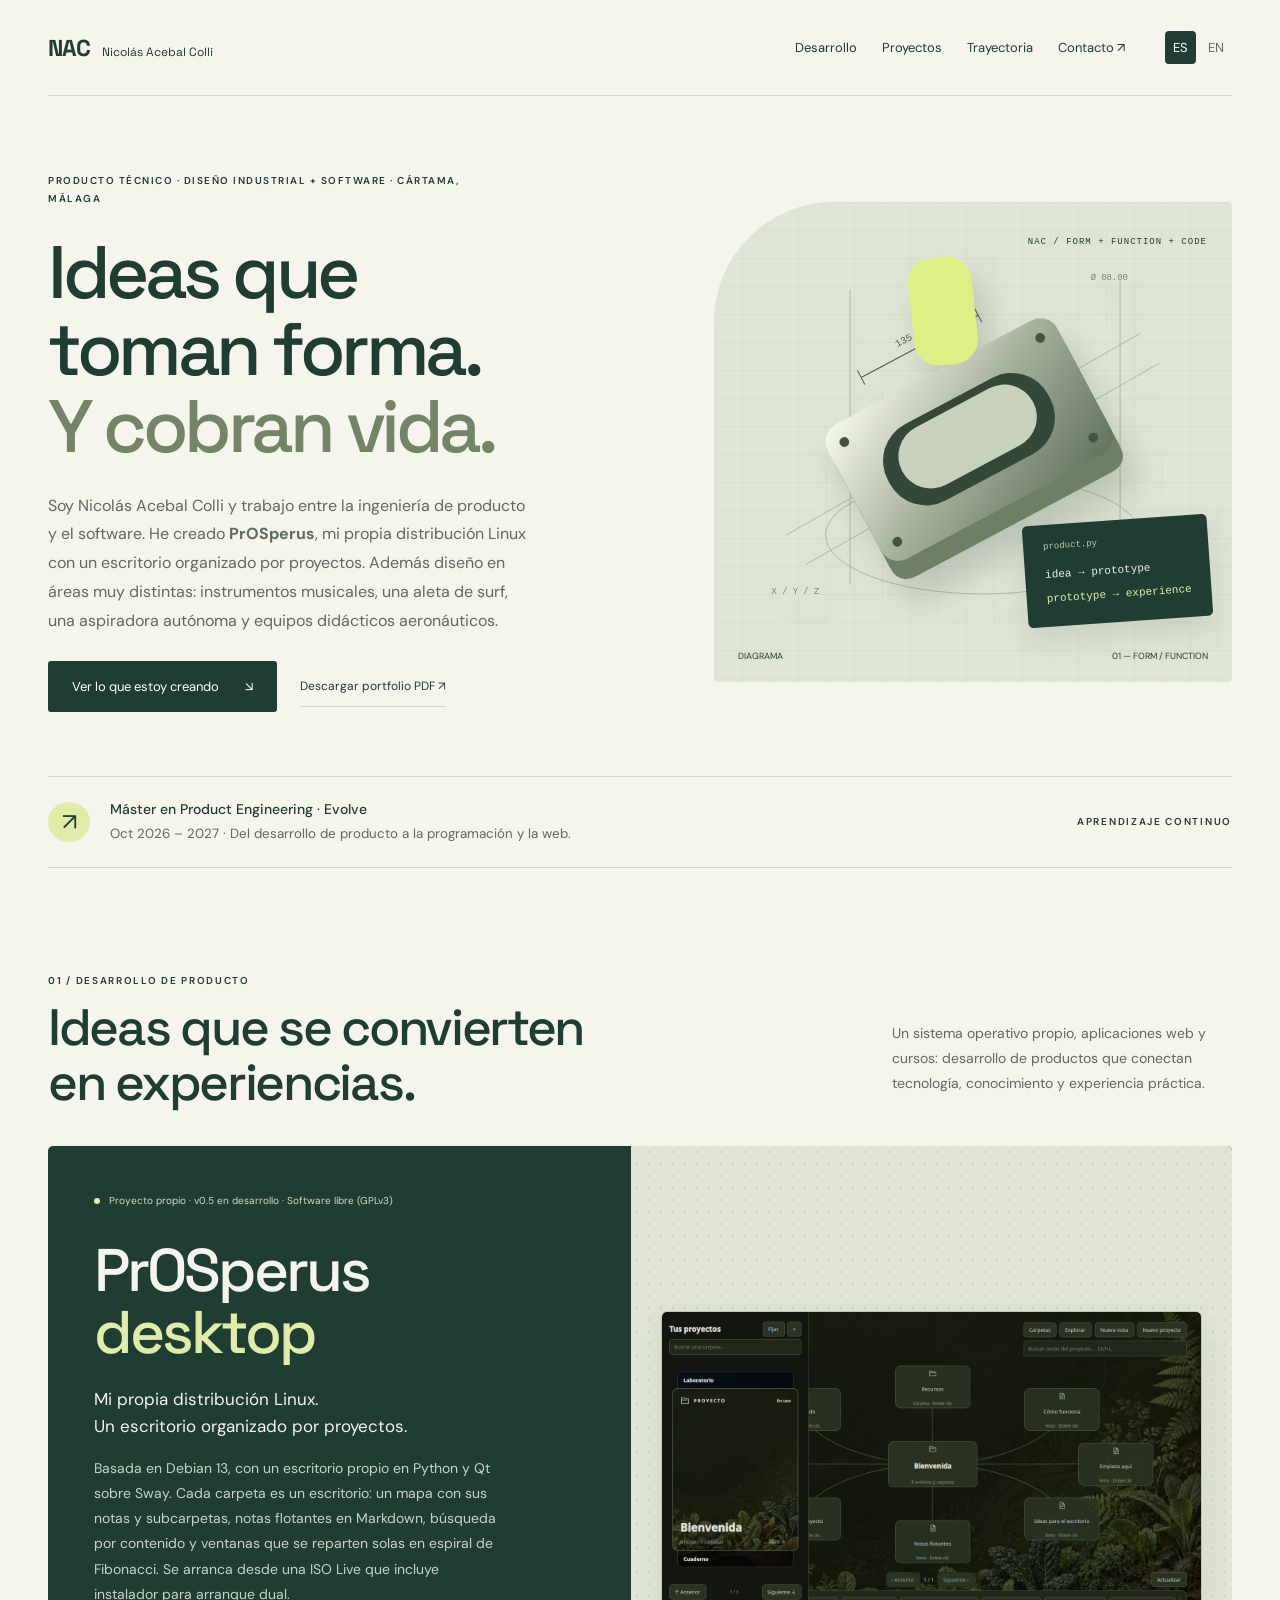
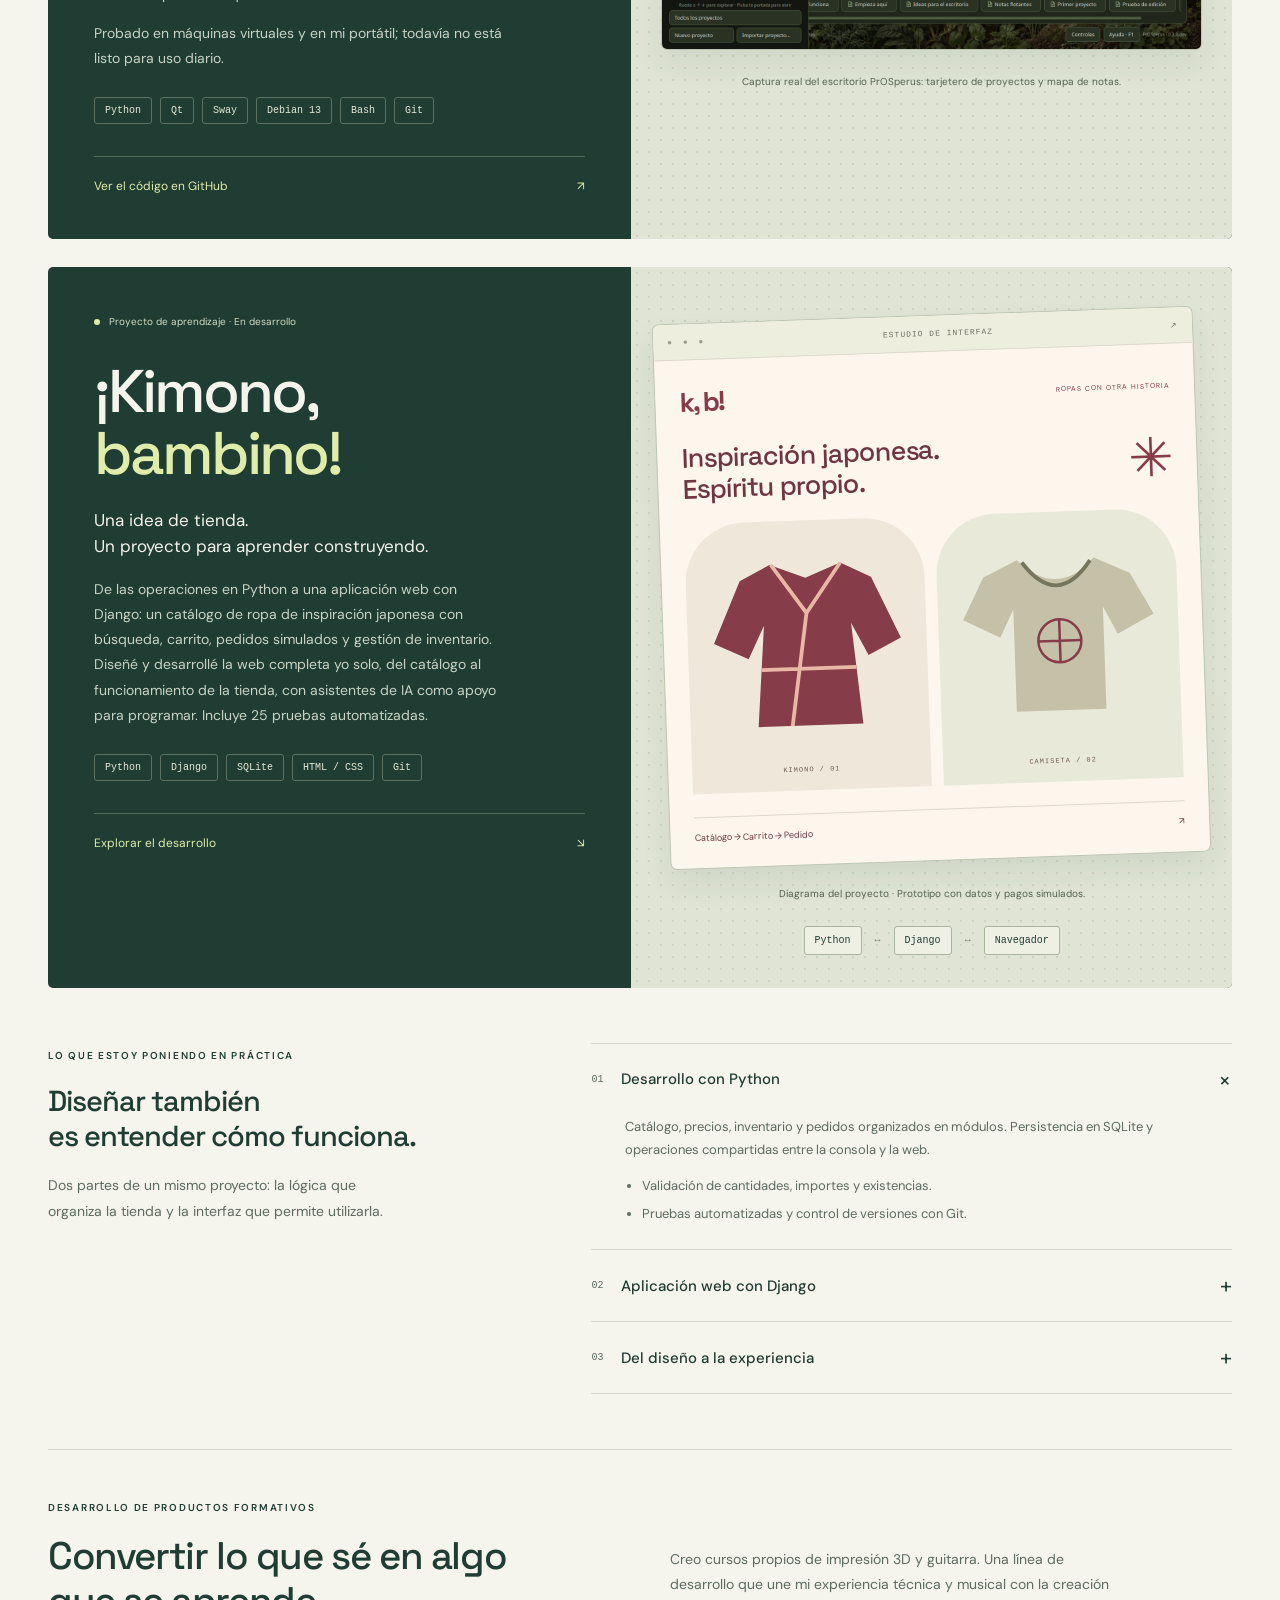
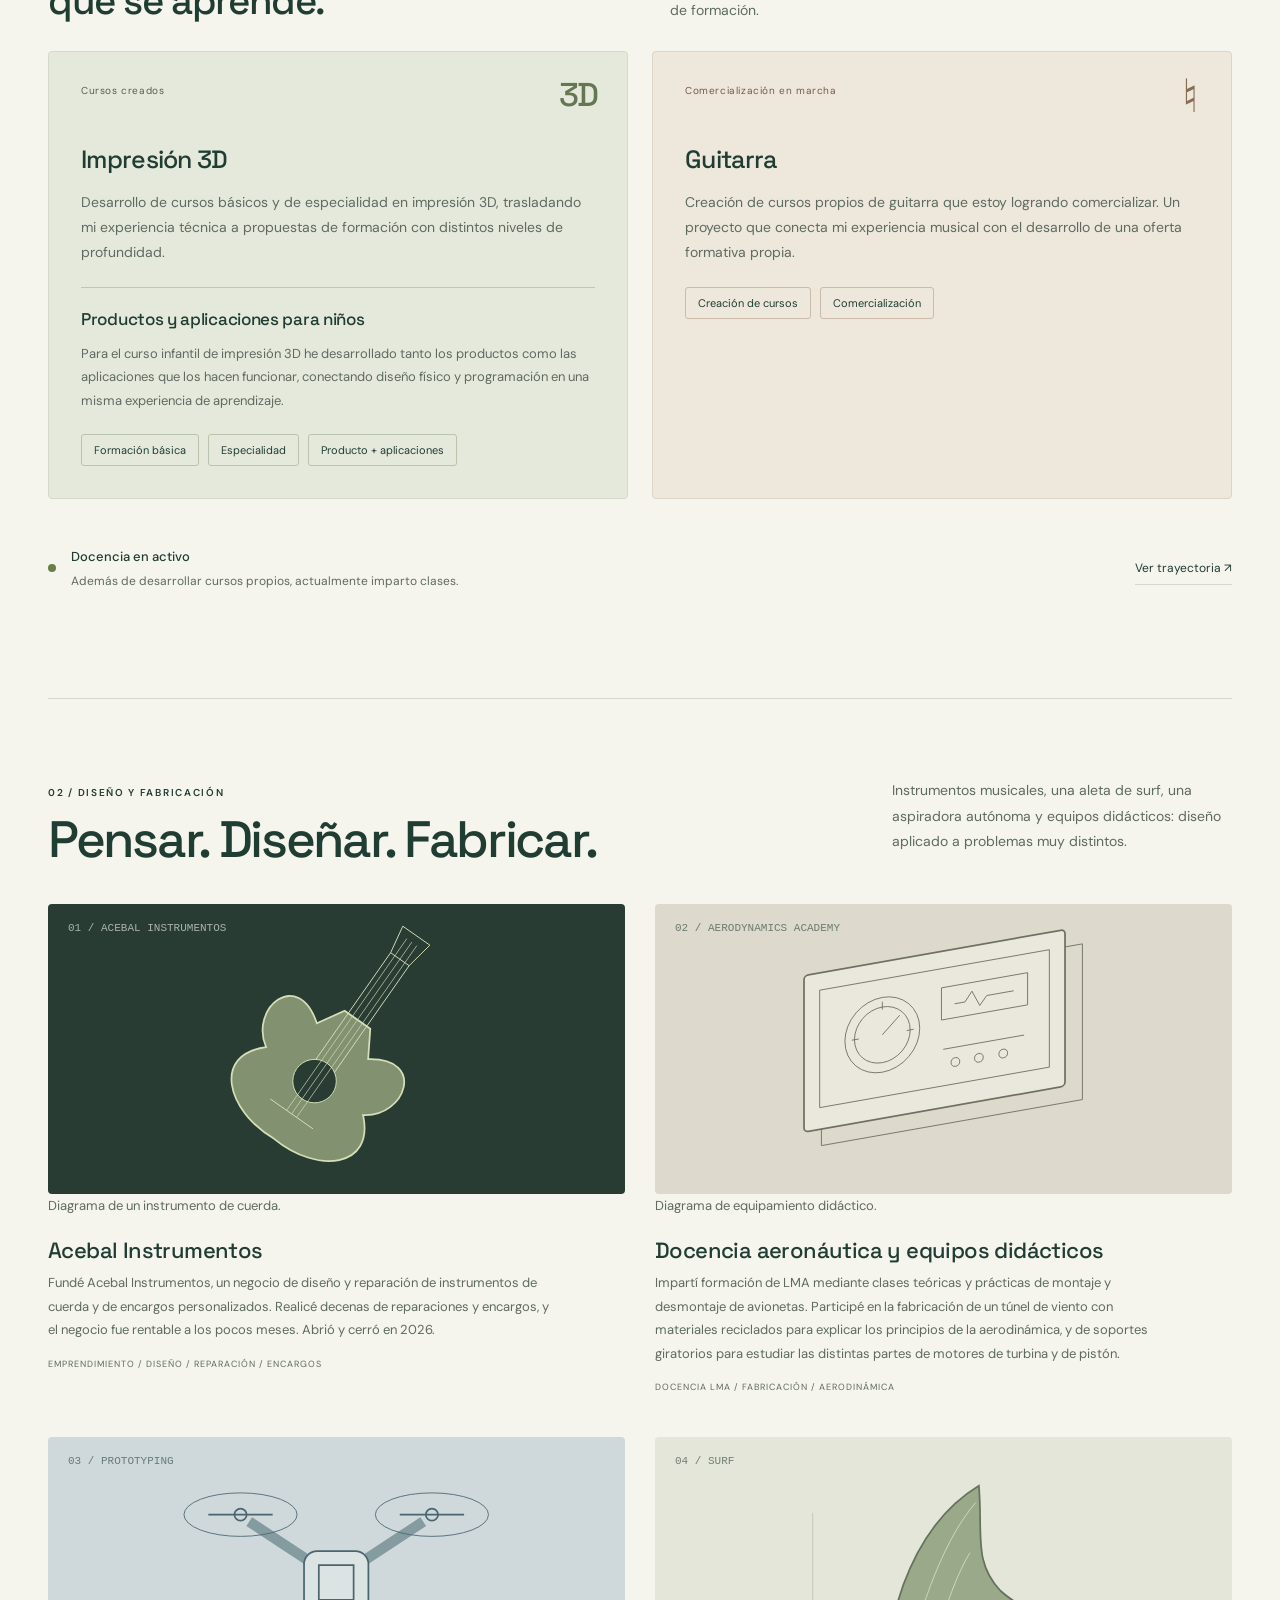
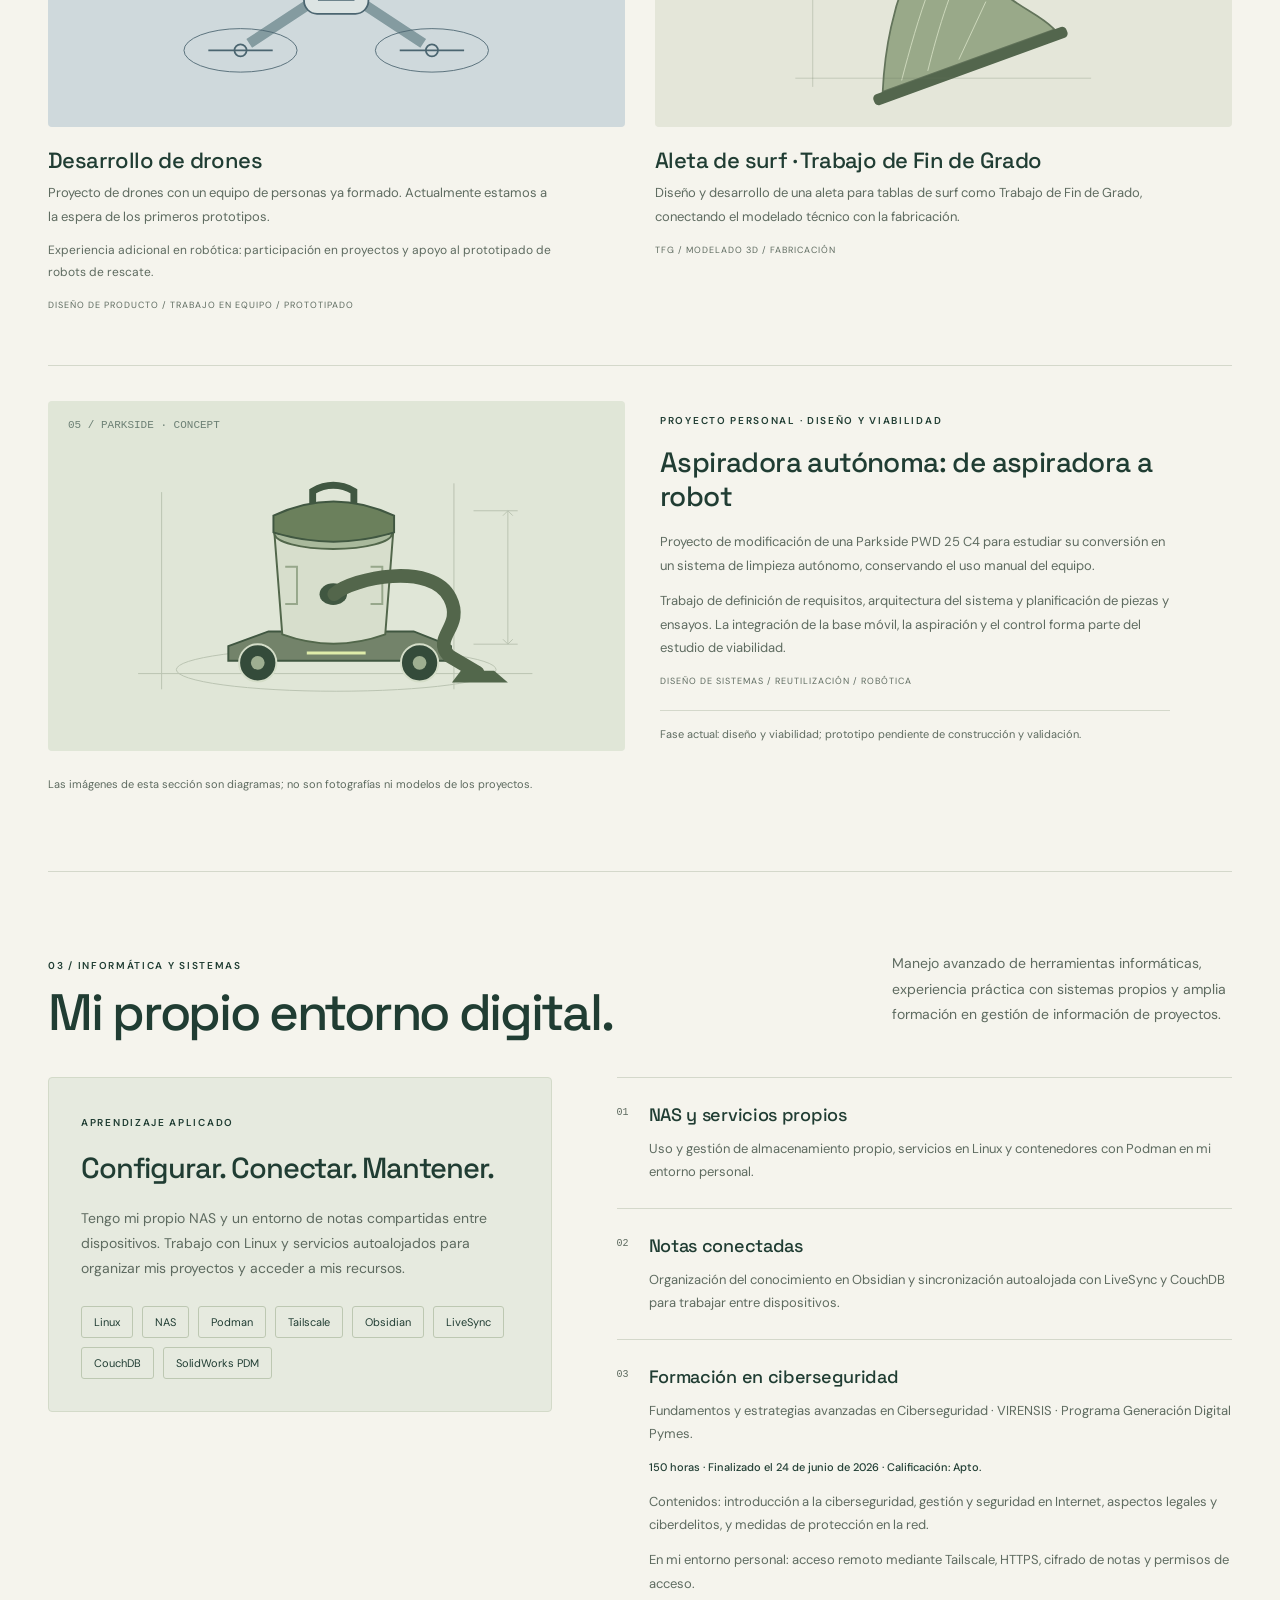
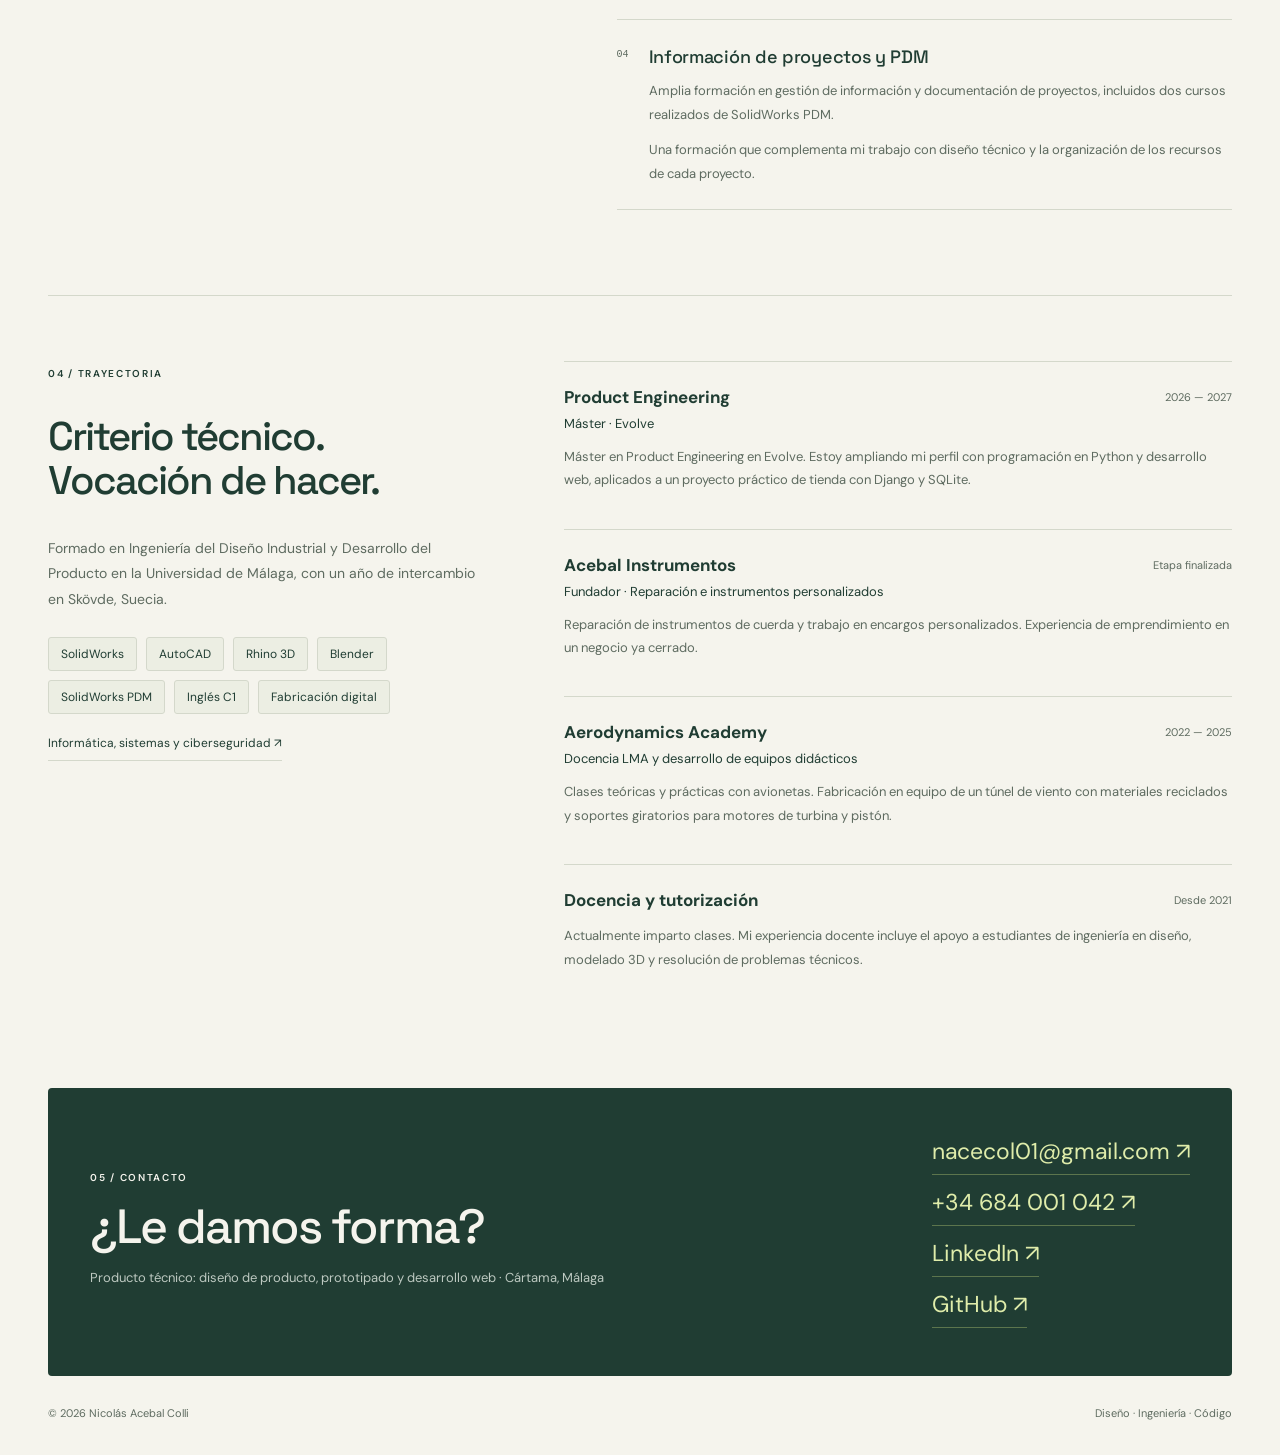
==== commit bfb41617: "Enfoque producto técnico, caso tienda, inglés C1, máster 2026-2027 y teléfono Co-Authored-By: Claude" ====
--- a/index.html
+++ b/index.html
@@ -8,15 +8,15 @@
 <link rel="stylesheet" href="styles.css"><link rel="stylesheet" href="refinements.css"><link rel="stylesheet" href="print.css"></head>
 <body><a class="skip-link" href="#main" data-es="Saltar al contenido" data-en="Skip to content">Saltar al contenido</a><div class="wrap">
 <header><a class="logo" href="#" aria-label="Nicolás Acebal Colli">NAC<span>Nicolás Acebal Colli</span></a><nav aria-label="Principal"><a href="#development" data-es="Desarrollo" data-en="Development">Desarrollo</a><a href="#projects" data-es="Proyectos" data-en="Projects">Proyectos</a><a href="#about" data-es="Trayectoria" data-en="Background">Trayectoria</a><a href="#contact" data-es="Contacto ↗" data-en="Contact ↗">Contacto ↗</a><div class="langs" aria-label="Idioma / Language"><button type="button" data-lang="es" aria-pressed="true">ES</button><button type="button" data-lang="en" aria-pressed="false">EN</button></div></nav></header>
-<main id="main"><div class="hero"><div><div class="eyebrow" data-es="Diseño industrial + desarrollo digital · Cártama, Málaga" data-en="Industrial design + digital development · Cártama, Málaga">Diseño industrial + desarrollo digital · Cártama, Málaga</div><h1 data-es="Ideas que<br>toman forma.<br><em>Y cobran vida.</em>" data-en="Ideas that<br>take shape.<br><em>And come to life.</em>">Ideas que<br>toman forma.<br><em>Y cobran vida.</em></h1><p class="intro" data-es="Soy Nicolás Acebal Colli. He creado <strong>PrOSperus</strong>, mi propia distribución Linux con un escritorio organizado por proyectos. Además diseño en áreas muy distintas: instrumentos musicales, una aleta de surf, una aspiradora autónoma y equipos didácticos aeronáuticos." data-en="I’m Nicolás Acebal Colli. I built <strong>PrOSperus</strong>, my own Linux distribution with a project-based desktop. I also design across very different fields: musical instruments, a surf fin, an autonomous vacuum cleaner and aircraft training equipment.">Soy Nicolás Acebal Colli. He creado <strong>PrOSperus</strong>, mi propia distribución Linux con un escritorio organizado por proyectos. Además diseño en áreas muy distintas: instrumentos musicales, una aleta de surf, una aspiradora autónoma y equipos didácticos aeronáuticos.</p><div class="hero-actions"><a class="cta" href="#development"><span data-es="Ver lo que estoy creando" data-en="Explore what I'm building">Ver lo que estoy creando</span><span aria-hidden="true">↘</span></a><a class="text-button print-cv" href="portfolio-es.pdf" download="Nicolas-Acebal-Colli-Portfolio-ES.pdf" data-es="Descargar portfolio PDF ↗" data-en="Download portfolio PDF ↗">Descargar portfolio PDF ↗</a></div></div>
+<main id="main"><div class="hero"><div><div class="eyebrow" data-es="Producto técnico · Diseño industrial + software · Cártama, Málaga" data-en="Technical product · Industrial design + software · Cártama, Málaga">Producto técnico · Diseño industrial + software · Cártama, Málaga</div><h1 data-es="Ideas que<br>toman forma.<br><em>Y cobran vida.</em>" data-en="Ideas that<br>take shape.<br><em>And come to life.</em>">Ideas que<br>toman forma.<br><em>Y cobran vida.</em></h1><p class="intro" data-es="Soy Nicolás Acebal Colli y trabajo entre la ingeniería de producto y el software. He creado <strong>PrOSperus</strong>, mi propia distribución Linux con un escritorio organizado por proyectos. Además diseño en áreas muy distintas: instrumentos musicales, una aleta de surf, una aspiradora autónoma y equipos didácticos aeronáuticos." data-en="I’m Nicolás Acebal Colli and I work where product engineering meets software. I built <strong>PrOSperus</strong>, my own Linux distribution with a project-based desktop. I also design across very different fields: musical instruments, a surf fin, an autonomous vacuum cleaner and aircraft training equipment.">Soy Nicolás Acebal Colli y trabajo entre la ingeniería de producto y el software. He creado <strong>PrOSperus</strong>, mi propia distribución Linux con un escritorio organizado por proyectos. Además diseño en áreas muy distintas: instrumentos musicales, una aleta de surf, una aspiradora autónoma y equipos didácticos aeronáuticos.</p><div class="hero-actions"><a class="cta" href="#development"><span data-es="Ver lo que estoy creando" data-en="Explore what I'm building">Ver lo que estoy creando</span><span aria-hidden="true">↘</span></a><a class="text-button print-cv" href="portfolio-es.pdf" download="Nicolas-Acebal-Colli-Portfolio-ES.pdf" data-es="Descargar portfolio PDF ↗" data-en="Download portfolio PDF ↗">Descargar portfolio PDF ↗</a></div></div>
 <div class="hero-art" role="img" aria-label="Composición conceptual de piezas y planos de diseño industrial"><span class="art-tag">NAC / FORM + FUNCTION + CODE</span><svg viewBox="0 0 500 440" aria-hidden="true"><defs><linearGradient id="metal" x2="1" y2="1"><stop stop-color="#f9faef"/><stop offset=".5" stop-color="#a3af99"/><stop offset="1" stop-color="#61715e"/></linearGradient></defs><g fill="none" stroke="#64755d" stroke-width="1" opacity=".4"><path d="M60 330L420 125M80 360L440 155M125 80L125 380M400 70L400 355"/><ellipse cx="260" cy="330" rx="160" ry="60"/></g><g transform="translate(245 225) rotate(-28)"><path d="M-115-70L110-70Q130-70 130-50V65Q130 85 110 85H-115Q-135 85-135 65V-50Q-135-70-115-70Z" fill="#6e7f65" transform="translate(0 20)"/><rect x="-135" y="-70" width="265" height="155" rx="20" fill="url(#metal)"/><rect x="-95" y="-37" width="185" height="88" rx="42" fill="#334839"/><rect x="-78" y="-29" width="151" height="66" rx="33" fill="#c7d1bc"/><g fill="#43563d"><circle cx="-116" cy="-50" r="5"/><circle cx="110" cy="-50" r="5"/><circle cx="-116" cy="65" r="5"/><circle cx="110" cy="65" r="5"/></g><path d="M-70-100H65M-70-108V-92M65-108V-92" stroke="#4a5c43" fill="none"/><text x="-23" y="-110" font-size="10" font-family="monospace" fill="#4a5c43">135.00</text><rect x="-45" y="-180" width="65" height="110" rx="25" fill="#deef86" transform="rotate(22)"/></g><g fill="#77846d" font-family="monospace" font-size="9"><text x="45" y="390">X / Y / Z</text><text x="370" y="70">Ø 08.00</text></g></svg><div class="code-stamp" aria-hidden="true"><span>product.py</span><code>idea → prototype<br><b>prototype → experience</b></code></div><div class="art-caption"><span data-es="DIAGRAMA" data-en="DIAGRAM">DIAGRAMA</span><span>01 — FORM / FUNCTION</span></div></div></div>
-<div class="study"><span class="icon">↗</span><div><p data-es="Máster en Product Engineering · Evolve" data-en="Master’s in Product Engineering · Evolve">Máster en Product Engineering · Evolve</p><small data-es="En curso · Del desarrollo de producto a la programación y la web." data-en="In progress · From product development to programming and the web.">En curso · Del desarrollo de producto a la programación y la web.</small></div><span class="eyebrow" data-es="Aprendizaje continuo" data-en="Always learning">Aprendizaje continuo</span></div>
+<div class="study"><span class="icon">↗</span><div><p data-es="Máster en Product Engineering · Evolve" data-en="Master’s in Product Engineering · Evolve">Máster en Product Engineering · Evolve</p><small data-es="Oct 2026 – 2027 · Del desarrollo de producto a la programación y la web." data-en="Oct 2026 – 2027 · From product development to programming and the web.">Oct 2026 – 2027 · Del desarrollo de producto a la programación y la web.</small></div><span class="eyebrow" data-es="Aprendizaje continuo" data-en="Always learning">Aprendizaje continuo</span></div>
 
 <section id="development" class="development">
   <div class="section-head"><div><span class="eyebrow" data-es="01 / Desarrollo de producto" data-en="01 / Product development">01 / Desarrollo de producto</span><h2 data-es="Ideas que se convierten<br>en experiencias." data-en="Ideas that become<br>experiences.">Ideas que se convierten<br>en experiencias.</h2></div><p data-es="Un sistema operativo propio, aplicaciones web y cursos: desarrollo de productos que conectan tecnología, conocimiento y experiencia práctica." data-en="My own operating system, web applications and courses: developing products that connect technology, knowledge and hands-on experience.">Un sistema operativo propio, aplicaciones web y cursos: desarrollo de productos que conectan tecnología, conocimiento y experiencia práctica.</p></div>
   <article class="web-feature prosperus-feature" id="prosperus"><div class="web-story"><span class="status"><i aria-hidden="true"></i><span data-es="Proyecto propio · v0.5 en desarrollo · Software libre (GPLv3)" data-en="Personal project · v0.5 in development · Free software (GPLv3)">Proyecto propio · v0.5 en desarrollo · Software libre (GPLv3)</span></span><h3>PrOSperus<br><em>desktop</em></h3><p class="web-lead" data-es="Mi propia distribución Linux.<br>Un escritorio organizado por proyectos." data-en="My own Linux distribution.<br>A desktop organised by projects.">Mi propia distribución Linux.<br>Un escritorio organizado por proyectos.</p><p data-es="Basada en Debian 13, con un escritorio propio en Python y Qt sobre Sway. Cada carpeta es un escritorio: un mapa con sus notas y subcarpetas, notas flotantes en Markdown, búsqueda por contenido y ventanas que se reparten solas en espiral de Fibonacci. Se arranca desde una ISO Live que incluye instalador para arranque dual." data-en="Based on Debian 13, with my own desktop written in Python and Qt on top of Sway. Every folder is a desktop: a map of its notes and subfolders, floating Markdown notes, full-text search and windows that tile themselves in a Fibonacci spiral. It boots from a Live ISO that includes a dual-boot installer.">Basada en Debian 13, con un escritorio propio en Python y Qt sobre Sway. Cada carpeta es un escritorio: un mapa con sus notas y subcarpetas, notas flotantes en Markdown, búsqueda por contenido y ventanas que se reparten solas en espiral de Fibonacci. Se arranca desde una ISO Live que incluye instalador para arranque dual.</p><p data-es="Probado en máquinas virtuales y en mi portátil; todavía no está listo para uso diario." data-en="Tested in virtual machines and on my laptop; not yet ready for daily use.">Probado en máquinas virtuales y en mi portátil; todavía no está listo para uso diario.</p><div class="tech-list" aria-label="Tecnologías / Technologies"><span>Python</span><span>Qt</span><span>Sway</span><span>Debian 13</span><span>Bash</span><span>Git</span></div><a class="feature-link" href="https://github.com/harasmeant/PrOSperus-desktop" target="_blank" rel="noopener"><span data-es="Ver el código en GitHub" data-en="View the code on GitHub">Ver el código en GitHub</span><span aria-hidden="true">↗</span></a></div><div class="web-visual"><img class="prosperus-shot" src="assets/web/prosperus-desktop.png" alt="Captura de PrOSperus: tarjetero de proyectos y mapa sobre el fondo del proyecto" loading="lazy"><p class="visual-caption" data-es="Captura real del escritorio PrOSperus: tarjetero de proyectos y mapa de notas." data-en="Real screenshot of the PrOSperus desktop: project card deck and note map.">Captura real del escritorio PrOSperus: tarjetero de proyectos y mapa de notas.</p></div></article>
   <article class="web-feature" style="margin-top:28px">
-    <div class="web-story"><span class="status"><i aria-hidden="true"></i><span data-es="Proyecto de aprendizaje · En desarrollo" data-en="Learning project · In development">Proyecto de aprendizaje · En desarrollo</span></span><h3>¡Kimono, <br><em>bambino!</em></h3><p class="web-lead" data-es="Una idea de tienda.<br>Un proyecto para aprender construyendo." data-en="A shop idea.<br>A project for learning by building.">Una idea de tienda.<br>Un proyecto para aprender construyendo.</p><p data-es="De las operaciones en Python a una aplicación web con Django: un catálogo de ropa de inspiración japonesa con búsqueda, carrito, pedidos simulados y gestión de inventario." data-en="From Python operations to a Django web application: a Japanese-inspired clothing catalogue with search, a shopping cart, simulated orders and inventory management.">De las operaciones en Python a una aplicación web con Django: un catálogo de ropa de inspiración japonesa con búsqueda, carrito, pedidos simulados y gestión de inventario.</p><div class="tech-list" aria-label="Tecnologías / Technologies"><span>Python</span><span>Django</span><span>SQLite</span><span>HTML / CSS</span><span>Git</span></div><a class="feature-link" href="#learning"><span data-es="Explorar el desarrollo" data-en="Explore the development">Explorar el desarrollo</span><span aria-hidden="true">↘</span></a></div>
+    <div class="web-story"><span class="status"><i aria-hidden="true"></i><span data-es="Proyecto de aprendizaje · En desarrollo" data-en="Learning project · In development">Proyecto de aprendizaje · En desarrollo</span></span><h3>¡Kimono, <br><em>bambino!</em></h3><p class="web-lead" data-es="Una idea de tienda.<br>Un proyecto para aprender construyendo." data-en="A shop idea.<br>A project for learning by building.">Una idea de tienda.<br>Un proyecto para aprender construyendo.</p><p data-es="De las operaciones en Python a una aplicación web con Django: un catálogo de ropa de inspiración japonesa con búsqueda, carrito, pedidos simulados y gestión de inventario. Diseñé y desarrollé la web completa yo solo, del catálogo al funcionamiento de la tienda, con asistentes de IA como apoyo para programar. Incluye 25 pruebas automatizadas." data-en="From Python operations to a Django web application: a Japanese-inspired clothing catalogue with search, a shopping cart, simulated orders and inventory management. I designed and built the whole site on my own, from the catalogue to how the shop works, using AI assistants to support the coding. It includes 25 automated tests.">De las operaciones en Python a una aplicación web con Django: un catálogo de ropa de inspiración japonesa con búsqueda, carrito, pedidos simulados y gestión de inventario. Diseñé y desarrollé la web completa yo solo, del catálogo al funcionamiento de la tienda, con asistentes de IA como apoyo para programar. Incluye 25 pruebas automatizadas.</p><div class="tech-list" aria-label="Tecnologías / Technologies"><span>Python</span><span>Django</span><span>SQLite</span><span>HTML / CSS</span><span>Git</span></div><a class="feature-link" href="#learning"><span data-es="Explorar el desarrollo" data-en="Explore the development">Explorar el desarrollo</span><span aria-hidden="true">↘</span></a></div>
     <div class="web-visual"><div class="browser-study"><div class="browser-bar"><span class="window-dots" aria-hidden="true">● ● ●</span><span data-es="ESTUDIO DE INTERFAZ" data-en="INTERFACE STUDY">ESTUDIO DE INTERFAZ</span><span aria-hidden="true">↗</span></div><div class="shop-study"><div class="shop-brand">k, b!<span data-es="ROPAS CON OTRA HISTORIA" data-en="CLOTHES WITH A DIFFERENT STORY">ROPAS CON OTRA HISTORIA</span></div><div class="shop-title"><span data-es="Inspiración japonesa.<br>Espíritu propio." data-en="Japanese inspiration.<br>A spirit of its own.">Inspiración japonesa.<br>Espíritu propio.</span><span class="shop-flower" aria-hidden="true">✳</span></div><div class="garments" aria-hidden="true"><div class="garment"><svg viewBox="0 0 180 180"><path d="M62 28L38 40 16 89 43 102 56 76 49 156H132L125 76 138 102 164 89 142 40 118 28 90 39Z" fill="#873c49"/><path d="M63 28L90 67 118 28M90 67L76 156M53 111H128" fill="none" stroke="#e9b7a6" stroke-width="3"/></svg><span>KIMONO / 01</span></div><div class="garment"><svg viewBox="0 0 180 180"><path d="M59 31L32 44 15 77 44 92 55 70 55 151H126V70L137 92 166 77 148 44 120 31Q90 63 59 31" fill="#c5c1a8"/><path d="M63 33Q90 71 117 33" fill="none" stroke="#76765e" stroke-width="3"/><circle cx="91" cy="96" r="17" fill="none" stroke="#873c49" stroke-width="2"/><path d="M91 79V113M74 96H108" stroke="#873c49" stroke-width="2"/></svg><span data-es="CAMISETA / 02" data-en="T-SHIRT / 02">CAMISETA / 02</span></div></div><div class="shop-foot"><span data-es="Catálogo → Carrito → Pedido" data-en="Catalogue → Cart → Order">Catálogo → Carrito → Pedido</span><span aria-hidden="true">↗</span></div></div></div><p class="visual-caption" data-es="Diagrama del proyecto · Prototipo con datos y pagos simulados." data-en="Project diagram · Prototype with simulated data and payments.">Diagrama del proyecto · Prototipo con datos y pagos simulados.</p><div class="architecture"><span>Python</span><b aria-hidden="true">↔</b><span>Django</span><b aria-hidden="true">↔</b><span data-es="Navegador" data-en="Browser">Navegador</span></div></div>
   </article>
   <div class="learning" id="learning"><div class="learning-intro"><span class="eyebrow" data-es="Lo que estoy poniendo en práctica" data-en="What I am putting into practice">Lo que estoy poniendo en práctica</span><h3 data-es="Diseñar también<br>es entender cómo funciona." data-en="Design also means<br>understanding how it works.">Diseñar también<br>es entender cómo funciona.</h3><p data-es="Dos partes de un mismo proyecto: la lógica que organiza la tienda y la interfaz que permite utilizarla." data-en="Two parts of the same project: the logic that runs the shop and the interface that makes it usable.">Dos partes de un mismo proyecto: la lógica que organiza la tienda y la interfaz que permite utilizarla.</p></div><div class="learning-details">
@@ -50,13 +50,13 @@
 </svg></div><div class="vacuum-story"><span class="eyebrow" data-es="Proyecto personal · Diseño y viabilidad" data-en="Personal project · Design &amp; feasibility">Proyecto personal · Diseño y viabilidad</span><h3 data-es="Aspiradora autónoma: de aspiradora a robot" data-en="Autonomous vacuum: from vacuum cleaner to robot">Aspiradora autónoma: de aspiradora a robot</h3><p data-es="Proyecto de modificación de una Parkside PWD 25 C4 para estudiar su conversión en un sistema de limpieza autónomo, conservando el uso manual del equipo." data-en="A project to modify a Parkside PWD 25 C4 and explore its conversion into an autonomous cleaning system while retaining manual use.">Proyecto de modificación de una Parkside PWD 25 C4 para estudiar su conversión en un sistema de limpieza autónomo, conservando el uso manual del equipo.</p><p data-es="Trabajo de definición de requisitos, arquitectura del sistema y planificación de piezas y ensayos. La integración de la base móvil, la aspiración y el control forma parte del estudio de viabilidad." data-en="Work on requirements, system architecture and planning parts and tests. Integrating the mobile base, suction and control is part of the feasibility study.">Trabajo de definición de requisitos, arquitectura del sistema y planificación de piezas y ensayos. La integración de la base móvil, la aspiración y el control forma parte del estudio de viabilidad.</p><div class="tags" data-es="Diseño de sistemas / Reutilización / Robótica" data-en="Systems design / Reuse / Robotics">Diseño de sistemas / Reutilización / Robótica</div><p class="project-phase" data-es="Fase actual: diseño y viabilidad; prototipo pendiente de construcción y validación." data-en="Current stage: design and feasibility; prototype construction and validation are pending.">Fase actual: diseño y viabilidad; prototipo pendiente de construcción y validación.</p></div></article>
 </div><p class="note" data-es="Las imágenes de esta sección son diagramas; no son fotografías ni modelos de los proyectos." data-en="The images in this section are diagrams; they are not photographs or models of the projects.">Las imágenes de esta sección son diagramas; no son fotografías ni modelos de los proyectos.</p></section>
 <section id="systems" class="systems" aria-labelledby="systems-title"><div class="section-head"><div><span class="eyebrow" data-es="03 / Informática y sistemas" data-en="03 / IT &amp; systems">03 / Informática y sistemas</span><h2 id="systems-title" data-es="Mi propio entorno digital." data-en="My own digital environment.">Mi propio entorno digital.</h2></div><p data-es="Manejo avanzado de herramientas informáticas, experiencia práctica con sistemas propios y amplia formación en gestión de información de proyectos." data-en="Advanced computer skills, hands-on experience with personal systems and extensive training in project information management.">Manejo avanzado de herramientas informáticas, experiencia práctica con sistemas propios y amplia formación en gestión de información de proyectos.</p></div><div class="systems-content"><div class="systems-intro"><span class="eyebrow" data-es="Aprendizaje aplicado" data-en="Applied learning">Aprendizaje aplicado</span><h3 data-es="Configurar. Conectar. Mantener." data-en="Configure. Connect. Maintain.">Configurar. Conectar. Mantener.</h3><p data-es="Tengo mi propio NAS y un entorno de notas compartidas entre dispositivos. Trabajo con Linux y servicios autoalojados para organizar mis proyectos y acceder a mis recursos." data-en="I have my own NAS and a note-taking setup shared across devices. I work with Linux and self-hosted services to organise my projects and access my resources.">Tengo mi propio NAS y un entorno de notas compartidas entre dispositivos. Trabajo con Linux y servicios autoalojados para organizar mis proyectos y acceder a mis recursos.</p><div class="skills" aria-label="Tecnologías / Technologies"><span>Linux</span><span>NAS</span><span>Podman</span><span>Tailscale</span><span>Obsidian</span><span>LiveSync</span><span>CouchDB</span><span>SolidWorks PDM</span></div></div><div class="systems-practice"><article class="system-practice"><span class="system-number" aria-hidden="true">01</span><div><h3 data-es="NAS y servicios propios" data-en="NAS &amp; self-hosted services">NAS y servicios propios</h3><p data-es="Uso y gestión de almacenamiento propio, servicios en Linux y contenedores con Podman en mi entorno personal." data-en="Using and managing personal storage, Linux services and Podman containers in my own environment.">Uso y gestión de almacenamiento propio, servicios en Linux y contenedores con Podman en mi entorno personal.</p></div></article><article class="system-practice"><span class="system-number" aria-hidden="true">02</span><div><h3 data-es="Notas conectadas" data-en="Connected notes">Notas conectadas</h3><p data-es="Organización del conocimiento en Obsidian y sincronización autoalojada con LiveSync y CouchDB para trabajar entre dispositivos." data-en="Knowledge organisation in Obsidian and self-hosted synchronisation with LiveSync and CouchDB to work across devices.">Organización del conocimiento en Obsidian y sincronización autoalojada con LiveSync y CouchDB para trabajar entre dispositivos.</p></div></article><article class="system-practice"><span class="system-number" aria-hidden="true">03</span><div><h3 data-es="Formación en ciberseguridad" data-en="Cybersecurity training">Formación en ciberseguridad</h3><p data-es="Fundamentos y estrategias avanzadas en Ciberseguridad · VIRENSIS · Programa Generación Digital Pymes." data-en="Fundamentos y estrategias avanzadas en Ciberseguridad · VIRENSIS · Generación Digital Pymes programme.">Fundamentos y estrategias avanzadas en Ciberseguridad · VIRENSIS · Programa Generación Digital Pymes.</p><p class="training-meta" data-es="150 horas · Finalizado el 24 de junio de 2026 · Calificación: Apto." data-en="150 hours · Completed on 24 June 2026 · Result: Pass.">150 horas · Finalizado el 24 de junio de 2026 · Calificación: Apto.</p><p data-es="Contenidos: introducción a la ciberseguridad, gestión y seguridad en Internet, aspectos legales y ciberdelitos, y medidas de protección en la red." data-en="Topics: introduction to cybersecurity, Internet management and security, legal aspects and cybercrime, and online protection measures.">Contenidos: introducción a la ciberseguridad, gestión y seguridad en Internet, aspectos legales y ciberdelitos, y medidas de protección en la red.</p><p data-es="En mi entorno personal: acceso remoto mediante Tailscale, HTTPS, cifrado de notas y permisos de acceso." data-en="In my personal environment: remote access through Tailscale, HTTPS, note encryption and access permissions.">En mi entorno personal: acceso remoto mediante Tailscale, HTTPS, cifrado de notas y permisos de acceso.</p></div></article><article class="system-practice"><span class="system-number" aria-hidden="true">04</span><div><h3 data-es="Información de proyectos y PDM" data-en="Project information &amp; PDM">Información de proyectos y PDM</h3><p data-es="Amplia formación en gestión de información y documentación de proyectos, incluidos dos cursos realizados de SolidWorks PDM." data-en="Extensive training in project information and documentation management, including two completed SolidWorks PDM courses.">Amplia formación en gestión de información y documentación de proyectos, incluidos dos cursos realizados de SolidWorks PDM.</p><p data-es="Una formación que complementa mi trabajo con diseño técnico y la organización de los recursos de cada proyecto." data-en="Training that complements my technical design work and the organisation of each project’s resources.">Una formación que complementa mi trabajo con diseño técnico y la organización de los recursos de cada proyecto.</p></div></article></div></div></section>
-<section class="experience" id="about"><div><span class="eyebrow" data-es="04 / Trayectoria" data-en="04 / Background">04 / Trayectoria</span><h2 data-es="Criterio técnico.<br>Vocación de hacer." data-en="Engineering thinking.<br>A drive to make.">Criterio técnico.<br>Vocación de hacer.</h2><p class="intro" data-es="Formado en Ingeniería del Diseño Industrial y Desarrollo del Producto en la Universidad de Málaga, con un año de intercambio en Skövde, Suecia." data-en="Educated in Industrial Design Engineering and Product Development at the University of Málaga, including an exchange year in Skövde, Sweden.">Formado en Ingeniería del Diseño Industrial y Desarrollo del Producto en la Universidad de Málaga, con un año de intercambio en Skövde, Suecia.</p><div class="skills"><span>SolidWorks</span><span>AutoCAD</span><span>Rhino 3D</span><span>Blender</span><span>SolidWorks PDM</span><span data-es="Fabricación digital" data-en="Digital manufacturing">Fabricación digital</span></div><a class="systems-link" href="#systems"><span data-es="Informática, sistemas y ciberseguridad" data-en="IT, systems &amp; cybersecurity">Informática, sistemas y ciberseguridad</span><span aria-hidden="true"> ↗</span></a></div><div>
-<div class="job"><div class="job-top"><h3 data-es="Product Engineering" data-en="Product Engineering">Product Engineering</h3><time data-es="En curso" data-en="In progress">En curso</time></div><b data-es="Máster · Evolve" data-en="Master’s studies · Evolve">Máster · Evolve</b><p data-es="Máster en Product Engineering en Evolve. Estoy ampliando mi perfil con programación en Python y desarrollo web, aplicados a un proyecto práctico de tienda con Django y SQLite." data-en="Master’s studies in Product Engineering at Evolve. I am expanding my skills through Python programming and web development, applied to a practical shop project with Django and SQLite.">Máster en Product Engineering en Evolve. Estoy ampliando mi perfil con programación en Python y desarrollo web, aplicados a un proyecto práctico de tienda con Django y SQLite.</p></div>
+<section class="experience" id="about"><div><span class="eyebrow" data-es="04 / Trayectoria" data-en="04 / Background">04 / Trayectoria</span><h2 data-es="Criterio técnico.<br>Vocación de hacer." data-en="Engineering thinking.<br>A drive to make.">Criterio técnico.<br>Vocación de hacer.</h2><p class="intro" data-es="Formado en Ingeniería del Diseño Industrial y Desarrollo del Producto en la Universidad de Málaga, con un año de intercambio en Skövde, Suecia." data-en="Educated in Industrial Design Engineering and Product Development at the University of Málaga, including an exchange year in Skövde, Sweden.">Formado en Ingeniería del Diseño Industrial y Desarrollo del Producto en la Universidad de Málaga, con un año de intercambio en Skövde, Suecia.</p><div class="skills"><span>SolidWorks</span><span>AutoCAD</span><span>Rhino 3D</span><span>Blender</span><span>SolidWorks PDM</span><span data-es="Inglés C1" data-en="English C1">Inglés C1</span><span data-es="Fabricación digital" data-en="Digital manufacturing">Fabricación digital</span></div><a class="systems-link" href="#systems"><span data-es="Informática, sistemas y ciberseguridad" data-en="IT, systems &amp; cybersecurity">Informática, sistemas y ciberseguridad</span><span aria-hidden="true"> ↗</span></a></div><div>
+<div class="job"><div class="job-top"><h3 data-es="Product Engineering" data-en="Product Engineering">Product Engineering</h3><time>2026 — 2027</time></div><b data-es="Máster · Evolve" data-en="Master’s studies · Evolve">Máster · Evolve</b><p data-es="Máster en Product Engineering en Evolve. Estoy ampliando mi perfil con programación en Python y desarrollo web, aplicados a un proyecto práctico de tienda con Django y SQLite." data-en="Master’s studies in Product Engineering at Evolve. I am expanding my skills through Python programming and web development, applied to a practical shop project with Django and SQLite.">Máster en Product Engineering en Evolve. Estoy ampliando mi perfil con programación en Python y desarrollo web, aplicados a un proyecto práctico de tienda con Django y SQLite.</p></div>
 <div class="job"><div class="job-top"><h3>Acebal Instrumentos</h3><time data-es="Etapa finalizada" data-en="Business closed">Etapa finalizada</time></div><b data-es="Fundador · Reparación e instrumentos personalizados" data-en="Founder · Instrument repair &amp; custom commissions">Fundador · Reparación e instrumentos personalizados</b><p data-es="Reparación de instrumentos de cuerda y trabajo en encargos personalizados. Experiencia de emprendimiento en un negocio ya cerrado." data-en="String instrument repairs and work on custom commissions. Entrepreneurial experience in a business that has since closed.">Reparación de instrumentos de cuerda y trabajo en encargos personalizados. Experiencia de emprendimiento en un negocio ya cerrado.</p></div>
 <div class="job"><div class="job-top"><h3>Aerodynamics Academy</h3><time>2022 — 2025</time></div><b data-es="Docencia LMA y desarrollo de equipos didácticos" data-en="Aircraft maintenance teaching &amp; training equipment development">Docencia LMA y desarrollo de equipos didácticos</b><p data-es="Clases teóricas y prácticas con avionetas. Fabricación en equipo de un túnel de viento con materiales reciclados y soportes giratorios para motores de turbina y pistón." data-en="Theory and practical classes using light aircraft. Team-built teaching equipment: a wind tunnel made from recycled materials and rotating stands for turbine and piston engines.">Clases teóricas y prácticas con avionetas. Fabricación en equipo de un túnel de viento con materiales reciclados y soportes giratorios para motores de turbina y pistón.</p></div>
 <div class="job"><div class="job-top"><h3 data-es="Docencia y tutorización" data-en="Teaching & mentoring">Docencia y tutorización</h3><time data-es="Desde 2021" data-en="Since 2021">Desde 2021</time></div><p data-es="Actualmente imparto clases. Mi experiencia docente incluye el apoyo a estudiantes de ingeniería en diseño, modelado 3D y resolución de problemas técnicos." data-en="I currently teach. My teaching experience includes supporting engineering students in design, 3D modelling and technical problem-solving.">Actualmente imparto clases. Mi experiencia docente incluye el apoyo a estudiantes de ingeniería en diseño, modelado 3D y resolución de problemas técnicos.</p></div>
 </div></section>
-<section class="contact" id="contact"><div><span class="eyebrow" data-es="05 / Contacto" data-en="05 / Contact">05 / Contacto</span><h2 data-es="¿Le damos forma?" data-en="Let's bring it to life.">¿Le damos forma?</h2><p data-es="Diseño de producto, prototipado y desarrollo web · Cártama, Málaga" data-en="Product design, prototyping & web development · Cártama, Málaga">Diseño de producto, prototipado y desarrollo web · Cártama, Málaga</p></div><div class="contact-links"><a href="mailto:nacecol01@gmail.com">nacecol01@gmail.com ↗</a><a href="https://www.linkedin.com/in/nicolas-acebal-colli-415466185/" target="_blank" rel="noopener noreferrer">LinkedIn ↗</a><a href="https://github.com/harasmeant" target="_blank" rel="noopener noreferrer">GitHub ↗</a></div></section>
+<section class="contact" id="contact"><div><span class="eyebrow" data-es="05 / Contacto" data-en="05 / Contact">05 / Contacto</span><h2 data-es="¿Le damos forma?" data-en="Let's bring it to life.">¿Le damos forma?</h2><p data-es="Producto técnico: diseño de producto, prototipado y desarrollo web · Cártama, Málaga" data-en="Technical product: product design, prototyping & web development · Cártama, Málaga">Producto técnico: diseño de producto, prototipado y desarrollo web · Cártama, Málaga</p></div><div class="contact-links"><a href="mailto:nacecol01@gmail.com">nacecol01@gmail.com ↗</a><a href="tel:+34684001042">+34 684 001 042 ↗</a><a href="https://www.linkedin.com/in/nicolas-acebal-colli-415466185/" target="_blank" rel="noopener noreferrer">LinkedIn ↗</a><a href="https://github.com/harasmeant" target="_blank" rel="noopener noreferrer">GitHub ↗</a></div></section>
 </main><footer><span>© <span id="year"></span> Nicolás Acebal Colli</span><span data-es="Diseño · Ingeniería · Código" data-en="Design · Engineering · Code">Diseño · Ingeniería · Código</span></footer>
 </div><!-- PRINT EDITIONS START --><div class="print-document" data-print-lang="es"><section class="sheet cover" aria-label="Presentación">
 <div class="sheet-top"><span class="wordmark">NAC / Nicolás Acebal Colli</span><span>Presentación</span></div>
